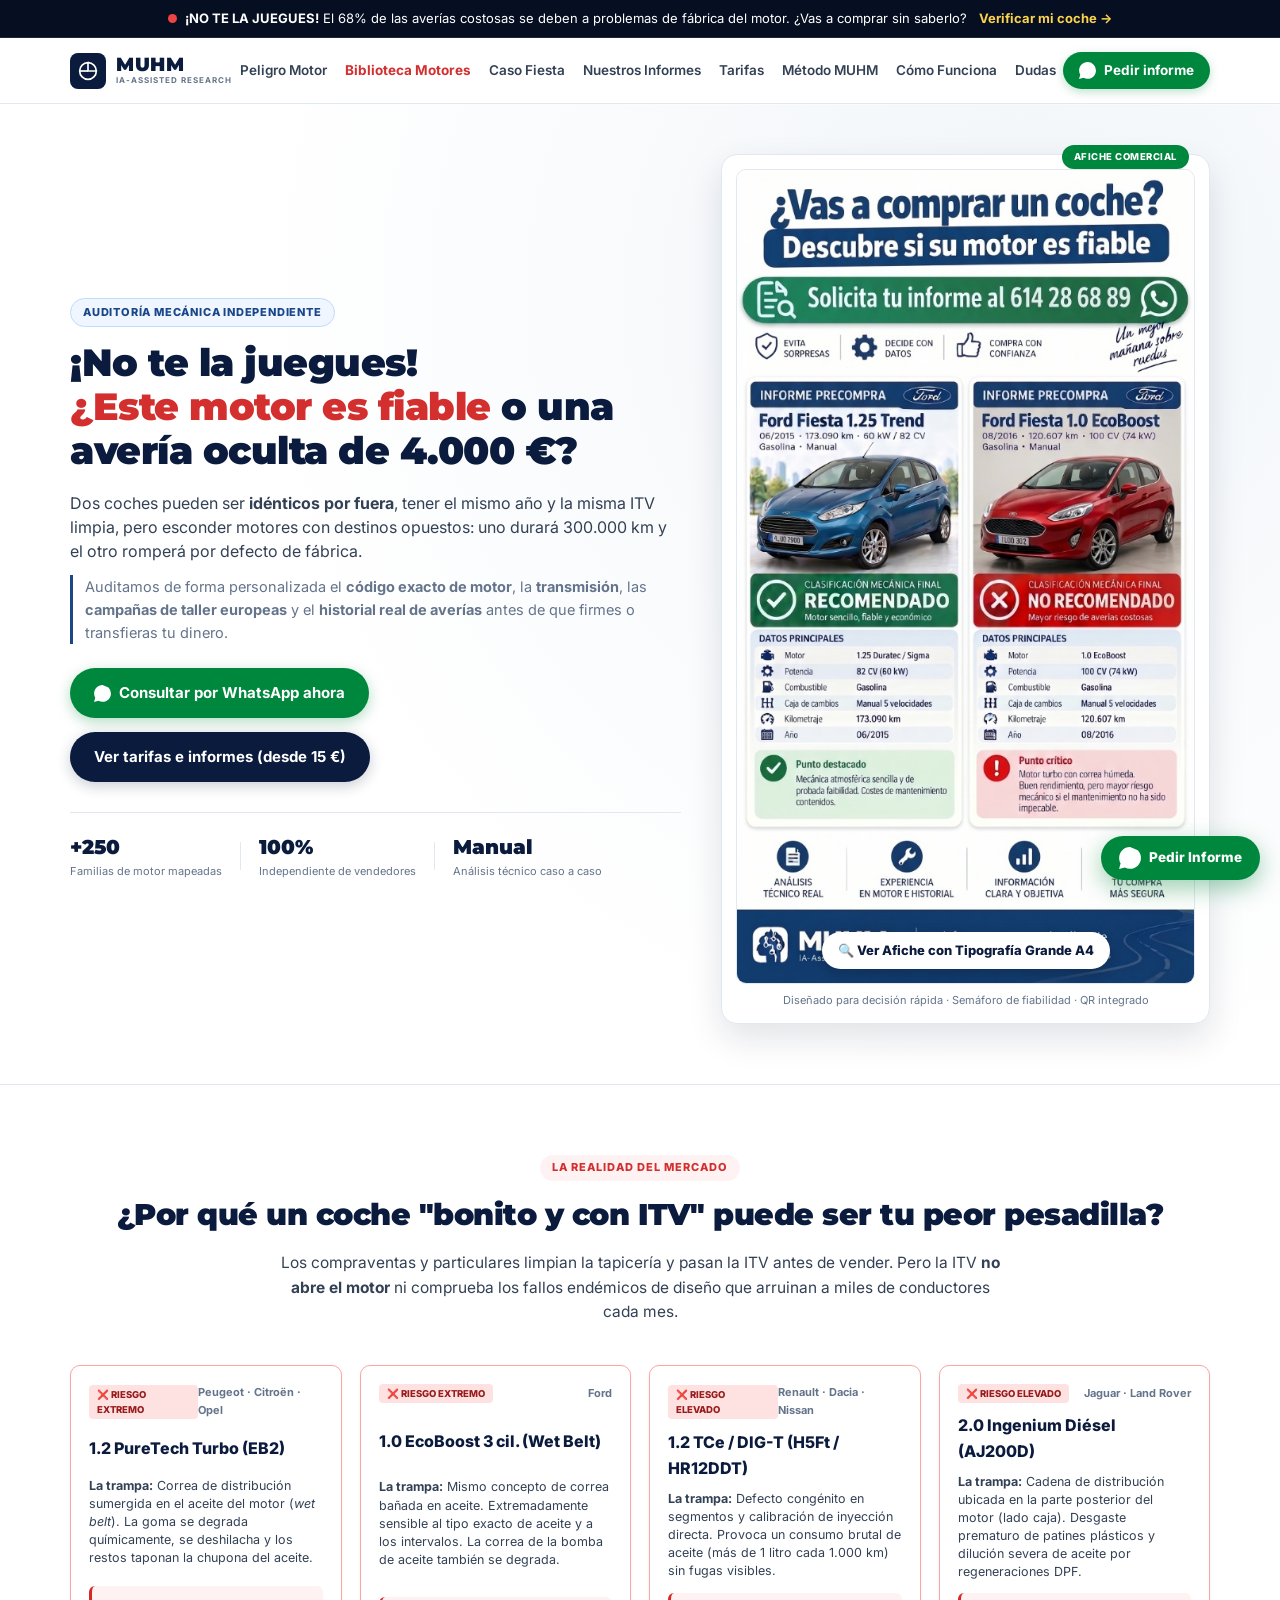
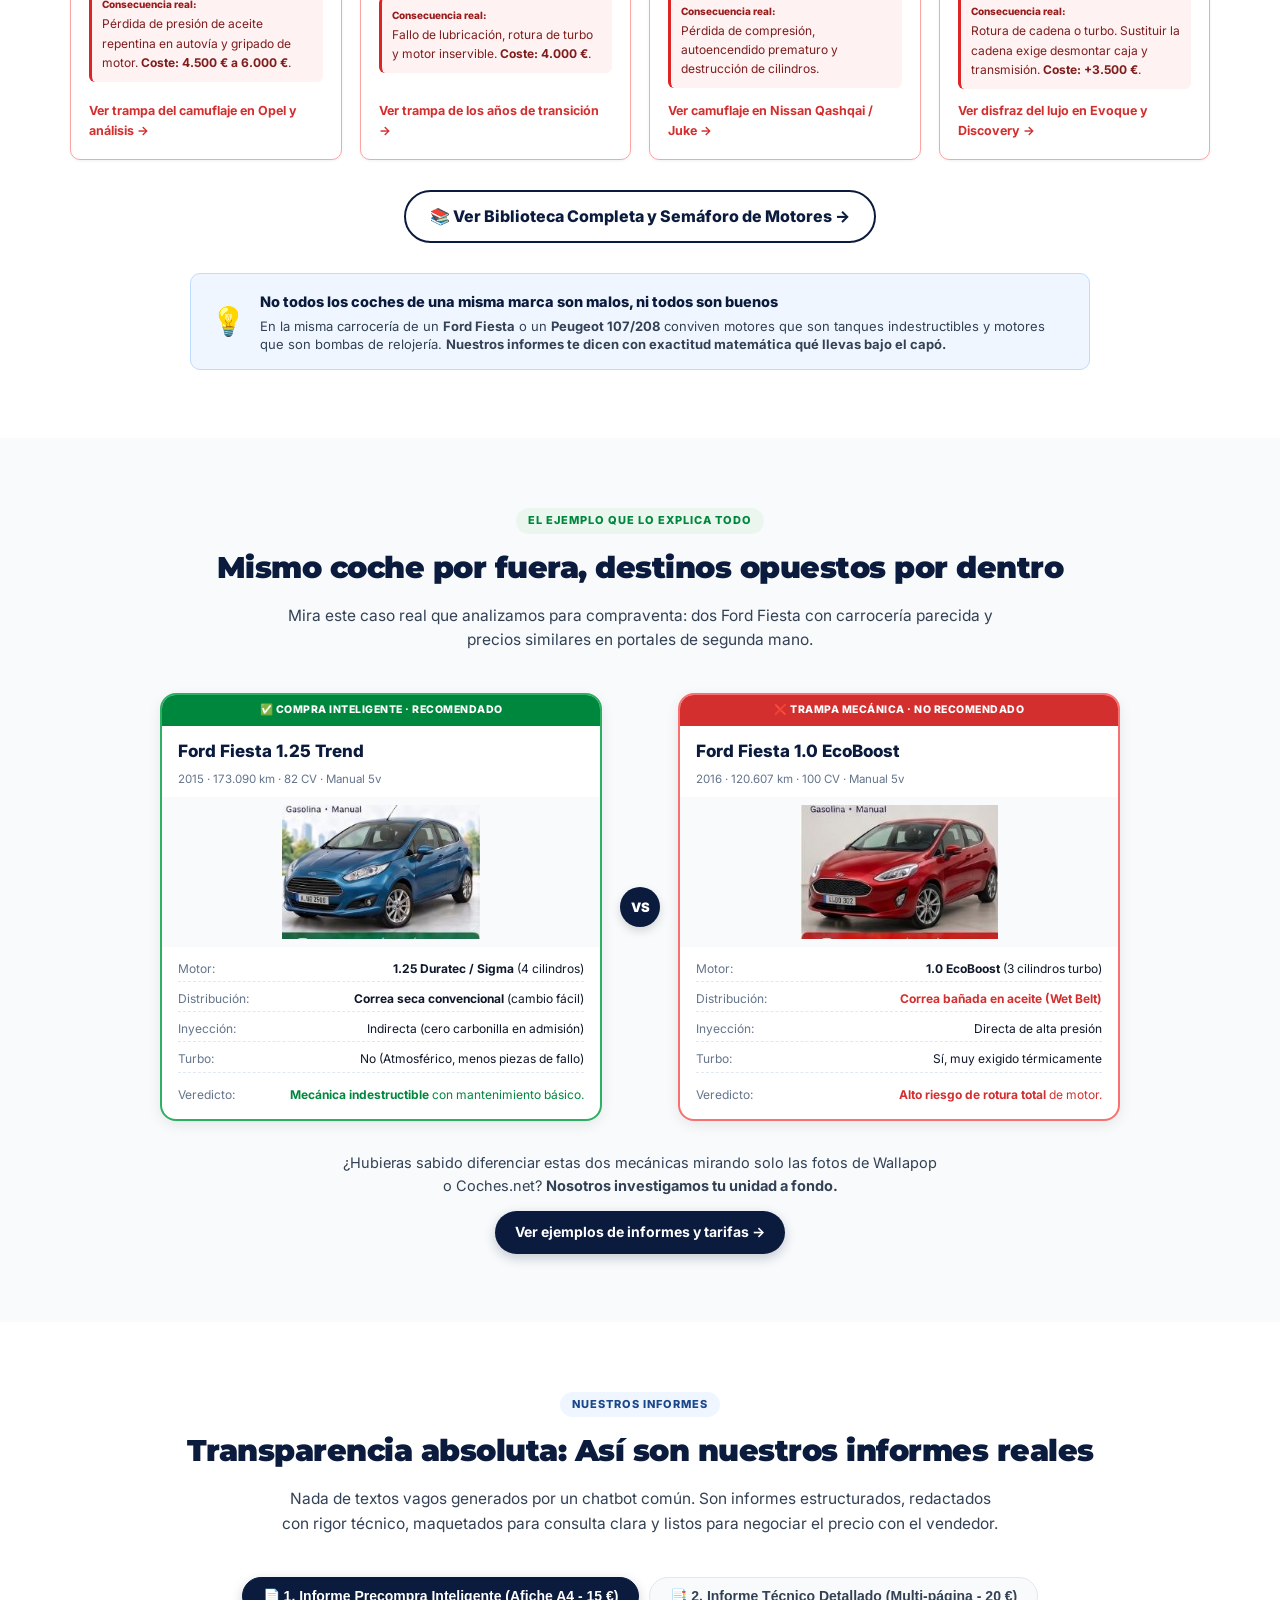
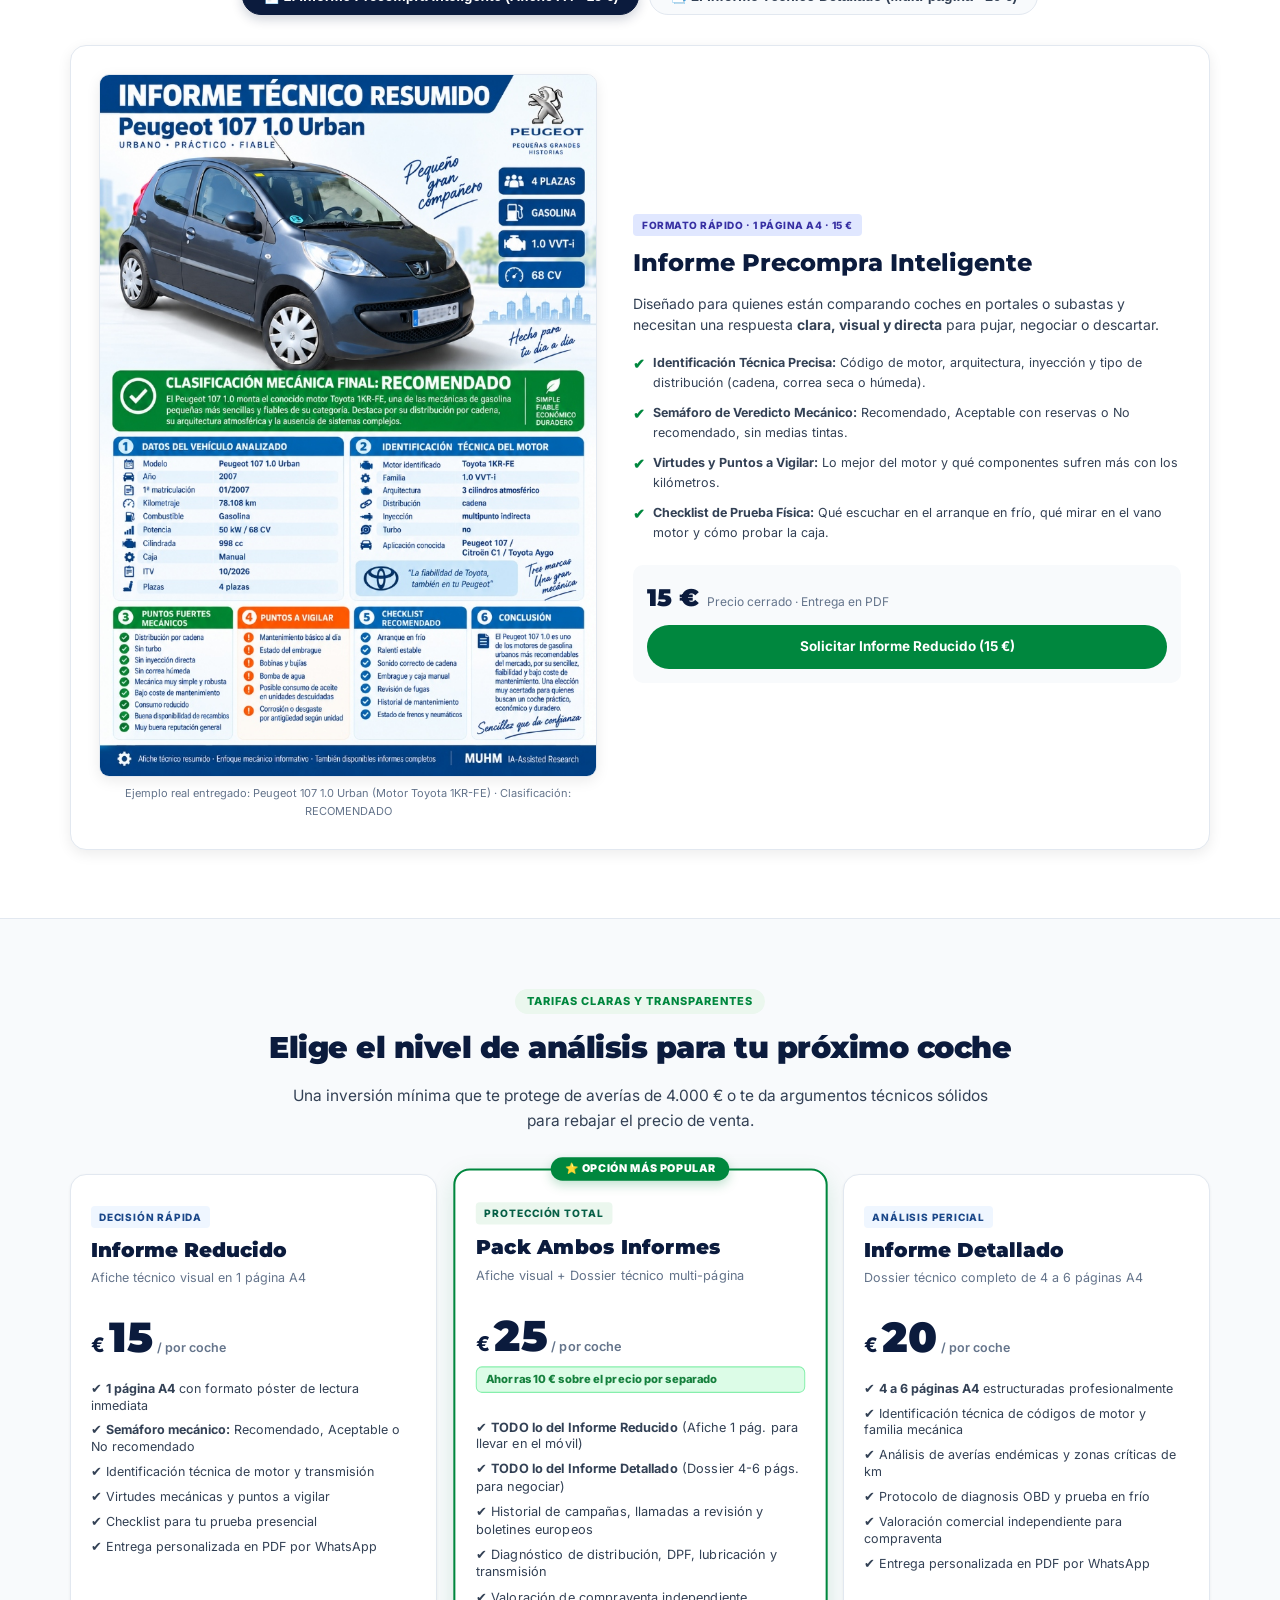
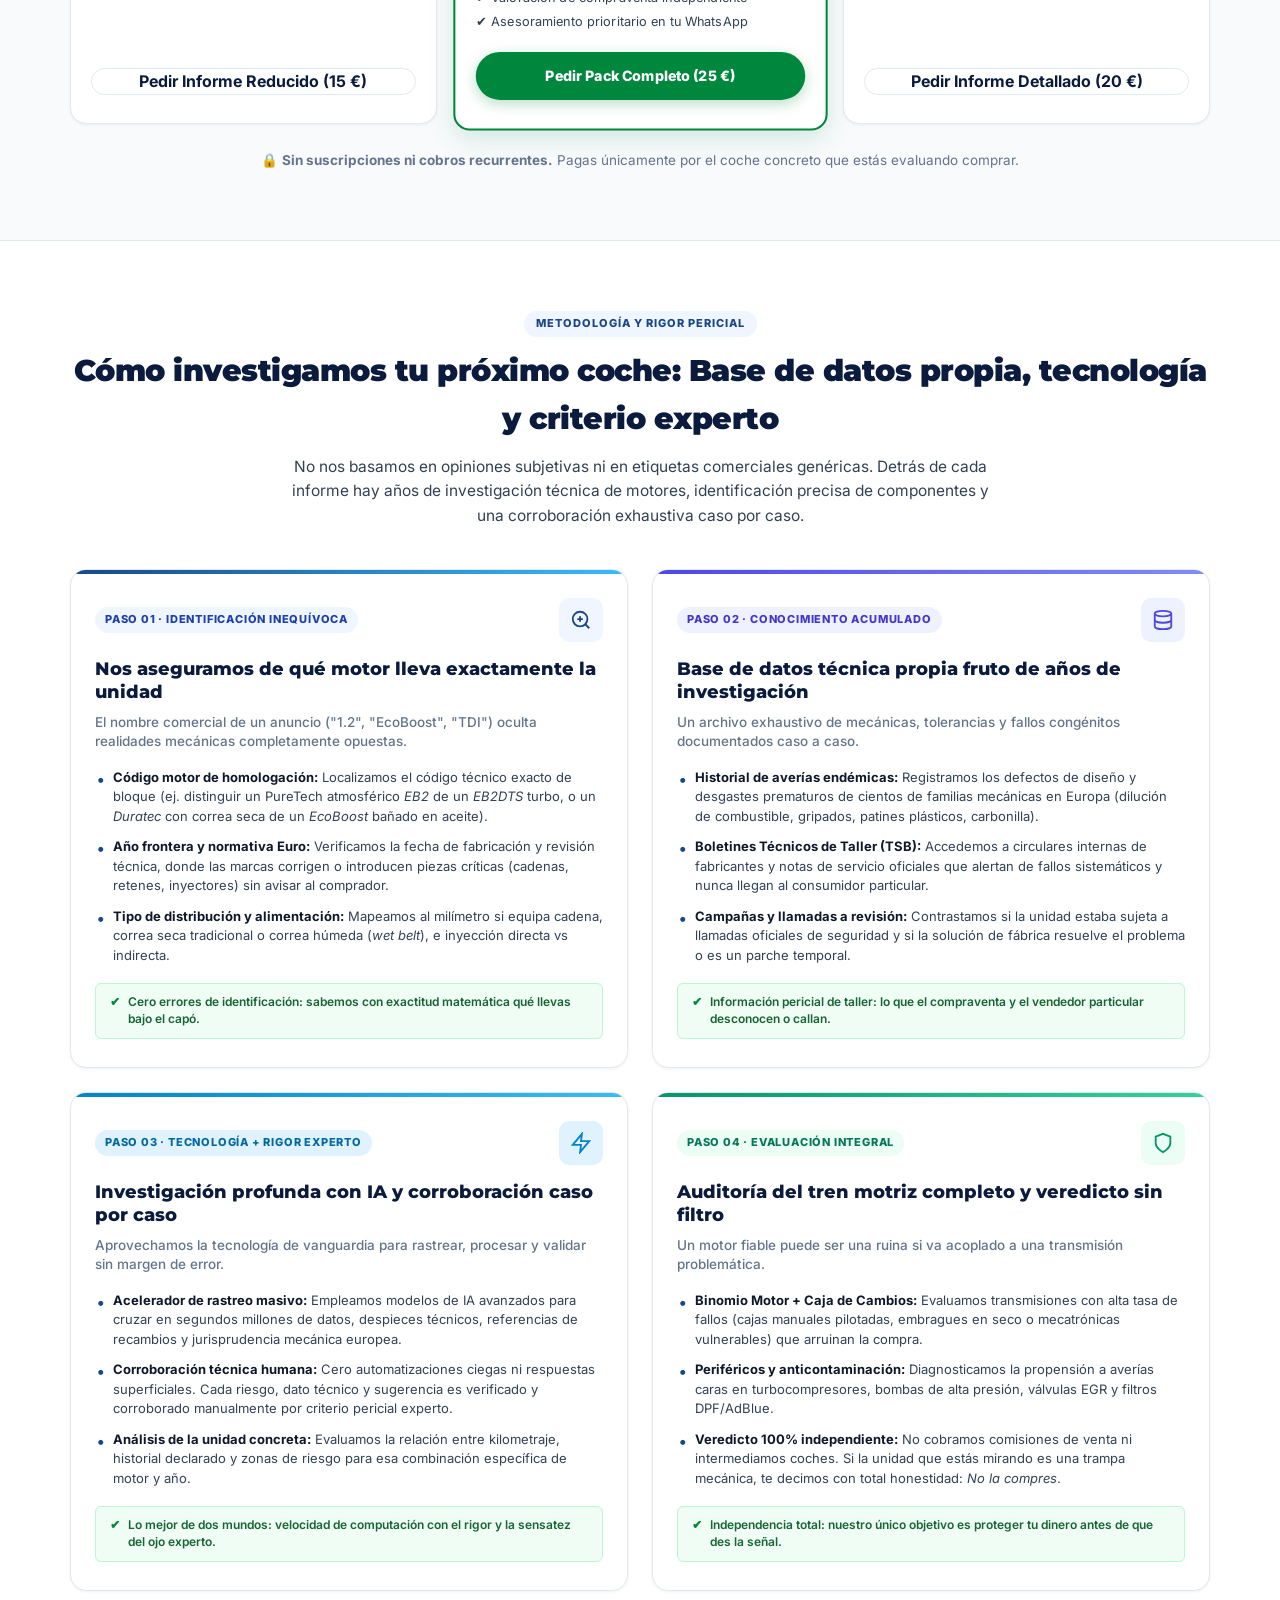
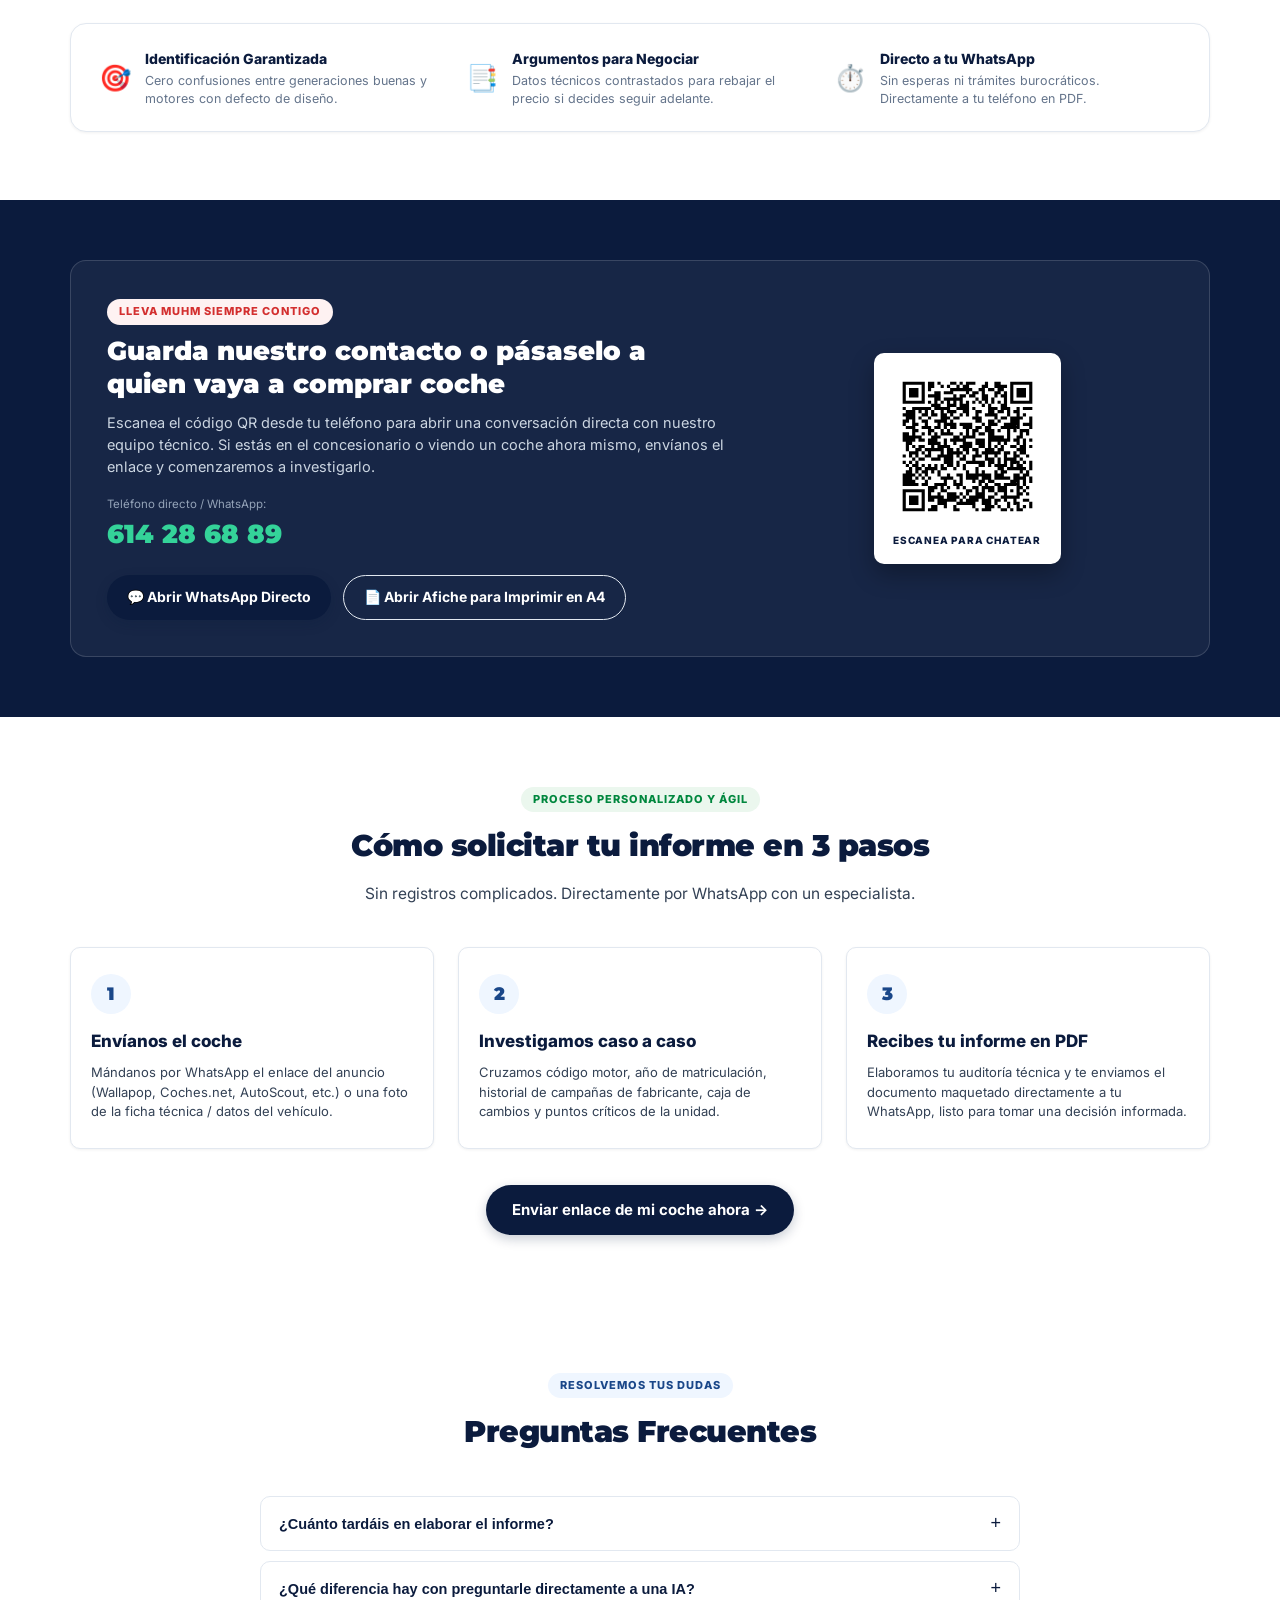
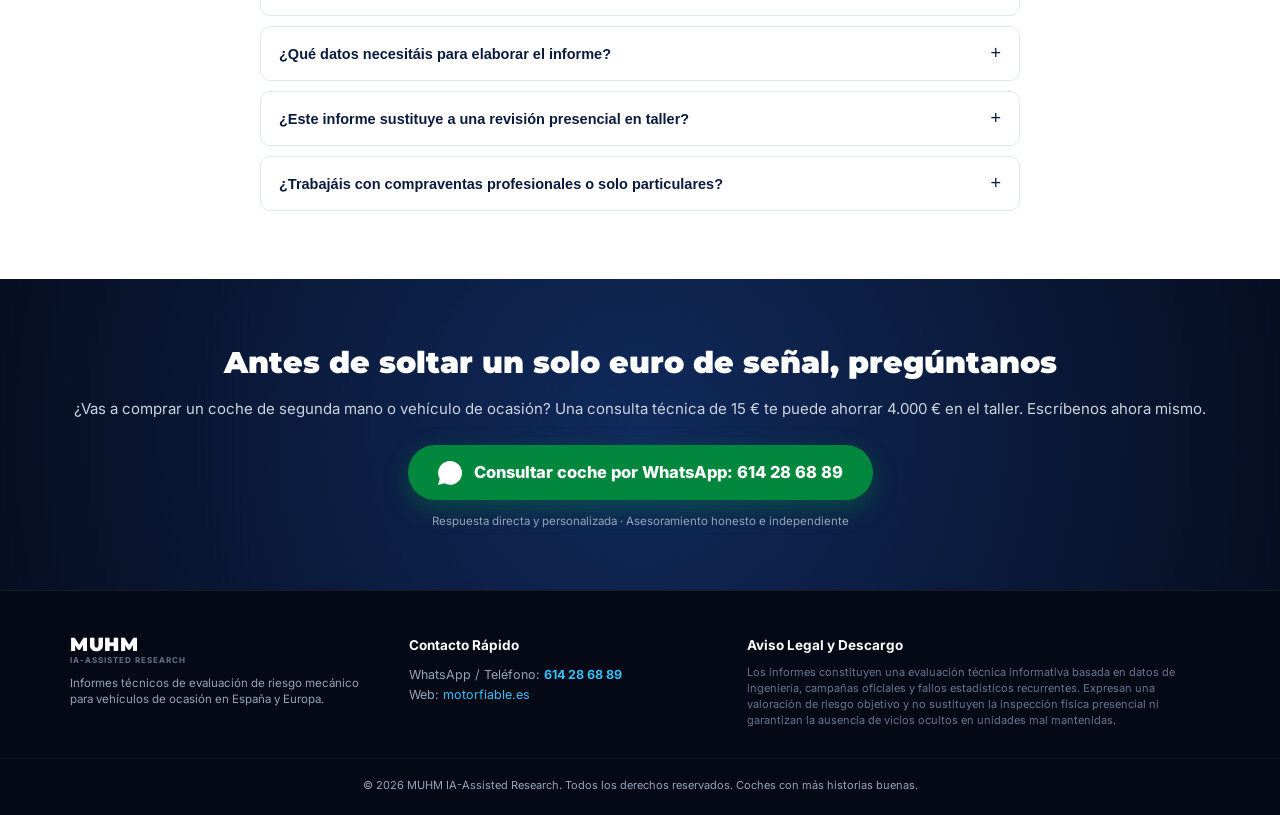
==== index.html @ e9722bd9 "copy: update header button to 'Pedir informe' across mobile and desktop, and sharpen top announcemen" ====
<!DOCTYPE html>
<html lang="es">
<head>
  <meta charset="UTF-8">
  <meta name="viewport" content="width=device-width, initial-scale=1.0">
  <title>MotorFiable · ¿Este motor es fiable? Informes Precompra de Coches de Ocasión</title>
  <meta name="description" content="¿Vas a comprar un coche de segunda mano en España? Descubre si su motor es fiable antes de soltar un euro de señal. Informes técnicos precompra independientes y peritaje mecánico objetivo desde 15 €.">
  <meta name="keywords" content="coche segunda mano, comprar coche ocasion, revision precompra coche espana, informe fiabilidad motor, puretech problemas, ecoboost averias, dsg problemas, peritaje mecanico segunda mano, senal coche segunda mano, motorfiable">
  <link rel="canonical" href="https://motorfiable.es/">

  <!-- Open Graph / Meta para Compartir en WhatsApp y Redes Sociales -->
  <meta property="og:type" content="website">
  <meta property="og:locale" content="es_ES">
  <meta property="og:site_name" content="MotorFiable">
  <meta property="og:title" content="MotorFiable.es · ¿Este motor es fiable o una avería de 4.000 €?">
  <meta property="og:description" content="Auditamos el código de motor, transmisión, fallos endémicos y campañas oficiales antes de que des la señal. Informes precompra independientes desde 15 €.">
  <meta property="og:url" content="https://motorfiable.es/">
  <meta property="og:image" content="https://motorfiable.es/assets/afiche-comercial-original.jpg">

  <!-- Twitter Card -->
  <meta name="twitter:card" content="summary_large_image">
  <meta name="twitter:title" content="MotorFiable.es · Informes Precompra de Motor">
  <meta name="twitter:description" content="Descubre si el coche de ocasión que vas a comprar es fiable antes de soltar un solo euro de señal.">
  <meta name="twitter:image" content="https://motorfiable.es/assets/afiche-comercial-original.jpg">

  <!-- Datos Estructurados Schema.org (JSON-LD) para Google -->
  <script type="application/ld+json">
  {
    "@context": "https://schema.org",
    "@type": "Service",
    "name": "Informe Precompra de Fiabilidad de Motor",
    "serviceType": "Peritaje y Auditoría Técnica de Vehículos de Segunda Mano",
    "provider": {
      "@type": "Organization",
      "name": "MotorFiable",
      "url": "https://motorfiable.es",
      "logo": "https://motorfiable.es/assets/favicon.svg",
      "telephone": "+34614286889"
    },
    "areaServed": {
      "@type": "Country",
      "name": "España"
    },
    "description": "Auditoría técnica independiente de códigos de motor, transmisión, fallos endémicos y campañas de taller antes de comprar un coche de segunda mano en España.",
    "offers": {
      "@type": "AggregateOffer",
      "lowPrice": "15",
      "highPrice": "25",
      "priceCurrency": "EUR",
      "offerCount": "2"
    }
  }
  </script>

  <script type="application/ld+json">
  {
    "@context": "https://schema.org",
    "@type": "FAQPage",
    "mainEntity": [
      {
        "@type": "Question",
        "name": "¿Cuánto tardáis en elaborar el informe?",
        "acceptedAnswer": {
          "@type": "Answer",
          "text": "Cada informe es elaborado de forma individualizada. Nos esforzamos por darte una respuesta ágil y con el rigor que requiere una inversión de miles de euros. Te avisamos por WhatsApp en cuanto el documento esté listo para descargar."
        }
      },
      {
        "@type": "Question",
        "name": "¿Qué diferencia hay con preguntarle directamente a una IA?",
        "acceptedAnswer": {
          "@type": "Answer",
          "text": "Prácticamente todo. Una IA genérica alucina códigos de motor, confunde generaciones incompatibles de un mismo modelo, rara vez relaciona fallos graves derivados de la caja de cambios y ofrece respuestas complacientes sin dar un veredicto tajante. En MotorFiable cada informe es individual, contrastando datos exactos con catálogos técnicos europeos y campañas oficiales, con investigación profunda y verificación caso por caso por especialistas."
        }
      },
      {
        "@type": "Question",
        "name": "¿Qué datos necesitáis para elaborar el informe?",
        "acceptedAnswer": {
          "@type": "Answer",
          "text": "Con el enlace del anuncio en portales como Wallapop, Coches.net o AUTO1 suele ser suficiente. Si tienes acceso a la ficha técnica (foto del permiso de circulación o apartados D.2, P.1, P.2), el análisis puede llegar al nivel exacto de código motor de recambios."
        }
      },
      {
        "@type": "Question",
        "name": "¿Este informe sustituye a una revisión presencial en taller?",
        "acceptedAnswer": {
          "@type": "Answer",
          "text": "No lo sustituye, sino que te ahorra pagar revisiones inútiles. Si un coche monta un motor con fallo catastrófico garantizado (como un 1.2 PureTech con correa deshecha o un Ingenium con cadena trasera estirada), lo descartas desde tu sofá sin gastar 150 € en llevarlo a un mecánico. Y si la mecánica es recomendada, te damos el checklist exacto para la inspección presencial."
        }
      },
      {
        "@type": "Question",
        "name": "¿Trabajáis con compraventas profesionales o solo particulares?",
        "acceptedAnswer": {
          "@type": "Answer",
          "text": "Trabajamos con ambos. Para particulares, el informe evita la ruina económica de una mala compra. Para compraventas y profesionales de subastas (AUTO1, BCA, etc.), permite filtrar miles de lotes rápidamente sin riesgo de garantías posventa caras."
        }
      }
    ]
  }
  </script>
  
  <!-- Tipografía Google Fonts -->
  <link rel="preconnect" href="https://fonts.googleapis.com">
  <link rel="preconnect" href="https://fonts.gstatic.com" crossorigin>
  <!-- Favicon e Íconos para Navegadores -->
  <link rel="icon" type="image/svg+xml" href="assets/favicon.svg">
  <link rel="icon" type="image/png" sizes="32x32" href="assets/favicon-32x32.png">
  <link rel="icon" type="image/png" sizes="16x16" href="assets/favicon-16x16.png">
  <link rel="apple-touch-icon" sizes="180x180" href="assets/apple-touch-icon.png">
  <link rel="shortcut icon" href="favicon.ico">
  <link href="https://fonts.googleapis.com/css2?family=Inter:wght@300;400;500;600;700;800;900&family=Montserrat:wght@700;800;900&display=swap" rel="stylesheet">
  
  <link rel="stylesheet" href="styles.css?v=2.2">
</head>
<body>

  <!-- Top Alert Bar con punto rojo integrado en línea -->
  <div class="top-announcement-bar">
    <div class="container announcement-inner">
      <div class="announcement-content">
        <span class="pulse-dot"></span>
        <span class="announcement-text"><strong>¡NO TE LA JUEGUES!</strong> El 68% de las averías costosas se deben a problemas de fábrica del motor. ¿Vas a comprar sin saberlo?</span>
      </div>
      <a href="https://wa.me/34614286889?text=Hola%2C%20quiero%20verificar%20un%20coche%20antes%20de%20comprar" target="_blank" class="announcement-link">Verificar mi coche →</a>
    </div>
  </div>

  <!-- Header / Navigation Principal -->
  <header class="main-header" id="navbar">
    <div class="container header-container">
      <a href="#hero" class="brand-logo">
        <div class="brand-icon">
          <svg viewBox="0 0 24 24" fill="none" stroke="currentColor" stroke-width="2">
            <path d="M12 2a10 10 0 1 0 10 10H12V2z"></path>
            <path d="M12 2a10 10 0 0 1 10 10"></path>
            <path d="M12 12 2.1 12"></path>
          </svg>
        </div>
        <div class="brand-names">
          <span class="logo-title">MUHM</span>
          <span class="logo-subtitle">IA-ASSISTED RESEARCH</span>
        </div>
      </a>

      <!-- Menú Desktop -->
      <nav class="nav-menu" id="desktopNav">
        <a href="#el-peligro" class="nav-link">Peligro Motor</a>
        <a href="motores/" class="nav-link" style="color: var(--accent-red); font-weight: 700;">Biblioteca Motores</a>
        <a href="#comparativa" class="nav-link">Caso Fiesta</a>
        <a href="#muestrario" class="nav-link">Nuestros Informes</a>
        <a href="#tarifas" class="nav-link">Tarifas</a>
        <a href="#metodo" class="nav-link">Método MUHM</a>
        <a href="#como-funciona" class="nav-link">Cómo Funciona</a>
        <a href="#faq" class="nav-link">Dudas</a>
      </nav>

      <!-- Botón Cabecera: Pedir informe tanto en escritorio como en móvil -->
      <div class="header-actions">
        <a href="https://wa.me/34614286889?text=Hola%2C%20quiero%20pedir%20un%20informe%20precompra" target="_blank" class="btn btn-whatsapp-header">
          <svg class="btn-wa-icon" viewBox="0 0 24 24" fill="currentColor">
            <path d="M.057 24l1.687-6.163c-1.041-1.804-1.588-3.849-1.587-5.946C.16 5.335 5.495 0 12.05 0a11.815 11.815 0 018.413 3.487 11.821 11.821 0 013.48 8.413c-.003 6.558-5.339 11.893-11.893 11.893h-.005a11.882 11.882 0 01-5.683-1.448L.057 24z"/>
          </svg>
          <span class="header-btn-text-desktop">Pedir informe</span>
          <span class="header-btn-text-mobile">Pedir informe</span>
        </a>

        <!-- Botón Toggle Menú Móvil -->
        <button class="mobile-menu-btn" id="mobileMenuBtn" aria-label="Abrir menú de navegación" onclick="toggleMobileNav()">
          <span class="hamburger-line"></span>
          <span class="hamburger-line"></span>
          <span class="hamburger-line"></span>
        </button>
      </div>
    </div>

    <!-- Menú Desplegable Móvil -->
    <div class="mobile-nav-drawer" id="mobileNavDrawer">
      <div class="container mobile-nav-links">
        <a href="motores/" class="mobile-nav-link" style="color: var(--accent-red); font-weight:800;" onclick="closeMobileNav()">🔥 Biblioteca de Motores</a>
        <a href="#el-peligro" class="mobile-nav-link" onclick="closeMobileNav()">⚠️ El Problema Oculto</a>
        <a href="#comparativa" class="mobile-nav-link" onclick="closeMobileNav()">⚖️ Caso Ford Fiesta</a>
        <a href="#muestrario" class="mobile-nav-link" onclick="closeMobileNav()">📑 Nuestros Informes</a>
        <a href="#tarifas" class="mobile-nav-link" onclick="closeMobileNav()">💶 Tarifas (Desde 15 €)</a>
        <a href="#metodo" class="mobile-nav-link" onclick="closeMobileNav()">🔬 Cómo Investigamos</a>
        <a href="#como-funciona" class="mobile-nav-link" onclick="closeMobileNav()">🚀 Cómo Funciona</a>
        <a href="#faq" class="mobile-nav-link" onclick="closeMobileNav()">❓ Preguntas Frecuentes</a>
        <div class="mobile-nav-cta">
          <a href="https://wa.me/34614286889?text=Hola%2C%20quiero%20consultar%20un%20coche" target="_blank" class="btn btn-whatsapp-lg btn-block" onclick="closeMobileNav()">
            💬 Escribir al WhatsApp 614 28 68 89
          </a>
        </div>
      </div>
    </div>

    <!-- Barra Rápida de Accesos Directos Pinned en Móvil -->
    <div class="mobile-quick-bar">
      <div class="mobile-quick-scroll">
        <a href="motores/" class="quick-pill" style="color: var(--accent-red); font-weight: 800; border-color: #FCA5A5;">Motores</a>
        <a href="#el-peligro" class="quick-pill">El Problema</a>
        <a href="#comparativa" class="quick-pill">Caso Fiesta</a>
        <a href="#muestrario" class="quick-pill">Informes</a>
        <a href="#tarifas" class="quick-pill pill-highlight">Tarifas (15 €)</a>
        <a href="#metodo" class="quick-pill">Método</a>
        <a href="#faq" class="quick-pill">FAQ</a>
      </div>
    </div>
  </header>

  <!-- Hero Section -->
  <section class="hero-section" id="hero">
    <div class="container hero-grid">
      
      <div class="hero-content">
        <div class="hero-badge">
          <span class="badge-tag">AUDITORÍA MECÁNICA INDEPENDIENTE</span>
        </div>
        
        <h1 class="hero-title">
          ¡No te la juegues!<br>
          <span class="highlight-text">¿Este motor es fiable</span> o una avería oculta de 4.000 €?
        </h1>
        
        <p class="hero-subtitle">
          Dos coches pueden ser <strong>idénticos por fuera</strong>, tener el mismo año y la misma ITV limpia, pero esconder motores con destinos opuestos: uno durará 300.000 km y el otro romperá por defecto de fábrica. 
        </p>

        <p class="hero-highlight-note">
          Auditamos de forma personalizada el <strong>código exacto de motor</strong>, la <strong>transmisión</strong>, las <strong>campañas de taller europeas</strong> y el <strong>historial real de averías</strong> antes de que firmes o transfieras tu dinero.
        </p>

        <!-- CTA Buttons -->
        <div class="hero-cta-group">
          <a href="https://wa.me/34614286889?text=Hola%2C%20tengo%20un%20coche%20visto%20y%20quiero%20consultar%20su%20fiabilidad" target="_blank" class="btn btn-hero-wa">
            <svg class="btn-wa-icon" viewBox="0 0 24 24" fill="currentColor">
              <path d="M12.05 0C5.495 0 .16 5.335.157 11.892c0 2.096.547 4.142 1.588 5.945L.057 24l6.305-1.654a11.882 11.882 0 005.683 1.448h.005c6.554 0 11.89-5.335 11.893-11.893a11.821 11.821 0 00-3.48-8.413z"/>
            </svg>
            <span>Consultar por WhatsApp ahora</span>
          </a>
          <a href="#muestrario" class="btn btn-hero-tariff">
            Ver tarifas e informes (desde 15 €)
          </a>
        </div>

        <!-- Social Proof Stats -->
        <div class="hero-stats-row">
          <div class="stat-box">
            <span class="stat-number">+250</span>
            <span class="stat-label">Familias de motor mapeadas</span>
          </div>
          <div class="stat-divider"></div>
          <div class="stat-box">
            <span class="stat-number">100%</span>
            <span class="stat-label">Independiente de vendedores</span>
          </div>
          <div class="stat-divider"></div>
          <div class="stat-box">
            <span class="stat-number">Manual</span>
            <span class="stat-label">Análisis técnico caso a caso</span>
          </div>
        </div>
      </div>

      <!-- Hero Visual: Visualizador del Afiche Comercial Oficial -->
      <div class="hero-visual">
        <div class="poster-preview-card">
          <!-- Título corregido: Afiche comercial -->
          <div class="poster-preview-badge">AFICHE COMERCIAL</div>
          <div class="poster-frame">
            <img src="assets/afiche-comercial-original.jpg" alt="Afiche Comercial MUHM Comparativa Ford Fiesta" class="poster-img-hero">
            <div class="poster-overlay-action">
              <a href="afiche/afiche_comercial.html" target="_blank" class="btn btn-light-glow">
                🔍 Ver Afiche con Tipografía Grande A4
              </a>
            </div>
          </div>
          <div class="poster-caption">
            <span>Diseñado para decisión rápida · Semáforo de fiabilidad · QR integrado</span>
          </div>
        </div>
      </div>

    </div>
  </section>

  <!-- Sección: La Trampa de la Segunda Mano (Con filtro a 2 motores en móvil) -->
  <section class="section problem-section" id="el-peligro">
    <div class="container">
      <div class="section-header text-center">
        <span class="section-tag alert-tag">LA REALIDAD DEL MERCADO</span>
        <h2 class="section-title">¿Por qué un coche "bonito y con ITV" puede ser tu peor pesadilla?</h2>
        <p class="section-subtitle">
          Los compraventas y particulares limpian la tapicería y pasan la ITV antes de vender. Pero la ITV <strong>no abre el motor</strong> ni comprueba los fallos endémicos de diseño que arruinan a miles de conductores cada mes.
        </p>
      </div>

      <div class="danger-cards-grid">
        
        <!-- Tarjeta 1: PureTech 1.2 (Visible en Móvil y Desktop) -->
        <div class="danger-card">
          <div class="danger-header">
            <span class="engine-badge danger-badge">❌ RIESGO EXTREMO</span>
            <span class="car-brand">Peugeot · Citroën · Opel</span>
          </div>
          <h3 class="danger-engine-name">1.2 PureTech Turbo (EB2)</h3>
          <p class="danger-flaw">
            <strong>La trampa:</strong> Correa de distribución sumergida en el aceite del motor (<em>wet belt</em>). La goma se degrada químicamente, se deshilacha y los restos taponan la chupona del aceite.
          </p>
          <div class="danger-consequence">
            <span class="consequence-label">Consecuencia real:</span>
            <span class="consequence-text">Pérdida de presión de aceite repentina en autovía y gripado de motor. <strong>Coste: 4.500 € a 6.000 €</strong>.</span>
          </div>
          <a href="motores/1-2-puretech/" class="danger-card-cta">Ver trampa del camuflaje en Opel y análisis →</a>
        </div>

        <!-- Tarjeta 2: EcoBoost 1.0 (Oculta en Móvil, visible en Desktop) -->
        <div class="danger-card hide-mobile">
          <div class="danger-header">
            <span class="engine-badge danger-badge">❌ RIESGO EXTREMO</span>
            <span class="car-brand">Ford</span>
          </div>
          <h3 class="danger-engine-name">1.0 EcoBoost 3 cil. (Wet Belt)</h3>
          <p class="danger-flaw">
            <strong>La trampa:</strong> Mismo concepto de correa bañada en aceite. Extremadamente sensible al tipo exacto de aceite y a los intervalos. La correa de la bomba de aceite también se degrada.
          </p>
          <div class="danger-consequence">
            <span class="consequence-label">Consecuencia real:</span>
            <span class="consequence-text">Fallo de lubricación, rotura de turbo y motor inservible. <strong>Coste: 4.000 €</strong>.</span>
          </div>
          <a href="motores/1-0-ecoboost/" class="danger-card-cta">Ver trampa de los años de transición →</a>
        </div>

        <!-- Tarjeta 3: Renault / Nissan 1.2 TCe (Oculta en Móvil, visible en Desktop) -->
        <div class="danger-card hide-mobile">
          <div class="danger-header">
            <span class="engine-badge danger-badge">❌ RIESGO ELEVADO</span>
            <span class="car-brand">Renault · Dacia · Nissan</span>
          </div>
          <h3 class="danger-engine-name">1.2 TCe / DIG-T (H5Ft / HR12DDT)</h3>
          <p class="danger-flaw">
            <strong>La trampa:</strong> Defecto congénito en segmentos y calibración de inyección directa. Provoca un consumo brutal de aceite (más de 1 litro cada 1.000 km) sin fugas visibles.
          </p>
          <div class="danger-consequence">
            <span class="consequence-label">Consecuencia real:</span>
            <span class="consequence-text">Pérdida de compresión, autoencendido prematuro y destrucción de cilindros.</span>
          </div>
          <a href="motores/1-2-tce-dig-t/" class="danger-card-cta">Ver camuflaje en Nissan Qashqai / Juke →</a>
        </div>

        <!-- Tarjeta 4: Ingenium 2.0d (Visible en Móvil y Desktop) -->
        <div class="danger-card">
          <div class="danger-header">
            <span class="engine-badge danger-badge">❌ RIESGO ELEVADO</span>
            <span class="car-brand">Jaguar · Land Rover</span>
          </div>
          <h3 class="danger-engine-name">2.0 Ingenium Diésel (AJ200D)</h3>
          <p class="danger-flaw">
            <strong>La trampa:</strong> Cadena de distribución ubicada en la parte posterior del motor (lado caja). Desgaste prematuro de patines plásticos y dilución severa de aceite por regeneraciones DPF.
          </p>
          <div class="danger-consequence">
            <span class="consequence-label">Consecuencia real:</span>
            <span class="consequence-text">Rotura de cadena o turbo. Sustituir la cadena exige desmontar caja y transmisión. <strong>Coste: +3.500 €</strong>.</span>
          </div>
          <a href="motores/2-0-ingenium/" class="danger-card-cta">Ver disfraz del lujo en Evoque y Discovery →</a>
        </div>

      </div>

      <!-- Enlace a Biblioteca Completa -->
      <div class="text-center" style="margin-bottom: 30px;">
        <a href="motores/" class="btn btn-outline" style="border: 2px solid var(--primary-navy); color: var(--primary-navy); font-weight: 800; padding: 12px 24px;">
          📚 Ver Biblioteca Completa y Semáforo de Motores →
        </a>
      </div>

      <!-- Banner de Aviso -->
      <div class="safe-warning-box">
        <div class="warning-box-icon">💡</div>
        <div class="warning-box-text">
          <h4>No todos los coches de una misma marca son malos, ni todos son buenos</h4>
          <p>
            En la misma carrocería de un <strong>Ford Fiesta</strong> o un <strong>Peugeot 107/208</strong> conviven motores que son tanques indestructibles y motores que son bombas de relojería. <strong>Nuestros informes te dicen con exactitud matemática qué llevas bajo el capó.</strong>
          </p>
        </div>
      </div>

    </div>
  </section>

  <!-- Sección: El Caso Comparativo (Ford Fiesta) -->
  <section class="section comparison-section" id="comparativa">
    <div class="container">
      <div class="section-header text-center">
        <span class="section-tag success-tag">EL EJEMPLO QUE LO EXPLICA TODO</span>
        <h2 class="section-title">Mismo coche por fuera, destinos opuestos por dentro</h2>
        <p class="section-subtitle">
          Mira este caso real que analizamos para compraventa: dos Ford Fiesta con carrocería parecida y precios similares en portales de segunda mano.
        </p>
      </div>

      <div class="versus-container">
        
        <!-- Tarjeta Verde: Recomendado -->
        <div class="versus-card card-win">
          <div class="versus-tag-top tag-win">
            <span>✅ COMPRA INTELIGENTE · RECOMENDADO</span>
          </div>
          <div class="versus-model-info">
            <h3>Ford Fiesta 1.25 Trend</h3>
            <span class="versus-meta">2015 · 173.090 km · 82 CV · Manual 5v</span>
          </div>
          <div class="versus-img-wrap">
            <img src="assets/ford_fiesta_azul.jpg" alt="Ford Fiesta 1.25 Trend" class="versus-car-img">
          </div>
          <div class="versus-specs-list">
            <div class="vspec-row">
              <span class="vspec-k">Motor:</span>
              <span class="vspec-v"><strong>1.25 Duratec / Sigma</strong> (4 cilindros)</span>
            </div>
            <div class="vspec-row">
              <span class="vspec-k">Distribución:</span>
              <span class="vspec-v"><strong>Correa seca convencional</strong> (cambio fácil)</span>
            </div>
            <div class="vspec-row">
              <span class="vspec-k">Inyección:</span>
              <span class="vspec-v">Indirecta (cero carbonilla en admisión)</span>
            </div>
            <div class="vspec-row">
              <span class="vspec-k">Turbo:</span>
              <span class="vspec-v">No (Atmosférico, menos piezas de fallo)</span>
            </div>
            <div class="vspec-row">
              <span class="vspec-k">Veredicto:</span>
              <span class="vspec-v text-success"><strong>Mecánica indestructible</strong> con mantenimiento básico.</span>
            </div>
          </div>
        </div>

        <div class="versus-separator">
          <span class="vs-circle">VS</span>
        </div>

        <!-- Tarjeta Roja: No Recomendado -->
        <div class="versus-card card-lose">
          <div class="versus-tag-top tag-lose">
            <span>❌ TRAMPA MECÁNICA · NO RECOMENDADO</span>
          </div>
          <div class="versus-model-info">
            <h3>Ford Fiesta 1.0 EcoBoost</h3>
            <span class="versus-meta">2016 · 120.607 km · 100 CV · Manual 5v</span>
          </div>
          <div class="versus-img-wrap">
            <img src="assets/ford_fiesta_rojo.jpg" alt="Ford Fiesta 1.0 EcoBoost" class="versus-car-img">
          </div>
          <div class="versus-specs-list">
            <div class="vspec-row">
              <span class="vspec-k">Motor:</span>
              <span class="vspec-v"><strong>1.0 EcoBoost</strong> (3 cilindros turbo)</span>
            </div>
            <div class="vspec-row">
              <span class="vspec-k">Distribución:</span>
              <span class="vspec-v text-danger"><strong>Correa bañada en aceite (Wet Belt)</strong></span>
            </div>
            <div class="vspec-row">
              <span class="vspec-k">Inyección:</span>
              <span class="vspec-v">Directa de alta presión</span>
            </div>
            <div class="vspec-row">
              <span class="vspec-k">Turbo:</span>
              <span class="vspec-v">Sí, muy exigido térmicamente</span>
            </div>
            <div class="vspec-row">
              <span class="vspec-k">Veredicto:</span>
              <span class="vspec-v text-danger"><strong>Alto riesgo de rotura total</strong> de motor.</span>
            </div>
          </div>
        </div>

      </div>

      <div class="versus-conclusion text-center">
        <p>¿Hubieras sabido diferenciar estas dos mecánicas mirando solo las fotos de Wallapop o Coches.net? <strong>Nosotros investigamos tu unidad a fondo.</strong></p>
        <a href="#muestrario" class="btn btn-primary btn-md">
          Ver ejemplos de informes y tarifas →
        </a>
      </div>

    </div>
  </section>

  <!-- Sección: Muestrario de Informes Reales (Showcase) -->
  <section class="section showcase-section" id="muestrario">
    <div class="container">
      <div class="section-header text-center">
        <!-- Texto actualizado a "NUESTROS INFORMES" -->
        <span class="section-tag primary-tag">NUESTROS INFORMES</span>
        <h2 class="section-title">Transparencia absoluta: Así son nuestros informes reales</h2>
        <p class="section-subtitle">
          Nada de textos vagos generados por un chatbot común. Son informes estructurados, redactados con rigor técnico, maquetados para consulta clara y listos para negociar el precio con el vendedor.
        </p>
      </div>

      <!-- Selector de Tipo de Informe -->
      <div class="report-tabs-wrapper">
        <button class="tab-btn active" onclick="switchReportTab('tab-afiche')">
          📄 1. Informe Precompra Inteligente (Afiche A4 - 15 €)
        </button>
        <button class="tab-btn" onclick="switchReportTab('tab-detallado')">
          📑 2. Informe Técnico Detallado (Multi-página - 20 €)
        </button>
      </div>

      <!-- Contenido Tab 1: Informe Afiche Peugeot 107 -->
      <div class="report-tab-content active" id="tab-afiche">
        <div class="report-showcase-grid">
          
          <div class="report-preview-visual">
            <div class="zoom-card" onclick="openImageModal('assets/informe-peugeot-107.jpg')">
              <img src="assets/informe-peugeot-107.jpg" alt="Informe Técnico Resumido Peugeot 107 Toyota 1KR-FE" class="doc-real-img">
              <div class="zoom-overlay">
                <span>🔍 Clic para ampliar a pantalla completa</span>
              </div>
            </div>
            <span class="doc-caption">Ejemplo real entregado: Peugeot 107 1.0 Urban (Motor Toyota 1KR-FE) · Clasificación: RECOMENDADO</span>
          </div>

          <div class="report-info-side">
            <div class="report-badge-tier">FORMATO RÁPIDO · 1 PÁGINA A4 · 15 €</div>
            <h3 class="report-title">Informe Precompra Inteligente</h3>
            <p class="report-desc">
              Diseñado para quienes están comparando coches en portales o subastas y necesitan una respuesta <strong>clara, visual y directa</strong> para pujar, negociar o descartar.
            </p>

            <div class="features-checklist">
              <div class="feature-item">
                <span class="f-check">✔</span>
                <div>
                  <strong>Identificación Técnica Precisa:</strong> Código de motor, arquitectura, inyección y tipo de distribución (cadena, correa seca o húmeda).
                </div>
              </div>
              <div class="feature-item">
                <span class="f-check">✔</span>
                <div>
                  <strong>Semáforo de Veredicto Mecánico:</strong> Recomendado, Aceptable con reservas o No recomendado, sin medias tintas.
                </div>
              </div>
              <div class="feature-item">
                <span class="f-check">✔</span>
                <div>
                  <strong>Virtudes y Puntos a Vigilar:</strong> Lo mejor del motor y qué componentes sufren más con los kilómetros.
                </div>
              </div>
              <div class="feature-item">
                <span class="f-check">✔</span>
                <div>
                  <strong>Checklist de Prueba Física:</strong> Qué escuchar en el arranque en frío, qué mirar en el vano motor y cómo probar la caja.
                </div>
              </div>
            </div>

            <div class="report-cta-box">
              <div class="card-price-row">
                <span class="price-value">15 €</span>
                <span class="price-desc">Precio cerrado · Entrega en PDF</span>
              </div>
              <a href="https://wa.me/34614286889?text=Hola%2C%20quiero%20solicitar%20el%20Informe%20Reducido%20(Afiche)%20de%2015%E2%82%AC" target="_blank" class="btn btn-whatsapp-card">
                Solicitar Informe Reducido (15 €)
              </a>
            </div>
          </div>

        </div>
      </div>

      <!-- Contenido Tab 2: Informe Detallado Jaguar XE -->
      <div class="report-tab-content" id="tab-detallado">
        <div class="report-showcase-grid">
          
          <div class="report-preview-visual">
            <div class="pages-stacked-card">
              <div class="page-sample-box">
                <div class="page-top-label">INFORME DE EVALUACIÓN TÉCNICA · JAGUAR XE 20D INGENIUM</div>
                <div class="page-verdict-alert">
                  <strong>CLASIFICACIÓN MECÁNICA FINAL: NO RECOMENDADO</strong>
                  <p>Riesgo crítico en cadena de distribución trasera, guías y dilución de gasóleo por DPF.</p>
                </div>
                <div class="sample-sections-preview">
                  <div class="sample-section">
                    <span class="sec-num">1.</span> <strong>Identificación técnica de la familia:</strong> 204DTD / AJ200D (JLR Ingenium I4).
                  </div>
                  <div class="sample-section">
                    <span class="sec-num">2.</span> <strong>Zona crítica de kilometraje:</strong> 100.000 - 130.000 km (Unidad con 120.338 km en riesgo máximo).
                  </div>
                  <div class="sample-section">
                    <span class="sec-num">3.</span> <strong>Protocolo de prueba en frío:</strong> Detección de traqueteo de cadena trasera y lectura OBD.
                  </div>
                  <div class="sample-section">
                    <span class="sec-num">4.</span> <strong>Valoración independiente para compraventa:</strong> Separación nítida de atractivo estético vs ruina mecánica.
                  </div>
                </div>
              </div>
            </div>
            <span class="doc-caption">Ejemplo real extraído: Jaguar XE 20d E-Performance Prestige (Dossier completo de 6 páginas A4)</span>
          </div>

          <div class="report-info-side">
            <div class="report-badge-tier tier-premium">DOSSIER TÉCNICO EXHAUSTIVO · 4-6 PÁGINAS A4 · 20 €</div>
            <h3 class="report-title">Informe Técnico Detallado</h3>
            <p class="report-desc">
              Para coches de mayor valor económico, compras en concesionario o profesionales de la compraventa que necesitan <strong>un documento pericial completo</strong> para negociar el precio a la baja o proteger su capital.
            </p>

            <div class="features-checklist">
              <div class="feature-item">
                <span class="f-check">✔</span>
                <div>
                  <strong>Radiografía de la Familia Mecánica:</strong> Todos los modelos que comparten el motor (ej. Jaguar XE, XF, F-Pace, Range Rover Evoque, Velar).
                </div>
              </div>
              <div class="feature-item">
                <span class="f-check">✔</span>
                <div>
                  <strong>Desglose de Averías Endémicas:</strong> Tolerancias, lubricación, bombas de alta presión, inyectores y FAP/AdBlue.
                </div>
              </div>
              <div class="feature-item">
                <span class="f-check">✔</span>
                <div>
                  <strong>Valoración de Compraventa Separada:</strong> Criterio comercial independiente para calcular márgenes y costes de reventa.
                </div>
              </div>
              <div class="feature-item">
                <span class="f-check">✔</span>
                <div>
                  <strong>Fuentes Técnicas y Disclaimer:</strong> Respaldado con documentación técnica de taller europeo y catálogo de recambios.
                </div>
              </div>
            </div>

            <div class="report-cta-box">
              <div class="card-price-row">
                <span class="price-value">20 €</span>
                <span class="price-desc">Precio cerrado · Dossier completo en PDF</span>
              </div>
              <a href="https://wa.me/34614286889?text=Hola%2C%20quiero%20solicitar%20el%20Informe%20T%C3%A9cnico%20Detallado%20de%2020%E2%82%AC" target="_blank" class="btn btn-whatsapp-card">
                Solicitar Informe Detallado (20 €)
              </a>
            </div>
          </div>

        </div>
      </div>

    </div>
  </section>

  <!-- SECCIÓN DE TARIFAS Y PRECIOS -->
  <section class="section pricing-section" id="tarifas">
    <div class="container">
      <div class="section-header text-center">
        <span class="section-tag success-tag">TARIFAS CLARAS Y TRANSPARENTES</span>
        <h2 class="section-title">Elige el nivel de análisis para tu próximo coche</h2>
        <p class="section-subtitle">
          Una inversión mínima que te protege de averías de 4.000 € o te da argumentos técnicos sólidos para rebajar el precio de venta.
        </p>
      </div>

      <div class="pricing-grid">
        
        <!-- Tarifa 1: Reducido / Afiche -->
        <div class="pricing-card">
          <div class="pricing-header">
            <span class="pricing-type-badge">DECISIÓN RÁPIDA</span>
            <h3 class="pricing-title">Informe Reducido</h3>
            <p class="pricing-subtitle">Afiche técnico visual en 1 página A4</p>
          </div>

          <div class="pricing-price-wrap">
            <span class="pricing-currency">€</span>
            <span class="pricing-amount">15</span>
            <span class="pricing-period">/ por coche</span>
          </div>

          <ul class="pricing-features">
            <li>✔ <strong>1 página A4</strong> con formato póster de lectura inmediata</li>
            <li>✔ <strong>Semáforo mecánico:</strong> Recomendado, Aceptable o No recomendado</li>
            <li>✔ Identificación técnica de motor y transmisión</li>
            <li>✔ Virtudes mecánicas y puntos a vigilar</li>
            <li>✔ Checklist para tu prueba presencial</li>
            <li>✔ Entrega personalizada en PDF por WhatsApp</li>
          </ul>

          <div class="pricing-cta-wrap">
            <a href="https://wa.me/34614286889?text=Hola%2C%20quiero%20solicitar%20el%20Informe%20Reducido%20(Afiche)%20de%2015%E2%82%AC" target="_blank" class="btn btn-outline btn-block">
              Pedir Informe Reducido (15 €)
            </a>
          </div>
        </div>

        <!-- Tarifa 3: PACK AMBOS (DESTACADO / MÁS POPULAR) -->
        <div class="pricing-card pricing-featured">
          <div class="featured-ribbon">⭐ OPCIÓN MÁS POPULAR</div>
          <div class="pricing-header">
            <span class="pricing-type-badge badge-featured">PROTECCIÓN TOTAL</span>
            <h3 class="pricing-title">Pack Ambos Informes</h3>
            <p class="pricing-subtitle">Afiche visual + Dossier técnico multi-página</p>
          </div>

          <div class="pricing-price-wrap">
            <span class="pricing-currency">€</span>
            <span class="pricing-amount">25</span>
            <span class="pricing-period">/ por coche</span>
          </div>

          <div class="pricing-saving-badge">
            Ahorras 10 € sobre el precio por separado
          </div>

          <ul class="pricing-features">
            <li>✔ <strong>TODO lo del Informe Reducido</strong> (Afiche 1 pág. para llevar en el móvil)</li>
            <li>✔ <strong>TODO lo del Informe Detallado</strong> (Dossier 4-6 págs. para negociar)</li>
            <li>✔ Historial de campañas, llamadas a revisión y boletines europeos</li>
            <li>✔ Diagnóstico de distribución, DPF, lubricación y transmisión</li>
            <li>✔ Valoración de compraventa independiente</li>
            <li>✔ Asesoramiento prioritario en tu WhatsApp</li>
          </ul>

          <div class="pricing-cta-wrap">
            <a href="https://wa.me/34614286889?text=Hola%2C%20quiero%20solicitar%20el%20Pack%20Ambos%20Informes%20de%2025%E2%82%AC" target="_blank" class="btn btn-whatsapp-lg btn-block">
              Pedir Pack Completo (25 €)
            </a>
          </div>
        </div>

        <!-- Tarifa 2: Detallado -->
        <div class="pricing-card">
          <div class="pricing-header">
            <span class="pricing-type-badge">ANÁLISIS PERICIAL</span>
            <h3 class="pricing-title">Informe Detallado</h3>
            <p class="pricing-subtitle">Dossier técnico completo de 4 a 6 páginas A4</p>
          </div>

          <div class="pricing-price-wrap">
            <span class="pricing-currency">€</span>
            <span class="pricing-amount">20</span>
            <span class="pricing-period">/ por coche</span>
          </div>

          <ul class="pricing-features">
            <li>✔ <strong>4 a 6 páginas A4</strong> estructuradas profesionalmente</li>
            <li>✔ Identificación técnica de códigos de motor y familia mecánica</li>
            <li>✔ Análisis de averías endémicas y zonas críticas de km</li>
            <li>✔ Protocolo de diagnosis OBD y prueba en frío</li>
            <li>✔ Valoración comercial independiente para compraventa</li>
            <li>✔ Entrega personalizada en PDF por WhatsApp</li>
          </ul>

          <div class="pricing-cta-wrap">
            <a href="https://wa.me/34614286889?text=Hola%2C%20quiero%20solicitar%20el%20Informe%20T%C3%A9cnico%20Detallado%20de%2020%E2%82%AC" target="_blank" class="btn btn-outline btn-block">
              Pedir Informe Detallado (20 €)
            </a>
          </div>
        </div>

      </div>

      <div class="pricing-guarantee-note text-center">
        <p>🔒 <strong>Sin suscripciones ni cobros recurrentes.</strong> Pagas únicamente por el coche concreto que estás evaluando comprar.</p>
      </div>

    </div>
  </section>

  <!-- Sección: Método de Auditoría Técnica MUHM -->
  <section class="section method-section" id="metodo">
    <div class="container">
      <div class="section-header text-center">
        <span class="section-tag primary-tag">METODOLOGÍA Y RIGOR PERICIAL</span>
        <h2 class="section-title">Cómo investigamos tu próximo coche: Base de datos propia, tecnología y criterio experto</h2>
        <p class="section-subtitle">
          No nos basamos en opiniones subjetivas ni en etiquetas comerciales genéricas. Detrás de cada informe hay años de investigación técnica de motores, identificación precisa de componentes y una corroboración exhaustiva caso por caso.
        </p>
      </div>

      <!-- Cuadrícula de 4 Pilares Metodológicos -->
      <div class="method-pillars-grid">
        
        <!-- Tarjeta 1: Identificación Quirúrgica -->
        <div class="method-pillar-card pillar-step-1">
          <div class="pillar-card-top">
            <span class="pillar-step-badge">PASO 01 · IDENTIFICACIÓN INEQUÍVOCA</span>
            <div class="pillar-icon-box">
              <svg viewBox="0 0 24 24" fill="none" stroke="currentColor" stroke-width="2" class="pillar-svg">
                <circle cx="11" cy="11" r="8"></circle>
                <line x1="21" y1="21" x2="16.65" y2="16.65"></line>
                <path d="M11 8v6M8 11h6"></path>
              </svg>
            </div>
          </div>
          <h3 class="pillar-title">Nos aseguramos de qué motor lleva exactamente la unidad</h3>
          <p class="pillar-lead">El nombre comercial de un anuncio ("1.2", "EcoBoost", "TDI") oculta realidades mecánicas completamente opuestas.</p>
          
          <button class="pillar-toggle-btn" onclick="togglePillar(this)" aria-expanded="false">
            <span class="toggle-text">Ver desglose técnico</span>
            <span class="toggle-icon">▾</span>
          </button>

          <div class="pillar-collapsible">
            <ul class="pillar-list">
              <li>
                <strong>Código motor de homologación:</strong> Localizamos el código técnico exacto de bloque (ej. distinguir un PureTech atmosférico <em>EB2</em> de un <em>EB2DTS</em> turbo, o un <em>Duratec</em> con correa seca de un <em>EcoBoost</em> bañado en aceite).
              </li>
              <li>
                <strong>Año frontera y normativa Euro:</strong> Verificamos la fecha de fabricación y revisión técnica, donde las marcas corrigen o introducen piezas críticas (cadenas, retenes, inyectores) sin avisar al comprador.
              </li>
              <li>
                <strong>Tipo de distribución y alimentación:</strong> Mapeamos al milímetro si equipa cadena, correa seca tradicional o correa húmeda (<em>wet belt</em>), e inyección directa vs indirecta.
              </li>
            </ul>
            <div class="pillar-footer-pill">
              <span class="pillar-check">✔</span>
              <span>Cero errores de identificación: sabemos con exactitud matemática qué llevas bajo el capó.</span>
            </div>
          </div>
        </div>

        <!-- Tarjeta 2: Base de Datos Propia -->
        <div class="method-pillar-card pillar-step-2">
          <div class="pillar-card-top">
            <span class="pillar-step-badge">PASO 02 · CONOCIMIENTO ACUMULADO</span>
            <div class="pillar-icon-box">
              <svg viewBox="0 0 24 24" fill="none" stroke="currentColor" stroke-width="2" class="pillar-svg">
                <ellipse cx="12" cy="5" rx="9" ry="3"></ellipse>
                <path d="M21 12c0 1.66-4 3-9 3s-9-1.34-9-3"></path>
                <path d="M3 5v14c0 1.66 4 3 9 3s9-1.34 9-3V5"></path>
              </svg>
            </div>
          </div>
          <h3 class="pillar-title">Base de datos técnica propia fruto de años de investigación</h3>
          <p class="pillar-lead">Un archivo exhaustivo de mecánicas, tolerancias y fallos congénitos documentados caso a caso.</p>
          
          <button class="pillar-toggle-btn" onclick="togglePillar(this)" aria-expanded="false">
            <span class="toggle-text">Ver desglose técnico</span>
            <span class="toggle-icon">▾</span>
          </button>

          <div class="pillar-collapsible">
            <ul class="pillar-list">
              <li>
                <strong>Historial de averías endémicas:</strong> Registramos los defectos de diseño y desgastes prematuros de cientos de familias mecánicas en Europa (dilución de combustible, gripados, patines plásticos, carbonilla).
              </li>
              <li>
                <strong>Boletines Técnicos de Taller (TSB):</strong> Accedemos a circulares internas de fabricantes y notas de servicio oficiales que alertan de fallos sistemáticos y nunca llegan al consumidor particular.
              </li>
              <li>
                <strong>Campañas y llamadas a revisión:</strong> Contrastamos si la unidad estaba sujeta a llamadas oficiales de seguridad y si la solución de fábrica resuelve el problema o es un parche temporal.
              </li>
            </ul>
            <div class="pillar-footer-pill">
              <span class="pillar-check">✔</span>
              <span>Información pericial de taller: lo que el compraventa y el vendedor particular desconocen o callan.</span>
            </div>
          </div>
        </div>

        <!-- Tarjeta 3: Inteligencia Aumentada + Corroboración Humana -->
        <div class="method-pillar-card pillar-step-3">
          <div class="pillar-card-top">
            <span class="pillar-step-badge">PASO 03 · TECNOLOGÍA + RIGOR EXPERTO</span>
            <div class="pillar-icon-box">
              <svg viewBox="0 0 24 24" fill="none" stroke="currentColor" stroke-width="2" class="pillar-svg">
                <polygon points="13 2 3 14 12 14 11 22 21 10 12 10 13 2"></polygon>
              </svg>
            </div>
          </div>
          <h3 class="pillar-title">Investigación profunda con IA y corroboración caso por caso</h3>
          <p class="pillar-lead">Aprovechamos la tecnología de vanguardia para rastrear, procesar y validar sin margen de error.</p>
          
          <button class="pillar-toggle-btn" onclick="togglePillar(this)" aria-expanded="false">
            <span class="toggle-text">Ver desglose técnico</span>
            <span class="toggle-icon">▾</span>
          </button>

          <div class="pillar-collapsible">
            <ul class="pillar-list">
              <li>
                <strong>Acelerador de rastreo masivo:</strong> Empleamos modelos de IA avanzados para cruzar en segundos millones de datos, despieces técnicos, referencias de recambios y jurisprudencia mecánica europea.
              </li>
              <li>
                <strong>Corroboración técnica humana:</strong> Cero automatizaciones ciegas ni respuestas superficiales. Cada riesgo, dato técnico y sugerencia es verificado y corroborado manualmente por criterio pericial experto.
              </li>
              <li>
                <strong>Análisis de la unidad concreta:</strong> Evaluamos la relación entre kilometraje, historial declarado y zonas de riesgo para esa combinación específica de motor y año.
              </li>
            </ul>
            <div class="pillar-footer-pill">
              <span class="pillar-check">✔</span>
              <span>Lo mejor de dos mundos: velocidad de computación con el rigor y la sensatez del ojo experto.</span>
            </div>
          </div>
        </div>

        <!-- Tarjeta 4: Tren Motriz Integral y Veredicto Honesto -->
        <div class="method-pillar-card pillar-step-4">
          <div class="pillar-card-top">
            <span class="pillar-step-badge">PASO 04 · EVALUACIÓN INTEGRAL</span>
            <div class="pillar-icon-box">
              <svg viewBox="0 0 24 24" fill="none" stroke="currentColor" stroke-width="2" class="pillar-svg">
                <path d="M12 22s8-4 8-10V5l-8-3-8 3v7c0 6 8 10 8 10z"></path>
              </svg>
            </div>
          </div>
          <h3 class="pillar-title">Auditoría del tren motriz completo y veredicto sin filtro</h3>
          <p class="pillar-lead">Un motor fiable puede ser una ruina si va acoplado a una transmisión problemática.</p>
          
          <button class="pillar-toggle-btn" onclick="togglePillar(this)" aria-expanded="false">
            <span class="toggle-text">Ver desglose técnico</span>
            <span class="toggle-icon">▾</span>
          </button>

          <div class="pillar-collapsible">
            <ul class="pillar-list">
              <li>
                <strong>Binomio Motor + Caja de Cambios:</strong> Evaluamos transmisiones con alta tasa de fallos (cajas manuales pilotadas, embragues en seco o mecatrónicas vulnerables) que arruinan la compra.
              </li>
              <li>
                <strong>Periféricos y anticontaminación:</strong> Diagnosticamos la propensión a averías caras en turbocompresores, bombas de alta presión, válvulas EGR y filtros DPF/AdBlue.
              </li>
              <li>
                <strong>Veredicto 100% independiente:</strong> No cobramos comisiones de venta ni intermediamos coches. Si la unidad que estás mirando es una trampa mecánica, te decimos con total honestidad: <em>No la compres</em>.
              </li>
            </ul>
            <div class="pillar-footer-pill">
              <span class="pillar-check">✔</span>
              <span>Independencia total: nuestro único objetivo es proteger tu dinero antes de que des la señal.</span>
            </div>
          </div>
        </div>

      </div>

      <!-- Banner Inferior de Garantía Metodológica -->
      <div class="method-guarantee-banner">
        <div class="method-banner-col">
          <div class="method-banner-icon">🎯</div>
          <div class="method-banner-text">
            <strong>Identificación Garantizada</strong>
            <span>Cero confusiones entre generaciones buenas y motores con defecto de diseño.</span>
          </div>
        </div>
        <div class="method-banner-col">
          <div class="method-banner-icon">📑</div>
          <div class="method-banner-text">
            <strong>Argumentos para Negociar</strong>
            <span>Datos técnicos contrastados para rebajar el precio si decides seguir adelante.</span>
          </div>
        </div>
        <div class="method-banner-col">
          <div class="method-banner-icon">⏱️</div>
          <div class="method-banner-text">
            <strong>Directo a tu WhatsApp</strong>
            <span>Sin esperas ni trámites burocráticos. Directamente a tu teléfono en PDF.</span>
          </div>
        </div>
      </div>

    </div>
  </section>

  <!-- Sección: El Afiche Comercial y QR -->
  <section class="section qr-section" id="afiche-comercial">
    <div class="container">
      <div class="qr-banner-card">
        
        <div class="qr-banner-text">
          <span class="section-tag alert-tag">LLEVA MUHM SIEMPRE CONTIGO</span>
          <h2 class="qr-banner-title">Guarda nuestro contacto o pásaselo a quien vaya a comprar coche</h2>
          <p class="qr-banner-desc">
            Escanea el código QR desde tu teléfono para abrir una conversación directa con nuestro equipo técnico. Si estás en el concesionario o viendo un coche ahora mismo, envíanos el enlace y comenzaremos a investigarlo.
          </p>
          <div class="qr-phone-display">
            <span class="phone-label">Teléfono directo / WhatsApp:</span>
            <a href="tel:+34614286889" class="phone-number">614 28 68 89</a>
          </div>
          <div class="qr-buttons-row">
            <a href="https://wa.me/34614286889?text=Hola%2C%20quiero%20guardar%20vuestro%20contacto%20para%20cuando%20busque%20coche" target="_blank" class="btn btn-primary btn-md">
              💬 Abrir WhatsApp Directo
            </a>
            <a href="afiche/afiche_comercial.html" target="_blank" class="btn btn-outline btn-md text-white">
              📄 Abrir Afiche para Imprimir en A4
            </a>
          </div>
        </div>

        <div class="qr-banner-code">
          <div class="qr-code-frame">
            <img src="assets/qr_whatsapp.svg" alt="Código QR WhatsApp MUHM" class="qr-large-img">
            <span class="qr-scan-label">ESCANEA PARA CHATEAR</span>
          </div>
        </div>

      </div>
    </div>
  </section>

  <!-- Sección: Cómo Funciona en 3 Pasos -->
  <section class="section steps-section" id="como-funciona">
    <div class="container">
      <div class="section-header text-center">
        <span class="section-tag success-tag">PROCESO PERSONALIZADO Y ÁGIL</span>
        <h2 class="section-title">Cómo solicitar tu informe en 3 pasos</h2>
        <p class="section-subtitle">Sin registros complicados. Directamente por WhatsApp con un especialista.</p>
      </div>

      <div class="steps-grid">
        <div class="step-card">
          <div class="step-number">1</div>
          <h3 class="step-title">Envíanos el coche</h3>
          <p class="step-text">
            Mándanos por WhatsApp el enlace del anuncio (Wallapop, Coches.net, AutoScout, etc.) o una foto de la ficha técnica / datos del vehículo.
          </p>
        </div>

        <div class="step-card">
          <div class="step-number">2</div>
          <h3 class="step-title">Investigamos caso a caso</h3>
          <p class="step-text">
            Cruzamos código motor, año de matriculación, historial de campañas de fabricante, caja de cambios y puntos críticos de la unidad.
          </p>
        </div>

        <div class="step-card">
          <div class="step-number">3</div>
          <h3 class="step-title">Recibes tu informe en PDF</h3>
          <p class="step-text">
            Elaboramos tu auditoría técnica y te enviamos el documento maquetado directamente a tu WhatsApp, listo para tomar una decisión informada.
          </p>
        </div>
      </div>

      <div class="steps-cta text-center">
        <a href="https://wa.me/34614286889?text=Hola%2C%20quiero%20enviaros%20un%20anuncio%20para%20un%20informe" target="_blank" class="btn btn-primary btn-lg">
          Enviar enlace de mi coche ahora →
        </a>
      </div>
    </div>
  </section>

  <!-- Sección: Preguntas Frecuentes (FAQ) -->
  <section class="section faq-section" id="faq">
    <div class="container max-w-800">
      <div class="section-header text-center">
        <span class="section-tag primary-tag">RESOLVEMOS TUS DUDAS</span>
        <h2 class="section-title">Preguntas Frecuentes</h2>
      </div>

      <div class="faq-accordion">
        
        <div class="faq-item">
          <button class="faq-question" onclick="toggleFaq(this)">
            <span>¿Cuánto tardáis en elaborar el informe?</span>
            <span class="faq-arrow">+</span>
          </button>
          <div class="faq-answer">
            <p>Cada informe es elaborado de forma individualizada. Nos esforzamos por darte una respuesta ágil y con el rigor que requiere una inversión de miles de euros. Te avisamos por WhatsApp en cuanto el documento esté listo para descargar.</p>
          </div>
        </div>

        <div class="faq-item">
          <button class="faq-question" onclick="toggleFaq(this)">
            <span>¿Qué diferencia hay con preguntarle directamente a una IA?</span>
            <span class="faq-arrow">+</span>
          </button>
          <div class="faq-answer">
            <p>
              <strong>Prácticamente todo.</strong> Pedirle a un chatbot generalista que decida una compra de miles de euros conlleva riesgos graves que comprobamos a diario:
            </p>
            <ul class="faq-list">
              <li><strong>Alucina códigos de motor y confunde generaciones incompatibles:</strong> Las IA genéricas no conocen la unidad física concreta. Inventan potencias, mezclan variantes que no corresponden al año de matriculación y no distinguen los años frontera en que los fabricantes corrigieron o introdujeron defectos congénitos de fábrica.</li>
              <li><strong>Rara vez relaciona fallos graves derivados de la caja de cambios:</strong> Evalúan el motor de forma aislada sin saber qué transmisión monta la unidad. Una mecánica buena se convierte en una ruina si va asociada a transmisiones problemáticas (como cajas pilotadas o embragues en seco con alta tasa de averías).</li>
              <li><strong>Tono complaciente sin atreverse a dar un veredicto tajante:</strong> Una IA convencional suele ofrecer respuestas genéricas y tibias tipo <em>"mantenlo al día y que lo revise un mecánico"</em>, sin mojarse nunca sobre si debes comprarlo o descartarlo.</li>
              <li><strong>Sin acceso a bases de datos periciales de taller:</strong> No cruzan boletines técnicos europeos (TSB), campañas oficiales de llamada a revisión ni tolerancias reales acumuladas tras años de investigación.</li>
            </ul>
            <p>
              En <strong>MUHM</strong> cada informe es individual, elaborado contrastando los datos exactos del coche con catálogos técnicos europeos y campañas oficiales, además de realizar y apoyarse en una investigación a fondo asistida por IA con prompts especializados, rechequeos sistemáticos y verificación caso por caso por especialistas.
            </p>
          </div>
        </div>

        <div class="faq-item">
          <button class="faq-question" onclick="toggleFaq(this)">
            <span>¿Qué datos necesitáis para elaborar el informe?</span>
            <span class="faq-arrow">+</span>
          </button>
          <div class="faq-answer">
            <p>Con el enlace del anuncio en portales como Wallapop, Coches.net o AUTO1 suele ser suficiente. Si tienes acceso a la ficha técnica (foto del permiso de circulación o apartados D.2, P.1, P.2), el análisis puede llegar al nivel exacto de código motor de recambios.</p>
          </div>
        </div>

        <div class="faq-item">
          <button class="faq-question" onclick="toggleFaq(this)">
            <span>¿Este informe sustituye a una revisión presencial en taller?</span>
            <span class="faq-arrow">+</span>
          </button>
          <div class="faq-answer">
            <p>No lo sustituye, sino que <strong>te ahorra pagar revisiones inútiles</strong>. Si un coche monta un motor con fallo catastrófico garantizado (como un 1.2 PureTech con correa deshecha o un Ingenium con cadena trasera estirada), no necesitas gastar 150 € en llevarlo a un mecánico; directamente lo descartas desde tu sofá. Y si la mecánica es recomendada, te damos el checklist exacto para que tú o tu mecánico sepáis dónde mirar.</p>
          </div>
        </div>

        <div class="faq-item">
          <button class="faq-question" onclick="toggleFaq(this)">
            <span>¿Trabajáis con compraventas profesionales o solo particulares?</span>
            <span class="faq-arrow">+</span>
          </button>
          <div class="faq-answer">
            <p>Trabajamos con ambos. Para particulares, el informe evita la ruina económica de una mala compra. Para compraventas y profesionales de subastas (AUTO1, BCA, etc.), permite filtrar miles de lotes rápidamente sin riesgo de garantías posventa caras.</p>
          </div>
        </div>

      </div>
    </div>
  </section>

  <!-- CTA Final -->
  <section class="final-cta-section">
    <div class="container text-center">
      <h2 class="final-title">Antes de soltar un solo euro de señal, pregúntanos</h2>
      <p class="final-sub">¿Vas a comprar un coche de segunda mano o vehículo de ocasión? Una consulta técnica de 15 € te puede ahorrar 4.000 € en el taller. Escríbenos ahora mismo.</p>
      <a href="https://wa.me/34614286889?text=Hola%2C%20quiero%20consultar%20un%20coche%20urgente" target="_blank" class="btn btn-whatsapp-giant">
        <svg class="btn-wa-icon-large" viewBox="0 0 24 24" fill="currentColor">
          <path d="M.057 24l1.687-6.163c-1.041-1.804-1.588-3.849-1.587-5.946C.16 5.335 5.495 0 12.05 0a11.815 11.815 0 018.413 3.487 11.821 11.821 0 013.48 8.413c-.003 6.558-5.339 11.893-11.893 11.893h-.005a11.882 11.882 0 01-5.683-1.448L.057 24z"/>
        </svg>
        <span>Consultar coche por WhatsApp: 614 28 68 89</span>
      </a>
      <span class="final-guarantee">Respuesta directa y personalizada · Asesoramiento honesto e independiente</span>
    </div>
  </section>

  <!-- Footer -->
  <footer class="main-footer">
    <div class="container footer-content">
      
      <div class="footer-left">
        <div class="brand-names">
          <span class="logo-title text-white">MUHM</span>
          <span class="logo-subtitle text-muted">IA-ASSISTED RESEARCH</span>
        </div>
        <p class="footer-legal-copy">
          Informes técnicos de evaluación de riesgo mecánico para vehículos de ocasión en España y Europa.
        </p>
      </div>

      <div class="footer-center">
        <h4>Contacto Rápido</h4>
        <p>WhatsApp / Teléfono: <a href="tel:+34614286889" class="footer-link"><strong>614 28 68 89</strong></a></p>
        <p>Web: <a href="https://motorfiable.es" class="footer-link">motorfiable.es</a></p>
      </div>

      <div class="footer-right">
        <h4>Aviso Legal y Descargo</h4>
        <p class="footer-disclaimer">
          Los informes constituyen una evaluación técnica informativa basada en datos de ingeniería, campañas oficiales y fallos estadísticos recurrentes. Expresan una valoración de riesgo objetivo y no sustituyen la inspección física presencial ni garantizan la ausencia de vicios ocultos en unidades mal mantenidas.
        </p>
      </div>

    </div>
    
    <div class="footer-bottom text-center">
      <p>© 2026 MUHM IA-Assisted Research. Todos los derechos reservados. Coches con más historias buenas.</p>
    </div>
  </footer>

  <!-- Modal para Visualizar el Informe Completo -->
  <div id="imageModal" class="modal" onclick="closeImageModal()">
    <span class="modal-close">&times;</span>
    <img class="modal-content" id="modalImg" alt="Vista Ampliada del Informe">
    <div id="modalCaption"></div>
  </div>

  <!-- Botón Flotante de WhatsApp -->
  <a href="https://wa.me/34614286889?text=Hola%2C%20quiero%20consultar%20un%20coche%20para%20un%20informe" target="_blank" class="floating-whatsapp" title="Escríbenos por WhatsApp">
    <svg viewBox="0 0 24 24" fill="currentColor">
      <path d="M12.05 0C5.495 0 .16 5.335.157 11.892c0 2.096.547 4.142 1.588 5.945L.057 24l6.305-1.654a11.882 11.882 0 005.683 1.448h.005c6.554 0 11.89-5.335 11.893-11.893a11.821 11.821 0 00-3.48-8.413z"/>
    </svg>
    <span class="floating-label">Pedir Informe</span>
  </a>

  <script src="app.js"></script>
</body>
</html>
---- styles.css ----
/* =========================================================
   ESTILOS DE LA LANDING PAGE MUHM PRECOMPRA INTELIGENTE
   - Totalmente optimizado para móvil y escritorio
   - Navegación móvil fluida (Drawer + Barra rápida)
   - Tarjetas comparativas sin espacios muertos
   ========================================================= */

:root {
  --primary-navy: #0B1B3D;
  --navy-dark: #060E21;
  --primary-blue: #1A4789;
  --blue-light: #EFF6FF;
  --accent-green: #00873E;
  --accent-green-hover: #006D32;
  --accent-green-light: #EBF7EE;
  --accent-red: #D32F2F;
  --accent-red-light: #FEF2F2;
  --text-dark: #0F172A;
  --text-body: #334155;
  --text-muted: #64748B;
  --bg-page: #FFFFFF;
  --bg-alt: #F8FAFC;
  --border-light: #E2E8F0;
  --shadow-sm: 0 1px 3px rgba(0,0,0,0.06);
  --shadow-md: 0 4px 14px rgba(0,0,0,0.08);
  --shadow-lg: 0 12px 30px rgba(0,0,0,0.12);
  --radius-sm: 6px;
  --radius-md: 10px;
  --radius-lg: 16px;
  --radius-full: 9999px;
  --transition: all 0.25s ease;
}

* {
  margin: 0;
  padding: 0;
  box-sizing: border-box;
}

html {
  scroll-behavior: smooth;
  scroll-padding-top: 76px;
  font-family: 'Inter', -apple-system, BlinkMacSystemFont, sans-serif;
  color: var(--text-dark);
  background-color: var(--bg-page);
}

section[id], div[id] {
  scroll-margin-top: 76px;
}

body {
  line-height: 1.6;
  -webkit-font-smoothing: antialiased;
}

.container {
  width: 100%;
  max-width: 1180px;
  margin: 0 auto;
  padding: 0 20px;
}

.max-w-800 {
  max-width: 800px;
}

.text-center { text-align: center; }
.text-white { color: #FFFFFF !important; }
.text-muted { color: var(--text-muted) !important; }
.text-success { color: var(--accent-green) !important; }
.text-danger { color: var(--accent-red) !important; }

/* Top Announcement Bar (Punto rojo siempre en línea) */
.top-announcement-bar {
  background: var(--navy-dark);
  color: #FFFFFF;
  padding: 8px 14px;
  font-size: 13px;
  border-bottom: 1px solid rgba(255, 255, 255, 0.1);
}

.announcement-inner {
  display: flex;
  align-items: center;
  justify-content: center;
  gap: 12px;
  flex-wrap: wrap;
}

.announcement-content {
  display: inline-flex;
  align-items: center;
  gap: 8px;
}

.pulse-dot {
  width: 9px;
  height: 9px;
  background-color: #EF4444;
  border-radius: 50%;
  box-shadow: 0 0 0 0 rgba(239, 68, 68, 0.7);
  animation: pulse 1.8s infinite;
  flex-shrink: 0;
}

@keyframes pulse {
  0% { transform: scale(0.95); box-shadow: 0 0 0 0 rgba(239, 68, 68, 0.7); }
  70% { transform: scale(1); box-shadow: 0 0 0 8px rgba(239, 68, 68, 0); }
  100% { transform: scale(0.95); box-shadow: 0 0 0 0 rgba(239, 68, 68, 0); }
}

.announcement-text {
  line-height: 1.35;
}

.announcement-link {
  color: #FCD34D;
  text-decoration: none;
  font-weight: 700;
  transition: var(--transition);
  white-space: nowrap;
}

.announcement-link:hover {
  text-decoration: underline;
}

/* Header & Nav */
.main-header {
  position: sticky;
  top: 0;
  z-index: 100;
  background: rgba(255, 255, 255, 0.98);
  backdrop-filter: blur(10px);
  border-bottom: 1px solid var(--border-light);
  padding: 14px 0;
  transition: var(--transition);
}

.header-container {
  display: flex;
  align-items: center;
  justify-content: space-between;
}

.brand-logo {
  display: flex;
  align-items: center;
  gap: 10px;
  text-decoration: none;
}

.brand-icon {
  width: 36px;
  height: 36px;
  background: var(--primary-navy);
  border-radius: 8px;
  display: flex;
  align-items: center;
  justify-content: center;
  color: #FFFFFF;
}

.brand-icon svg {
  width: 20px;
  height: 20px;
}

.brand-names {
  display: flex;
  flex-direction: column;
}

.logo-title {
  font-family: 'Montserrat', sans-serif;
  font-size: 19px;
  font-weight: 900;
  color: var(--primary-navy);
  letter-spacing: 0.5px;
  line-height: 1;
}

.logo-subtitle {
  font-size: 8px;
  font-weight: 700;
  color: var(--text-muted);
  letter-spacing: 1px;
}

.nav-menu {
  display: flex;
  align-items: center;
  gap: 18px;
}

.nav-link {
  color: var(--text-body);
  text-decoration: none;
  font-size: 13.5px;
  font-weight: 600;
  transition: var(--transition);
  white-space: nowrap;
}

.nav-link:hover {
  color: var(--primary-blue);
}

.header-actions {
  display: flex;
  align-items: center;
  gap: 10px;
}

.header-btn-text-desktop {
  display: inline;
}

.header-btn-text-mobile {
  display: none;
}

/* Botones */
.btn {
  display: inline-flex;
  align-items: center;
  justify-content: center;
  gap: 8px;
  font-family: 'Inter', sans-serif;
  font-weight: 700;
  text-decoration: none;
  border-radius: var(--radius-full);
  transition: var(--transition);
  cursor: pointer;
  border: none;
}

.btn-sm { padding: 6px 14px; font-size: 13px; }
.btn-md { padding: 10px 20px; font-size: 14px; }
.btn-lg { padding: 13px 26px; font-size: 15px; }

.btn-primary {
  background: var(--primary-navy);
  color: #FFFFFF;
  box-shadow: 0 4px 12px rgba(11, 27, 61, 0.22);
}

.btn-primary:hover {
  background: var(--primary-blue);
  transform: translateY(-1px);
  box-shadow: 0 6px 16px rgba(11, 27, 61, 0.3);
}

/* Botones Hero Simétricos y Armoniosos */
.btn-hero-wa {
  background: var(--accent-green);
  color: #FFFFFF;
  height: 50px;
  padding: 0 24px;
  font-size: 15px;
  font-weight: 700;
  border-radius: var(--radius-full);
  box-shadow: 0 4px 14px rgba(0, 135, 62, 0.3);
  display: inline-flex;
  align-items: center;
  justify-content: center;
  gap: 8px;
  text-decoration: none;
  white-space: nowrap;
  transition: var(--transition);
}

.btn-hero-wa:hover {
  background: var(--accent-green-hover);
  transform: translateY(-1px);
  box-shadow: 0 6px 18px rgba(0, 135, 62, 0.38);
}

.btn-hero-tariff {
  background: var(--primary-navy);
  color: #FFFFFF;
  height: 50px;
  padding: 0 24px;
  font-size: 15px;
  font-weight: 700;
  border-radius: var(--radius-full);
  box-shadow: 0 4px 14px rgba(11, 27, 61, 0.22);
  display: inline-flex;
  align-items: center;
  justify-content: center;
  text-decoration: none;
  white-space: nowrap;
  transition: var(--transition);
}

.btn-hero-tariff:hover {
  background: var(--primary-blue);
  transform: translateY(-1px);
  box-shadow: 0 6px 18px rgba(11, 27, 61, 0.3);
}

.btn-whatsapp-header {
  background: var(--accent-green);
  color: #FFFFFF;
  padding: 8px 16px;
  font-size: 13.5px;
  font-weight: 700;
  border-radius: var(--radius-full);
  box-shadow: 0 3px 10px rgba(0, 135, 62, 0.25);
  white-space: nowrap;
}

.btn-whatsapp-header:hover {
  background: var(--accent-green-hover);
  transform: translateY(-1px);
}

.btn-wa-icon {
  width: 17px;
  height: 17px;
  flex-shrink: 0;
}

.btn-outline {
  background: transparent;
  color: var(--primary-navy);
  border: 1.5px solid var(--border-light);
}

.btn-outline:hover {
  border-color: var(--primary-navy);
  background: var(--bg-alt);
}

.btn-light-glow {
  background: #FFFFFF;
  color: var(--primary-navy);
  padding: 8px 16px;
  font-size: 13px;
  font-weight: 800;
  box-shadow: 0 4px 14px rgba(0, 0, 0, 0.2);
}

/* Botón Hamburguesa Móvil */
.mobile-menu-btn {
  display: none;
  background: #F1F5F9;
  border: 1px solid var(--border-light);
  border-radius: 8px;
  cursor: pointer;
  padding: 8px;
  flex-direction: column;
  gap: 4px;
  justify-content: center;
  align-items: center;
}

.hamburger-line {
  width: 20px;
  height: 2.2px;
  background-color: var(--primary-navy);
  border-radius: 2px;
  transition: var(--transition);
}

.mobile-menu-btn.active .hamburger-line:nth-child(1) {
  transform: translateY(6px) rotate(45deg);
}

.mobile-menu-btn.active .hamburger-line:nth-child(2) {
  opacity: 0;
}

.mobile-menu-btn.active .hamburger-line:nth-child(3) {
  transform: translateY(-6px) rotate(-45deg);
}

/* Cajón Desplegable Móvil */
.mobile-nav-drawer {
  display: none;
  background: #FFFFFF;
  border-bottom: 2px solid var(--border-light);
  box-shadow: var(--shadow-md);
  max-height: 0;
  overflow: hidden;
  transition: max-height 0.35s ease;
}

.mobile-nav-drawer.open {
  max-height: 520px;
}

.mobile-nav-links {
  display: flex;
  flex-direction: column;
  padding: 14px 0;
  gap: 3px;
}

.mobile-nav-link {
  padding: 11px 16px;
  font-size: 14.5px;
  font-weight: 700;
  color: var(--primary-navy);
  text-decoration: none;
  border-radius: var(--radius-sm);
  transition: var(--transition);
}

.mobile-nav-link:hover {
  background: var(--bg-alt);
  color: var(--primary-blue);
}

.mobile-nav-cta {
  padding: 10px 16px 4px 16px;
}

/* Barra Rápida Pinned en Móvil (Sub-header) */
.mobile-quick-bar {
  display: none;
  background: var(--bg-alt);
  border-top: 1px solid var(--border-light);
  border-bottom: 1px solid var(--border-light);
  padding: 6px 0;
  overflow-x: auto;
  white-space: nowrap;
  -webkit-overflow-scrolling: touch;
}

.mobile-quick-scroll {
  display: flex;
  gap: 8px;
  padding: 0 14px;
}

.quick-pill {
  display: inline-block;
  font-size: 11.5px;
  font-weight: 700;
  color: var(--text-body);
  text-decoration: none;
  background: #FFFFFF;
  border: 1px solid var(--border-light);
  padding: 4px 11px;
  border-radius: var(--radius-full);
  flex-shrink: 0;
  transition: var(--transition);
}

.quick-pill:hover, .quick-pill:active {
  background: var(--primary-navy);
  color: #FFFFFF;
}

.pill-highlight {
  background: var(--accent-green-light);
  color: var(--accent-green);
  border-color: #86EFAC;
  font-weight: 800;
}

/* Hero Section */
.hero-section {
  padding: 50px 0 60px 0;
  background: radial-gradient(circle at 80% 20%, #F1F5F9 0%, #FFFFFF 60%);
  border-bottom: 1px solid var(--border-light);
}

.hero-grid {
  display: grid;
  grid-template-columns: 1.25fr 1fr;
  gap: 40px;
  align-items: center;
}

.hero-badge {
  margin-bottom: 14px;
}

.badge-tag {
  display: inline-block;
  background: var(--blue-light);
  color: var(--primary-blue);
  font-size: 11px;
  font-weight: 800;
  letter-spacing: 0.8px;
  padding: 5px 12px;
  border-radius: var(--radius-full);
  border: 1px solid #BFDBFE;
}

.hero-title {
  font-family: 'Montserrat', sans-serif;
  font-size: 38px;
  font-weight: 900;
  line-height: 1.15;
  color: var(--primary-navy);
  margin-bottom: 18px;
  letter-spacing: -0.5px;
}

.highlight-text {
  color: var(--accent-red);
}

.hero-subtitle {
  font-size: 16px;
  color: var(--text-body);
  margin-bottom: 12px;
  line-height: 1.5;
}

.hero-highlight-note {
  font-size: 14.5px;
  color: var(--text-muted);
  margin-bottom: 24px;
  border-left: 3px solid var(--primary-blue);
  padding-left: 12px;
}

.hero-cta-group {
  display: flex;
  gap: 14px;
  flex-wrap: wrap;
  align-items: center;
  margin-bottom: 30px;
}

.btn-icon {
  width: 18px;
  height: 18px;
}

.hero-stats-row {
  display: flex;
  align-items: center;
  gap: 18px;
  padding-top: 18px;
  border-top: 1px solid var(--border-light);
}

.stat-box {
  display: flex;
  flex-direction: column;
}

.stat-number {
  font-family: 'Montserrat', sans-serif;
  font-size: 20px;
  font-weight: 900;
  color: var(--primary-navy);
}

.stat-label {
  font-size: 11px;
  color: var(--text-muted);
}

.stat-divider {
  width: 1px;
  height: 28px;
  background: var(--border-light);
}

/* Hero Visual Card */
.poster-preview-card {
  background: #FFFFFF;
  border-radius: var(--radius-lg);
  padding: 14px;
  box-shadow: 0 14px 35px rgba(11, 27, 61, 0.12);
  border: 1px solid var(--border-light);
  position: relative;
}

.poster-preview-badge {
  position: absolute;
  top: -10px;
  right: 20px;
  background: var(--accent-green);
  color: #FFFFFF;
  font-size: 9.5px;
  font-weight: 800;
  padding: 4px 12px;
  border-radius: var(--radius-full);
  letter-spacing: 0.5px;
}

.poster-frame {
  position: relative;
  border-radius: var(--radius-md);
  overflow: hidden;
  border: 1px solid var(--border-light);
  background: #F8FAFC;
}

.poster-img-hero {
  width: 100%;
  height: auto;
  display: block;
  transition: transform 0.3s ease;
}

.poster-frame:hover .poster-img-hero {
  transform: scale(1.02);
}

.poster-overlay-action {
  position: absolute;
  bottom: 14px;
  left: 0;
  right: 0;
  display: flex;
  justify-content: center;
}

.poster-caption {
  font-size: 11px;
  color: var(--text-muted);
  text-align: center;
  margin-top: 8px;
}

/* Secciones Generales */
.section {
  padding: 68px 0;
}

.section-header {
  margin-bottom: 40px;
}

.section-tag {
  display: inline-block;
  font-size: 11px;
  font-weight: 800;
  letter-spacing: 1px;
  padding: 4px 12px;
  border-radius: var(--radius-full);
  margin-bottom: 10px;
}

.alert-tag {
  background: var(--accent-red-light);
  color: var(--accent-red);
}

.success-tag {
  background: var(--accent-green-light);
  color: var(--accent-green);
}

.primary-tag {
  background: var(--blue-light);
  color: var(--primary-blue);
}

.section-title {
  font-family: 'Montserrat', sans-serif;
  font-size: 30px;
  font-weight: 900;
  color: var(--primary-navy);
  margin-bottom: 12px;
  letter-spacing: -0.5px;
}

.section-subtitle {
  font-size: 15.5px;
  color: var(--text-body);
  max-width: 720px;
  margin: 0 auto;
}

/* Tarjetas de Peligro Mecánico */
.danger-cards-grid {
  display: grid;
  grid-template-columns: repeat(auto-fit, minmax(260px, 1fr));
  gap: 18px;
  margin-bottom: 30px;
}

.danger-card {
  background: #FFFFFF;
  border-radius: var(--radius-md);
  border: 1px solid #FCA5A5;
  padding: 18px;
  box-shadow: var(--shadow-sm);
  display: flex;
  flex-direction: column;
  justify-content: space-between;
}

.danger-header {
  display: flex;
  justify-content: space-between;
  align-items: center;
  margin-bottom: 10px;
}

.danger-badge {
  font-size: 9.5px;
  font-weight: 800;
  background: #FEE2E2;
  color: #991B1B;
  padding: 2px 8px;
  border-radius: 4px;
}

.car-brand {
  font-size: 11px;
  font-weight: 700;
  color: var(--text-muted);
}

.danger-engine-name {
  font-size: 16px;
  font-weight: 800;
  color: var(--primary-navy);
  margin-bottom: 8px;
}

.danger-flaw {
  font-size: 12.5px;
  color: var(--text-body);
  margin-bottom: 12px;
  line-height: 1.45;
}

.danger-consequence {
  background: #FEF2F2;
  border-radius: 6px;
  padding: 10px;
  font-size: 12px;
  border-left: 3px solid #DC2626;
}

.consequence-label {
  display: block;
  font-weight: 800;
  color: #991B1B;
  font-size: 10px;
  margin-bottom: 2px;
}

.consequence-text {
  color: #7F1D1D;
}

.safe-warning-box {
  background: #EFF6FF;
  border: 1px solid #BFDBFE;
  border-radius: var(--radius-md);
  padding: 16px 20px;
  display: flex;
  align-items: center;
  gap: 14px;
  max-width: 900px;
  margin: 0 auto;
}

.warning-box-icon {
  font-size: 28px;
  flex-shrink: 0;
}

.warning-box-text h4 {
  font-size: 14.5px;
  font-weight: 800;
  color: var(--primary-navy);
  margin-bottom: 3px;
}

.warning-box-text p {
  font-size: 13px;
  color: var(--text-body);
  line-height: 1.4;
}

/* Versus Section */
.comparison-section {
  background: var(--bg-alt);
}

.versus-container {
  display: grid;
  grid-template-columns: 1fr auto 1fr;
  gap: 18px;
  align-items: center;
  max-width: 960px;
  margin: 0 auto 30px auto;
}

.versus-card {
  background: #FFFFFF;
  border-radius: var(--radius-lg);
  border: 2px solid;
  overflow: hidden;
  box-shadow: var(--shadow-md);
}

.card-win { border-color: #2EB064; }
.card-lose { border-color: #F87171; }

.versus-tag-top {
  padding: 7px 14px;
  font-size: 10.5px;
  font-weight: 800;
  color: #FFFFFF;
  text-align: center;
  letter-spacing: 0.5px;
}

.tag-win { background: var(--accent-green); }
.tag-lose { background: var(--accent-red); }

.versus-model-info {
  padding: 12px 16px 6px 16px;
}

.versus-model-info h3 {
  font-size: 17px;
  font-weight: 800;
  color: var(--primary-navy);
}

.versus-meta {
  font-size: 11.5px;
  color: var(--text-muted);
}

.versus-img-wrap {
  height: 150px;
  background: #F8FAFC;
  display: flex;
  align-items: center;
  justify-content: center;
  padding: 8px;
}

.versus-car-img {
  max-width: 100%;
  max-height: 100%;
  object-fit: contain;
}

.versus-specs-list {
  padding: 12px 16px;
  display: flex;
  flex-direction: column;
  gap: 7px;
  font-size: 12px;
}

.vspec-row {
  display: flex;
  justify-content: space-between;
  border-bottom: 1px dashed var(--border-light);
  padding-bottom: 3px;
}

.vspec-row:last-child {
  border-bottom: none;
  padding-top: 5px;
}

.vspec-k { color: var(--text-muted); }
.vspec-v { color: var(--text-dark); text-align: right; }

.versus-separator {
  display: flex;
  align-items: center;
  justify-content: center;
}

.vs-circle {
  width: 40px;
  height: 40px;
  background: var(--primary-navy);
  color: #FFFFFF;
  border-radius: 50%;
  display: flex;
  align-items: center;
  justify-content: center;
  font-weight: 900;
  font-size: 13px;
  box-shadow: 0 4px 10px rgba(0,0,0,0.15);
}

.versus-conclusion {
  max-width: 600px;
  margin: 0 auto;
}

.versus-conclusion p {
  font-size: 14.5px;
  color: var(--text-body);
  margin-bottom: 14px;
}

/* Showcase Section */
.report-tabs-wrapper {
  display: flex;
  justify-content: center;
  gap: 10px;
  margin-bottom: 30px;
  flex-wrap: wrap;
}

.tab-btn {
  background: var(--bg-alt);
  border: 1.5px solid var(--border-light);
  padding: 10px 20px;
  font-size: 14px;
  font-weight: 700;
  color: var(--text-body);
  border-radius: var(--radius-full);
  cursor: pointer;
  transition: var(--transition);
}

.tab-btn:hover {
  background: #F1F5F9;
}

.tab-btn.active {
  background: var(--primary-navy);
  color: #FFFFFF;
  border-color: var(--primary-navy);
  box-shadow: 0 4px 12px rgba(11, 27, 61, 0.2);
}

.report-tab-content {
  display: none;
}

.report-tab-content.active {
  display: block;
  animation: fadeIn 0.3s ease;
}

@keyframes fadeIn {
  from { opacity: 0; transform: translateY(6px); }
  to { opacity: 1; transform: translateY(0); }
}

.report-showcase-grid {
  display: grid;
  grid-template-columns: 1fr 1.1fr;
  gap: 36px;
  align-items: center;
  background: #FFFFFF;
  border-radius: var(--radius-lg);
  border: 1px solid var(--border-light);
  padding: 28px;
  box-shadow: var(--shadow-md);
}

.zoom-card {
  position: relative;
  border-radius: var(--radius-md);
  overflow: hidden;
  box-shadow: var(--shadow-md);
  cursor: pointer;
  border: 1px solid var(--border-light);
}

.doc-real-img {
  width: 100%;
  display: block;
  transition: transform 0.3s ease;
}

.zoom-card:hover .doc-real-img {
  transform: scale(1.02);
}

.zoom-overlay {
  position: absolute;
  bottom: 0;
  left: 0;
  right: 0;
  background: rgba(11, 27, 61, 0.85);
  color: #FFFFFF;
  text-align: center;
  padding: 8px;
  font-size: 11.5px;
  font-weight: 700;
  opacity: 0;
  transition: var(--transition);
}

.zoom-card:hover .zoom-overlay {
  opacity: 1;
}

.doc-caption {
  display: block;
  font-size: 11px;
  color: var(--text-muted);
  text-align: center;
  margin-top: 8px;
}

.pages-stacked-card {
  background: #F8FAFC;
  border: 1px solid var(--border-light);
  border-radius: var(--radius-md);
  padding: 20px;
}

.page-sample-box {
  background: #FFFFFF;
  border-radius: 8px;
  padding: 18px;
  box-shadow: var(--shadow-sm);
  border-top: 4px solid var(--accent-red);
}

.page-top-label {
  font-size: 9.5px;
  font-weight: 800;
  color: var(--text-muted);
  letter-spacing: 0.8px;
  margin-bottom: 8px;
}

.page-verdict-alert {
  background: #FEF2F2;
  border-radius: 6px;
  padding: 10px 12px;
  margin-bottom: 14px;
}

.page-verdict-alert strong {
  font-size: 13px;
  color: #991B1B;
  display: block;
  margin-bottom: 2px;
}

.page-verdict-alert p {
  font-size: 11px;
  color: #7F1D1D;
}

.sample-sections-preview {
  display: flex;
  flex-direction: column;
  gap: 8px;
}

.sample-section {
  font-size: 12px;
  color: var(--text-body);
  line-height: 1.4;
  border-left: 2px solid var(--border-light);
  padding-left: 10px;
}

.sec-num {
  font-weight: 800;
  color: var(--primary-blue);
}

.report-badge-tier {
  display: inline-block;
  background: #E0E7FF;
  color: #3730A3;
  font-size: 10px;
  font-weight: 800;
  padding: 3px 9px;
  border-radius: 4px;
  letter-spacing: 0.5px;
  margin-bottom: 8px;
}

.tier-premium {
  background: #FEF3C7;
  color: #92400E;
}

.report-title {
  font-family: 'Montserrat', sans-serif;
  font-size: 24px;
  font-weight: 800;
  color: var(--primary-navy);
  margin-bottom: 10px;
}

.report-desc {
  font-size: 14px;
  color: var(--text-body);
  margin-bottom: 18px;
  line-height: 1.5;
}

.features-checklist {
  display: flex;
  flex-direction: column;
  gap: 10px;
  margin-bottom: 22px;
}

.feature-item {
  display: flex;
  gap: 8px;
  font-size: 12.5px;
  color: var(--text-body);
}

.f-check {
  color: var(--accent-green);
  font-weight: 900;
  font-size: 14px;
}

.report-cta-box {
  background: var(--bg-alt);
  border-radius: var(--radius-md);
  padding: 14px;
  display: flex;
  flex-direction: column;
  gap: 8px;
}

.card-price-row {
  display: flex;
  align-items: baseline;
  gap: 8px;
}

.price-value {
  font-family: 'Montserrat', sans-serif;
  font-size: 24px;
  font-weight: 900;
  color: var(--primary-navy);
}

.price-desc {
  font-size: 12px;
  color: var(--text-muted);
}

.btn-whatsapp-card {
  background: var(--accent-green);
  color: #FFFFFF;
  text-align: center;
  padding: 11px 18px;
  border-radius: var(--radius-full);
  font-weight: 700;
  text-decoration: none;
  font-size: 13.5px;
  transition: var(--transition);
}

.btn-whatsapp-card:hover {
  background: var(--accent-green-hover);
  transform: translateY(-1px);
}

/* Sección de Tarifas y Precios */
.pricing-section {
  background: var(--bg-alt);
  padding: 68px 0;
  border-top: 1px solid var(--border-light);
  border-bottom: 1px solid var(--border-light);
}

.pricing-grid {
  display: grid;
  grid-template-columns: repeat(3, 1fr);
  gap: 20px;
  align-items: stretch;
  margin-bottom: 26px;
}

.pricing-card {
  background: #FFFFFF;
  border-radius: var(--radius-lg);
  border: 1.5px solid var(--border-light);
  padding: 28px 20px;
  box-shadow: var(--shadow-sm);
  display: flex;
  flex-direction: column;
  justify-content: space-between;
  position: relative;
  transition: transform 0.25s ease, box-shadow 0.25s ease;
}

.pricing-card:hover {
  transform: translateY(-3px);
  box-shadow: var(--shadow-lg);
}

.pricing-featured {
  border: 2.5px solid var(--accent-green);
  box-shadow: 0 8px 24px rgba(0, 135, 62, 0.15);
  transform: scale(1.02);
}

.pricing-featured:hover {
  transform: scale(1.02) translateY(-3px);
}

.featured-ribbon {
  position: absolute;
  top: -13px;
  left: 50%;
  transform: translateX(-50%);
  background: var(--accent-green);
  color: #FFFFFF;
  font-size: 10.5px;
  font-weight: 900;
  letter-spacing: 0.5px;
  padding: 3px 14px;
  border-radius: var(--radius-full);
  box-shadow: 0 4px 10px rgba(0, 135, 62, 0.25);
  white-space: nowrap;
}

.pricing-header {
  margin-bottom: 14px;
}

.pricing-type-badge {
  font-size: 10px;
  font-weight: 800;
  letter-spacing: 0.8px;
  color: var(--primary-blue);
  background: var(--blue-light);
  padding: 3px 8px;
  border-radius: 4px;
  display: inline-block;
  margin-bottom: 6px;
}

.badge-featured {
  color: #065F46;
  background: var(--accent-green-light);
}

.pricing-title {
  font-family: 'Montserrat', sans-serif;
  font-size: 20px;
  font-weight: 900;
  color: var(--primary-navy);
  margin-bottom: 2px;
}

.pricing-subtitle {
  font-size: 12.5px;
  color: var(--text-muted);
}

.pricing-price-wrap {
  display: flex;
  align-items: baseline;
  gap: 4px;
  margin: 14px 0 6px 0;
}

.pricing-currency {
  font-size: 20px;
  font-weight: 800;
  color: var(--primary-navy);
}

.pricing-amount {
  font-family: 'Montserrat', sans-serif;
  font-size: 42px;
  font-weight: 900;
  color: var(--primary-navy);
  line-height: 1;
}

.pricing-period {
  font-size: 12.5px;
  color: var(--text-muted);
  font-weight: 600;
}

.pricing-saving-badge {
  display: inline-block;
  background: #DCFCE7;
  color: #15803D;
  font-size: 11px;
  font-weight: 800;
  padding: 3px 9px;
  border-radius: 6px;
  margin-bottom: 12px;
  border: 1px solid #86EFAC;
}

.pricing-features {
  list-style: none;
  display: flex;
  flex-direction: column;
  gap: 8px;
  margin: 14px 0 20px 0;
  font-size: 12.5px;
  color: var(--text-body);
}

.pricing-features li {
  line-height: 1.35;
}

.pricing-cta-wrap {
  margin-top: auto;
}

.btn-block {
  width: 100%;
}

.btn-whatsapp-lg {
  background: var(--accent-green);
  color: #FFFFFF;
  padding: 12px 22px;
  font-size: 14px;
  font-weight: 800;
  border-radius: var(--radius-full);
  box-shadow: 0 4px 14px rgba(0, 135, 62, 0.28);
  text-decoration: none;
  display: inline-flex;
  align-items: center;
  justify-content: center;
  gap: 8px;
  transition: var(--transition);
}

.btn-whatsapp-lg:hover {
  background: var(--accent-green-hover);
  transform: translateY(-1px);
  box-shadow: 0 6px 16px rgba(0, 135, 62, 0.35);
}

.pricing-guarantee-note {
  font-size: 13.5px;
  color: var(--text-muted);
}

/* =========================================================
   MÉTODO DE AUDITORÍA MUHM (4 PILARES Y RIGOR PERICIAL)
   - Layout responsive de alto impacto visual (ansprechend)
   - 2 columnas en desktop, 1 columna fluida en móvil
   - Indicadores de fase, iconos periciales y etiquetas de valor
   ========================================================= */

.method-pillars-grid {
  display: grid;
  grid-template-columns: repeat(2, 1fr);
  gap: 24px;
  margin-top: 32px;
}

.method-pillar-card {
  background: #FFFFFF;
  border-radius: var(--radius-lg);
  border: 1.5px solid var(--border-light);
  padding: 28px 24px;
  display: flex;
  flex-direction: column;
  box-shadow: var(--shadow-sm);
  transition: var(--transition);
  position: relative;
  overflow: hidden;
}

.method-pillar-card:hover {
  transform: translateY(-3px);
  box-shadow: var(--shadow-md);
  border-color: #CBD5E1;
}

/* Línea superior con gradiente personalizado por fase */
.pillar-step-1::before {
  content: "";
  position: absolute;
  top: 0;
  left: 0;
  right: 0;
  height: 4px;
  background: linear-gradient(90deg, #1A4789, #38BDF8);
}

.pillar-step-2::before {
  content: "";
  position: absolute;
  top: 0;
  left: 0;
  right: 0;
  height: 4px;
  background: linear-gradient(90deg, #4F46E5, #818CF8);
}

.pillar-step-3::before {
  content: "";
  position: absolute;
  top: 0;
  left: 0;
  right: 0;
  height: 4px;
  background: linear-gradient(90deg, #0284C7, #38BDF8);
}

.pillar-step-4::before {
  content: "";
  position: absolute;
  top: 0;
  left: 0;
  right: 0;
  height: 4px;
  background: linear-gradient(90deg, #059669, #34D399);
}

.pillar-card-top {
  display: flex;
  align-items: center;
  justify-content: space-between;
  margin-bottom: 16px;
}

.pillar-step-badge {
  font-size: 11px;
  font-weight: 800;
  letter-spacing: 0.8px;
  padding: 4px 10px;
  border-radius: var(--radius-full);
}

.pillar-step-1 .pillar-step-badge {
  background: #EFF6FF;
  color: #1E40AF;
}

.pillar-step-2 .pillar-step-badge {
  background: #EEF2FF;
  color: #4338CA;
}

.pillar-step-3 .pillar-step-badge {
  background: #E0F2FE;
  color: #0369A1;
}

.pillar-step-4 .pillar-step-badge {
  background: #ECFDF5;
  color: #047857;
}

.pillar-icon-box {
  width: 44px;
  height: 44px;
  border-radius: 10px;
  display: flex;
  align-items: center;
  justify-content: center;
  flex-shrink: 0;
}

.pillar-step-1 .pillar-icon-box {
  background: #EFF6FF;
  color: #1A4789;
}

.pillar-step-2 .pillar-icon-box {
  background: #EEF2FF;
  color: #4F46E5;
}

.pillar-step-3 .pillar-icon-box {
  background: #E0F2FE;
  color: #0284C7;
}

.pillar-step-4 .pillar-icon-box {
  background: #ECFDF5;
  color: #059669;
}

.pillar-svg {
  width: 22px;
  height: 22px;
}

.pillar-title {
  font-family: 'Montserrat', sans-serif;
  font-size: 18px;
  font-weight: 800;
  color: var(--primary-navy);
  margin-bottom: 8px;
  line-height: 1.3;
}

.pillar-lead {
  font-size: 13.5px;
  color: var(--text-muted);
  font-weight: 500;
  margin-bottom: 16px;
  line-height: 1.45;
}

/* Botón de Desglose en Móvil */
.pillar-toggle-btn {
  display: none;
  align-items: center;
  justify-content: center;
  gap: 8px;
  background: var(--bg-alt);
  border: 1px solid var(--border-light);
  border-radius: var(--radius-full);
  padding: 8px 16px;
  font-family: 'Inter', sans-serif;
  font-size: 12.5px;
  font-weight: 700;
  color: var(--primary-navy);
  cursor: pointer;
  margin-top: 4px;
  margin-bottom: 2px;
  width: 100%;
  transition: var(--transition);
}

.pillar-toggle-btn:hover, .pillar-toggle-btn:active {
  background: #FFFFFF;
  border-color: var(--primary-blue);
  color: var(--primary-blue);
}

.toggle-icon {
  font-size: 12px;
  line-height: 1;
  transition: transform 0.25s ease;
}

.pillar-collapsible {
  display: flex;
  flex-direction: column;
  flex-grow: 1;
}

.pillar-list {
  list-style: none;
  display: flex;
  flex-direction: column;
  gap: 11px;
  margin-bottom: 18px;
  flex-grow: 1;
}

.pillar-list li {
  font-size: 13px;
  color: var(--text-body);
  line-height: 1.5;
  position: relative;
  padding-left: 18px;
}

.pillar-list li::before {
  content: "•";
  position: absolute;
  left: 2px;
  top: -1px;
  color: var(--primary-blue);
  font-size: 16px;
  font-weight: bold;
}

.pillar-list strong {
  color: var(--text-dark);
}

.pillar-footer-pill {
  background: #F0FDF4;
  border: 1px solid #BBF7D0;
  border-radius: var(--radius-sm);
  padding: 10px 14px;
  font-size: 12px;
  color: #166534;
  font-weight: 600;
  display: flex;
  align-items: flex-start;
  gap: 8px;
  line-height: 1.4;
  margin-top: auto;
}

.pillar-check {
  color: var(--accent-green);
  font-weight: 800;
  flex-shrink: 0;
}

/* Banner de Garantías Metodológicas Inferior */
.method-guarantee-banner {
  display: grid;
  grid-template-columns: repeat(3, 1fr);
  gap: 20px;
  background: #FFFFFF;
  border: 1.5px solid var(--border-light);
  border-radius: var(--radius-lg);
  padding: 24px 28px;
  margin-top: 32px;
  box-shadow: var(--shadow-sm);
}

.method-banner-col {
  display: flex;
  align-items: center;
  gap: 14px;
}

.method-banner-icon {
  font-size: 26px;
  flex-shrink: 0;
}

.method-banner-text {
  display: flex;
  flex-direction: column;
  gap: 2px;
  font-size: 12.5px;
}

.method-banner-text strong {
  color: var(--primary-navy);
  font-size: 14px;
  font-weight: 800;
}

.method-banner-text span {
  color: var(--text-muted);
  line-height: 1.4;
}

/* Banner QR Section */
.qr-section {
  background: var(--primary-navy);
  color: #FFFFFF;
  padding: 60px 0;
}

.qr-banner-card {
  display: grid;
  grid-template-columns: 1.5fr 1fr;
  gap: 36px;
  align-items: center;
  background: rgba(255, 255, 255, 0.05);
  border: 1px solid rgba(255, 255, 255, 0.15);
  border-radius: var(--radius-lg);
  padding: 36px;
}

.qr-banner-title {
  font-family: 'Montserrat', sans-serif;
  font-size: 26px;
  font-weight: 900;
  margin-bottom: 12px;
  line-height: 1.25;
}

.qr-banner-desc {
  font-size: 14.5px;
  color: #CBD5E1;
  margin-bottom: 18px;
  line-height: 1.5;
}

.qr-phone-display {
  display: flex;
  flex-direction: column;
  margin-bottom: 20px;
}

.phone-label {
  font-size: 11.5px;
  color: #94A3B8;
}

.phone-number {
  font-family: 'Montserrat', sans-serif;
  font-size: 26px;
  font-weight: 900;
  color: #34D399;
  text-decoration: none;
}

.qr-buttons-row {
  display: flex;
  gap: 12px;
  flex-wrap: wrap;
}

.qr-banner-code {
  display: flex;
  justify-content: center;
}

.qr-code-frame {
  background: #FFFFFF;
  padding: 16px;
  border-radius: var(--radius-md);
  display: flex;
  flex-direction: column;
  align-items: center;
  gap: 8px;
  box-shadow: 0 10px 25px rgba(0,0,0,0.3);
}

.qr-large-img {
  width: 155px;
  height: 155px;
}

.qr-scan-label {
  font-size: 10px;
  font-weight: 800;
  color: var(--primary-navy);
  letter-spacing: 0.8px;
}

/* Steps Section */
.steps-grid {
  display: grid;
  grid-template-columns: repeat(3, 1fr);
  gap: 24px;
  margin-bottom: 36px;
}

.step-card {
  background: #FFFFFF;
  border-radius: var(--radius-md);
  border: 1px solid var(--border-light);
  padding: 26px 20px;
  box-shadow: var(--shadow-sm);
  position: relative;
}

.step-number {
  width: 40px;
  height: 40px;
  background: var(--blue-light);
  color: var(--primary-blue);
  border-radius: 50%;
  display: flex;
  align-items: center;
  justify-content: center;
  font-family: 'Montserrat', sans-serif;
  font-size: 18px;
  font-weight: 900;
  margin-bottom: 14px;
}

.step-title {
  font-size: 17px;
  font-weight: 800;
  color: var(--primary-navy);
  margin-bottom: 8px;
}

.step-text {
  font-size: 13px;
  color: var(--text-body);
  line-height: 1.5;
}

/* FAQ */
.faq-accordion {
  display: flex;
  flex-direction: column;
  gap: 10px;
}

.faq-item {
  border: 1px solid var(--border-light);
  border-radius: var(--radius-md);
  overflow: hidden;
  background: #FFFFFF;
}

.faq-question {
  width: 100%;
  padding: 16px 18px;
  background: none;
  border: none;
  display: flex;
  justify-content: space-between;
  align-items: center;
  font-size: 14.5px;
  font-weight: 700;
  color: var(--primary-navy);
  cursor: pointer;
  text-align: left;
}

.faq-question:hover {
  background: var(--bg-alt);
}

.faq-arrow {
  font-size: 18px;
  font-weight: 400;
  transition: transform 0.2s ease;
}

.faq-answer {
  max-height: 0;
  overflow: hidden;
  transition: max-height 0.3s ease;
  padding: 0 18px;
  background: #FAFBFD;
  font-size: 13.5px !important;
  line-height: 1.55 !important;
  color: var(--text-body);
}

.faq-answer p,
.faq-answer ul,
.faq-answer li,
.faq-answer strong,
.faq-list,
.faq-list li,
.faq-list li strong {
  font-size: 13.5px !important;
  line-height: 1.55 !important;
}

.faq-answer p {
  padding: 8px 0;
  color: var(--text-body);
}

.faq-answer p:first-child {
  padding-top: 14px;
}

.faq-answer p:last-child {
  padding-bottom: 14px;
}

.faq-list {
  list-style: none;
  padding: 2px 0 8px 0;
  display: flex;
  flex-direction: column;
  gap: 8px;
}

.faq-list li {
  color: var(--text-body);
  position: relative;
  padding-left: 18px;
}

.faq-list li::before {
  content: "•";
  position: absolute;
  left: 2px;
  top: 0px;
  color: var(--accent-red);
  font-size: 14px;
  font-weight: bold;
}

.faq-list strong {
  color: var(--text-dark);
  font-weight: 700;
}

.faq-item.open .faq-arrow {
  transform: rotate(45deg);
}

/* Final CTA */
.final-cta-section {
  background: radial-gradient(circle at 50% 50%, #102A5C 0%, #060E21 100%);
  color: #FFFFFF;
  padding: 60px 0;
}

.final-title {
  font-family: 'Montserrat', sans-serif;
  font-size: 30px;
  font-weight: 900;
  margin-bottom: 10px;
}

.final-sub {
  font-size: 15px;
  color: #CBD5E1;
  margin-bottom: 24px;
}

.btn-whatsapp-giant {
  background: var(--accent-green);
  color: #FFFFFF;
  display: inline-flex;
  align-items: center;
  gap: 12px;
  padding: 14px 30px;
  border-radius: var(--radius-full);
  text-decoration: none;
  font-size: 16.5px;
  font-weight: 800;
  box-shadow: 0 8px 24px rgba(0, 135, 62, 0.4);
  transition: var(--transition);
}

.btn-whatsapp-giant:hover {
  background: var(--accent-green-hover);
  transform: translateY(-2px);
  box-shadow: 0 12px 30px rgba(0, 135, 62, 0.5);
}

.btn-wa-icon-large {
  width: 24px;
  height: 24px;
}

.final-guarantee {
  display: block;
  font-size: 11.5px;
  color: #94A3B8;
  margin-top: 12px;
}

/* Footer */
.main-footer {
  background: #040915;
  color: #94A3B8;
  padding: 44px 0 20px 0;
  font-size: 12.5px;
  border-top: 1px solid rgba(255, 255, 255, 0.08);
}

.footer-content {
  display: grid;
  grid-template-columns: 1fr 1fr 1.5fr;
  gap: 30px;
  margin-bottom: 30px;
}

.footer-legal-copy {
  margin-top: 8px;
  line-height: 1.4;
  font-size: 11.5px;
}

.footer-center h4, .footer-right h4 {
  color: #FFFFFF;
  font-size: 13.5px;
  font-weight: 700;
  margin-bottom: 8px;
}

.footer-link {
  color: #38BDF8;
  text-decoration: none;
}

.footer-disclaimer {
  font-size: 11px;
  line-height: 1.45;
  color: #64748B;
}

.footer-bottom {
  padding-top: 18px;
  border-top: 1px solid rgba(255, 255, 255, 0.05);
  font-size: 11px;
}

/* Floating WhatsApp */
.floating-whatsapp {
  position: fixed;
  bottom: 20px;
  right: 20px;
  background: var(--accent-green);
  color: #FFFFFF;
  display: flex;
  align-items: center;
  gap: 8px;
  padding: 11px 18px;
  border-radius: var(--radius-full);
  box-shadow: 0 8px 24px rgba(0, 135, 62, 0.4);
  text-decoration: none;
  font-weight: 800;
  font-size: 13.5px;
  z-index: 999;
  transition: var(--transition);
}

.floating-whatsapp svg {
  width: 22px;
  height: 22px;
}

.floating-whatsapp:hover {
  background: var(--accent-green-hover);
  transform: translateY(-2px) scale(1.02);
}

/* Modal */
.modal {
  display: none;
  position: fixed;
  z-index: 1000;
  padding-top: 30px;
  left: 0;
  top: 0;
  width: 100%;
  height: 100%;
  background-color: rgba(0, 0, 0, 0.88);
  backdrop-filter: blur(5px);
  overflow: auto;
}

.modal-content {
  margin: auto;
  display: block;
  max-width: 92%;
  max-height: 86vh;
  border-radius: 8px;
}

.modal-close {
  position: absolute;
  top: 16px;
  right: 24px;
  color: #FFFFFF;
  font-size: 36px;
  font-weight: bold;
  cursor: pointer;
}

/* Responsive Tablet y Móvil */
@media (max-width: 992px) {
  html { scroll-padding-top: 110px; }
  section[id], div[id] { scroll-margin-top: 112px; }

  .hero-grid { grid-template-columns: 1fr; }
  .versus-container { grid-template-columns: 1fr; }
  .versus-separator { margin: -10px 0; }
  .report-showcase-grid { grid-template-columns: 1fr; }
  .pricing-grid { grid-template-columns: 1fr; max-width: 460px; margin-left: auto; margin-right: auto; }
  .pricing-featured { transform: none; }
  .pricing-featured:hover { transform: translateY(-3px); }
  .qr-banner-card { grid-template-columns: 1fr; }
  .steps-grid { grid-template-columns: 1fr; }
  .footer-content { grid-template-columns: 1fr; }

  /* Método MUHM: 1 columna y pasos desplegables en tablet y móvil */
  .method-pillars-grid { grid-template-columns: 1fr; gap: 18px; }
  .pillar-toggle-btn { display: inline-flex !important; }
  .pillar-collapsible {
    max-height: 0;
    overflow: hidden;
    opacity: 0;
    transition: max-height 0.4s ease, opacity 0.3s ease, margin 0.3s ease;
    margin-top: 0;
  }
  .method-pillar-card.open .pillar-collapsible {
    max-height: 900px;
    opacity: 1;
    margin-top: 14px;
  }
  .method-pillar-card.open .pillar-toggle-btn {
    background: #EFF6FF;
    border-color: #BFDBFE;
    color: var(--primary-blue);
  }

  /* Activación de menú móvil a partir de 992px para evitar desbordes en tablets */
  .main-header { padding: 10px 0 0 0; }
  .header-container { padding-bottom: 10px; }
  .nav-menu { display: none !important; }
  .mobile-menu-btn { display: flex !important; }
  .mobile-nav-drawer { display: block !important; }
  .mobile-quick-bar { display: block !important; }
  .header-btn-text-desktop { display: none !important; }
  .header-btn-text-mobile { display: inline !important; }
}

@media (max-width: 768px) {
  html { scroll-padding-top: 108px; }
  section[id], div[id] { scroll-margin-top: 110px; }

  .section { padding: 46px 0; }
  .section-header { margin-bottom: 24px; }
  .section-title { font-size: 23px; }
  .hero-section { padding: 32px 0 36px 0; }
  .hero-title { font-size: 25px; line-height: 1.2; margin-bottom: 14px; }
  .hero-subtitle { font-size: 14.5px; }
  .hero-highlight-note { font-size: 13.5px; margin-bottom: 20px; }
  .hero-cta-group { flex-direction: column; width: 100%; gap: 10px; }
  .hero-cta-group .btn,
  .hero-cta-group .btn-hero-wa,
  .hero-cta-group .btn-hero-tariff {
    width: 100%;
    height: 46px;
    font-size: 13.5px;
    padding: 0 12px;
    text-align: center;
  }
  .hero-stats-row { flex-wrap: wrap; gap: 12px; }
  
  /* Filtro solicitado: ocultar en móvil 2 de los 4 motores malos */
  .danger-card.hide-mobile { display: none !important; }
  .danger-cards-grid { grid-template-columns: 1fr; }
  
  /* Método MUHM: Ajustes de tarjeta y banner en pantalla pequeña */
  .method-pillar-card { padding: 20px 18px; }
  .pillar-title { font-size: 16.5px; }
  .method-guarantee-banner { grid-template-columns: 1fr; gap: 14px; padding: 18px; }

  .floating-label { display: none; }
  .floating-whatsapp { padding: 12px; border-radius: 50%; }
}

/* =========================================================
   PÁGINAS DE FICHAS DE MOTORES (/motores/) & CAMUFLAJE
   ========================================================= */
.danger-card-cta {
  display: inline-flex;
  align-items: center;
  gap: 6px;
  margin-top: 12px;
  font-size: 12.5px;
  font-weight: 700;
  color: var(--accent-red);
  text-decoration: none;
  transition: var(--transition);
}

.danger-card-cta:hover {
  color: #991B1B;
  text-decoration: underline;
}

.engine-hero-section {
  padding: 44px 0 36px 0;
  background: radial-gradient(circle at 80% 20%, #FFF5F5 0%, #FFFFFF 65%);
  border-bottom: 1px solid var(--border-light);
}

.breadcrumb-nav {
  margin-bottom: 16px;
  font-size: 13px;
  color: var(--text-muted);
  display: flex;
  align-items: center;
  flex-wrap: wrap;
  gap: 6px;
}

.breadcrumb-nav a {
  color: var(--primary-blue);
  text-decoration: none;
  font-weight: 600;
}

.breadcrumb-nav a:hover {
  text-decoration: underline;
}

.breadcrumb-separator {
  color: #94A3B8;
  font-size: 11px;
}

.engine-verdict-pill {
  display: inline-flex;
  align-items: center;
  gap: 8px;
  padding: 6px 14px;
  border-radius: var(--radius-full);
  font-weight: 800;
  font-size: 12px;
  letter-spacing: 0.5px;
  margin-bottom: 16px;
}

.verdict-red {
  background: #FEE2E2;
  color: #991B1B;
  border: 1px solid #FCA5A5;
}

.verdict-amber {
  background: #FEF3C7;
  color: #92400E;
  border: 1px solid #FCD34D;
}

.verdict-green {
  background: #DCFCE7;
  color: #166534;
  border: 1px solid #86EFAC;
}

.engine-page-title {
  font-family: 'Montserrat', sans-serif;
  font-size: 34px;
  font-weight: 900;
  color: var(--primary-navy);
  line-height: 1.2;
  margin-bottom: 16px;
  letter-spacing: -0.5px;
}

.engine-page-lead {
  font-size: 16.5px;
  color: var(--text-body);
  line-height: 1.6;
  max-width: 820px;
  margin-bottom: 24px;
}

.engine-quick-meta {
  display: flex;
  flex-wrap: wrap;
  gap: 20px;
  padding: 14px 18px;
  background: #FFFFFF;
  border: 1px solid var(--border-light);
  border-radius: var(--radius-md);
  box-shadow: var(--shadow-sm);
  max-width: 820px;
  font-size: 13.5px;
}

.meta-item {
  display: flex;
  align-items: center;
  gap: 8px;
}

.meta-item strong {
  color: var(--primary-navy);
}

/* Bloque Trampa del Camuflaje */
.camouflage-card {
  background: #FFFBEB;
  border: 2px solid #F59E0B;
  border-radius: var(--radius-lg);
  padding: 28px;
  margin: 36px 0;
  box-shadow: 0 8px 24px rgba(245, 158, 11, 0.12);
}

.camouflage-badge {
  display: inline-flex;
  align-items: center;
  gap: 6px;
  background: #FEF3C7;
  color: #92400E;
  font-weight: 800;
  font-size: 11.5px;
  letter-spacing: 0.8px;
  padding: 4px 12px;
  border-radius: var(--radius-full);
  margin-bottom: 14px;
  border: 1px solid #FDE68A;
}

.camouflage-title {
  font-family: 'Montserrat', sans-serif;
  font-size: 22px;
  font-weight: 900;
  color: #78350F;
  margin-bottom: 14px;
  line-height: 1.3;
}

.camouflage-desc {
  font-size: 15.5px;
  color: #78350F;
  line-height: 1.65;
  margin-bottom: 16px;
}

.camouflage-example-box {
  background: #FFFFFF;
  border-left: 4px solid #D97706;
  border-radius: var(--radius-sm);
  padding: 16px 20px;
  margin-top: 18px;
}

.camouflage-example-title {
  font-size: 14px;
  font-weight: 800;
  color: #92400E;
  margin-bottom: 6px;
}

.camouflage-example-text {
  font-size: 14px;
  color: #451A03;
  line-height: 1.55;
}

/* Bloque Técnico */
.tech-breakdown-card {
  background: #FFFFFF;
  border: 1px solid var(--border-light);
  border-radius: var(--radius-lg);
  padding: 28px;
  margin: 32px 0;
  box-shadow: var(--shadow-sm);
}

.tech-breakdown-card h3 {
  font-family: 'Montserrat', sans-serif;
  font-size: 20px;
  font-weight: 800;
  color: var(--primary-navy);
  margin-bottom: 14px;
}

.tech-breakdown-card p {
  font-size: 15px;
  color: var(--text-body);
  line-height: 1.65;
  margin-bottom: 14px;
}

.tech-cost-box {
  background: #FEF2F2;
  border: 1px solid #FCA5A5;
  border-radius: var(--radius-md);
  padding: 16px 20px;
  margin-top: 20px;
  display: flex;
  align-items: center;
  justify-content: space-between;
  flex-wrap: wrap;
  gap: 14px;
}

.cost-info {
  display: flex;
  flex-direction: column;
}

.cost-label {
  font-size: 12px;
  font-weight: 800;
  color: #991B1B;
  text-transform: uppercase;
}

.cost-amount {
  font-family: 'Montserrat', sans-serif;
  font-size: 22px;
  font-weight: 900;
  color: #B91C1C;
}

/* Auditoría Precompra CTA */
.engine-audit-cta {
  background: linear-gradient(135deg, #0B1B3D 0%, #1A4789 100%);
  border-radius: var(--radius-lg);
  color: #FFFFFF;
  padding: 38px 30px;
  margin: 44px 0;
  box-shadow: 0 14px 35px rgba(11, 27, 61, 0.22);
}

.audit-cta-grid {
  display: grid;
  grid-template-columns: 1.25fr 1fr;
  gap: 32px;
  align-items: center;
}

@media (max-width: 860px) {
  .audit-cta-grid {
    grid-template-columns: 1fr;
    text-align: center;
  }
  .audit-checklist {
    text-align: left;
  }
  .audit-cta-action {
    display: flex;
    flex-direction: column;
    align-items: center;
  }
}

.audit-cta-badge {
  display: inline-block;
  background: var(--accent-green);
  color: #FFFFFF;
  font-weight: 800;
  font-size: 11px;
  letter-spacing: 0.8px;
  padding: 4px 12px;
  border-radius: var(--radius-full);
  margin-bottom: 12px;
}

.audit-cta-title {
  font-family: 'Montserrat', sans-serif;
  font-size: 24px;
  font-weight: 900;
  line-height: 1.25;
  margin-bottom: 12px;
}

.audit-cta-desc {
  font-size: 14.5px;
  color: #E2E8F0;
  line-height: 1.55;
  margin-bottom: 20px;
}

.audit-checklist {
  display: flex;
  flex-direction: column;
  gap: 10px;
}

.audit-check-item {
  display: flex;
  align-items: flex-start;
  gap: 10px;
  font-size: 13.5px;
  color: #F8FAFC;
}

.audit-check-item svg {
  width: 18px;
  height: 18px;
  color: #4ADE80;
  flex-shrink: 0;
  margin-top: 1px;
}

.audit-cta-card-box {
  background: rgba(255, 255, 255, 0.08);
  border: 1px solid rgba(255, 255, 255, 0.15);
  border-radius: var(--radius-md);
  padding: 24px;
  text-align: center;
  backdrop-filter: blur(5px);
}

.audit-price-tag {
  font-family: 'Montserrat', sans-serif;
  font-size: 34px;
  font-weight: 900;
  color: #FCD34D;
  margin-bottom: 4px;
}

.audit-price-sub {
  font-size: 12.5px;
  color: #CBD5E1;
  margin-bottom: 18px;
}

/* Biblioteca Grid */
.engines-library-grid {
  display: grid;
  grid-template-columns: repeat(auto-fit, minmax(280px, 1fr));
  gap: 20px;
  margin: 30px 0;
}

.library-card {
  background: #FFFFFF;
  border-radius: var(--radius-md);
  border: 1px solid var(--border-light);
  padding: 22px;
  display: flex;
  flex-direction: column;
  justify-content: space-between;
  box-shadow: var(--shadow-sm);
  transition: transform 0.2s ease, box-shadow 0.2s ease;
  text-decoration: none;
  color: inherit;
}

.library-card:hover {
  transform: translateY(-3px);
  box-shadow: var(--shadow-md);
  border-color: var(--primary-blue);
}
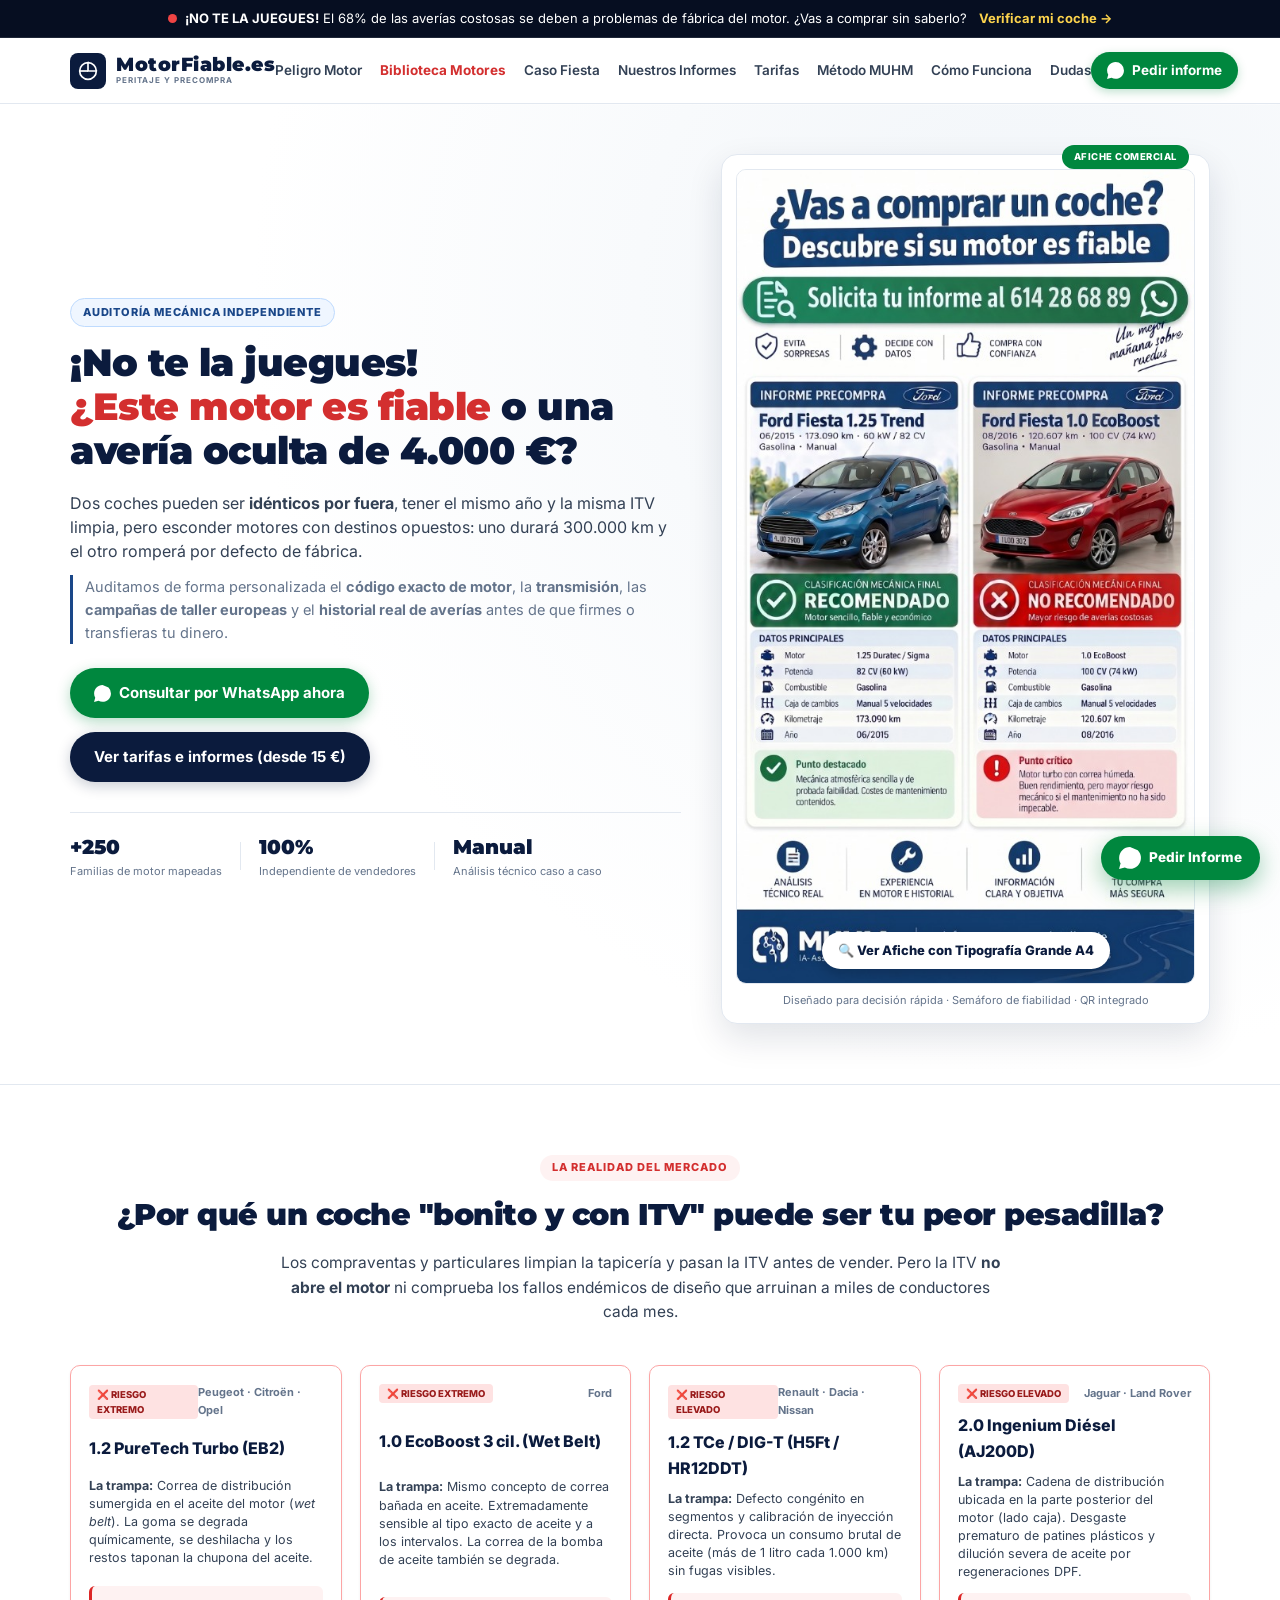
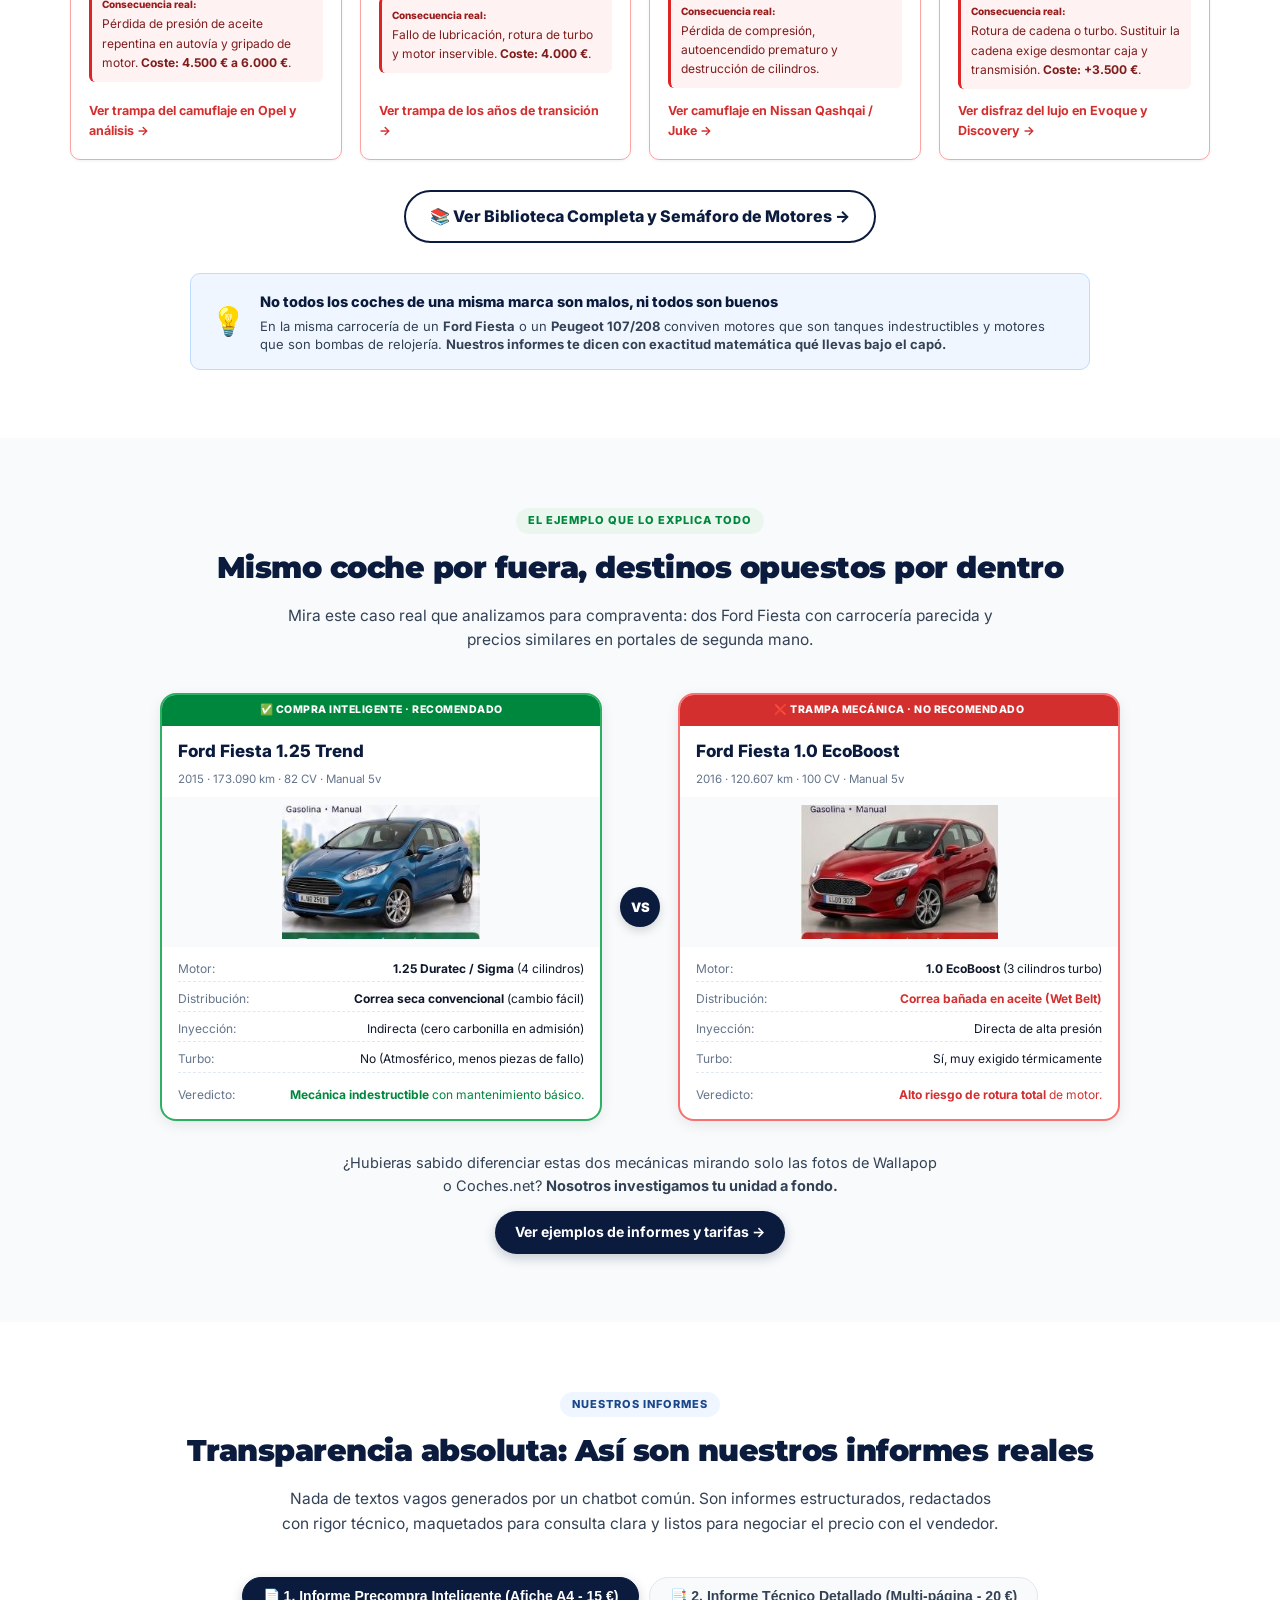
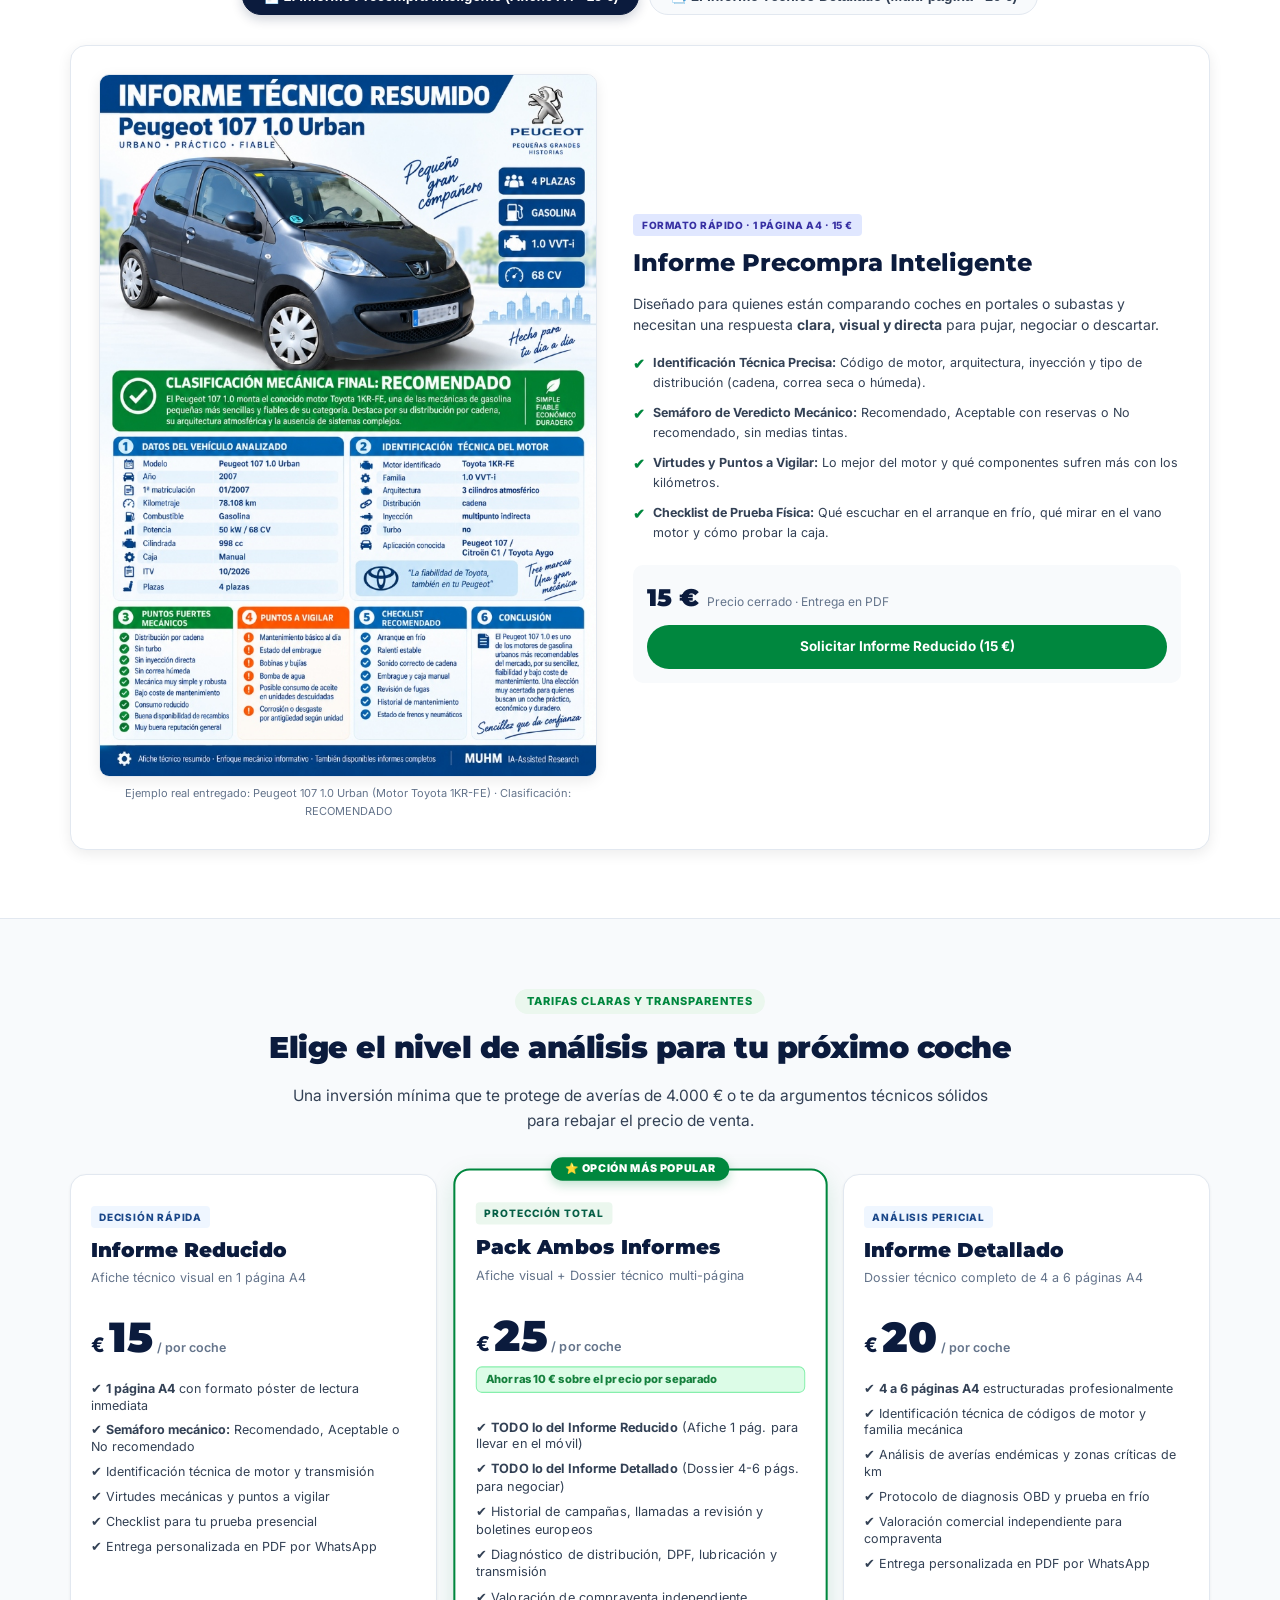
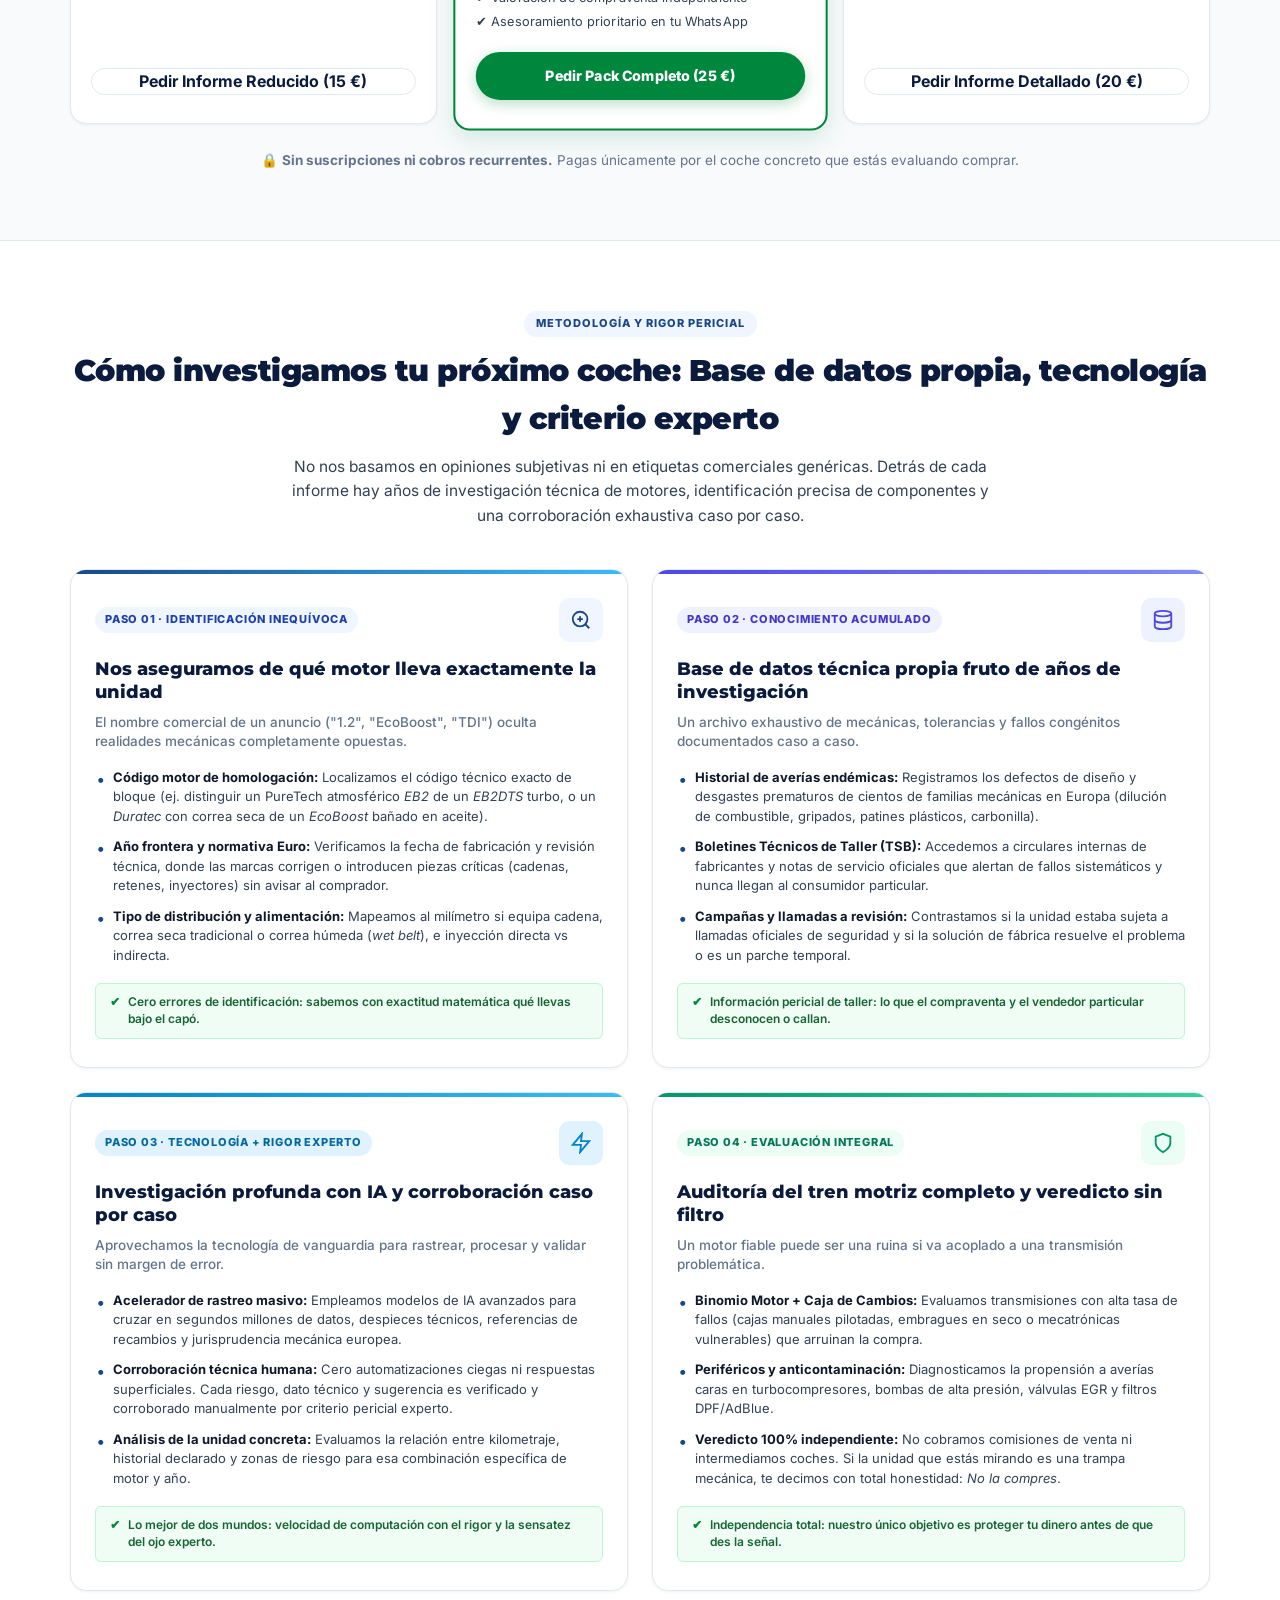
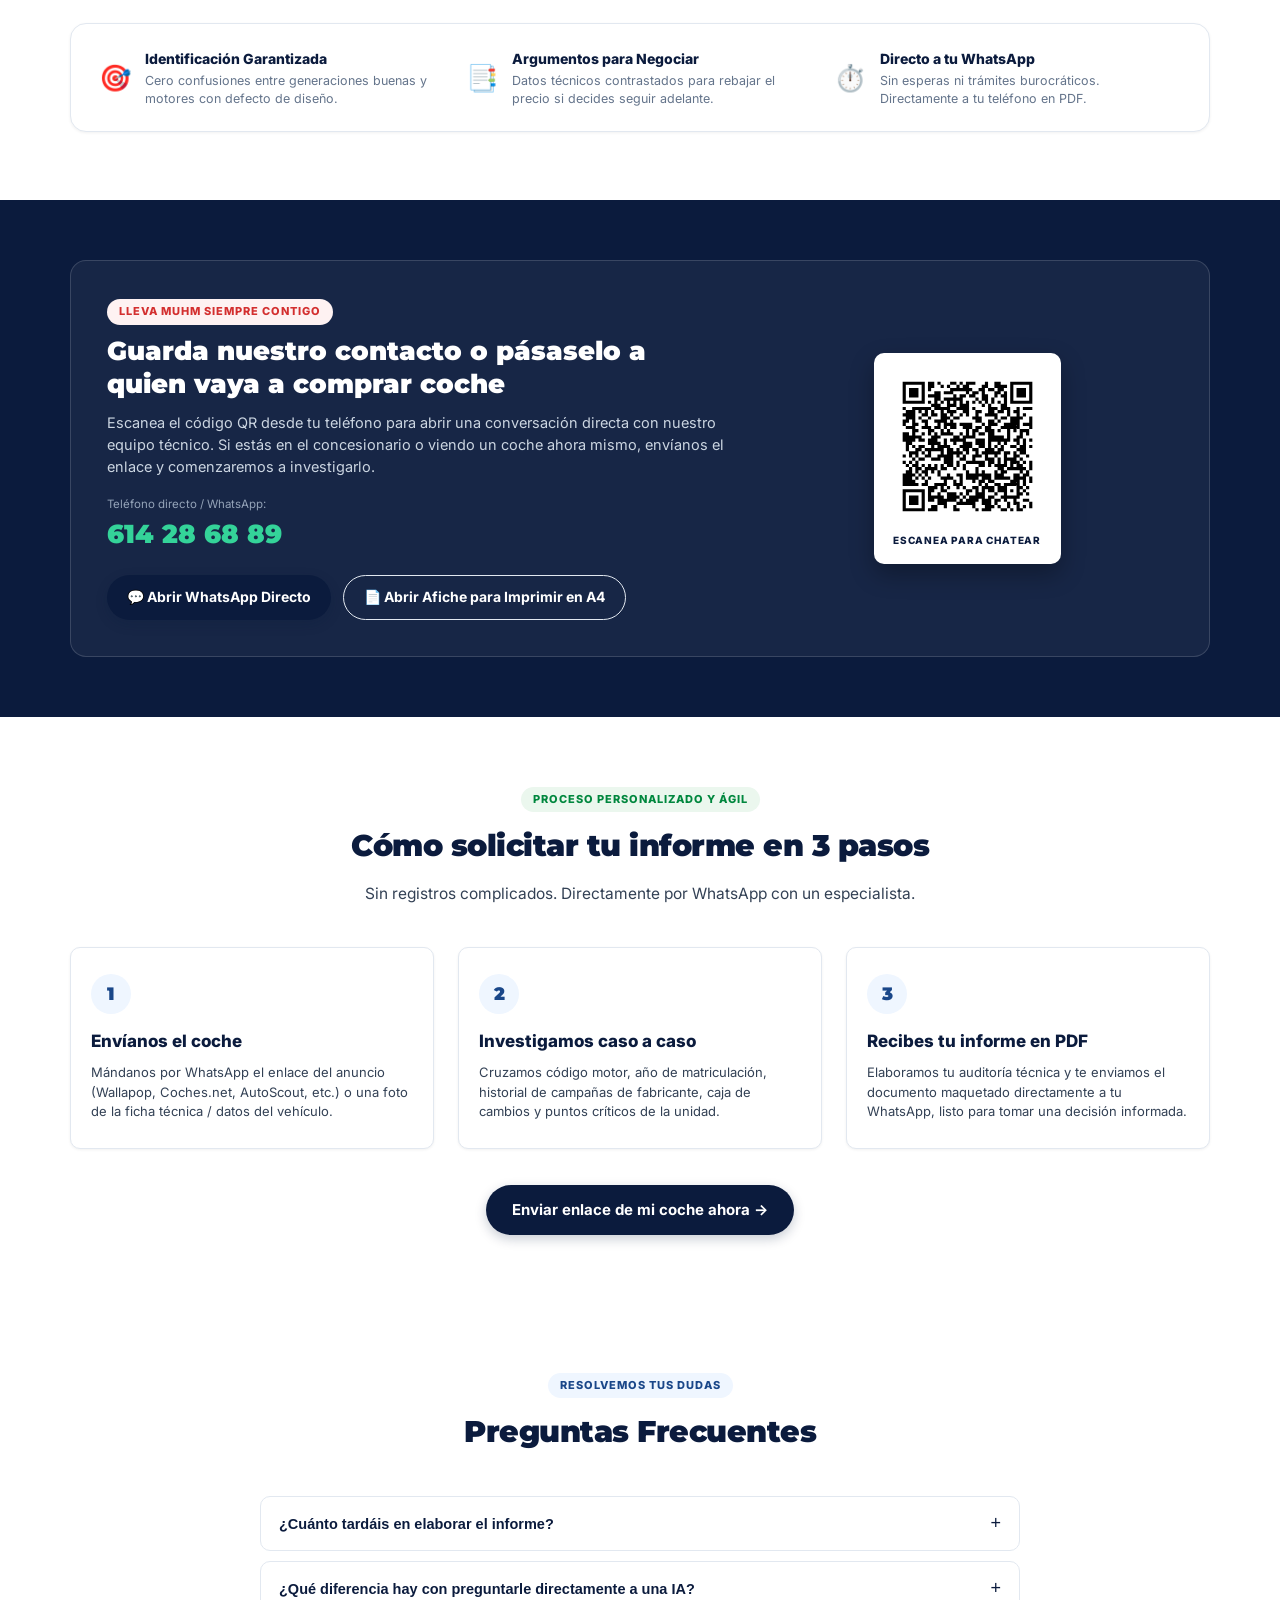
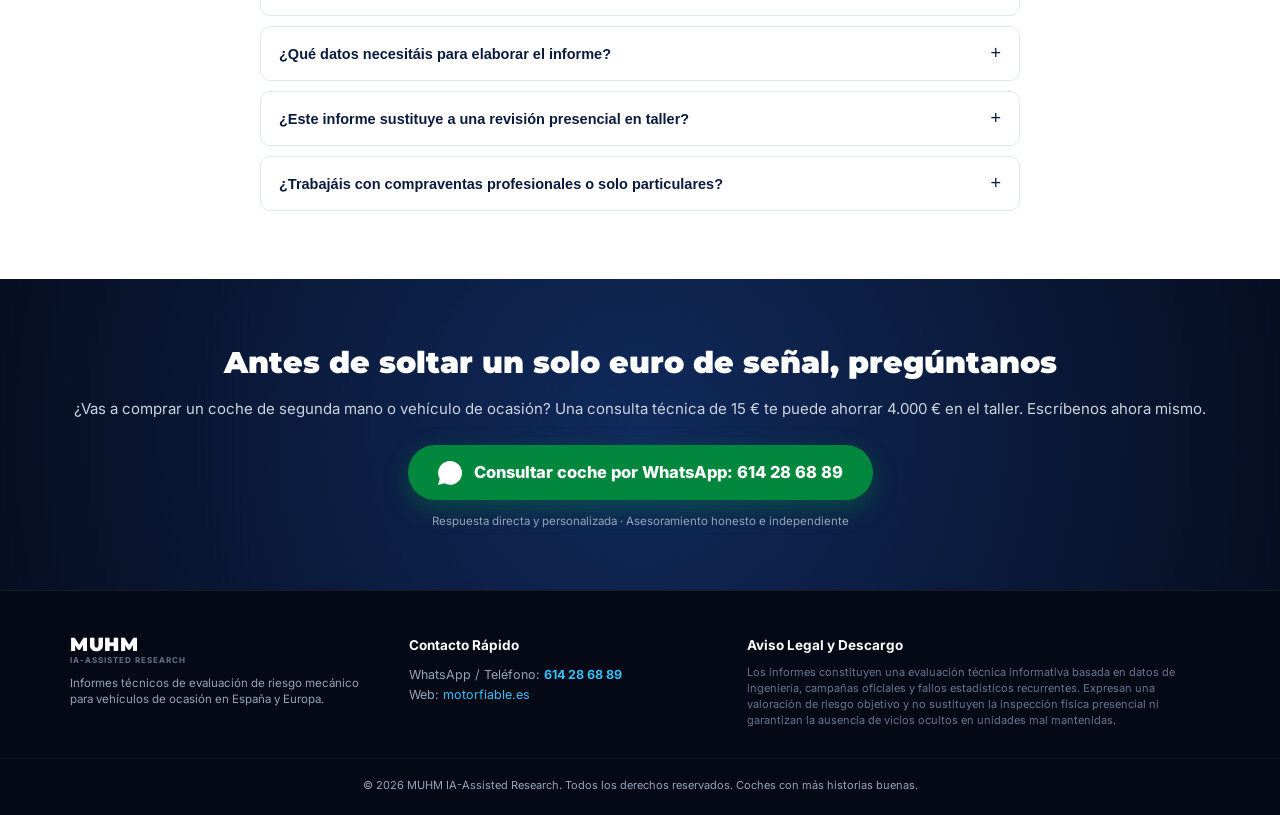
==== commit 1f85a13b: "fix(mobile): standardize mobile nav drawer and quick bar across Biblioteca de Motores and subpages, " ====
--- a/index.html
+++ b/index.html
@@ -139,8 +139,8 @@
           </svg>
         </div>
         <div class="brand-names">
-          <span class="logo-title">MUHM</span>
-          <span class="logo-subtitle">IA-ASSISTED RESEARCH</span>
+          <span class="logo-title">MotorFiable<span class="tld-tag">.es</span></span>
+          <span class="logo-subtitle">PERITAJE Y PRECOMPRA</span>
         </div>
       </a>
 
--- a/styles.css
+++ b/styles.css
@@ -2119,6 +2119,28 @@
   .floating-whatsapp { padding: 12px; border-radius: 50%; }
 }
 
+@media (max-width: 480px) {
+  .brand-logo { gap: 6px; }
+  .logo-title { font-size: 16px; }
+  .logo-subtitle { font-size: 7px; }
+  .header-actions { gap: 6px; }
+  .btn-whatsapp-header { padding: 6px 10px; font-size: 12px; gap: 5px; }
+  .btn-wa-icon { width: 15px; height: 15px; }
+  .mobile-menu-btn { padding: 6px; width: 34px; height: 34px; }
+}
+
+.main-nav {
+  display: flex;
+  align-items: center;
+}
+
+@media (max-width: 991px) {
+  .main-nav {
+    display: none !important;
+  }
+}
+
+
 /* =========================================================
    PÁGINAS DE FICHAS DE MOTORES (/motores/) & CAMUFLAJE
    ========================================================= */
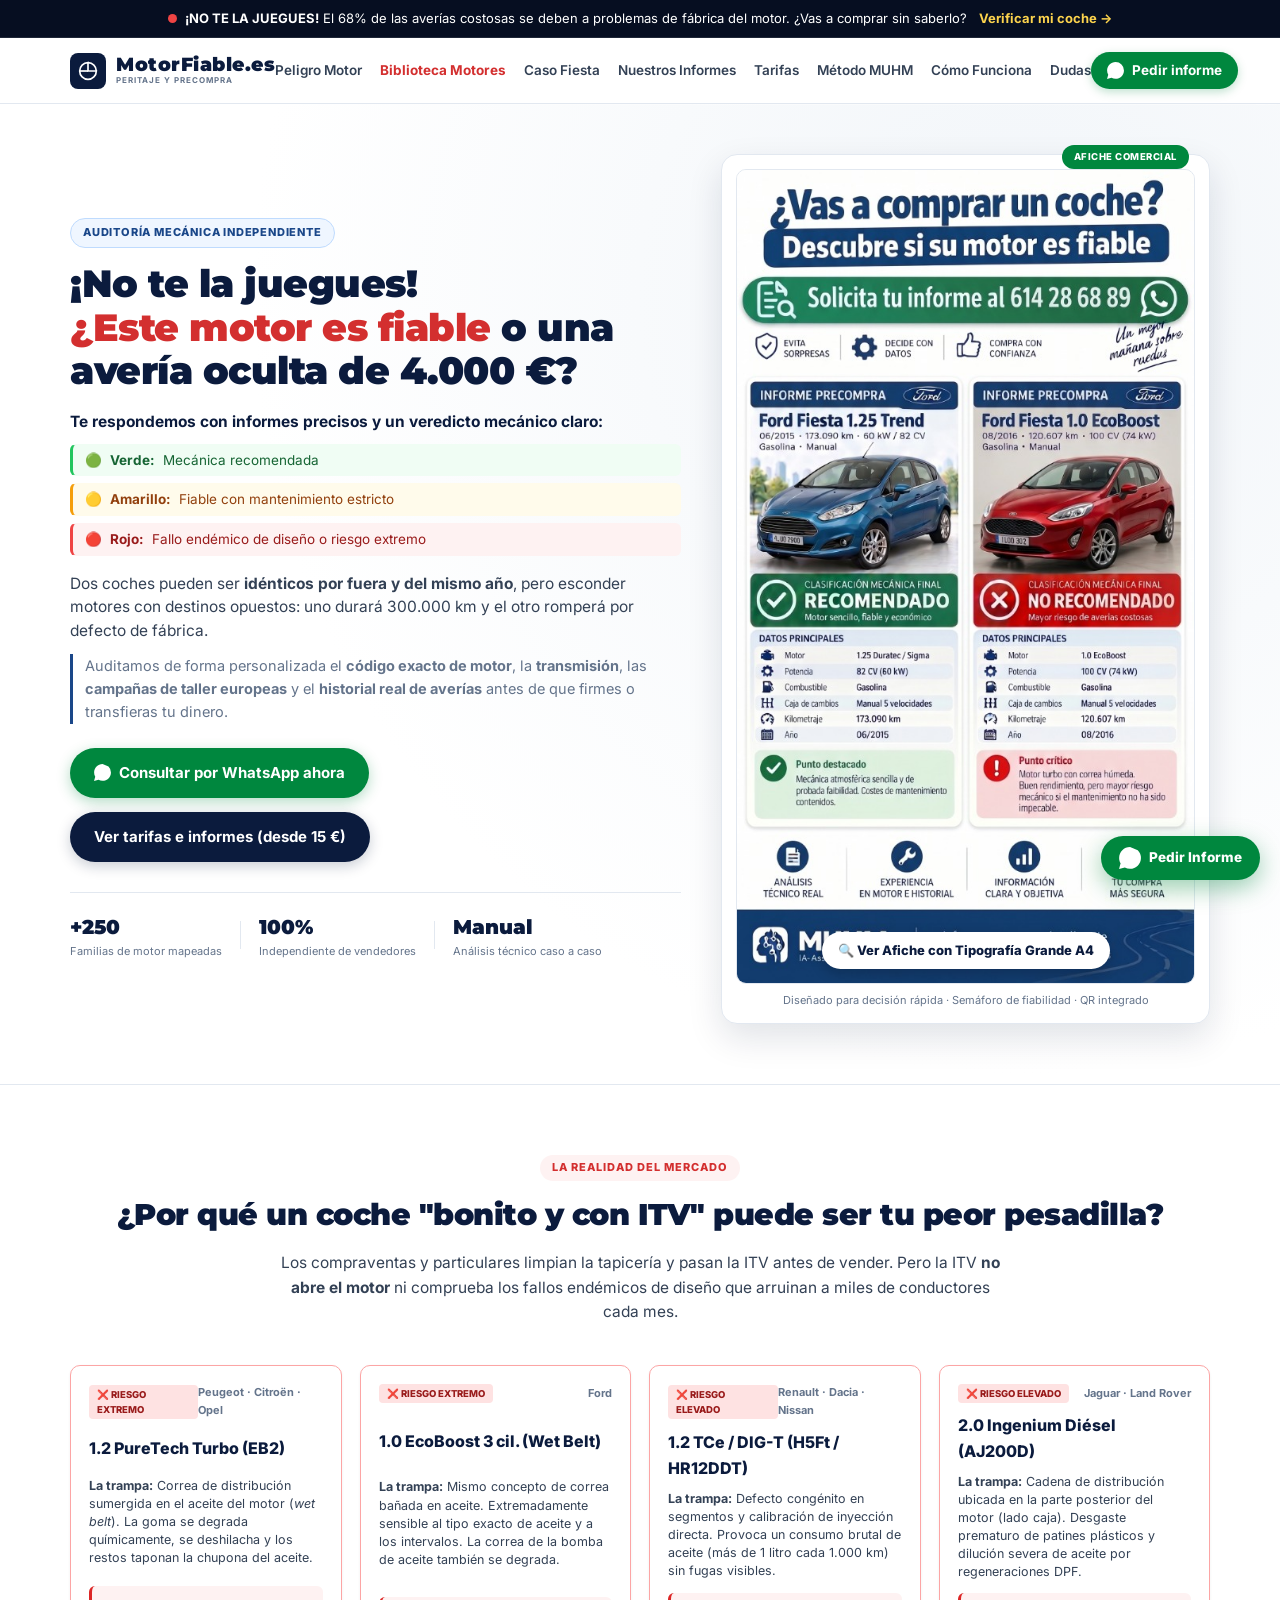
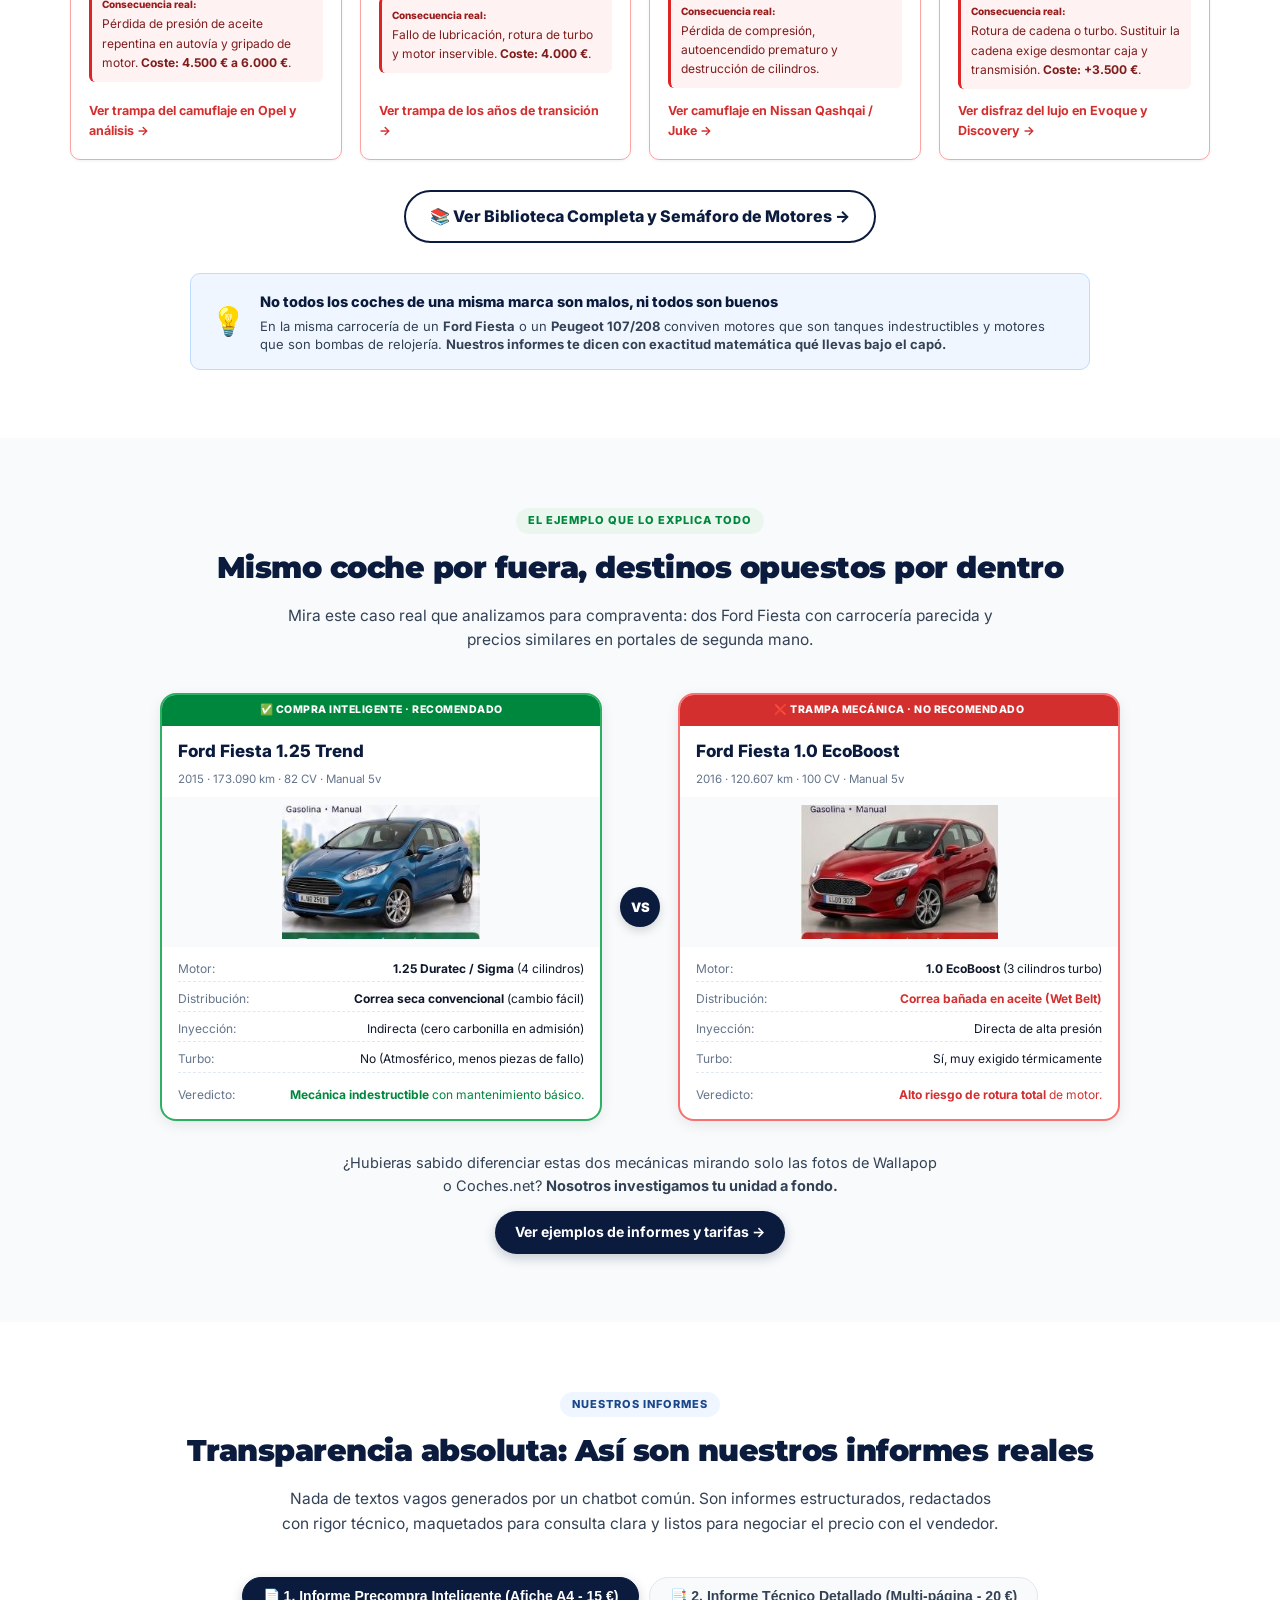
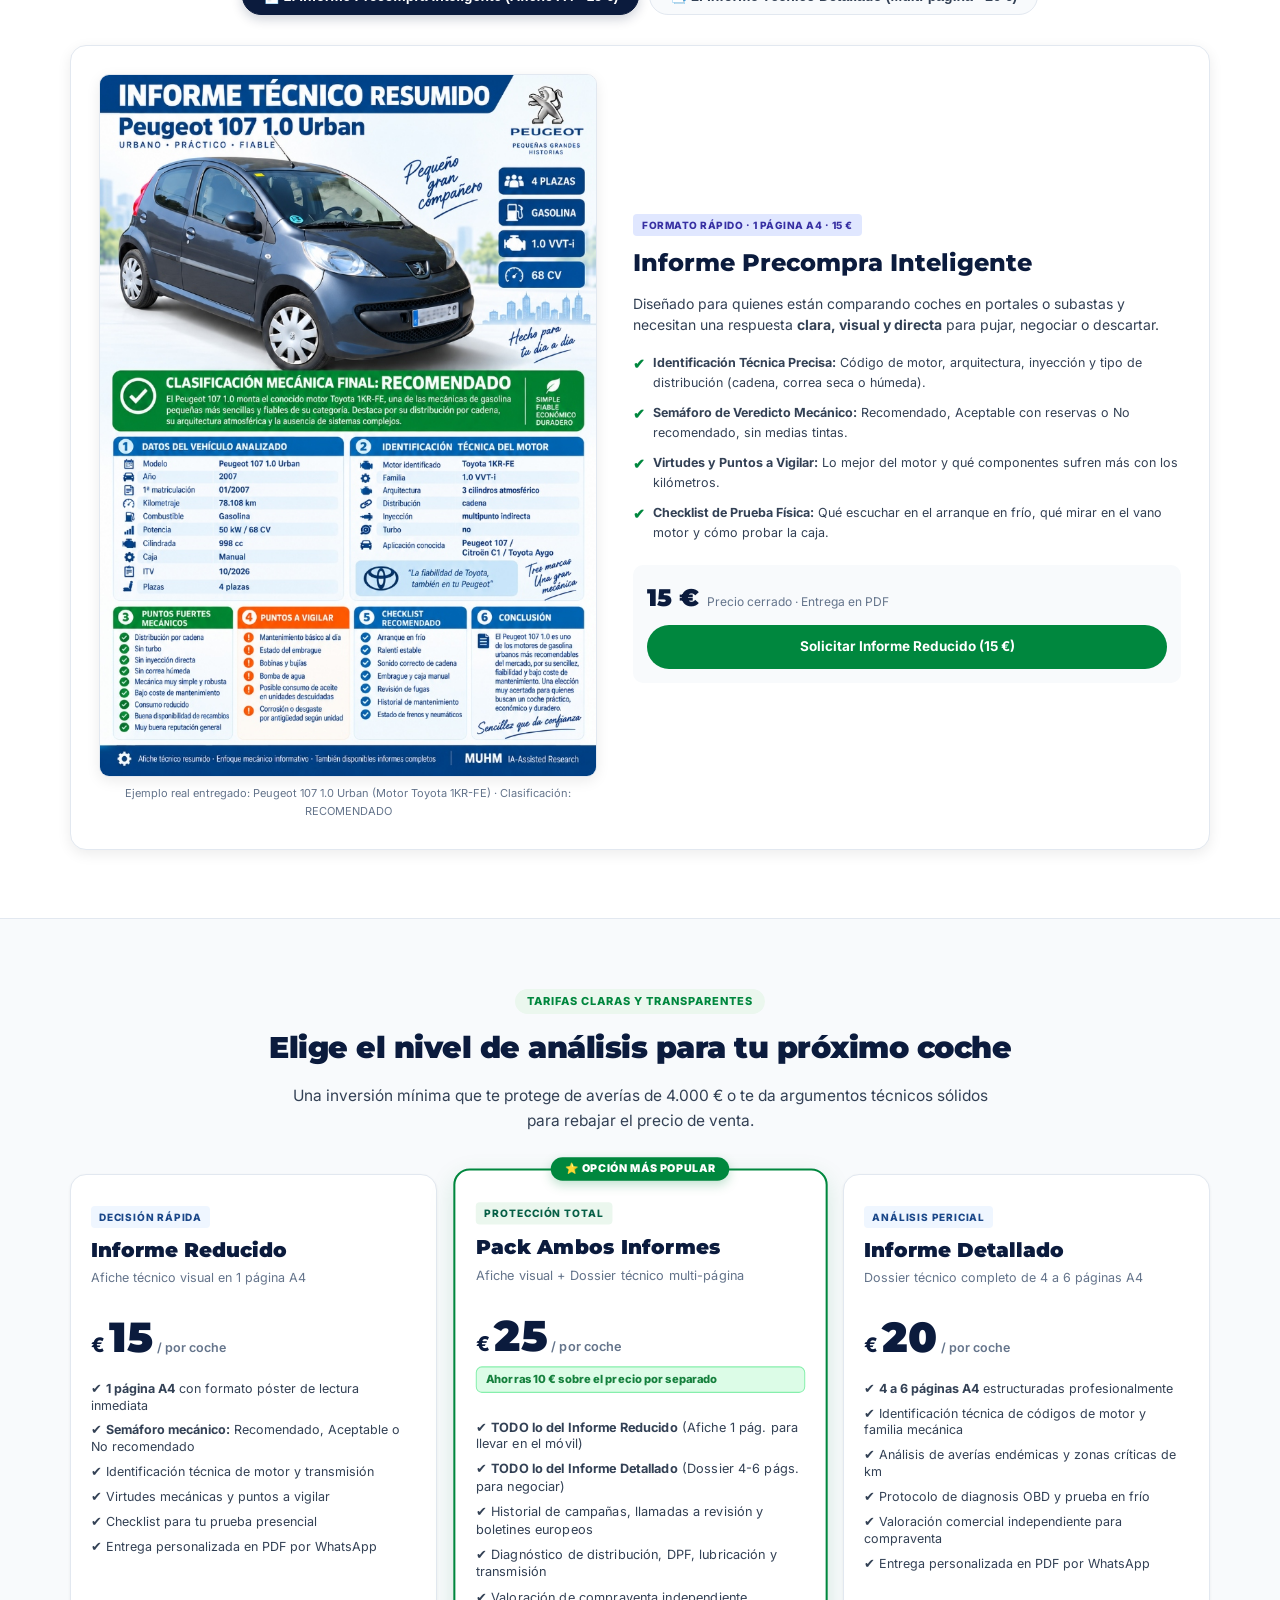
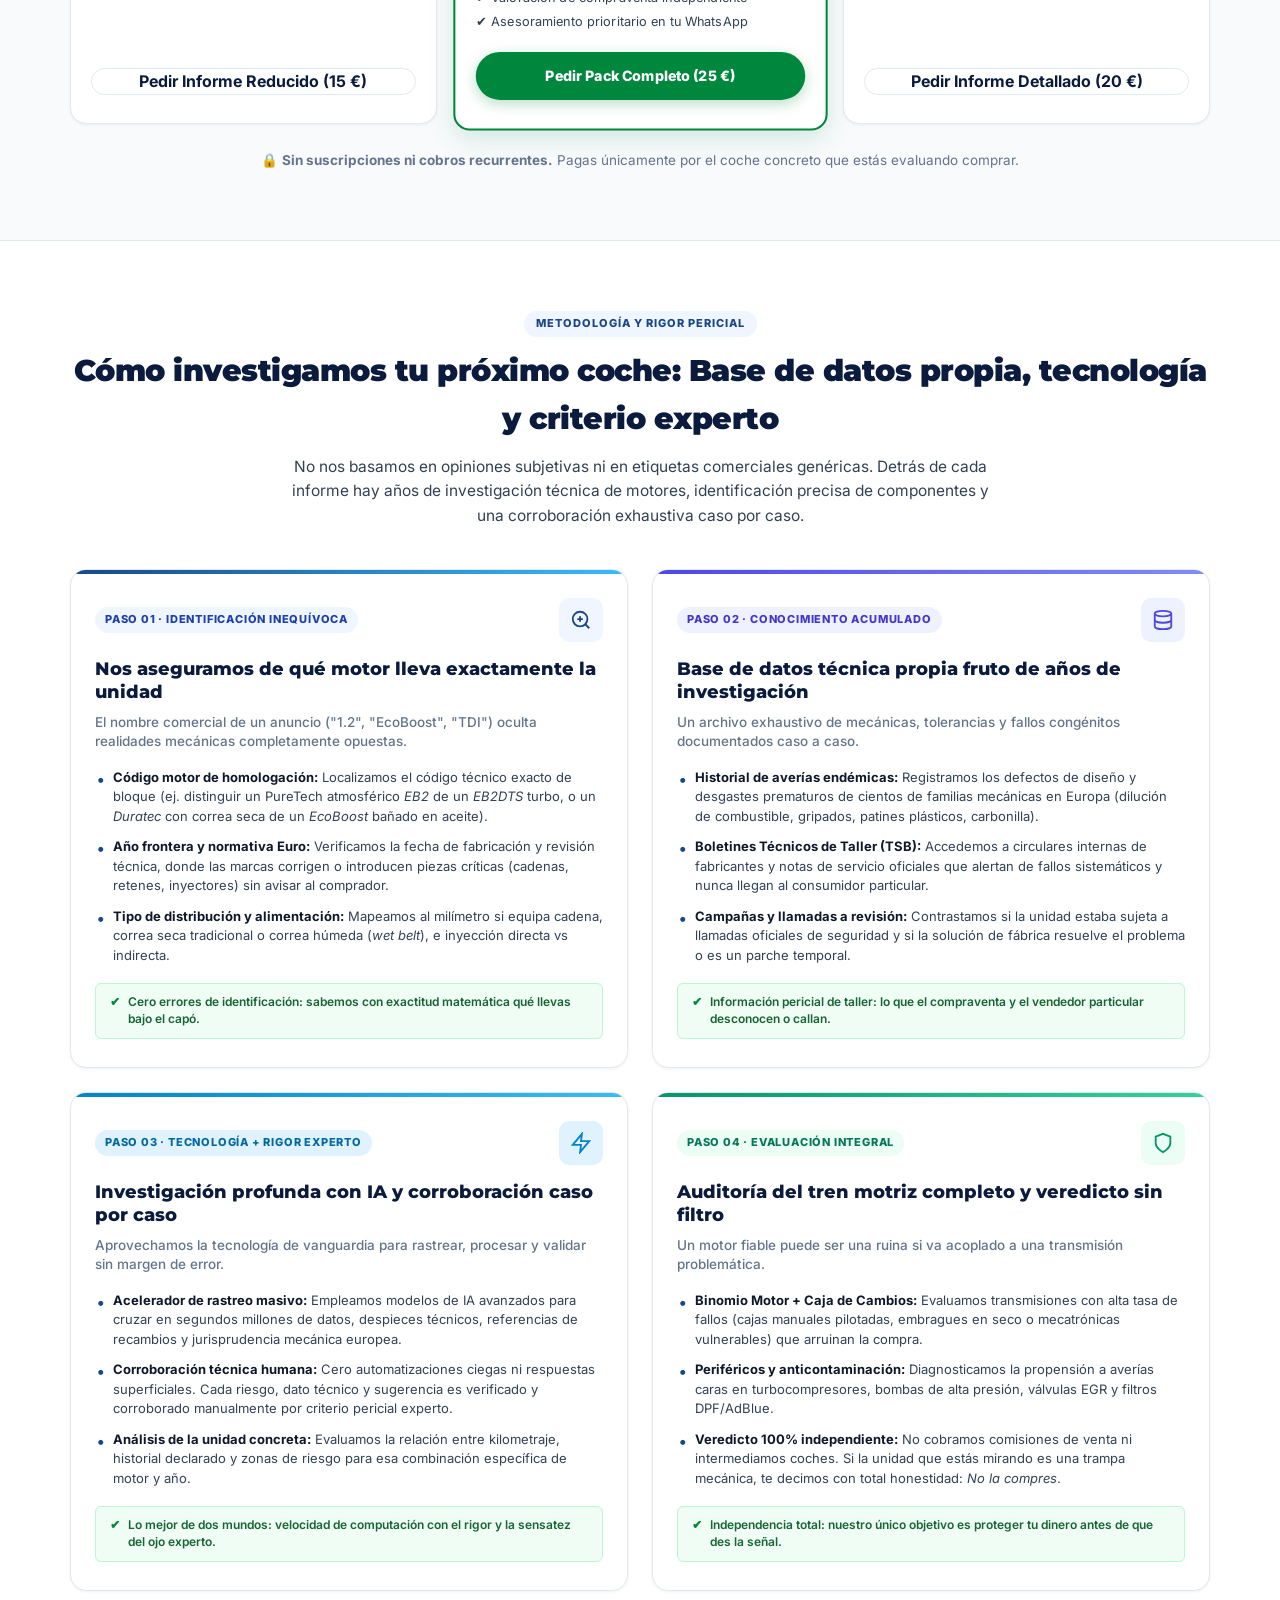
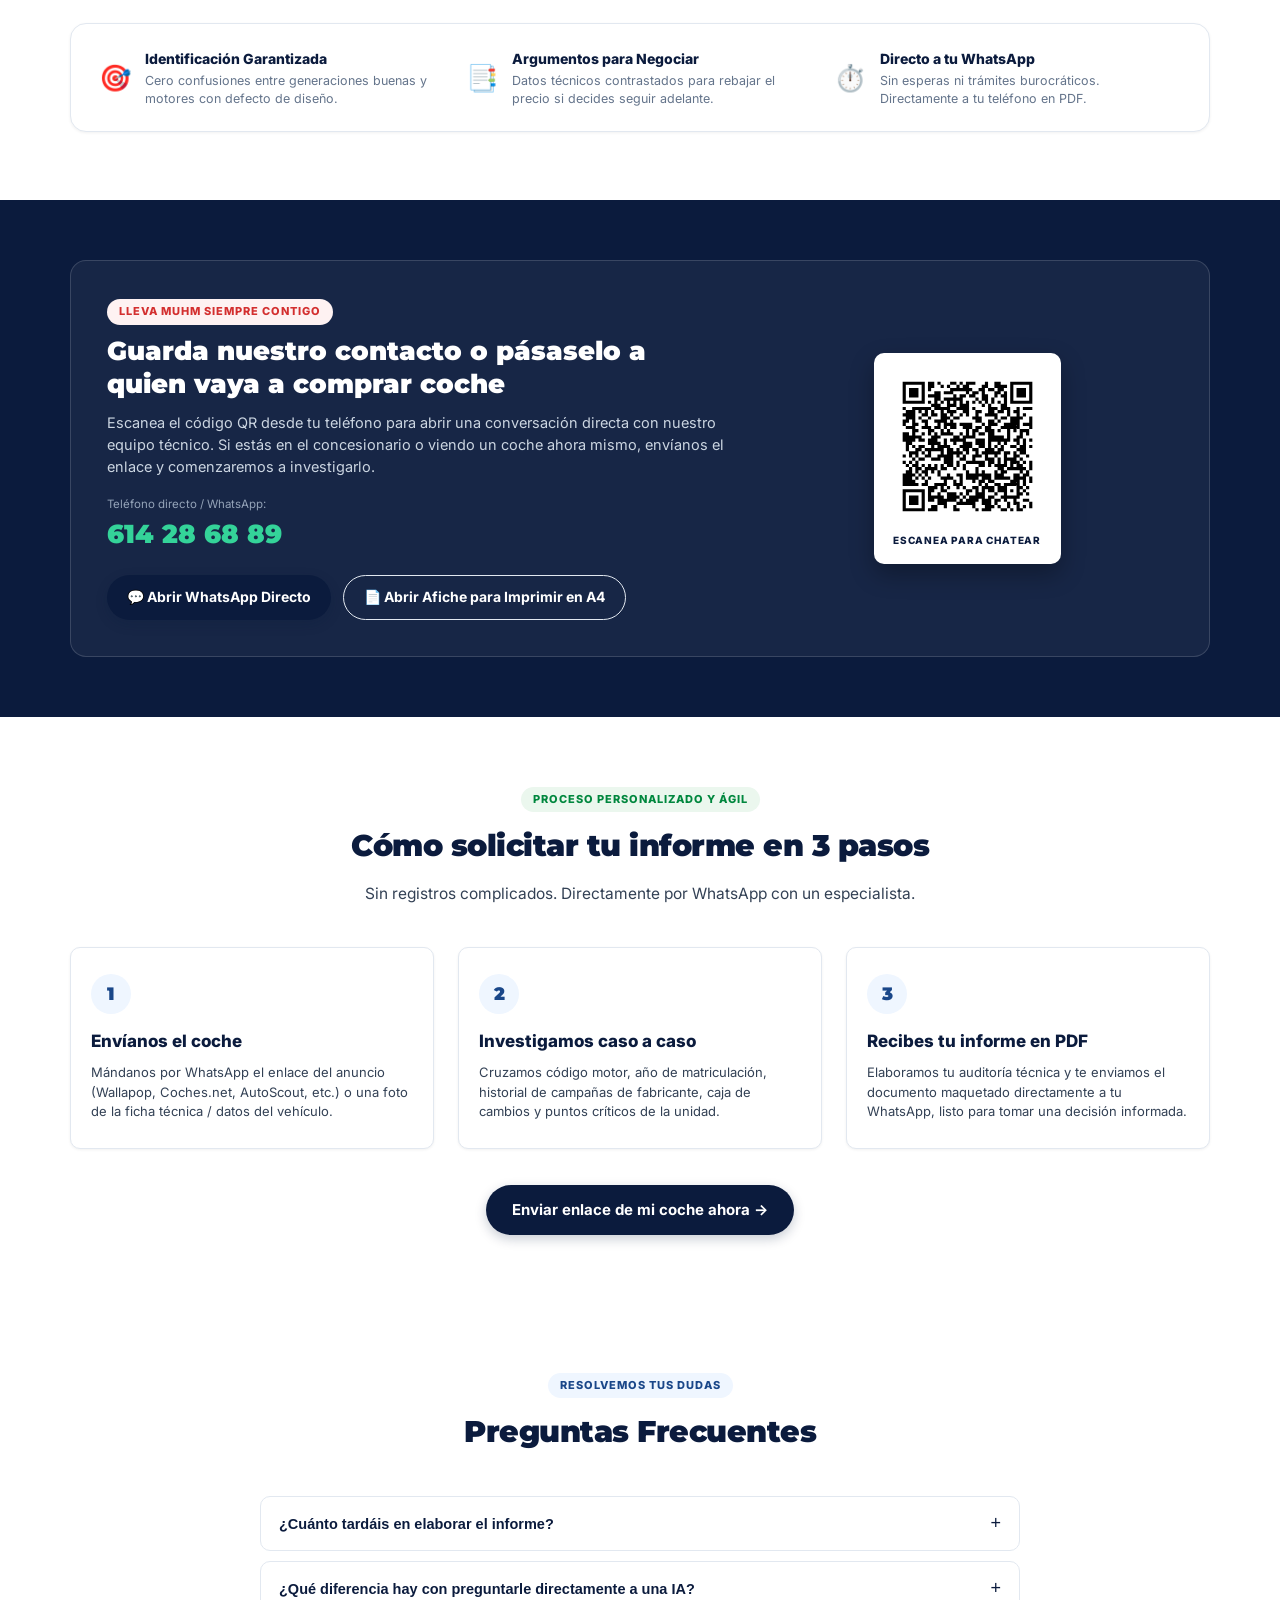
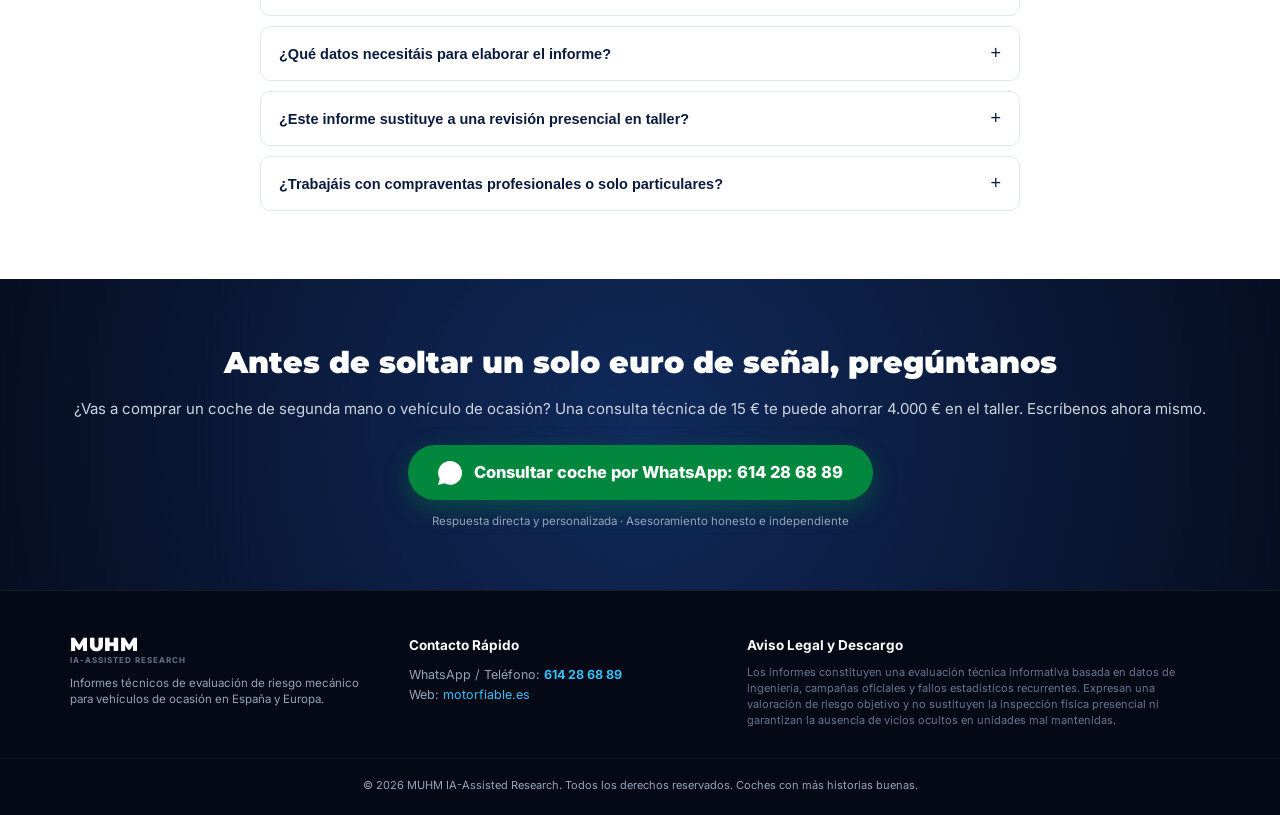
==== commit e0f964aa: "copy: add traffic light verdict response in hero and update subtitle" ====
--- a/index.html
+++ b/index.html
@@ -222,8 +222,17 @@
           <span class="highlight-text">¿Este motor es fiable</span> o una avería oculta de 4.000 €?
         </h1>
         
+        <div class="hero-verdict-intro">
+          <p class="hero-verdict-heading"><strong>Te respondemos con informes precisos y un veredicto mecánico claro:</strong></p>
+          <div class="hero-traffic-lights">
+            <div class="traffic-pill pill-green">🟢 <strong>Verde:</strong> Mecánica recomendada</div>
+            <div class="traffic-pill pill-amber">🟡 <strong>Amarillo:</strong> Fiable con mantenimiento estricto</div>
+            <div class="traffic-pill pill-red">🔴 <strong>Rojo:</strong> Fallo endémico de diseño o riesgo extremo</div>
+          </div>
+        </div>
+
         <p class="hero-subtitle">
-          Dos coches pueden ser <strong>idénticos por fuera</strong>, tener el mismo año y la misma ITV limpia, pero esconder motores con destinos opuestos: uno durará 300.000 km y el otro romperá por defecto de fábrica. 
+          Dos coches pueden ser <strong>idénticos por fuera y del mismo año</strong>, pero esconder motores con destinos opuestos: uno durará 300.000 km y el otro romperá por defecto de fábrica. 
         </p>
 
         <p class="hero-highlight-note">
--- a/styles.css
+++ b/styles.css
@@ -505,8 +505,55 @@
   color: var(--accent-red);
 }
 
+.hero-verdict-intro {
+  margin-bottom: 16px;
+}
+
+.hero-verdict-heading {
+  font-size: 15.5px;
+  color: var(--primary-navy);
+  margin-bottom: 10px;
+  line-height: 1.45;
+}
+
+.hero-traffic-lights {
+  display: flex;
+  flex-direction: column;
+  gap: 7px;
+  margin-bottom: 16px;
+}
+
+.traffic-pill {
+  display: flex;
+  align-items: center;
+  gap: 8px;
+  font-size: 13.5px;
+  padding: 6px 12px;
+  border-radius: var(--radius-sm);
+  line-height: 1.4;
+  border: 1px solid transparent;
+}
+
+.pill-green {
+  background: #F0FDF4;
+  color: #166534;
+  border-left: 3px solid #22C55E;
+}
+
+.pill-amber {
+  background: #FFFBEB;
+  color: #92400E;
+  border-left: 3px solid #F59E0B;
+}
+
+.pill-red {
+  background: #FEF2F2;
+  color: #991B1B;
+  border-left: 3px solid #EF4444;
+}
+
 .hero-subtitle {
-  font-size: 16px;
+  font-size: 15.5px;
   color: var(--text-body);
   margin-bottom: 12px;
   line-height: 1.5;
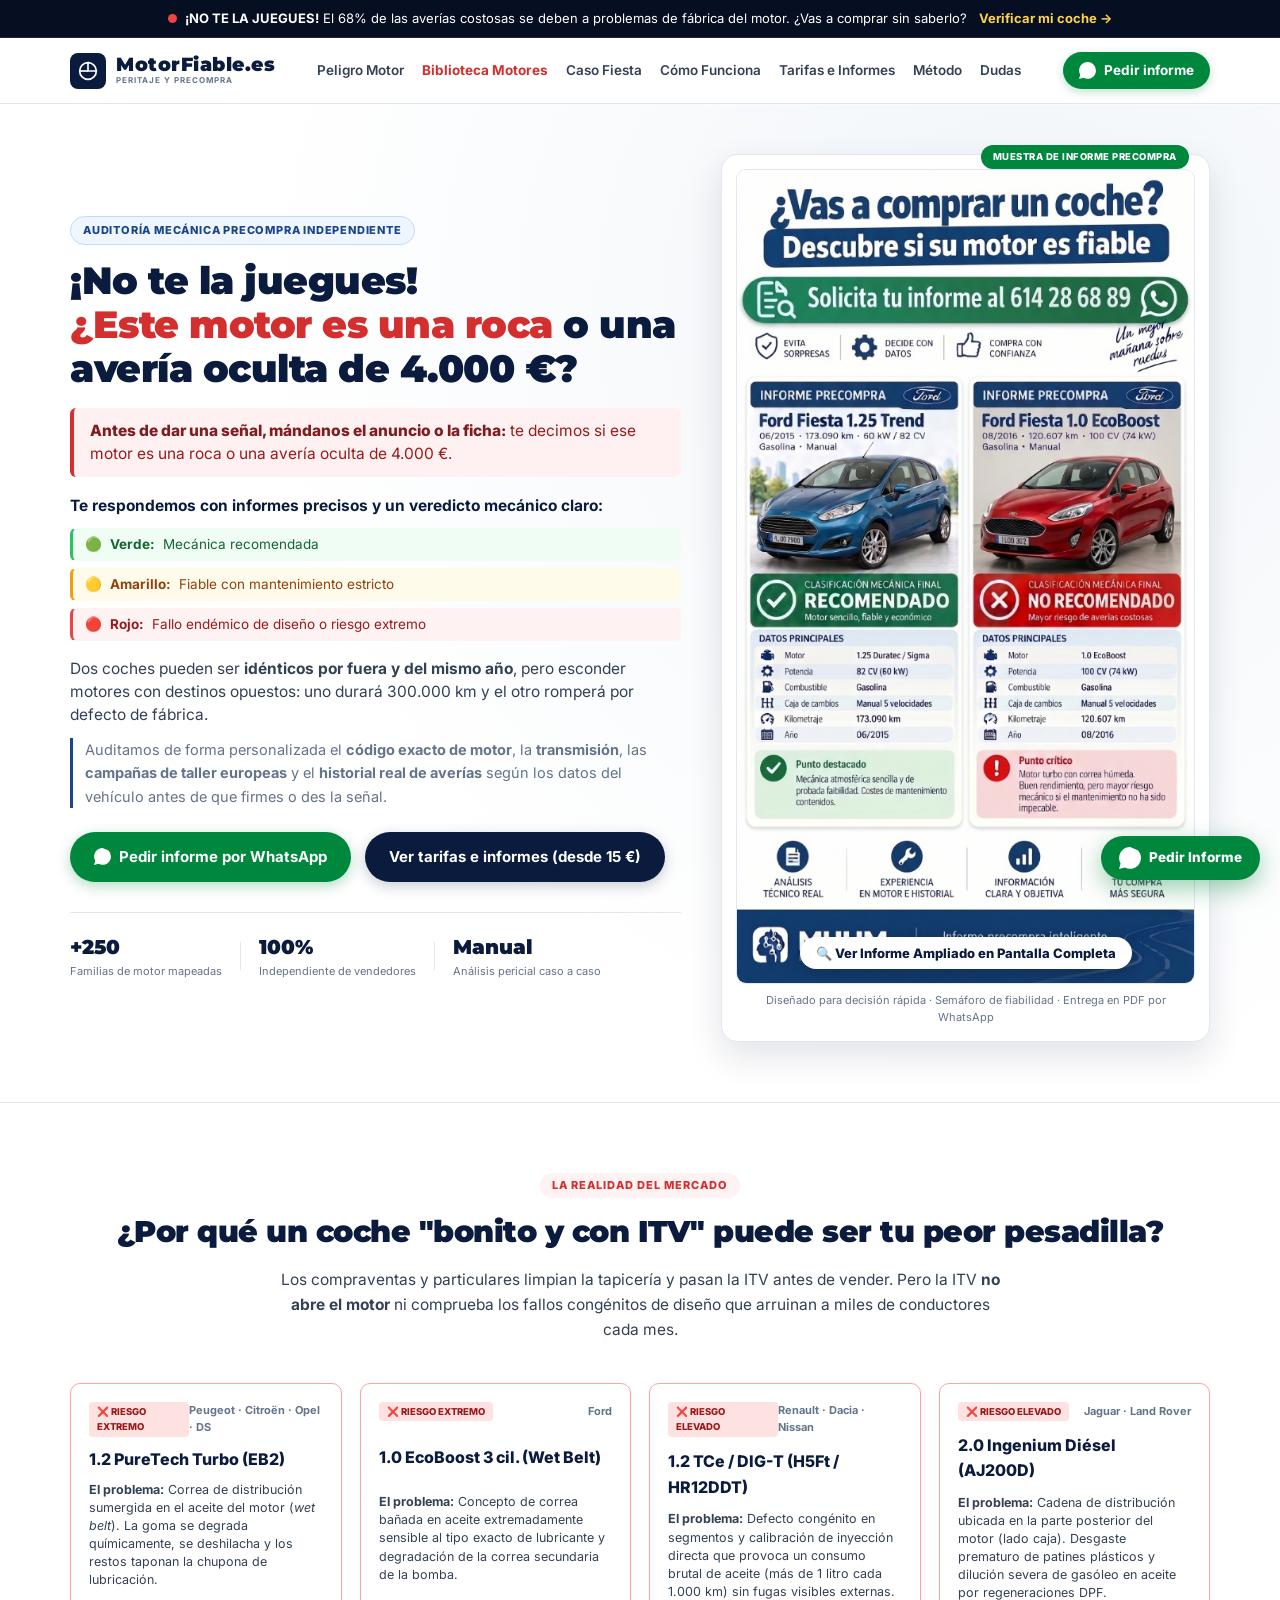
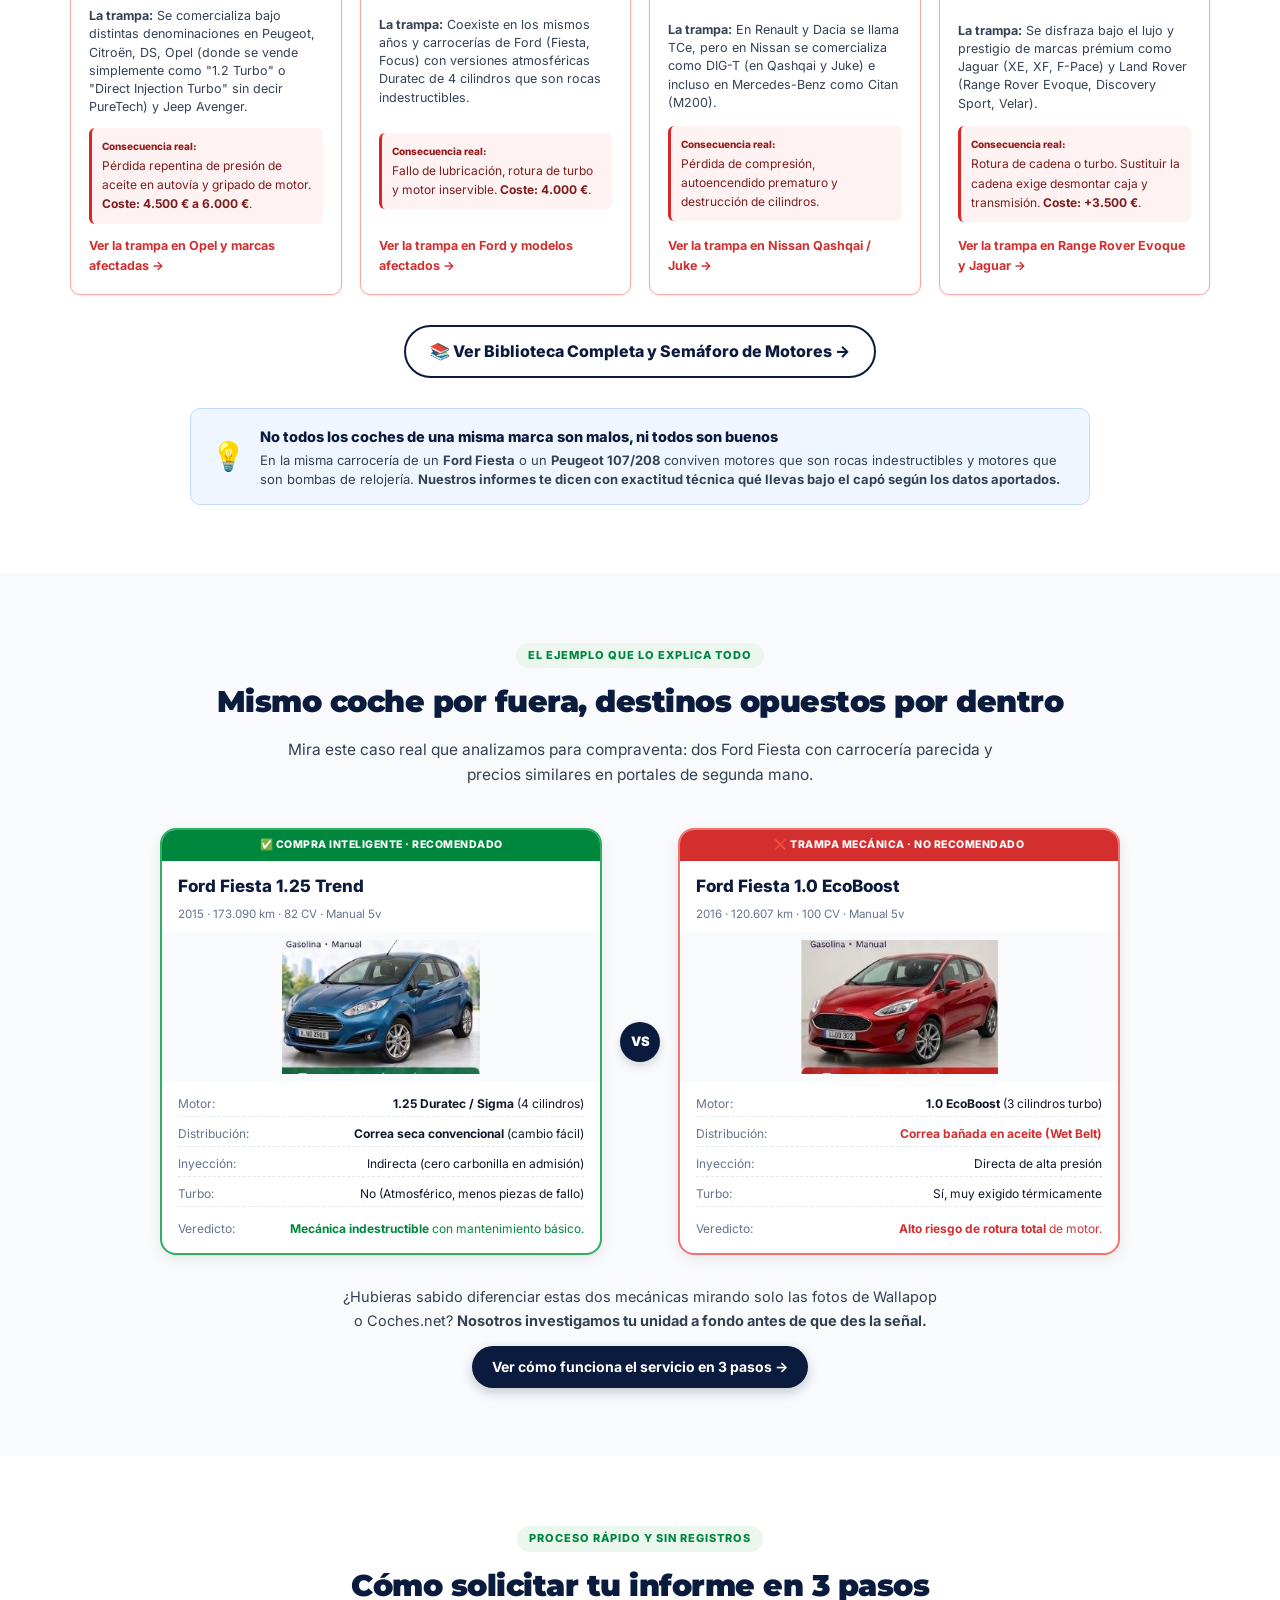
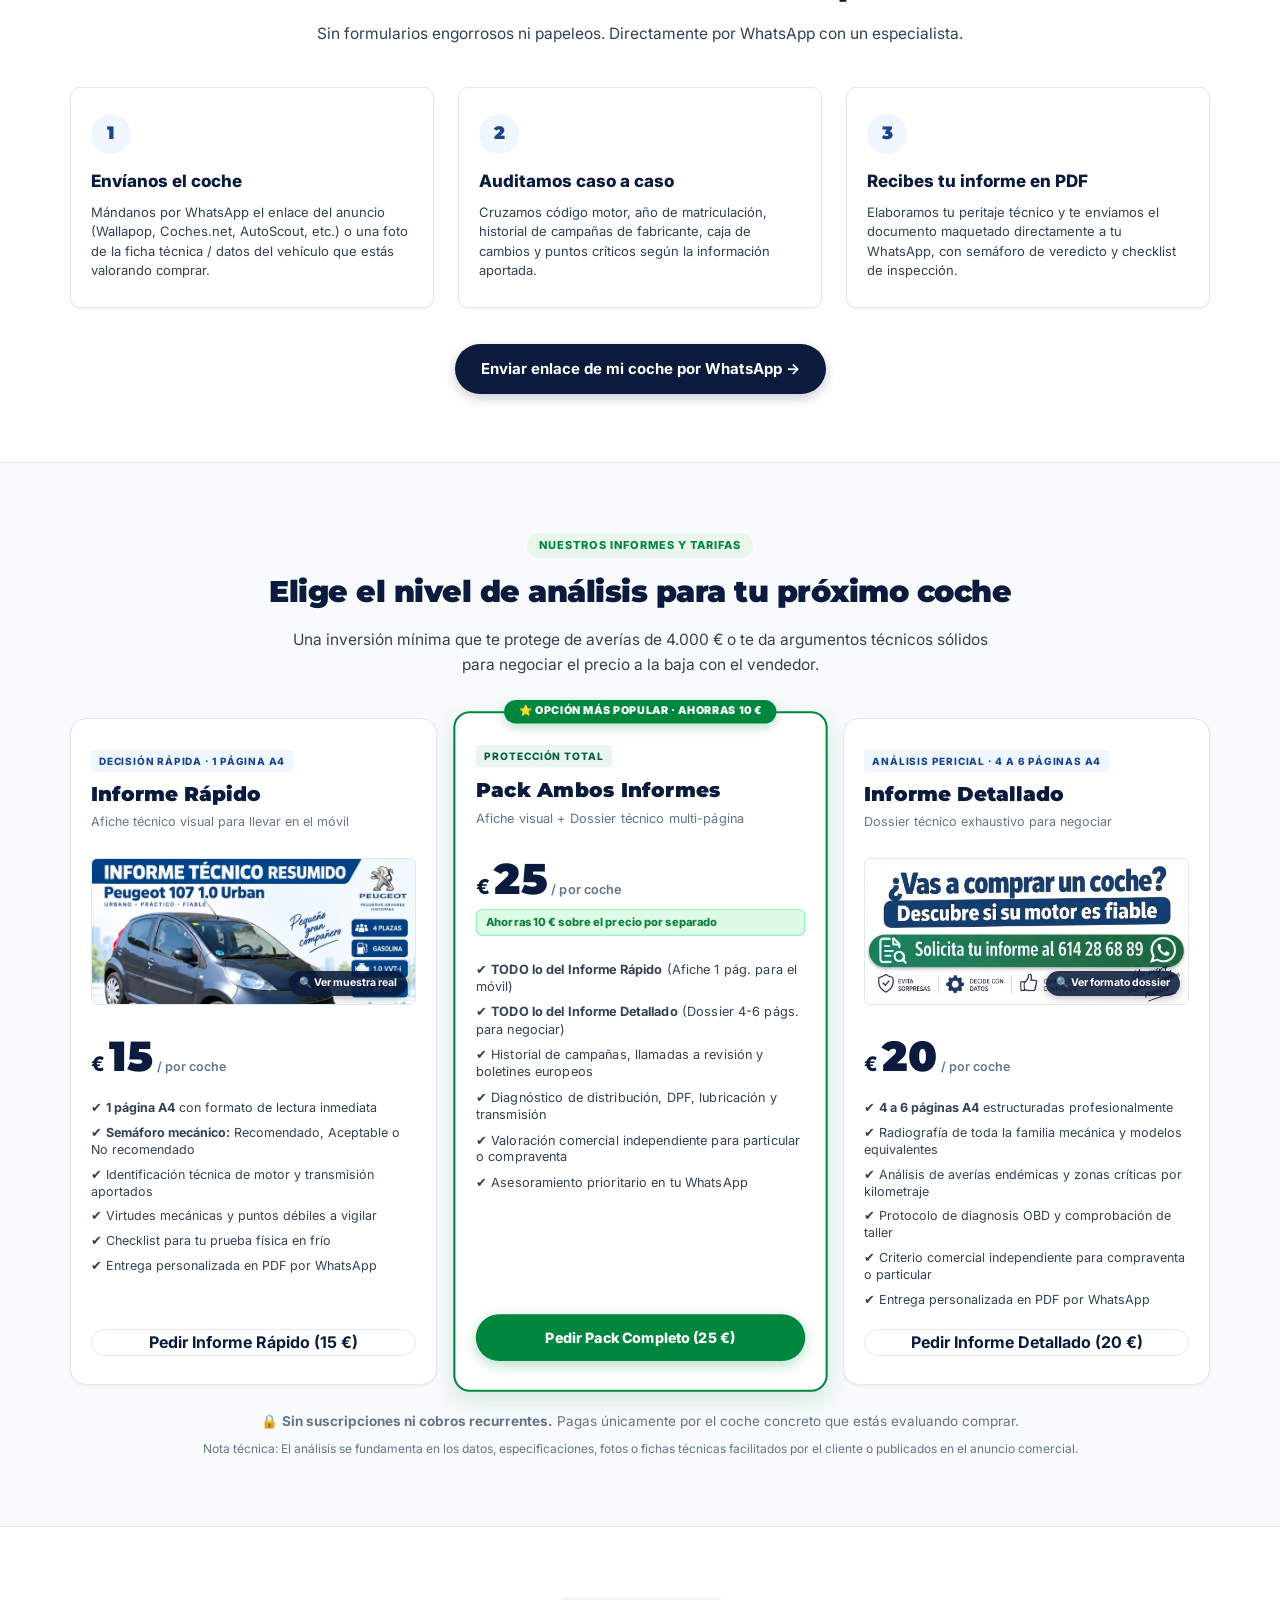
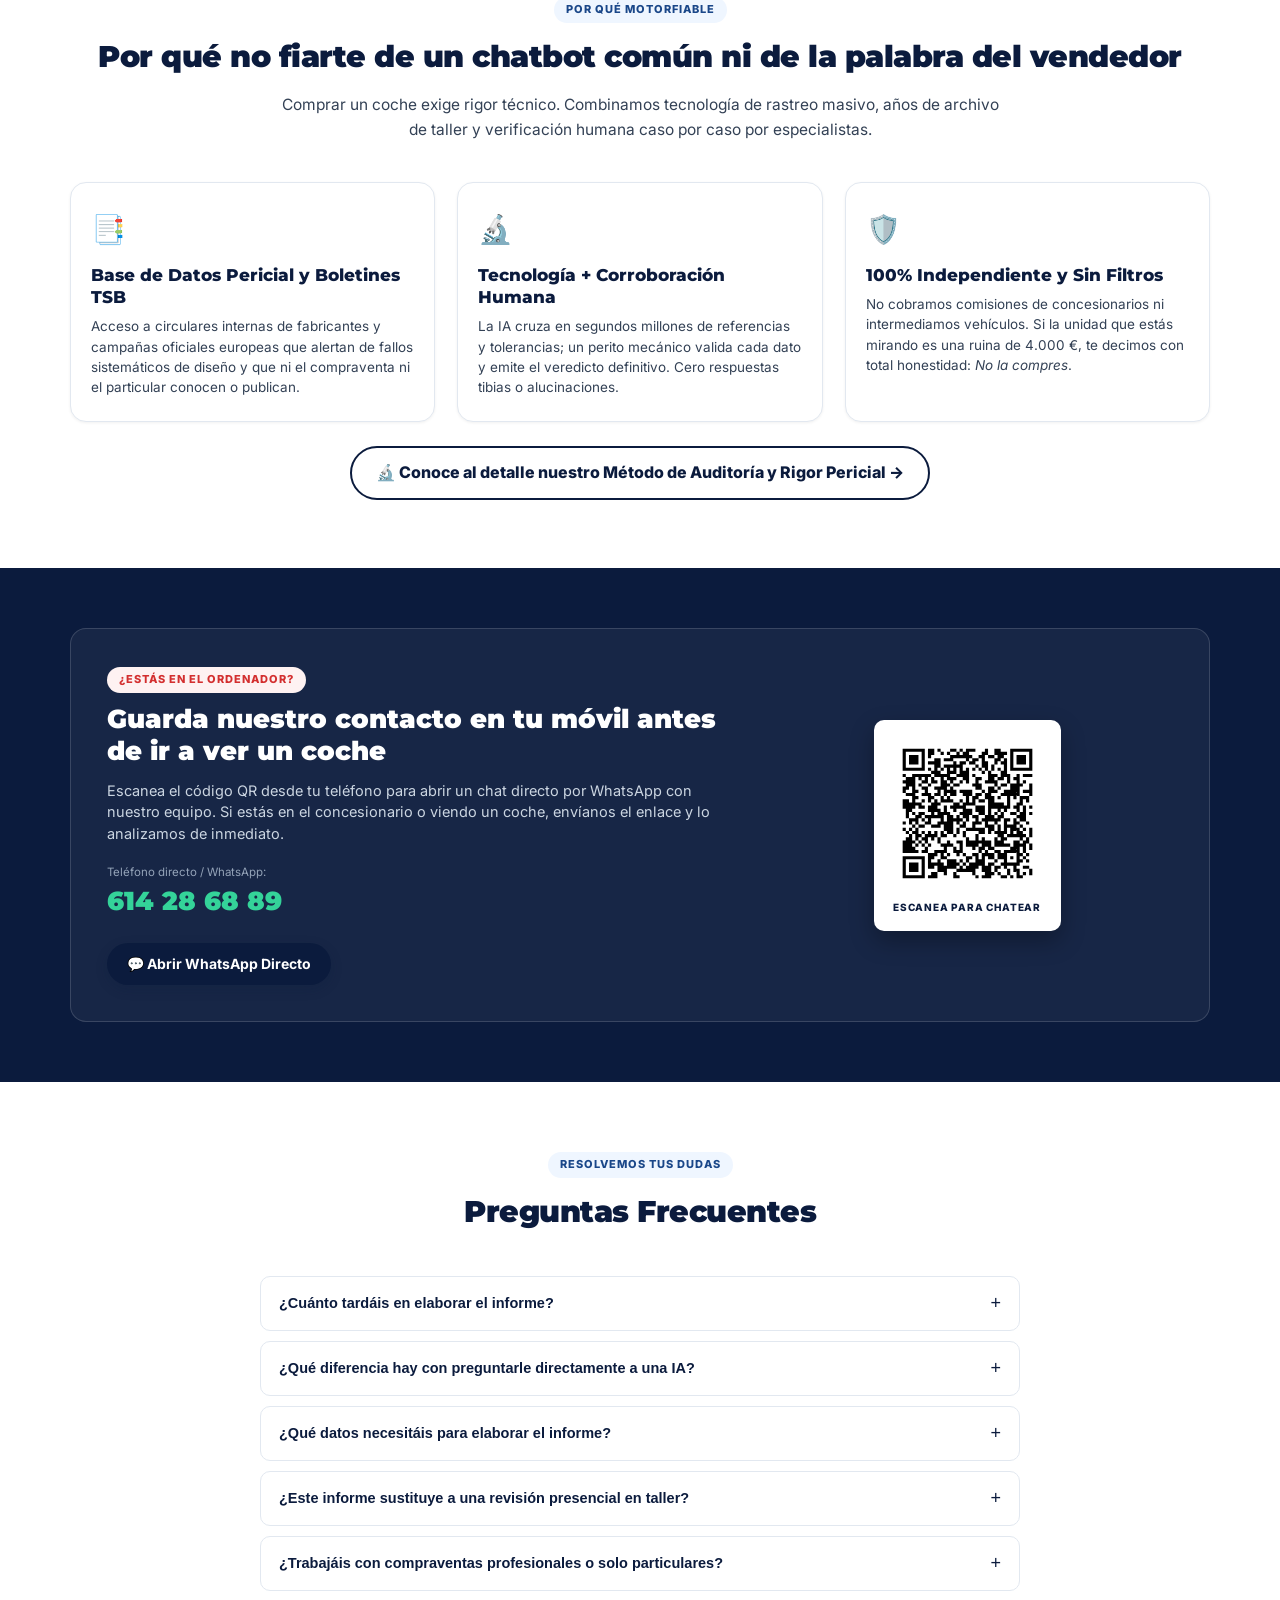
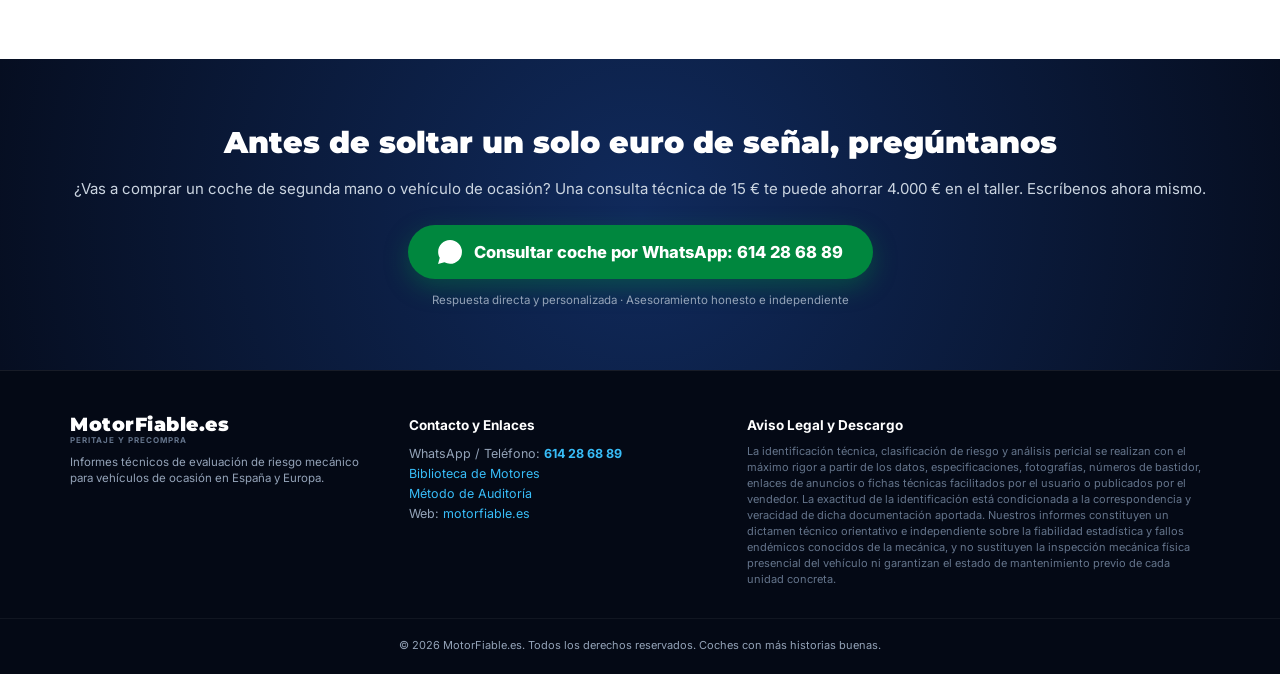
==== commit a6cdc8db: "feat: reestructuracion UX y CRO de portada, unificacion de tarifas, creacion de subpagina /metodo/ y" ====
--- a/index.html
+++ b/index.html
@@ -4,7 +4,7 @@
   <meta charset="UTF-8">
   <meta name="viewport" content="width=device-width, initial-scale=1.0">
   <title>MotorFiable · ¿Este motor es fiable? Informes Precompra de Coches de Ocasión</title>
-  <meta name="description" content="¿Vas a comprar un coche de segunda mano en España? Descubre si su motor es fiable antes de soltar un euro de señal. Informes técnicos precompra independientes y peritaje mecánico objetivo desde 15 €.">
+  <meta name="description" content="¿Vas a comprar un coche de segunda mano en España? Descubre si su motor es una roca o una avería oculta de 4.000 € antes de dar la señal. Informes técnicos precompra independientes desde 15 €.">
   <meta name="keywords" content="coche segunda mano, comprar coche ocasion, revision precompra coche espana, informe fiabilidad motor, puretech problemas, ecoboost averias, dsg problemas, peritaje mecanico segunda mano, senal coche segunda mano, motorfiable">
   <link rel="canonical" href="https://motorfiable.es/">
 
@@ -112,7 +112,7 @@
   <link rel="shortcut icon" href="favicon.ico">
   <link href="https://fonts.googleapis.com/css2?family=Inter:wght@300;400;500;600;700;800;900&family=Montserrat:wght@700;800;900&display=swap" rel="stylesheet">
   
-  <link rel="stylesheet" href="styles.css?v=2.2">
+  <link rel="stylesheet" href="styles.css?v=2.3">
 </head>
 <body>
 
@@ -123,7 +123,7 @@
         <span class="pulse-dot"></span>
         <span class="announcement-text"><strong>¡NO TE LA JUEGUES!</strong> El 68% de las averías costosas se deben a problemas de fábrica del motor. ¿Vas a comprar sin saberlo?</span>
       </div>
-      <a href="https://wa.me/34614286889?text=Hola%2C%20quiero%20verificar%20un%20coche%20antes%20de%20comprar" target="_blank" class="announcement-link">Verificar mi coche →</a>
+      <a href="https://wa.me/34614286889?text=Hola%2C%20quiero%20verificar%20un%20coche%20antes%20de%20dar%20la%20se%C3%B1al" target="_blank" class="announcement-link">Verificar mi coche →</a>
     </div>
   </div>
 
@@ -149,10 +149,9 @@
         <a href="#el-peligro" class="nav-link">Peligro Motor</a>
         <a href="motores/" class="nav-link" style="color: var(--accent-red); font-weight: 700;">Biblioteca Motores</a>
         <a href="#comparativa" class="nav-link">Caso Fiesta</a>
-        <a href="#muestrario" class="nav-link">Nuestros Informes</a>
-        <a href="#tarifas" class="nav-link">Tarifas</a>
-        <a href="#metodo" class="nav-link">Método MUHM</a>
         <a href="#como-funciona" class="nav-link">Cómo Funciona</a>
+        <a href="#tarifas" class="nav-link">Tarifas e Informes</a>
+        <a href="metodo/" class="nav-link">Método</a>
         <a href="#faq" class="nav-link">Dudas</a>
       </nav>
 
@@ -181,10 +180,9 @@
         <a href="motores/" class="mobile-nav-link" style="color: var(--accent-red); font-weight:800;" onclick="closeMobileNav()">🔥 Biblioteca de Motores</a>
         <a href="#el-peligro" class="mobile-nav-link" onclick="closeMobileNav()">⚠️ El Problema Oculto</a>
         <a href="#comparativa" class="mobile-nav-link" onclick="closeMobileNav()">⚖️ Caso Ford Fiesta</a>
-        <a href="#muestrario" class="mobile-nav-link" onclick="closeMobileNav()">📑 Nuestros Informes</a>
-        <a href="#tarifas" class="mobile-nav-link" onclick="closeMobileNav()">💶 Tarifas (Desde 15 €)</a>
-        <a href="#metodo" class="mobile-nav-link" onclick="closeMobileNav()">🔬 Cómo Investigamos</a>
         <a href="#como-funciona" class="mobile-nav-link" onclick="closeMobileNav()">🚀 Cómo Funciona</a>
+        <a href="#tarifas" class="mobile-nav-link" onclick="closeMobileNav()">💶 Tarifas e Informes (Desde 15 €)</a>
+        <a href="metodo/" class="mobile-nav-link" onclick="closeMobileNav()">🔬 Nuestro Método</a>
         <a href="#faq" class="mobile-nav-link" onclick="closeMobileNav()">❓ Preguntas Frecuentes</a>
         <div class="mobile-nav-cta">
           <a href="https://wa.me/34614286889?text=Hola%2C%20quiero%20consultar%20un%20coche" target="_blank" class="btn btn-whatsapp-lg btn-block" onclick="closeMobileNav()">
@@ -200,9 +198,8 @@
         <a href="motores/" class="quick-pill" style="color: var(--accent-red); font-weight: 800; border-color: #FCA5A5;">Motores</a>
         <a href="#el-peligro" class="quick-pill">El Problema</a>
         <a href="#comparativa" class="quick-pill">Caso Fiesta</a>
-        <a href="#muestrario" class="quick-pill">Informes</a>
+        <a href="#como-funciona" class="quick-pill">Cómo Funciona</a>
         <a href="#tarifas" class="quick-pill pill-highlight">Tarifas (15 €)</a>
-        <a href="#metodo" class="quick-pill">Método</a>
         <a href="#faq" class="quick-pill">FAQ</a>
       </div>
     </div>
@@ -214,14 +211,21 @@
       
       <div class="hero-content">
         <div class="hero-badge">
-          <span class="badge-tag">AUDITORÍA MECÁNICA INDEPENDIENTE</span>
+          <span class="badge-tag">AUDITORÍA MECÁNICA PRECOMPRA INDEPENDIENTE</span>
         </div>
         
         <h1 class="hero-title">
           ¡No te la juegues!<br>
-          <span class="highlight-text">¿Este motor es fiable</span> o una avería oculta de 4.000 €?
+          <span class="highlight-text">¿Este motor es una roca</span> o una avería oculta de 4.000 €?
         </h1>
         
+        <!-- Frase ganadora de impacto directo -->
+        <div class="hero-winning-quote-box">
+          <p class="hero-winning-quote">
+            <strong>Antes de dar una señal, mándanos el anuncio o la ficha:</strong> te decimos si ese motor es una roca o una avería oculta de 4.000 €.
+          </p>
+        </div>
+
         <div class="hero-verdict-intro">
           <p class="hero-verdict-heading"><strong>Te respondemos con informes precisos y un veredicto mecánico claro:</strong></p>
           <div class="hero-traffic-lights">
@@ -236,7 +240,7 @@
         </p>
 
         <p class="hero-highlight-note">
-          Auditamos de forma personalizada el <strong>código exacto de motor</strong>, la <strong>transmisión</strong>, las <strong>campañas de taller europeas</strong> y el <strong>historial real de averías</strong> antes de que firmes o transfieras tu dinero.
+          Auditamos de forma personalizada el <strong>código exacto de motor</strong>, la <strong>transmisión</strong>, las <strong>campañas de taller europeas</strong> y el <strong>historial real de averías</strong> según los datos del vehículo antes de que firmes o des la señal.
         </p>
 
         <!-- CTA Buttons -->
@@ -245,9 +249,9 @@
             <svg class="btn-wa-icon" viewBox="0 0 24 24" fill="currentColor">
               <path d="M12.05 0C5.495 0 .16 5.335.157 11.892c0 2.096.547 4.142 1.588 5.945L.057 24l6.305-1.654a11.882 11.882 0 005.683 1.448h.005c6.554 0 11.89-5.335 11.893-11.893a11.821 11.821 0 00-3.48-8.413z"/>
             </svg>
-            <span>Consultar por WhatsApp ahora</span>
+            <span>Pedir informe por WhatsApp</span>
           </a>
-          <a href="#muestrario" class="btn btn-hero-tariff">
+          <a href="#tarifas" class="btn btn-hero-tariff">
             Ver tarifas e informes (desde 15 €)
           </a>
         </div>
@@ -266,26 +270,25 @@
           <div class="stat-divider"></div>
           <div class="stat-box">
             <span class="stat-number">Manual</span>
-            <span class="stat-label">Análisis técnico caso a caso</span>
-          </div>
-        </div>
-      </div>
-
-      <!-- Hero Visual: Visualizador del Afiche Comercial Oficial -->
+            <span class="stat-label">Análisis pericial caso a caso</span>
+          </div>
+        </div>
+      </div>
+
+      <!-- Hero Visual: Visualizador de Muestra de Informe Oficial -->
       <div class="hero-visual">
         <div class="poster-preview-card">
-          <!-- Título corregido: Afiche comercial -->
-          <div class="poster-preview-badge">AFICHE COMERCIAL</div>
+          <div class="poster-preview-badge">MUESTRA DE INFORME PRECOMPRA</div>
           <div class="poster-frame">
-            <img src="assets/afiche-comercial-original.jpg" alt="Afiche Comercial MUHM Comparativa Ford Fiesta" class="poster-img-hero">
+            <img src="assets/afiche-comercial-original.jpg" alt="Muestra de Informe Precompra MotorFiable" class="poster-img-hero">
             <div class="poster-overlay-action">
-              <a href="afiche/afiche_comercial.html" target="_blank" class="btn btn-light-glow">
-                🔍 Ver Afiche con Tipografía Grande A4
-              </a>
+              <button onclick="openImageModal('assets/afiche-comercial-original.jpg')" class="btn btn-light-glow">
+                🔍 Ver Informe Ampliado en Pantalla Completa
+              </button>
             </div>
           </div>
           <div class="poster-caption">
-            <span>Diseñado para decisión rápida · Semáforo de fiabilidad · QR integrado</span>
+            <span>Diseñado para decisión rápida · Semáforo de fiabilidad · Entrega en PDF por WhatsApp</span>
           </div>
         </div>
       </div>
@@ -293,14 +296,14 @@
     </div>
   </section>
 
-  <!-- Sección: La Trampa de la Segunda Mano (Con filtro a 2 motores en móvil) -->
+  <!-- Sección: La Realidad del Mercado (Con filtro a 2 motores en móvil) -->
   <section class="section problem-section" id="el-peligro">
     <div class="container">
       <div class="section-header text-center">
         <span class="section-tag alert-tag">LA REALIDAD DEL MERCADO</span>
         <h2 class="section-title">¿Por qué un coche "bonito y con ITV" puede ser tu peor pesadilla?</h2>
         <p class="section-subtitle">
-          Los compraventas y particulares limpian la tapicería y pasan la ITV antes de vender. Pero la ITV <strong>no abre el motor</strong> ni comprueba los fallos endémicos de diseño que arruinan a miles de conductores cada mes.
+          Los compraventas y particulares limpian la tapicería y pasan la ITV antes de vender. Pero la ITV <strong>no abre el motor</strong> ni comprueba los fallos congénitos de diseño que arruinan a miles de conductores cada mes.
         </p>
       </div>
 
@@ -310,17 +313,20 @@
         <div class="danger-card">
           <div class="danger-header">
             <span class="engine-badge danger-badge">❌ RIESGO EXTREMO</span>
-            <span class="car-brand">Peugeot · Citroën · Opel</span>
+            <span class="car-brand">Peugeot · Citroën · Opel · DS</span>
           </div>
           <h3 class="danger-engine-name">1.2 PureTech Turbo (EB2)</h3>
           <p class="danger-flaw">
-            <strong>La trampa:</strong> Correa de distribución sumergida en el aceite del motor (<em>wet belt</em>). La goma se degrada químicamente, se deshilacha y los restos taponan la chupona del aceite.
+            <strong>El problema:</strong> Correa de distribución sumergida en el aceite del motor (<em>wet belt</em>). La goma se degrada químicamente, se deshilacha y los restos taponan la chupona de lubricación.
+          </p>
+          <p class="danger-flaw" style="margin-top: 6px;">
+            <strong>La trampa:</strong> Se comercializa bajo distintas denominaciones en Peugeot, Citroën, DS, Opel (donde se vende simplemente como "1.2 Turbo" o "Direct Injection Turbo" sin decir PureTech) y Jeep Avenger.
           </p>
           <div class="danger-consequence">
             <span class="consequence-label">Consecuencia real:</span>
-            <span class="consequence-text">Pérdida de presión de aceite repentina en autovía y gripado de motor. <strong>Coste: 4.500 € a 6.000 €</strong>.</span>
-          </div>
-          <a href="motores/1-2-puretech/" class="danger-card-cta">Ver trampa del camuflaje en Opel y análisis →</a>
+            <span class="consequence-text">Pérdida repentina de presión de aceite en autovía y gripado de motor. <strong>Coste: 4.500 € a 6.000 €</strong>.</span>
+          </div>
+          <a href="motores/1-2-puretech/" class="danger-card-cta">Ver la trampa en Opel y marcas afectadas →</a>
         </div>
 
         <!-- Tarjeta 2: EcoBoost 1.0 (Oculta en Móvil, visible en Desktop) -->
@@ -331,13 +337,16 @@
           </div>
           <h3 class="danger-engine-name">1.0 EcoBoost 3 cil. (Wet Belt)</h3>
           <p class="danger-flaw">
-            <strong>La trampa:</strong> Mismo concepto de correa bañada en aceite. Extremadamente sensible al tipo exacto de aceite y a los intervalos. La correa de la bomba de aceite también se degrada.
+            <strong>El problema:</strong> Concepto de correa bañada en aceite extremadamente sensible al tipo exacto de lubricante y degradación de la correa secundaria de la bomba.
+          </p>
+          <p class="danger-flaw" style="margin-top: 6px;">
+            <strong>La trampa:</strong> Coexiste en los mismos años y carrocerías de Ford (Fiesta, Focus) con versiones atmosféricas Duratec de 4 cilindros que son rocas indestructibles.
           </p>
           <div class="danger-consequence">
             <span class="consequence-label">Consecuencia real:</span>
             <span class="consequence-text">Fallo de lubricación, rotura de turbo y motor inservible. <strong>Coste: 4.000 €</strong>.</span>
           </div>
-          <a href="motores/1-0-ecoboost/" class="danger-card-cta">Ver trampa de los años de transición →</a>
+          <a href="motores/1-0-ecoboost/" class="danger-card-cta">Ver la trampa en Ford y modelos afectados →</a>
         </div>
 
         <!-- Tarjeta 3: Renault / Nissan 1.2 TCe (Oculta en Móvil, visible en Desktop) -->
@@ -348,13 +357,16 @@
           </div>
           <h3 class="danger-engine-name">1.2 TCe / DIG-T (H5Ft / HR12DDT)</h3>
           <p class="danger-flaw">
-            <strong>La trampa:</strong> Defecto congénito en segmentos y calibración de inyección directa. Provoca un consumo brutal de aceite (más de 1 litro cada 1.000 km) sin fugas visibles.
+            <strong>El problema:</strong> Defecto congénito en segmentos y calibración de inyección directa que provoca un consumo brutal de aceite (más de 1 litro cada 1.000 km) sin fugas visibles externas.
+          </p>
+          <p class="danger-flaw" style="margin-top: 6px;">
+            <strong>La trampa:</strong> En Renault y Dacia se llama TCe, pero en Nissan se comercializa como DIG-T (en Qashqai y Juke) e incluso en Mercedes-Benz como Citan (M200).
           </p>
           <div class="danger-consequence">
             <span class="consequence-label">Consecuencia real:</span>
             <span class="consequence-text">Pérdida de compresión, autoencendido prematuro y destrucción de cilindros.</span>
           </div>
-          <a href="motores/1-2-tce-dig-t/" class="danger-card-cta">Ver camuflaje en Nissan Qashqai / Juke →</a>
+          <a href="motores/1-2-tce-dig-t/" class="danger-card-cta">Ver la trampa en Nissan Qashqai / Juke →</a>
         </div>
 
         <!-- Tarjeta 4: Ingenium 2.0d (Visible en Móvil y Desktop) -->
@@ -365,13 +377,16 @@
           </div>
           <h3 class="danger-engine-name">2.0 Ingenium Diésel (AJ200D)</h3>
           <p class="danger-flaw">
-            <strong>La trampa:</strong> Cadena de distribución ubicada en la parte posterior del motor (lado caja). Desgaste prematuro de patines plásticos y dilución severa de aceite por regeneraciones DPF.
+            <strong>El problema:</strong> Cadena de distribución ubicada en la parte posterior del motor (lado caja). Desgaste prematuro de patines plásticos y dilución severa de gasóleo en aceite por regeneraciones DPF.
+          </p>
+          <p class="danger-flaw" style="margin-top: 6px;">
+            <strong>La trampa:</strong> Se disfraza bajo el lujo y prestigio de marcas prémium como Jaguar (XE, XF, F-Pace) y Land Rover (Range Rover Evoque, Discovery Sport, Velar).
           </p>
           <div class="danger-consequence">
             <span class="consequence-label">Consecuencia real:</span>
             <span class="consequence-text">Rotura de cadena o turbo. Sustituir la cadena exige desmontar caja y transmisión. <strong>Coste: +3.500 €</strong>.</span>
           </div>
-          <a href="motores/2-0-ingenium/" class="danger-card-cta">Ver disfraz del lujo en Evoque y Discovery →</a>
+          <a href="motores/2-0-ingenium/" class="danger-card-cta">Ver la trampa en Range Rover Evoque y Jaguar →</a>
         </div>
 
       </div>
@@ -389,7 +404,7 @@
         <div class="warning-box-text">
           <h4>No todos los coches de una misma marca son malos, ni todos son buenos</h4>
           <p>
-            En la misma carrocería de un <strong>Ford Fiesta</strong> o un <strong>Peugeot 107/208</strong> conviven motores que son tanques indestructibles y motores que son bombas de relojería. <strong>Nuestros informes te dicen con exactitud matemática qué llevas bajo el capó.</strong>
+            En la misma carrocería de un <strong>Ford Fiesta</strong> o un <strong>Peugeot 107/208</strong> conviven motores que son rocas indestructibles y motores que son bombas de relojería. <strong>Nuestros informes te dicen con exactitud técnica qué llevas bajo el capó según los datos aportados.</strong>
           </p>
         </div>
       </div>
@@ -489,537 +504,22 @@
       </div>
 
       <div class="versus-conclusion text-center">
-        <p>¿Hubieras sabido diferenciar estas dos mecánicas mirando solo las fotos de Wallapop o Coches.net? <strong>Nosotros investigamos tu unidad a fondo.</strong></p>
-        <a href="#muestrario" class="btn btn-primary btn-md">
-          Ver ejemplos de informes y tarifas →
+        <p>¿Hubieras sabido diferenciar estas dos mecánicas mirando solo las fotos de Wallapop o Coches.net? <strong>Nosotros investigamos tu unidad a fondo antes de que des la señal.</strong></p>
+        <a href="#como-funciona" class="btn btn-primary btn-md">
+          Ver cómo funciona el servicio en 3 pasos →
         </a>
       </div>
 
     </div>
   </section>
 
-  <!-- Sección: Muestrario de Informes Reales (Showcase) -->
-  <section class="section showcase-section" id="muestrario">
-    <div class="container">
-      <div class="section-header text-center">
-        <!-- Texto actualizado a "NUESTROS INFORMES" -->
-        <span class="section-tag primary-tag">NUESTROS INFORMES</span>
-        <h2 class="section-title">Transparencia absoluta: Así son nuestros informes reales</h2>
-        <p class="section-subtitle">
-          Nada de textos vagos generados por un chatbot común. Son informes estructurados, redactados con rigor técnico, maquetados para consulta clara y listos para negociar el precio con el vendedor.
-        </p>
-      </div>
-
-      <!-- Selector de Tipo de Informe -->
-      <div class="report-tabs-wrapper">
-        <button class="tab-btn active" onclick="switchReportTab('tab-afiche')">
-          📄 1. Informe Precompra Inteligente (Afiche A4 - 15 €)
-        </button>
-        <button class="tab-btn" onclick="switchReportTab('tab-detallado')">
-          📑 2. Informe Técnico Detallado (Multi-página - 20 €)
-        </button>
-      </div>
-
-      <!-- Contenido Tab 1: Informe Afiche Peugeot 107 -->
-      <div class="report-tab-content active" id="tab-afiche">
-        <div class="report-showcase-grid">
-          
-          <div class="report-preview-visual">
-            <div class="zoom-card" onclick="openImageModal('assets/informe-peugeot-107.jpg')">
-              <img src="assets/informe-peugeot-107.jpg" alt="Informe Técnico Resumido Peugeot 107 Toyota 1KR-FE" class="doc-real-img">
-              <div class="zoom-overlay">
-                <span>🔍 Clic para ampliar a pantalla completa</span>
-              </div>
-            </div>
-            <span class="doc-caption">Ejemplo real entregado: Peugeot 107 1.0 Urban (Motor Toyota 1KR-FE) · Clasificación: RECOMENDADO</span>
-          </div>
-
-          <div class="report-info-side">
-            <div class="report-badge-tier">FORMATO RÁPIDO · 1 PÁGINA A4 · 15 €</div>
-            <h3 class="report-title">Informe Precompra Inteligente</h3>
-            <p class="report-desc">
-              Diseñado para quienes están comparando coches en portales o subastas y necesitan una respuesta <strong>clara, visual y directa</strong> para pujar, negociar o descartar.
-            </p>
-
-            <div class="features-checklist">
-              <div class="feature-item">
-                <span class="f-check">✔</span>
-                <div>
-                  <strong>Identificación Técnica Precisa:</strong> Código de motor, arquitectura, inyección y tipo de distribución (cadena, correa seca o húmeda).
-                </div>
-              </div>
-              <div class="feature-item">
-                <span class="f-check">✔</span>
-                <div>
-                  <strong>Semáforo de Veredicto Mecánico:</strong> Recomendado, Aceptable con reservas o No recomendado, sin medias tintas.
-                </div>
-              </div>
-              <div class="feature-item">
-                <span class="f-check">✔</span>
-                <div>
-                  <strong>Virtudes y Puntos a Vigilar:</strong> Lo mejor del motor y qué componentes sufren más con los kilómetros.
-                </div>
-              </div>
-              <div class="feature-item">
-                <span class="f-check">✔</span>
-                <div>
-                  <strong>Checklist de Prueba Física:</strong> Qué escuchar en el arranque en frío, qué mirar en el vano motor y cómo probar la caja.
-                </div>
-              </div>
-            </div>
-
-            <div class="report-cta-box">
-              <div class="card-price-row">
-                <span class="price-value">15 €</span>
-                <span class="price-desc">Precio cerrado · Entrega en PDF</span>
-              </div>
-              <a href="https://wa.me/34614286889?text=Hola%2C%20quiero%20solicitar%20el%20Informe%20Reducido%20(Afiche)%20de%2015%E2%82%AC" target="_blank" class="btn btn-whatsapp-card">
-                Solicitar Informe Reducido (15 €)
-              </a>
-            </div>
-          </div>
-
-        </div>
-      </div>
-
-      <!-- Contenido Tab 2: Informe Detallado Jaguar XE -->
-      <div class="report-tab-content" id="tab-detallado">
-        <div class="report-showcase-grid">
-          
-          <div class="report-preview-visual">
-            <div class="pages-stacked-card">
-              <div class="page-sample-box">
-                <div class="page-top-label">INFORME DE EVALUACIÓN TÉCNICA · JAGUAR XE 20D INGENIUM</div>
-                <div class="page-verdict-alert">
-                  <strong>CLASIFICACIÓN MECÁNICA FINAL: NO RECOMENDADO</strong>
-                  <p>Riesgo crítico en cadena de distribución trasera, guías y dilución de gasóleo por DPF.</p>
-                </div>
-                <div class="sample-sections-preview">
-                  <div class="sample-section">
-                    <span class="sec-num">1.</span> <strong>Identificación técnica de la familia:</strong> 204DTD / AJ200D (JLR Ingenium I4).
-                  </div>
-                  <div class="sample-section">
-                    <span class="sec-num">2.</span> <strong>Zona crítica de kilometraje:</strong> 100.000 - 130.000 km (Unidad con 120.338 km en riesgo máximo).
-                  </div>
-                  <div class="sample-section">
-                    <span class="sec-num">3.</span> <strong>Protocolo de prueba en frío:</strong> Detección de traqueteo de cadena trasera y lectura OBD.
-                  </div>
-                  <div class="sample-section">
-                    <span class="sec-num">4.</span> <strong>Valoración independiente para compraventa:</strong> Separación nítida de atractivo estético vs ruina mecánica.
-                  </div>
-                </div>
-              </div>
-            </div>
-            <span class="doc-caption">Ejemplo real extraído: Jaguar XE 20d E-Performance Prestige (Dossier completo de 6 páginas A4)</span>
-          </div>
-
-          <div class="report-info-side">
-            <div class="report-badge-tier tier-premium">DOSSIER TÉCNICO EXHAUSTIVO · 4-6 PÁGINAS A4 · 20 €</div>
-            <h3 class="report-title">Informe Técnico Detallado</h3>
-            <p class="report-desc">
-              Para coches de mayor valor económico, compras en concesionario o profesionales de la compraventa que necesitan <strong>un documento pericial completo</strong> para negociar el precio a la baja o proteger su capital.
-            </p>
-
-            <div class="features-checklist">
-              <div class="feature-item">
-                <span class="f-check">✔</span>
-                <div>
-                  <strong>Radiografía de la Familia Mecánica:</strong> Todos los modelos que comparten el motor (ej. Jaguar XE, XF, F-Pace, Range Rover Evoque, Velar).
-                </div>
-              </div>
-              <div class="feature-item">
-                <span class="f-check">✔</span>
-                <div>
-                  <strong>Desglose de Averías Endémicas:</strong> Tolerancias, lubricación, bombas de alta presión, inyectores y FAP/AdBlue.
-                </div>
-              </div>
-              <div class="feature-item">
-                <span class="f-check">✔</span>
-                <div>
-                  <strong>Valoración de Compraventa Separada:</strong> Criterio comercial independiente para calcular márgenes y costes de reventa.
-                </div>
-              </div>
-              <div class="feature-item">
-                <span class="f-check">✔</span>
-                <div>
-                  <strong>Fuentes Técnicas y Disclaimer:</strong> Respaldado con documentación técnica de taller europeo y catálogo de recambios.
-                </div>
-              </div>
-            </div>
-
-            <div class="report-cta-box">
-              <div class="card-price-row">
-                <span class="price-value">20 €</span>
-                <span class="price-desc">Precio cerrado · Dossier completo en PDF</span>
-              </div>
-              <a href="https://wa.me/34614286889?text=Hola%2C%20quiero%20solicitar%20el%20Informe%20T%C3%A9cnico%20Detallado%20de%2020%E2%82%AC" target="_blank" class="btn btn-whatsapp-card">
-                Solicitar Informe Detallado (20 €)
-              </a>
-            </div>
-          </div>
-
-        </div>
-      </div>
-
-    </div>
-  </section>
-
-  <!-- SECCIÓN DE TARIFAS Y PRECIOS -->
-  <section class="section pricing-section" id="tarifas">
-    <div class="container">
-      <div class="section-header text-center">
-        <span class="section-tag success-tag">TARIFAS CLARAS Y TRANSPARENTES</span>
-        <h2 class="section-title">Elige el nivel de análisis para tu próximo coche</h2>
-        <p class="section-subtitle">
-          Una inversión mínima que te protege de averías de 4.000 € o te da argumentos técnicos sólidos para rebajar el precio de venta.
-        </p>
-      </div>
-
-      <div class="pricing-grid">
-        
-        <!-- Tarifa 1: Reducido / Afiche -->
-        <div class="pricing-card">
-          <div class="pricing-header">
-            <span class="pricing-type-badge">DECISIÓN RÁPIDA</span>
-            <h3 class="pricing-title">Informe Reducido</h3>
-            <p class="pricing-subtitle">Afiche técnico visual en 1 página A4</p>
-          </div>
-
-          <div class="pricing-price-wrap">
-            <span class="pricing-currency">€</span>
-            <span class="pricing-amount">15</span>
-            <span class="pricing-period">/ por coche</span>
-          </div>
-
-          <ul class="pricing-features">
-            <li>✔ <strong>1 página A4</strong> con formato póster de lectura inmediata</li>
-            <li>✔ <strong>Semáforo mecánico:</strong> Recomendado, Aceptable o No recomendado</li>
-            <li>✔ Identificación técnica de motor y transmisión</li>
-            <li>✔ Virtudes mecánicas y puntos a vigilar</li>
-            <li>✔ Checklist para tu prueba presencial</li>
-            <li>✔ Entrega personalizada en PDF por WhatsApp</li>
-          </ul>
-
-          <div class="pricing-cta-wrap">
-            <a href="https://wa.me/34614286889?text=Hola%2C%20quiero%20solicitar%20el%20Informe%20Reducido%20(Afiche)%20de%2015%E2%82%AC" target="_blank" class="btn btn-outline btn-block">
-              Pedir Informe Reducido (15 €)
-            </a>
-          </div>
-        </div>
-
-        <!-- Tarifa 3: PACK AMBOS (DESTACADO / MÁS POPULAR) -->
-        <div class="pricing-card pricing-featured">
-          <div class="featured-ribbon">⭐ OPCIÓN MÁS POPULAR</div>
-          <div class="pricing-header">
-            <span class="pricing-type-badge badge-featured">PROTECCIÓN TOTAL</span>
-            <h3 class="pricing-title">Pack Ambos Informes</h3>
-            <p class="pricing-subtitle">Afiche visual + Dossier técnico multi-página</p>
-          </div>
-
-          <div class="pricing-price-wrap">
-            <span class="pricing-currency">€</span>
-            <span class="pricing-amount">25</span>
-            <span class="pricing-period">/ por coche</span>
-          </div>
-
-          <div class="pricing-saving-badge">
-            Ahorras 10 € sobre el precio por separado
-          </div>
-
-          <ul class="pricing-features">
-            <li>✔ <strong>TODO lo del Informe Reducido</strong> (Afiche 1 pág. para llevar en el móvil)</li>
-            <li>✔ <strong>TODO lo del Informe Detallado</strong> (Dossier 4-6 págs. para negociar)</li>
-            <li>✔ Historial de campañas, llamadas a revisión y boletines europeos</li>
-            <li>✔ Diagnóstico de distribución, DPF, lubricación y transmisión</li>
-            <li>✔ Valoración de compraventa independiente</li>
-            <li>✔ Asesoramiento prioritario en tu WhatsApp</li>
-          </ul>
-
-          <div class="pricing-cta-wrap">
-            <a href="https://wa.me/34614286889?text=Hola%2C%20quiero%20solicitar%20el%20Pack%20Ambos%20Informes%20de%2025%E2%82%AC" target="_blank" class="btn btn-whatsapp-lg btn-block">
-              Pedir Pack Completo (25 €)
-            </a>
-          </div>
-        </div>
-
-        <!-- Tarifa 2: Detallado -->
-        <div class="pricing-card">
-          <div class="pricing-header">
-            <span class="pricing-type-badge">ANÁLISIS PERICIAL</span>
-            <h3 class="pricing-title">Informe Detallado</h3>
-            <p class="pricing-subtitle">Dossier técnico completo de 4 a 6 páginas A4</p>
-          </div>
-
-          <div class="pricing-price-wrap">
-            <span class="pricing-currency">€</span>
-            <span class="pricing-amount">20</span>
-            <span class="pricing-period">/ por coche</span>
-          </div>
-
-          <ul class="pricing-features">
-            <li>✔ <strong>4 a 6 páginas A4</strong> estructuradas profesionalmente</li>
-            <li>✔ Identificación técnica de códigos de motor y familia mecánica</li>
-            <li>✔ Análisis de averías endémicas y zonas críticas de km</li>
-            <li>✔ Protocolo de diagnosis OBD y prueba en frío</li>
-            <li>✔ Valoración comercial independiente para compraventa</li>
-            <li>✔ Entrega personalizada en PDF por WhatsApp</li>
-          </ul>
-
-          <div class="pricing-cta-wrap">
-            <a href="https://wa.me/34614286889?text=Hola%2C%20quiero%20solicitar%20el%20Informe%20T%C3%A9cnico%20Detallado%20de%2020%E2%82%AC" target="_blank" class="btn btn-outline btn-block">
-              Pedir Informe Detallado (20 €)
-            </a>
-          </div>
-        </div>
-
-      </div>
-
-      <div class="pricing-guarantee-note text-center">
-        <p>🔒 <strong>Sin suscripciones ni cobros recurrentes.</strong> Pagas únicamente por el coche concreto que estás evaluando comprar.</p>
-      </div>
-
-    </div>
-  </section>
-
-  <!-- Sección: Método de Auditoría Técnica MUHM -->
-  <section class="section method-section" id="metodo">
-    <div class="container">
-      <div class="section-header text-center">
-        <span class="section-tag primary-tag">METODOLOGÍA Y RIGOR PERICIAL</span>
-        <h2 class="section-title">Cómo investigamos tu próximo coche: Base de datos propia, tecnología y criterio experto</h2>
-        <p class="section-subtitle">
-          No nos basamos en opiniones subjetivas ni en etiquetas comerciales genéricas. Detrás de cada informe hay años de investigación técnica de motores, identificación precisa de componentes y una corroboración exhaustiva caso por caso.
-        </p>
-      </div>
-
-      <!-- Cuadrícula de 4 Pilares Metodológicos -->
-      <div class="method-pillars-grid">
-        
-        <!-- Tarjeta 1: Identificación Quirúrgica -->
-        <div class="method-pillar-card pillar-step-1">
-          <div class="pillar-card-top">
-            <span class="pillar-step-badge">PASO 01 · IDENTIFICACIÓN INEQUÍVOCA</span>
-            <div class="pillar-icon-box">
-              <svg viewBox="0 0 24 24" fill="none" stroke="currentColor" stroke-width="2" class="pillar-svg">
-                <circle cx="11" cy="11" r="8"></circle>
-                <line x1="21" y1="21" x2="16.65" y2="16.65"></line>
-                <path d="M11 8v6M8 11h6"></path>
-              </svg>
-            </div>
-          </div>
-          <h3 class="pillar-title">Nos aseguramos de qué motor lleva exactamente la unidad</h3>
-          <p class="pillar-lead">El nombre comercial de un anuncio ("1.2", "EcoBoost", "TDI") oculta realidades mecánicas completamente opuestas.</p>
-          
-          <button class="pillar-toggle-btn" onclick="togglePillar(this)" aria-expanded="false">
-            <span class="toggle-text">Ver desglose técnico</span>
-            <span class="toggle-icon">▾</span>
-          </button>
-
-          <div class="pillar-collapsible">
-            <ul class="pillar-list">
-              <li>
-                <strong>Código motor de homologación:</strong> Localizamos el código técnico exacto de bloque (ej. distinguir un PureTech atmosférico <em>EB2</em> de un <em>EB2DTS</em> turbo, o un <em>Duratec</em> con correa seca de un <em>EcoBoost</em> bañado en aceite).
-              </li>
-              <li>
-                <strong>Año frontera y normativa Euro:</strong> Verificamos la fecha de fabricación y revisión técnica, donde las marcas corrigen o introducen piezas críticas (cadenas, retenes, inyectores) sin avisar al comprador.
-              </li>
-              <li>
-                <strong>Tipo de distribución y alimentación:</strong> Mapeamos al milímetro si equipa cadena, correa seca tradicional o correa húmeda (<em>wet belt</em>), e inyección directa vs indirecta.
-              </li>
-            </ul>
-            <div class="pillar-footer-pill">
-              <span class="pillar-check">✔</span>
-              <span>Cero errores de identificación: sabemos con exactitud matemática qué llevas bajo el capó.</span>
-            </div>
-          </div>
-        </div>
-
-        <!-- Tarjeta 2: Base de Datos Propia -->
-        <div class="method-pillar-card pillar-step-2">
-          <div class="pillar-card-top">
-            <span class="pillar-step-badge">PASO 02 · CONOCIMIENTO ACUMULADO</span>
-            <div class="pillar-icon-box">
-              <svg viewBox="0 0 24 24" fill="none" stroke="currentColor" stroke-width="2" class="pillar-svg">
-                <ellipse cx="12" cy="5" rx="9" ry="3"></ellipse>
-                <path d="M21 12c0 1.66-4 3-9 3s-9-1.34-9-3"></path>
-                <path d="M3 5v14c0 1.66 4 3 9 3s9-1.34 9-3V5"></path>
-              </svg>
-            </div>
-          </div>
-          <h3 class="pillar-title">Base de datos técnica propia fruto de años de investigación</h3>
-          <p class="pillar-lead">Un archivo exhaustivo de mecánicas, tolerancias y fallos congénitos documentados caso a caso.</p>
-          
-          <button class="pillar-toggle-btn" onclick="togglePillar(this)" aria-expanded="false">
-            <span class="toggle-text">Ver desglose técnico</span>
-            <span class="toggle-icon">▾</span>
-          </button>
-
-          <div class="pillar-collapsible">
-            <ul class="pillar-list">
-              <li>
-                <strong>Historial de averías endémicas:</strong> Registramos los defectos de diseño y desgastes prematuros de cientos de familias mecánicas en Europa (dilución de combustible, gripados, patines plásticos, carbonilla).
-              </li>
-              <li>
-                <strong>Boletines Técnicos de Taller (TSB):</strong> Accedemos a circulares internas de fabricantes y notas de servicio oficiales que alertan de fallos sistemáticos y nunca llegan al consumidor particular.
-              </li>
-              <li>
-                <strong>Campañas y llamadas a revisión:</strong> Contrastamos si la unidad estaba sujeta a llamadas oficiales de seguridad y si la solución de fábrica resuelve el problema o es un parche temporal.
-              </li>
-            </ul>
-            <div class="pillar-footer-pill">
-              <span class="pillar-check">✔</span>
-              <span>Información pericial de taller: lo que el compraventa y el vendedor particular desconocen o callan.</span>
-            </div>
-          </div>
-        </div>
-
-        <!-- Tarjeta 3: Inteligencia Aumentada + Corroboración Humana -->
-        <div class="method-pillar-card pillar-step-3">
-          <div class="pillar-card-top">
-            <span class="pillar-step-badge">PASO 03 · TECNOLOGÍA + RIGOR EXPERTO</span>
-            <div class="pillar-icon-box">
-              <svg viewBox="0 0 24 24" fill="none" stroke="currentColor" stroke-width="2" class="pillar-svg">
-                <polygon points="13 2 3 14 12 14 11 22 21 10 12 10 13 2"></polygon>
-              </svg>
-            </div>
-          </div>
-          <h3 class="pillar-title">Investigación profunda con IA y corroboración caso por caso</h3>
-          <p class="pillar-lead">Aprovechamos la tecnología de vanguardia para rastrear, procesar y validar sin margen de error.</p>
-          
-          <button class="pillar-toggle-btn" onclick="togglePillar(this)" aria-expanded="false">
-            <span class="toggle-text">Ver desglose técnico</span>
-            <span class="toggle-icon">▾</span>
-          </button>
-
-          <div class="pillar-collapsible">
-            <ul class="pillar-list">
-              <li>
-                <strong>Acelerador de rastreo masivo:</strong> Empleamos modelos de IA avanzados para cruzar en segundos millones de datos, despieces técnicos, referencias de recambios y jurisprudencia mecánica europea.
-              </li>
-              <li>
-                <strong>Corroboración técnica humana:</strong> Cero automatizaciones ciegas ni respuestas superficiales. Cada riesgo, dato técnico y sugerencia es verificado y corroborado manualmente por criterio pericial experto.
-              </li>
-              <li>
-                <strong>Análisis de la unidad concreta:</strong> Evaluamos la relación entre kilometraje, historial declarado y zonas de riesgo para esa combinación específica de motor y año.
-              </li>
-            </ul>
-            <div class="pillar-footer-pill">
-              <span class="pillar-check">✔</span>
-              <span>Lo mejor de dos mundos: velocidad de computación con el rigor y la sensatez del ojo experto.</span>
-            </div>
-          </div>
-        </div>
-
-        <!-- Tarjeta 4: Tren Motriz Integral y Veredicto Honesto -->
-        <div class="method-pillar-card pillar-step-4">
-          <div class="pillar-card-top">
-            <span class="pillar-step-badge">PASO 04 · EVALUACIÓN INTEGRAL</span>
-            <div class="pillar-icon-box">
-              <svg viewBox="0 0 24 24" fill="none" stroke="currentColor" stroke-width="2" class="pillar-svg">
-                <path d="M12 22s8-4 8-10V5l-8-3-8 3v7c0 6 8 10 8 10z"></path>
-              </svg>
-            </div>
-          </div>
-          <h3 class="pillar-title">Auditoría del tren motriz completo y veredicto sin filtro</h3>
-          <p class="pillar-lead">Un motor fiable puede ser una ruina si va acoplado a una transmisión problemática.</p>
-          
-          <button class="pillar-toggle-btn" onclick="togglePillar(this)" aria-expanded="false">
-            <span class="toggle-text">Ver desglose técnico</span>
-            <span class="toggle-icon">▾</span>
-          </button>
-
-          <div class="pillar-collapsible">
-            <ul class="pillar-list">
-              <li>
-                <strong>Binomio Motor + Caja de Cambios:</strong> Evaluamos transmisiones con alta tasa de fallos (cajas manuales pilotadas, embragues en seco o mecatrónicas vulnerables) que arruinan la compra.
-              </li>
-              <li>
-                <strong>Periféricos y anticontaminación:</strong> Diagnosticamos la propensión a averías caras en turbocompresores, bombas de alta presión, válvulas EGR y filtros DPF/AdBlue.
-              </li>
-              <li>
-                <strong>Veredicto 100% independiente:</strong> No cobramos comisiones de venta ni intermediamos coches. Si la unidad que estás mirando es una trampa mecánica, te decimos con total honestidad: <em>No la compres</em>.
-              </li>
-            </ul>
-            <div class="pillar-footer-pill">
-              <span class="pillar-check">✔</span>
-              <span>Independencia total: nuestro único objetivo es proteger tu dinero antes de que des la señal.</span>
-            </div>
-          </div>
-        </div>
-
-      </div>
-
-      <!-- Banner Inferior de Garantía Metodológica -->
-      <div class="method-guarantee-banner">
-        <div class="method-banner-col">
-          <div class="method-banner-icon">🎯</div>
-          <div class="method-banner-text">
-            <strong>Identificación Garantizada</strong>
-            <span>Cero confusiones entre generaciones buenas y motores con defecto de diseño.</span>
-          </div>
-        </div>
-        <div class="method-banner-col">
-          <div class="method-banner-icon">📑</div>
-          <div class="method-banner-text">
-            <strong>Argumentos para Negociar</strong>
-            <span>Datos técnicos contrastados para rebajar el precio si decides seguir adelante.</span>
-          </div>
-        </div>
-        <div class="method-banner-col">
-          <div class="method-banner-icon">⏱️</div>
-          <div class="method-banner-text">
-            <strong>Directo a tu WhatsApp</strong>
-            <span>Sin esperas ni trámites burocráticos. Directamente a tu teléfono en PDF.</span>
-          </div>
-        </div>
-      </div>
-
-    </div>
-  </section>
-
-  <!-- Sección: El Afiche Comercial y QR -->
-  <section class="section qr-section" id="afiche-comercial">
-    <div class="container">
-      <div class="qr-banner-card">
-        
-        <div class="qr-banner-text">
-          <span class="section-tag alert-tag">LLEVA MUHM SIEMPRE CONTIGO</span>
-          <h2 class="qr-banner-title">Guarda nuestro contacto o pásaselo a quien vaya a comprar coche</h2>
-          <p class="qr-banner-desc">
-            Escanea el código QR desde tu teléfono para abrir una conversación directa con nuestro equipo técnico. Si estás en el concesionario o viendo un coche ahora mismo, envíanos el enlace y comenzaremos a investigarlo.
-          </p>
-          <div class="qr-phone-display">
-            <span class="phone-label">Teléfono directo / WhatsApp:</span>
-            <a href="tel:+34614286889" class="phone-number">614 28 68 89</a>
-          </div>
-          <div class="qr-buttons-row">
-            <a href="https://wa.me/34614286889?text=Hola%2C%20quiero%20guardar%20vuestro%20contacto%20para%20cuando%20busque%20coche" target="_blank" class="btn btn-primary btn-md">
-              💬 Abrir WhatsApp Directo
-            </a>
-            <a href="afiche/afiche_comercial.html" target="_blank" class="btn btn-outline btn-md text-white">
-              📄 Abrir Afiche para Imprimir en A4
-            </a>
-          </div>
-        </div>
-
-        <div class="qr-banner-code">
-          <div class="qr-code-frame">
-            <img src="assets/qr_whatsapp.svg" alt="Código QR WhatsApp MUHM" class="qr-large-img">
-            <span class="qr-scan-label">ESCANEA PARA CHATEAR</span>
-          </div>
-        </div>
-
-      </div>
-    </div>
-  </section>
-
-  <!-- Sección: Cómo Funciona en 3 Pasos -->
+  <!-- Sección: Cómo Funciona en 3 Pasos (Ubicada ANTES de tarifas para eliminar fricción) -->
   <section class="section steps-section" id="como-funciona">
     <div class="container">
       <div class="section-header text-center">
-        <span class="section-tag success-tag">PROCESO PERSONALIZADO Y ÁGIL</span>
+        <span class="section-tag success-tag">PROCESO RÁPIDO Y SIN REGISTROS</span>
         <h2 class="section-title">Cómo solicitar tu informe en 3 pasos</h2>
-        <p class="section-subtitle">Sin registros complicados. Directamente por WhatsApp con un especialista.</p>
+        <p class="section-subtitle">Sin formularios engorrosos ni papeleos. Directamente por WhatsApp con un especialista.</p>
       </div>
 
       <div class="steps-grid">
@@ -1027,15 +527,15 @@
           <div class="step-number">1</div>
           <h3 class="step-title">Envíanos el coche</h3>
           <p class="step-text">
-            Mándanos por WhatsApp el enlace del anuncio (Wallapop, Coches.net, AutoScout, etc.) o una foto de la ficha técnica / datos del vehículo.
+            Mándanos por WhatsApp el enlace del anuncio (Wallapop, Coches.net, AutoScout, etc.) o una foto de la ficha técnica / datos del vehículo que estás valorando comprar.
           </p>
         </div>
 
         <div class="step-card">
           <div class="step-number">2</div>
-          <h3 class="step-title">Investigamos caso a caso</h3>
+          <h3 class="step-title">Auditamos caso a caso</h3>
           <p class="step-text">
-            Cruzamos código motor, año de matriculación, historial de campañas de fabricante, caja de cambios y puntos críticos de la unidad.
+            Cruzamos código motor, año de matriculación, historial de campañas de fabricante, caja de cambios y puntos críticos según la información aportada.
           </p>
         </div>
 
@@ -1043,15 +543,230 @@
           <div class="step-number">3</div>
           <h3 class="step-title">Recibes tu informe en PDF</h3>
           <p class="step-text">
-            Elaboramos tu auditoría técnica y te enviamos el documento maquetado directamente a tu WhatsApp, listo para tomar una decisión informada.
+            Elaboramos tu peritaje técnico y te enviamos el documento maquetado directamente a tu WhatsApp, con semáforo de veredicto y checklist de inspección.
           </p>
         </div>
       </div>
 
       <div class="steps-cta text-center">
         <a href="https://wa.me/34614286889?text=Hola%2C%20quiero%20enviaros%20un%20anuncio%20para%20un%20informe" target="_blank" class="btn btn-primary btn-lg">
-          Enviar enlace de mi coche ahora →
+          Enviar enlace de mi coche por WhatsApp →
         </a>
+      </div>
+    </div>
+  </section>
+
+  <!-- SECCIÓN UNIFICADA: INFORMES Y TARIFAS TRANSPARENTES -->
+  <section class="section pricing-section" id="tarifas">
+    <div class="container">
+      <div class="section-header text-center">
+        <span class="section-tag success-tag">NUESTROS INFORMES Y TARIFAS</span>
+        <h2 class="section-title">Elige el nivel de análisis para tu próximo coche</h2>
+        <p class="section-subtitle">
+          Una inversión mínima que te protege de averías de 4.000 € o te da argumentos técnicos sólidos para negociar el precio a la baja con el vendedor.
+        </p>
+      </div>
+
+      <div class="pricing-grid">
+        
+        <!-- Tarifa 1: Reducido / Afiche A4 -->
+        <div class="pricing-card">
+          <div class="pricing-header">
+            <span class="pricing-type-badge">DECISIÓN RÁPIDA · 1 PÁGINA A4</span>
+            <h3 class="pricing-title">Informe Rápido</h3>
+            <p class="pricing-subtitle">Afiche técnico visual para llevar en el móvil</p>
+          </div>
+
+          <!-- Muestra Visual Integrada con Zoom -->
+          <div class="pricing-preview-thumb" onclick="openImageModal('assets/informe-peugeot-107.jpg')">
+            <img src="assets/informe-peugeot-107.jpg" alt="Muestra Informe Reducido Peugeot 107">
+            <span class="thumb-zoom-tag">🔍 Ver muestra real</span>
+          </div>
+
+          <div class="pricing-price-wrap">
+            <span class="pricing-currency">€</span>
+            <span class="pricing-amount">15</span>
+            <span class="pricing-period">/ por coche</span>
+          </div>
+
+          <ul class="pricing-features">
+            <li>✔ <strong>1 página A4</strong> con formato de lectura inmediata</li>
+            <li>✔ <strong>Semáforo mecánico:</strong> Recomendado, Aceptable o No recomendado</li>
+            <li>✔ Identificación técnica de motor y transmisión aportados</li>
+            <li>✔ Virtudes mecánicas y puntos débiles a vigilar</li>
+            <li>✔ Checklist para tu prueba física en frío</li>
+            <li>✔ Entrega personalizada en PDF por WhatsApp</li>
+          </ul>
+
+          <div class="pricing-cta-wrap">
+            <a href="https://wa.me/34614286889?text=Hola%2C%20quiero%20solicitar%20el%20Informe%20R%C3%A1pido%20de%2015%E2%82%AC" target="_blank" class="btn btn-outline btn-block">
+              Pedir Informe Rápido (15 €)
+            </a>
+          </div>
+        </div>
+
+        <!-- Tarifa 2: PACK AMBOS (DESTACADO / MÁS POPULAR) -->
+        <div class="pricing-card pricing-featured">
+          <div class="featured-ribbon">⭐ OPCIÓN MÁS POPULAR · AHORRAS 10 €</div>
+          <div class="pricing-header">
+            <span class="pricing-type-badge badge-featured">PROTECCIÓN TOTAL</span>
+            <h3 class="pricing-title">Pack Ambos Informes</h3>
+            <p class="pricing-subtitle">Afiche visual + Dossier técnico multi-página</p>
+          </div>
+
+          <div class="pricing-price-wrap">
+            <span class="pricing-currency">€</span>
+            <span class="pricing-amount">25</span>
+            <span class="pricing-period">/ por coche</span>
+          </div>
+
+          <div class="pricing-saving-badge">
+            Ahorras 10 € sobre el precio por separado
+          </div>
+
+          <ul class="pricing-features">
+            <li>✔ <strong>TODO lo del Informe Rápido</strong> (Afiche 1 pág. para el móvil)</li>
+            <li>✔ <strong>TODO lo del Informe Detallado</strong> (Dossier 4-6 págs. para negociar)</li>
+            <li>✔ Historial de campañas, llamadas a revisión y boletines europeos</li>
+            <li>✔ Diagnóstico de distribución, DPF, lubricación y transmisión</li>
+            <li>✔ Valoración comercial independiente para particular o compraventa</li>
+            <li>✔ Asesoramiento prioritario en tu WhatsApp</li>
+          </ul>
+
+          <div class="pricing-cta-wrap">
+            <a href="https://wa.me/34614286889?text=Hola%2C%20quiero%20solicitar%20el%20Pack%20Ambos%20Informes%20de%2025%E2%82%AC" target="_blank" class="btn btn-whatsapp-lg btn-block">
+              Pedir Pack Completo (25 €)
+            </a>
+          </div>
+        </div>
+
+        <!-- Tarifa 3: Detallado / Dossier Pericial -->
+        <div class="pricing-card">
+          <div class="pricing-header">
+            <span class="pricing-type-badge">ANÁLISIS PERICIAL · 4 A 6 PÁGINAS A4</span>
+            <h3 class="pricing-title">Informe Detallado</h3>
+            <p class="pricing-subtitle">Dossier técnico exhaustivo para negociar</p>
+          </div>
+
+          <!-- Muestra Visual Integrada con Zoom -->
+          <div class="pricing-preview-thumb" onclick="openImageModal('assets/afiche-comercial-original.jpg')">
+            <img src="assets/afiche-comercial-original.jpg" alt="Muestra Dossier Pericial">
+            <span class="thumb-zoom-tag">🔍 Ver formato dossier</span>
+          </div>
+
+          <div class="pricing-price-wrap">
+            <span class="pricing-currency">€</span>
+            <span class="pricing-amount">20</span>
+            <span class="pricing-period">/ por coche</span>
+          </div>
+
+          <ul class="pricing-features">
+            <li>✔ <strong>4 a 6 páginas A4</strong> estructuradas profesionalmente</li>
+            <li>✔ Radiografía de toda la familia mecánica y modelos equivalentes</li>
+            <li>✔ Análisis de averías endémicas y zonas críticas por kilometraje</li>
+            <li>✔ Protocolo de diagnosis OBD y comprobación de taller</li>
+            <li>✔ Criterio comercial independiente para compraventa o particular</li>
+            <li>✔ Entrega personalizada en PDF por WhatsApp</li>
+          </ul>
+
+          <div class="pricing-cta-wrap">
+            <a href="https://wa.me/34614286889?text=Hola%2C%20quiero%20solicitar%20el%20Informe%20T%C3%A9cnico%20Detallado%20de%2020%E2%82%AC" target="_blank" class="btn btn-outline btn-block">
+              Pedir Informe Detallado (20 €)
+            </a>
+          </div>
+        </div>
+
+      </div>
+
+      <div class="pricing-guarantee-note text-center">
+        <p>🔒 <strong>Sin suscripciones ni cobros recurrentes.</strong> Pagas únicamente por el coche concreto que estás evaluando comprar.</p>
+        <p style="font-size: 12px; color: var(--text-muted); margin-top: 6px;">
+          Nota técnica: El análisis se fundamenta en los datos, especificaciones, fotos o fichas técnicas facilitados por el cliente o publicados en el anuncio comercial.
+        </p>
+      </div>
+
+    </div>
+  </section>
+
+  <!-- Sección: Por qué MotorFiable (Resumen del Método Pericial con enlace a subpágina) -->
+  <section class="section method-section" id="metodo">
+    <div class="container">
+      <div class="section-header text-center">
+        <span class="section-tag primary-tag">POR QUÉ MOTORFIABLE</span>
+        <h2 class="section-title">Por qué no fiarte de un chatbot común ni de la palabra del vendedor</h2>
+        <p class="section-subtitle">
+          Comprar un coche exige rigor técnico. Combinamos tecnología de rastreo masivo, años de archivo de taller y verificación humana caso por caso por especialistas.
+        </p>
+      </div>
+
+      <!-- Cuadrícula de 3 Pilares Resumidos -->
+      <div class="metodo-summary-grid">
+        
+        <div class="metodo-summary-card">
+          <div class="metodo-summary-icon">📑</div>
+          <h3 class="metodo-summary-title">Base de Datos Pericial y Boletines TSB</h3>
+          <p class="metodo-summary-desc">
+            Acceso a circulares internas de fabricantes y campañas oficiales europeas que alertan de fallos sistemáticos de diseño y que ni el compraventa ni el particular conocen o publican.
+          </p>
+        </div>
+
+        <div class="metodo-summary-card">
+          <div class="metodo-summary-icon">🔬</div>
+          <h3 class="metodo-summary-title">Tecnología + Corroboración Humana</h3>
+          <p class="metodo-summary-desc">
+            La IA cruza en segundos millones de referencias y tolerancias; un perito mecánico valida cada dato y emite el veredicto definitivo. Cero respuestas tibias o alucinaciones.
+          </p>
+        </div>
+
+        <div class="metodo-summary-card">
+          <div class="metodo-summary-icon">🛡️</div>
+          <h3 class="metodo-summary-title">100% Independiente y Sin Filtros</h3>
+          <p class="metodo-summary-desc">
+            No cobramos comisiones de concesionarios ni intermediamos vehículos. Si la unidad que estás mirando es una ruina de 4.000 €, te decimos con total honestidad: <em>No la compres</em>.
+          </p>
+        </div>
+
+      </div>
+
+      <!-- Enlace a la subpágina completa de Método para SEO y usuarios exhaustivos -->
+      <div class="text-center" style="margin-top: 24px;">
+        <a href="metodo/" class="btn btn-outline" style="border: 2px solid var(--primary-navy); color: var(--primary-navy); font-weight: 800; padding: 12px 24px;">
+          🔬 Conoce al detalle nuestro Método de Auditoría y Rigor Pericial →
+        </a>
+      </div>
+
+    </div>
+  </section>
+
+  <!-- Sección: El Afiche Comercial y QR (Oculto en Móvil para evitar antipatrón UX) -->
+  <section class="section qr-section hide-mobile" id="afiche-comercial">
+    <div class="container">
+      <div class="qr-banner-card">
+        
+        <div class="qr-banner-text">
+          <span class="section-tag alert-tag">¿ESTÁS EN EL ORDENADOR?</span>
+          <h2 class="qr-banner-title">Guarda nuestro contacto en tu móvil antes de ir a ver un coche</h2>
+          <p class="qr-banner-desc">
+            Escanea el código QR desde tu teléfono para abrir un chat directo por WhatsApp con nuestro equipo. Si estás en el concesionario o viendo un coche, envíanos el enlace y lo analizamos de inmediato.
+          </p>
+          <div class="qr-phone-display">
+            <span class="phone-label">Teléfono directo / WhatsApp:</span>
+            <a href="tel:+34614286889" class="phone-number">614 28 68 89</a>
+          </div>
+          <div class="qr-buttons-row">
+            <a href="https://wa.me/34614286889?text=Hola%2C%20quiero%20guardar%20vuestro%20contacto%20para%20cuando%20busque%20coche" target="_blank" class="btn btn-primary btn-md">
+              💬 Abrir WhatsApp Directo
+            </a>
+          </div>
+        </div>
+
+        <div class="qr-banner-code">
+          <div class="qr-code-frame">
+            <img src="assets/qr_whatsapp.svg" alt="Código QR WhatsApp MotorFiable" class="qr-large-img">
+            <span class="qr-scan-label">ESCANEA PARA CHATEAR</span>
+          </div>
+        </div>
+
       </div>
     </div>
   </section>
@@ -1086,13 +801,13 @@
               <strong>Prácticamente todo.</strong> Pedirle a un chatbot generalista que decida una compra de miles de euros conlleva riesgos graves que comprobamos a diario:
             </p>
             <ul class="faq-list">
-              <li><strong>Alucina códigos de motor y confunde generaciones incompatibles:</strong> Las IA genéricas no conocen la unidad física concreta. Inventan potencias, mezclan variantes que no corresponden al año de matriculación y no distinguen los años frontera en que los fabricantes corrigieron o introdujeron defectos congénitos de fábrica.</li>
-              <li><strong>Rara vez relaciona fallos graves derivados de la caja de cambios:</strong> Evalúan el motor de forma aislada sin saber qué transmisión monta la unidad. Una mecánica buena se convierte en una ruina si va asociada a transmisiones problemáticas (como cajas pilotadas o embragues en seco con alta tasa de averías).</li>
-              <li><strong>Tono complaciente sin atreverse a dar un veredicto tajante:</strong> Una IA convencional suele ofrecer respuestas genéricas y tibias tipo <em>"mantenlo al día y que lo revise un mecánico"</em>, sin mojarse nunca sobre si debes comprarlo o descartarlo.</li>
-              <li><strong>Sin acceso a bases de datos periciales de taller:</strong> No cruzan boletines técnicos europeos (TSB), campañas oficiales de llamada a revisión ni tolerancias reales acumuladas tras años de investigación.</li>
+              <li><strong>Alucina códigos de motor y confunde generaciones:</strong> Las IA genéricas no conocen la unidad física ni distinguen los años frontera en que las marcas corrigieron o introdujeron defectos de fábrica.</li>
+              <li><strong>Ignora fallos graves derivados de la transmisión:</strong> Evalúan el motor de forma aislada sin saber si va asociado a cajas pilotadas o embragues en seco con alta tasa de roturas.</li>
+              <li><strong>Tono complaciente sin veredicto tajante:</strong> Una IA suele dar respuestas tibias tipo <em>"mantenlo al día y consulta a un mecánico"</em> sin mojarse sobre si debes comprarlo o descartarlo.</li>
+              <li><strong>Sin acceso a bases periciales de taller:</strong> No contrastan boletines técnicos (TSB) ni campañas europeas oficiales de llamada a revisión.</li>
             </ul>
             <p>
-              En <strong>MUHM</strong> cada informe es individual, elaborado contrastando los datos exactos del coche con catálogos técnicos europeos y campañas oficiales, además de realizar y apoyarse en una investigación a fondo asistida por IA con prompts especializados, rechequeos sistemáticos y verificación caso por caso por especialistas.
+              En <strong>MotorFiable</strong> cada informe es individual, contrastando datos exactos con catálogos técnicos europeos y campañas oficiales, con investigación asistida por IA especializada y verificación caso por caso por especialistas.
             </p>
           </div>
         </div>
@@ -1152,8 +867,8 @@
       
       <div class="footer-left">
         <div class="brand-names">
-          <span class="logo-title text-white">MUHM</span>
-          <span class="logo-subtitle text-muted">IA-ASSISTED RESEARCH</span>
+          <span class="logo-title text-white">MotorFiable<span class="tld-tag">.es</span></span>
+          <span class="logo-subtitle text-muted">PERITAJE Y PRECOMPRA</span>
         </div>
         <p class="footer-legal-copy">
           Informes técnicos de evaluación de riesgo mecánico para vehículos de ocasión en España y Europa.
@@ -1161,22 +876,24 @@
       </div>
 
       <div class="footer-center">
-        <h4>Contacto Rápido</h4>
+        <h4>Contacto y Enlaces</h4>
         <p>WhatsApp / Teléfono: <a href="tel:+34614286889" class="footer-link"><strong>614 28 68 89</strong></a></p>
+        <p><a href="motores/" class="footer-link">Biblioteca de Motores</a></p>
+        <p><a href="metodo/" class="footer-link">Método de Auditoría</a></p>
         <p>Web: <a href="https://motorfiable.es" class="footer-link">motorfiable.es</a></p>
       </div>
 
       <div class="footer-right">
         <h4>Aviso Legal y Descargo</h4>
         <p class="footer-disclaimer">
-          Los informes constituyen una evaluación técnica informativa basada en datos de ingeniería, campañas oficiales y fallos estadísticos recurrentes. Expresan una valoración de riesgo objetivo y no sustituyen la inspección física presencial ni garantizan la ausencia de vicios ocultos en unidades mal mantenidas.
+          La identificación técnica, clasificación de riesgo y análisis pericial se realizan con el máximo rigor a partir de los datos, especificaciones, fotografías, números de bastidor, enlaces de anuncios o fichas técnicas facilitados por el usuario o publicados por el vendedor. La exactitud de la identificación está condicionada a la correspondencia y veracidad de dicha documentación aportada. Nuestros informes constituyen un dictamen técnico orientativo e independiente sobre la fiabilidad estadística y fallos endémicos conocidos de la mecánica, y no sustituyen la inspección mecánica física presencial del vehículo ni garantizan el estado de mantenimiento previo de cada unidad concreta.
         </p>
       </div>
 
     </div>
     
     <div class="footer-bottom text-center">
-      <p>© 2026 MUHM IA-Assisted Research. Todos los derechos reservados. Coches con más historias buenas.</p>
+      <p>© 2026 MotorFiable.es. Todos los derechos reservados. Coches con más historias buenas.</p>
     </div>
   </footer>
 
--- a/styles.css
+++ b/styles.css
@@ -505,6 +505,25 @@
   color: var(--accent-red);
 }
 
+.hero-winning-quote-box {
+  background: #FFF1F2;
+  border-left: 4px solid var(--accent-red);
+  border-radius: var(--radius-sm);
+  padding: 12px 16px;
+  margin: 14px 0 18px 0;
+}
+
+.hero-winning-quote {
+  font-size: 15.5px;
+  color: #991B1B;
+  line-height: 1.45;
+}
+
+.hero-winning-quote strong {
+  color: #7F1D1D;
+  font-weight: 800;
+}
+
 .hero-verdict-intro {
   margin-bottom: 16px;
 }
@@ -1386,6 +1405,96 @@
 .pricing-guarantee-note {
   font-size: 13.5px;
   color: var(--text-muted);
+}
+
+/* Previsualizaciones integradas en las tarjetas de precios */
+.pricing-preview-thumb {
+  margin: 12px 0 16px 0;
+  border-radius: var(--radius-sm);
+  overflow: hidden;
+  position: relative;
+  border: 1px solid var(--border-light);
+  background: #F8FAFC;
+  cursor: pointer;
+}
+
+.pricing-preview-thumb img {
+  width: 100%;
+  height: 145px;
+  object-fit: cover;
+  object-position: top;
+  display: block;
+  transition: transform 0.3s ease;
+}
+
+.pricing-preview-thumb:hover img {
+  transform: scale(1.03);
+}
+
+.pricing-preview-thumb .thumb-zoom-tag {
+  position: absolute;
+  bottom: 8px;
+  right: 8px;
+  background: rgba(11, 27, 61, 0.88);
+  color: #FFFFFF;
+  font-size: 10.5px;
+  font-weight: 700;
+  padding: 4px 10px;
+  border-radius: var(--radius-full);
+  display: inline-flex;
+  align-items: center;
+  gap: 4px;
+  box-shadow: 0 2px 8px rgba(0,0,0,0.25);
+  transition: var(--transition);
+}
+
+.pricing-preview-thumb:hover .thumb-zoom-tag {
+  background: var(--accent-green);
+}
+
+/* Resumen del Método de Auditoría en la Landing Page */
+.metodo-summary-grid {
+  display: grid;
+  grid-template-columns: repeat(3, 1fr);
+  gap: 22px;
+  margin: 32px 0 24px 0;
+}
+
+.metodo-summary-card {
+  background: #FFFFFF;
+  border: 1.5px solid var(--border-light);
+  border-radius: var(--radius-lg);
+  padding: 24px 20px;
+  box-shadow: var(--shadow-sm);
+  display: flex;
+  flex-direction: column;
+  transition: var(--transition);
+}
+
+.metodo-summary-card:hover {
+  transform: translateY(-2px);
+  box-shadow: var(--shadow-md);
+  border-color: #BFDBFE;
+}
+
+.metodo-summary-icon {
+  font-size: 28px;
+  margin-bottom: 12px;
+}
+
+.metodo-summary-title {
+  font-family: 'Montserrat', sans-serif;
+  font-size: 17px;
+  font-weight: 800;
+  color: var(--primary-navy);
+  margin-bottom: 8px;
+  line-height: 1.3;
+}
+
+.metodo-summary-desc {
+  font-size: 13.5px;
+  color: var(--text-body);
+  line-height: 1.5;
 }
 
 /* =========================================================
@@ -2092,6 +2201,7 @@
   .versus-separator { margin: -10px 0; }
   .report-showcase-grid { grid-template-columns: 1fr; }
   .pricing-grid { grid-template-columns: 1fr; max-width: 460px; margin-left: auto; margin-right: auto; }
+  .metodo-summary-grid { grid-template-columns: 1fr; }
   .pricing-featured { transform: none; }
   .pricing-featured:hover { transform: translateY(-3px); }
   .qr-banner-card { grid-template-columns: 1fr; }
@@ -2153,8 +2263,9 @@
   }
   .hero-stats-row { flex-wrap: wrap; gap: 12px; }
   
-  /* Filtro solicitado: ocultar en móvil 2 de los 4 motores malos */
-  .danger-card.hide-mobile { display: none !important; }
+  /* Elementos ocultos en móvil para aligerar scroll y evitar antipatrones */
+  .danger-card.hide-mobile,
+  .hide-mobile { display: none !important; }
   .danger-cards-grid { grid-template-columns: 1fr; }
   
   /* Método MUHM: Ajustes de tarjeta y banner en pantalla pequeña */
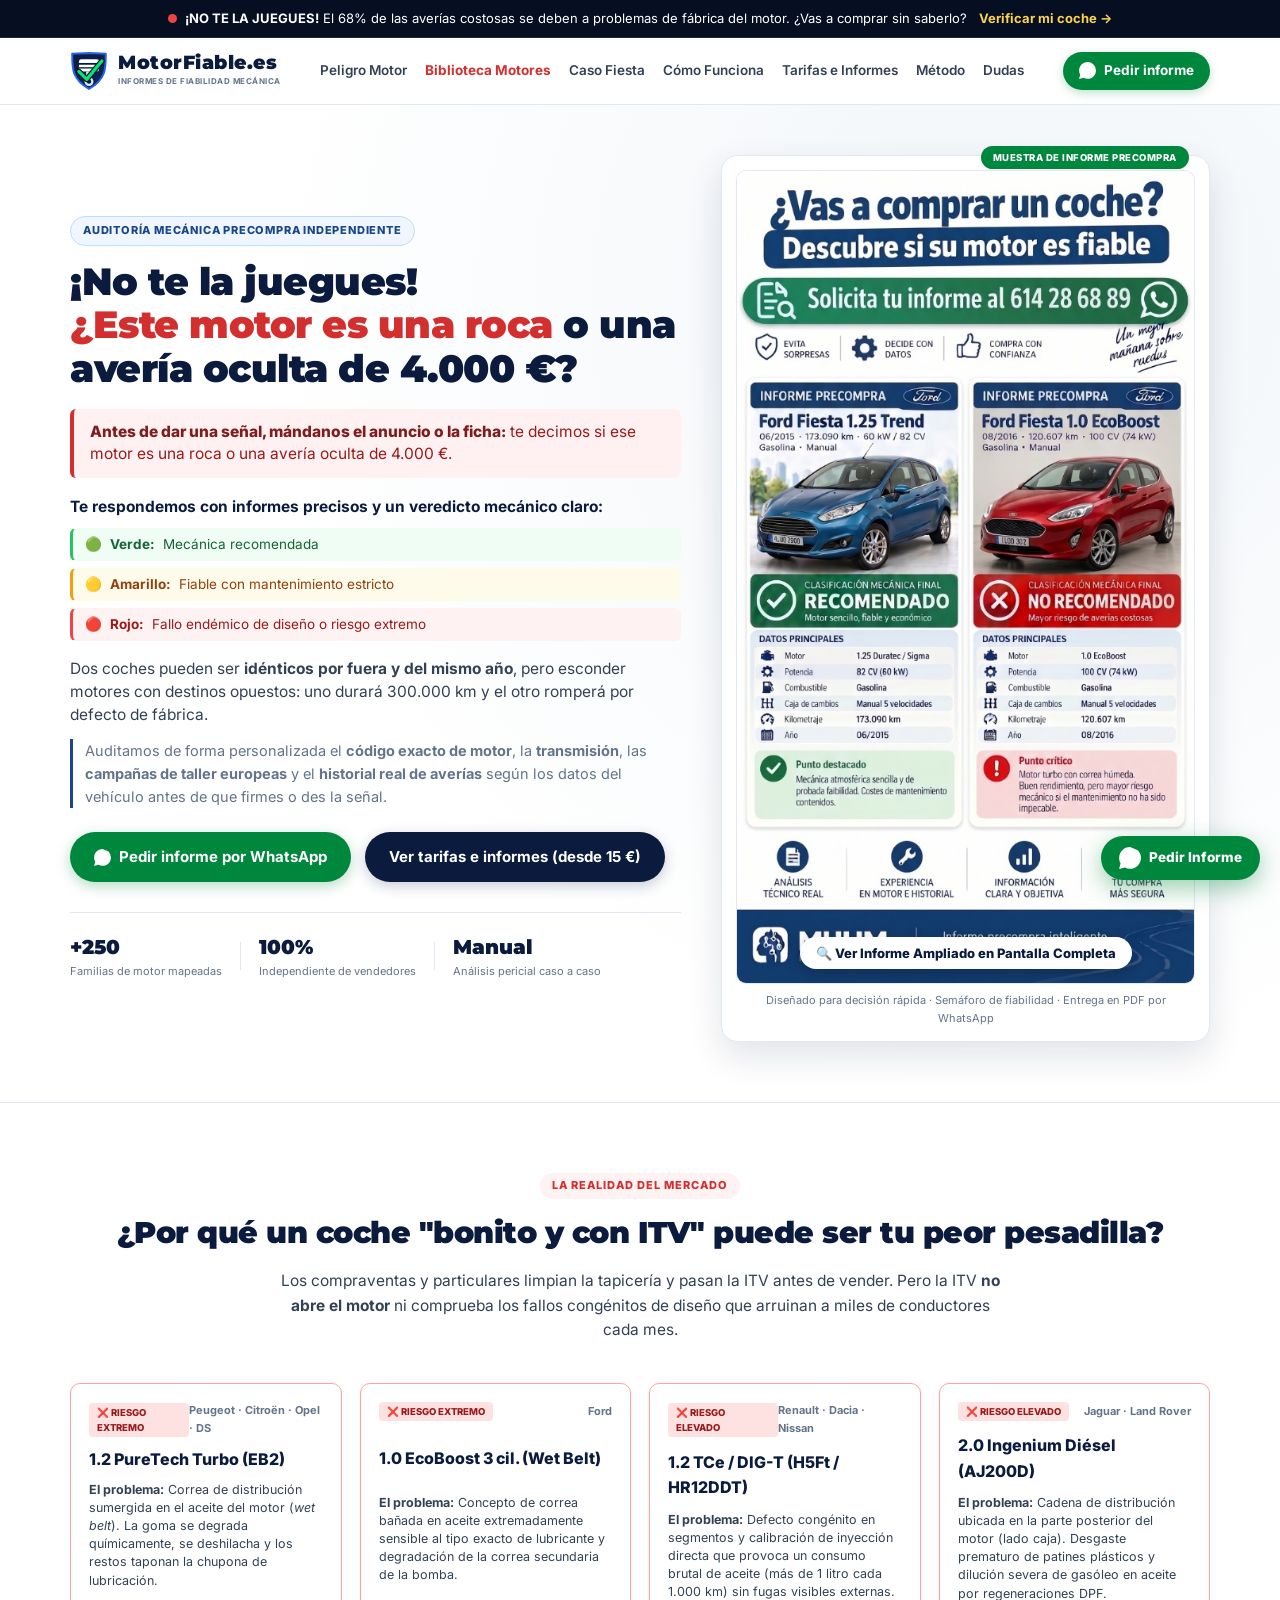
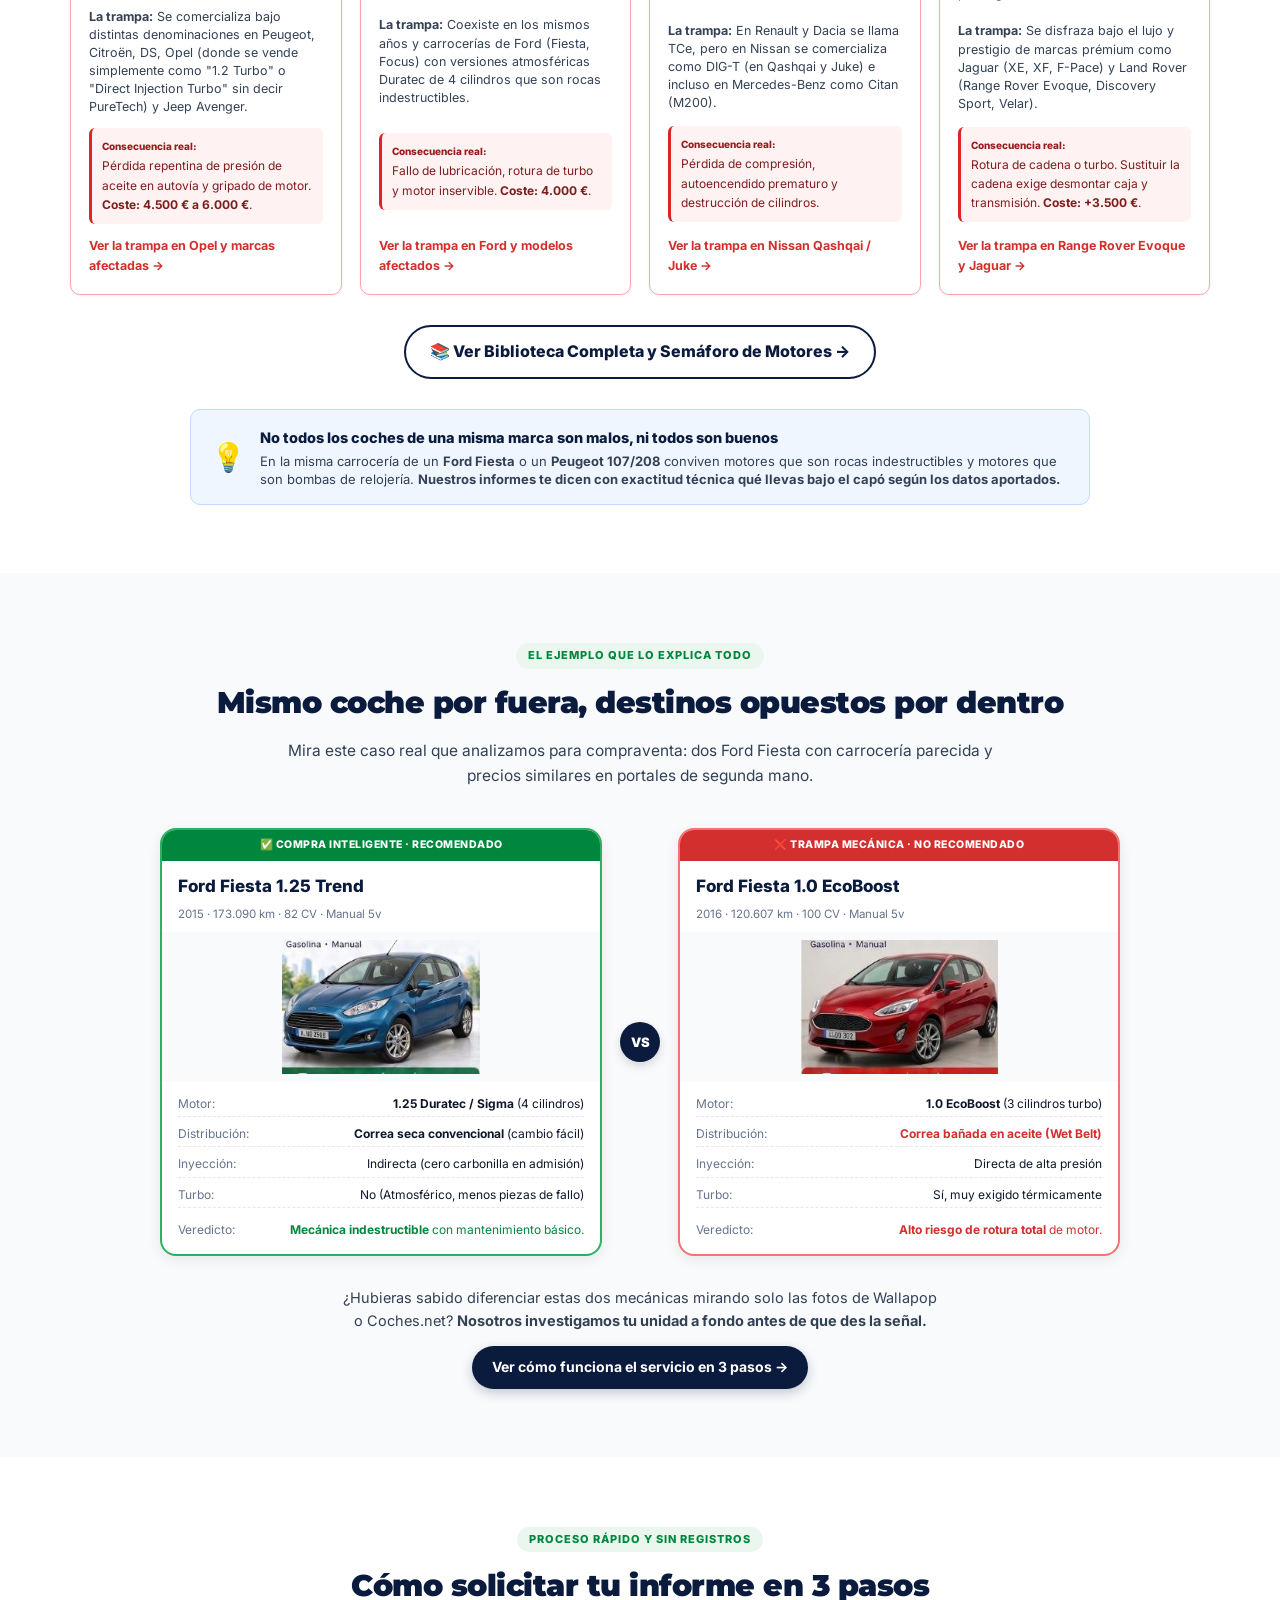
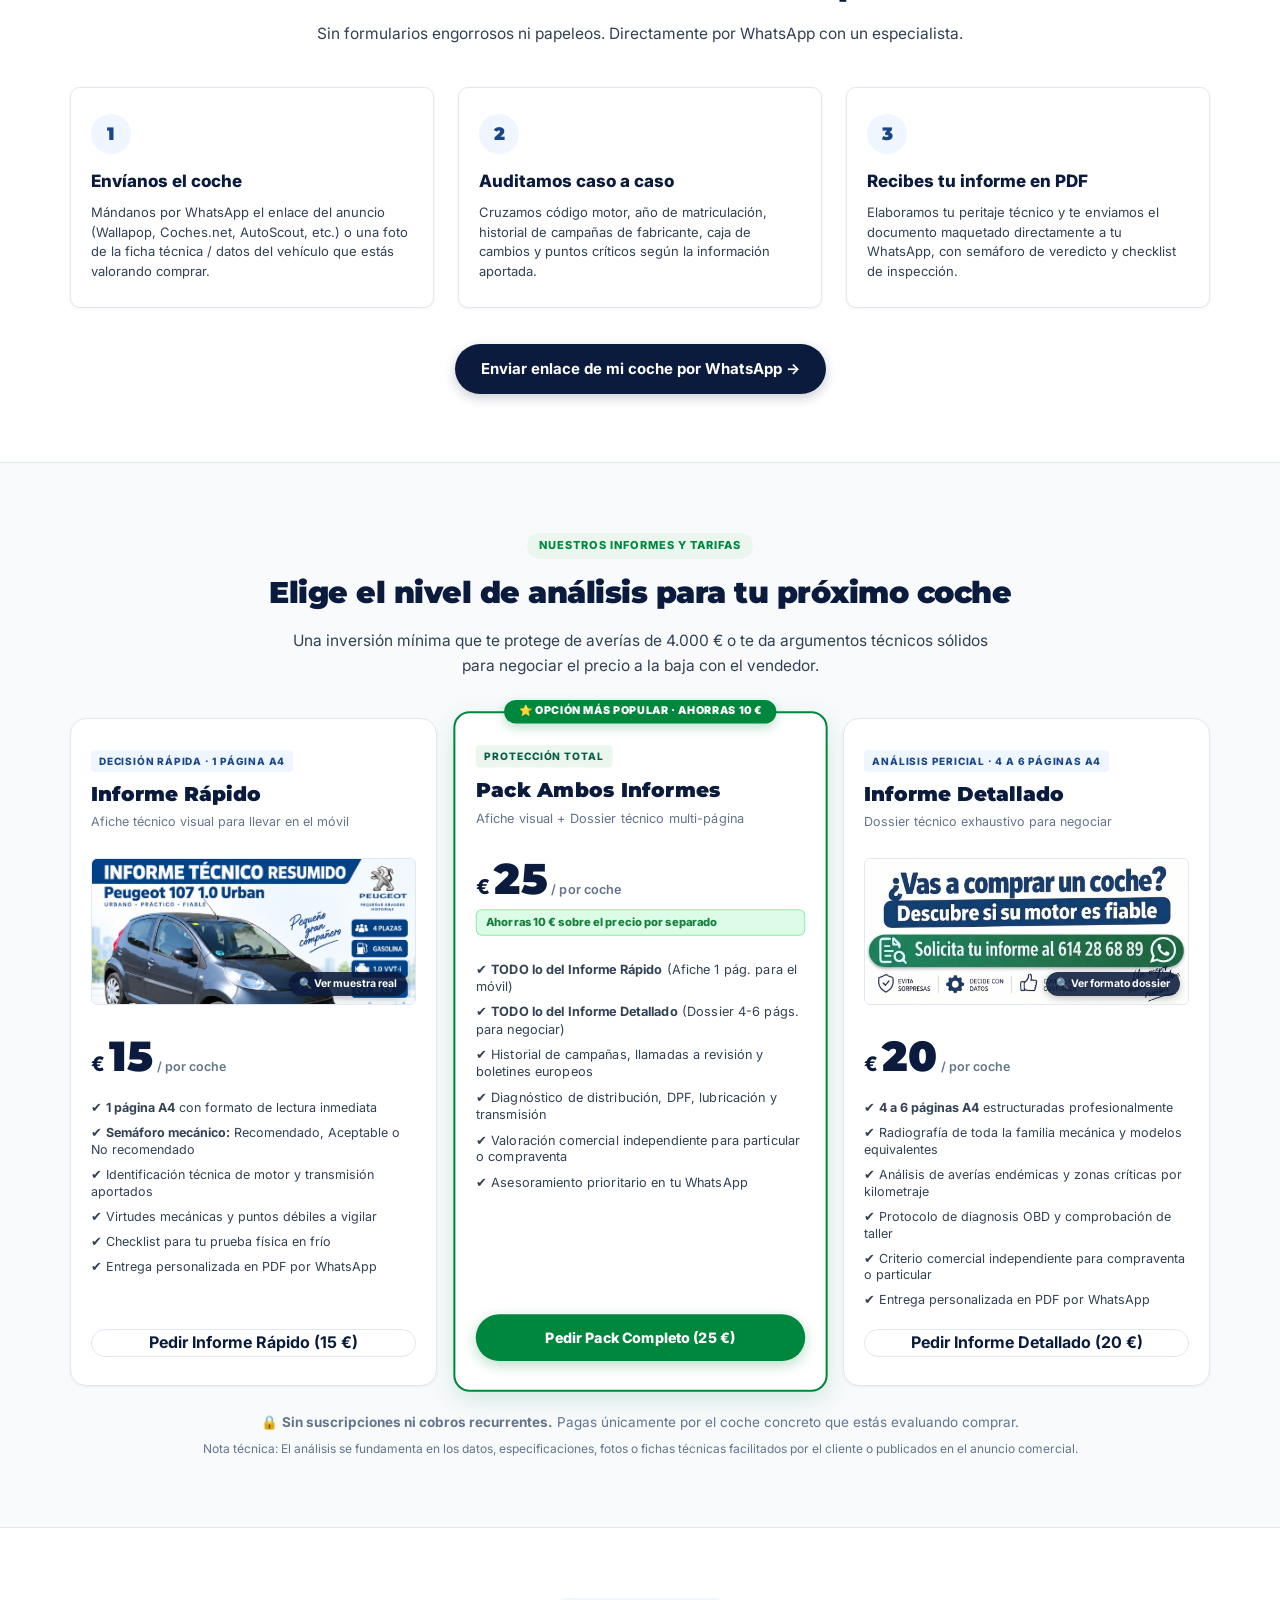
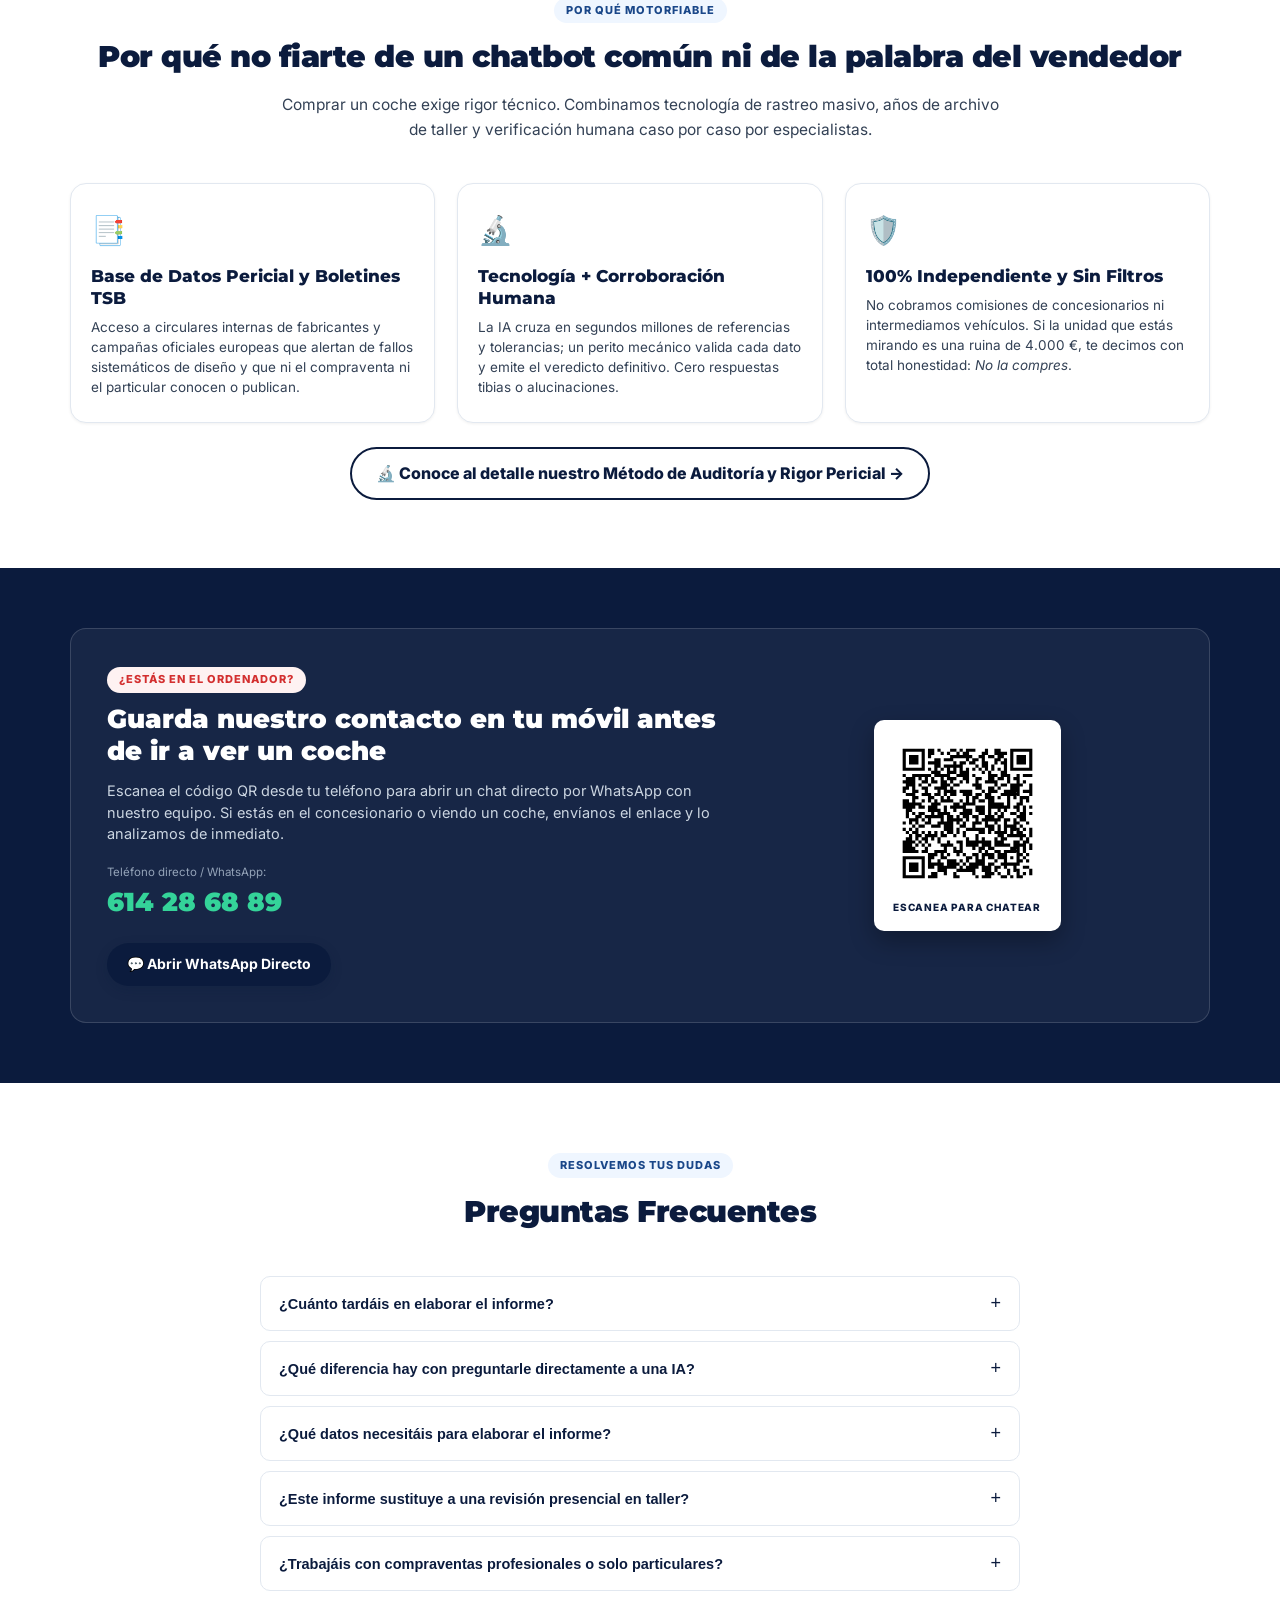
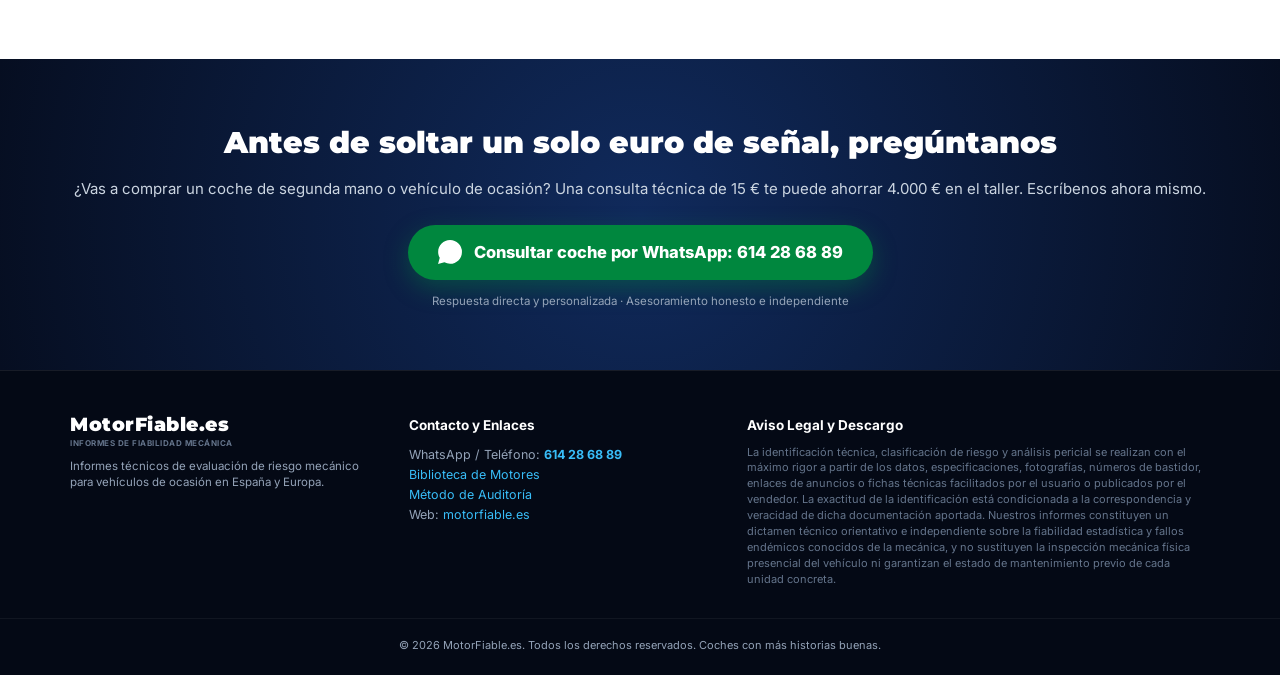
==== commit 970d6ed5: "feat(branding): replace generic wheel icon with brand shield icon and update subtitle to INFORMES DE" ====
--- a/index.html
+++ b/index.html
@@ -132,15 +132,27 @@
     <div class="container header-container">
       <a href="#hero" class="brand-logo">
         <div class="brand-icon">
-          <svg viewBox="0 0 24 24" fill="none" stroke="currentColor" stroke-width="2">
-            <path d="M12 2a10 10 0 1 0 10 10H12V2z"></path>
-            <path d="M12 2a10 10 0 0 1 10 10"></path>
-            <path d="M12 12 2.1 12"></path>
+          <svg viewBox="-1 -1 34 34" fill="none" xmlns="http://www.w3.org/2000/svg">
+            <defs>
+              <linearGradient id="brandShield" x1="0%" y1="0%" x2="100%" y2="100%">
+                <stop offset="0%" stop-color="#0B1B3D"/>
+                <stop offset="100%" stop-color="#11295E"/>
+              </linearGradient>
+            </defs>
+            <path d="M1 0.5 L16 0 L31 0.5 C31 13 31.5 23.5 16 32 C0.5 23.5 1 13 1 0.5 Z" fill="url(#brandShield)" stroke="#2563EB" stroke-width="1.8" stroke-linejoin="round" stroke-linecap="round"/>
+            <rect x="7" y="5.5" width="18" height="11" rx="2" fill="#FFFFFF"/>
+            <rect x="6" y="8.8" width="20" height="1.6" fill="#0B1B3D"/>
+            <rect x="7" y="12.6" width="18" height="1.2" fill="#0B1B3D"/>
+            <rect x="13.5" y="16.5" width="5" height="7.5" fill="#E2E8F0"/>
+            <circle cx="16" cy="25.5" r="4" fill="#E2E8F0"/>
+            <circle cx="16" cy="25.5" r="2" fill="#0B1B3D"/>
+            <path d="M7 16.5 L14 23.5 L27.5 7" fill="none" stroke="#060E21" stroke-width="5" stroke-linecap="round" stroke-linejoin="round"/>
+            <path d="M7 16.5 L14 23.5 L27.5 7" fill="none" stroke="#00E676" stroke-width="3" stroke-linecap="round" stroke-linejoin="round"/>
           </svg>
         </div>
         <div class="brand-names">
           <span class="logo-title">MotorFiable<span class="tld-tag">.es</span></span>
-          <span class="logo-subtitle">PERITAJE Y PRECOMPRA</span>
+          <span class="logo-subtitle">INFORMES DE FIABILIDAD MECÁNICA</span>
         </div>
       </a>
 
@@ -868,7 +880,7 @@
       <div class="footer-left">
         <div class="brand-names">
           <span class="logo-title text-white">MotorFiable<span class="tld-tag">.es</span></span>
-          <span class="logo-subtitle text-muted">PERITAJE Y PRECOMPRA</span>
+          <span class="logo-subtitle text-muted">INFORMES DE FIABILIDAD MECÁNICA</span>
         </div>
         <p class="footer-legal-copy">
           Informes técnicos de evaluación de riesgo mecánico para vehículos de ocasión en España y Europa.
--- a/styles.css
+++ b/styles.css
@@ -152,19 +152,19 @@
 }
 
 .brand-icon {
-  width: 36px;
-  height: 36px;
-  background: var(--primary-navy);
-  border-radius: 8px;
+  width: 38px;
+  height: 38px;
   display: flex;
   align-items: center;
   justify-content: center;
-  color: #FFFFFF;
+  flex-shrink: 0;
+  background: transparent;
 }
 
 .brand-icon svg {
-  width: 20px;
-  height: 20px;
+  width: 38px;
+  height: 38px;
+  display: block;
 }
 
 .brand-names {
@@ -185,7 +185,10 @@
   font-size: 8px;
   font-weight: 700;
   color: var(--text-muted);
-  letter-spacing: 1px;
+  letter-spacing: 0.5px;
+  text-transform: uppercase;
+  margin-top: 3px;
+  white-space: nowrap;
 }
 
 .nav-menu {
@@ -2279,8 +2282,10 @@
 
 @media (max-width: 480px) {
   .brand-logo { gap: 6px; }
+  .brand-icon { width: 30px; height: 30px; }
+  .brand-icon svg { width: 30px; height: 30px; }
   .logo-title { font-size: 16px; }
-  .logo-subtitle { font-size: 7px; }
+  .logo-subtitle { font-size: 6.8px; letter-spacing: 0.2px; }
   .header-actions { gap: 6px; }
   .btn-whatsapp-header { padding: 6px 10px; font-size: 12px; gap: 5px; }
   .btn-wa-icon { width: 15px; height: 15px; }
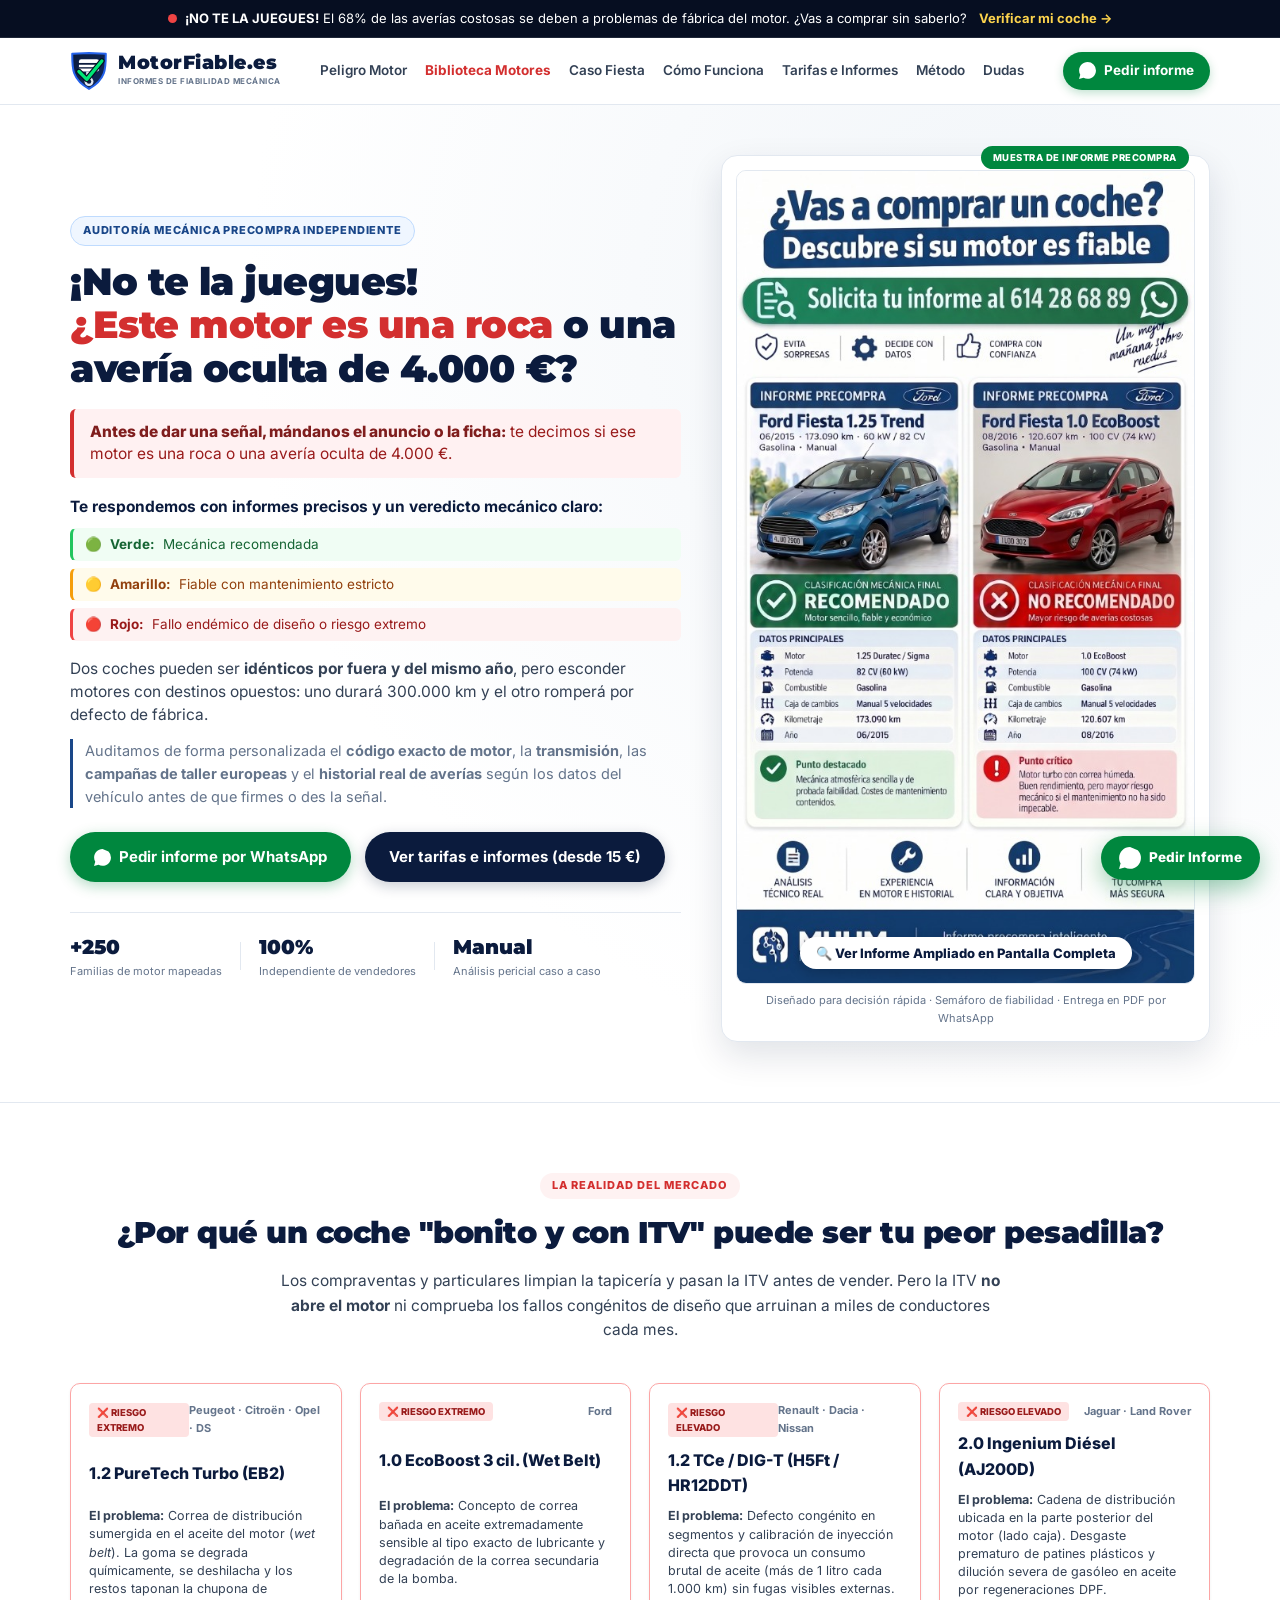
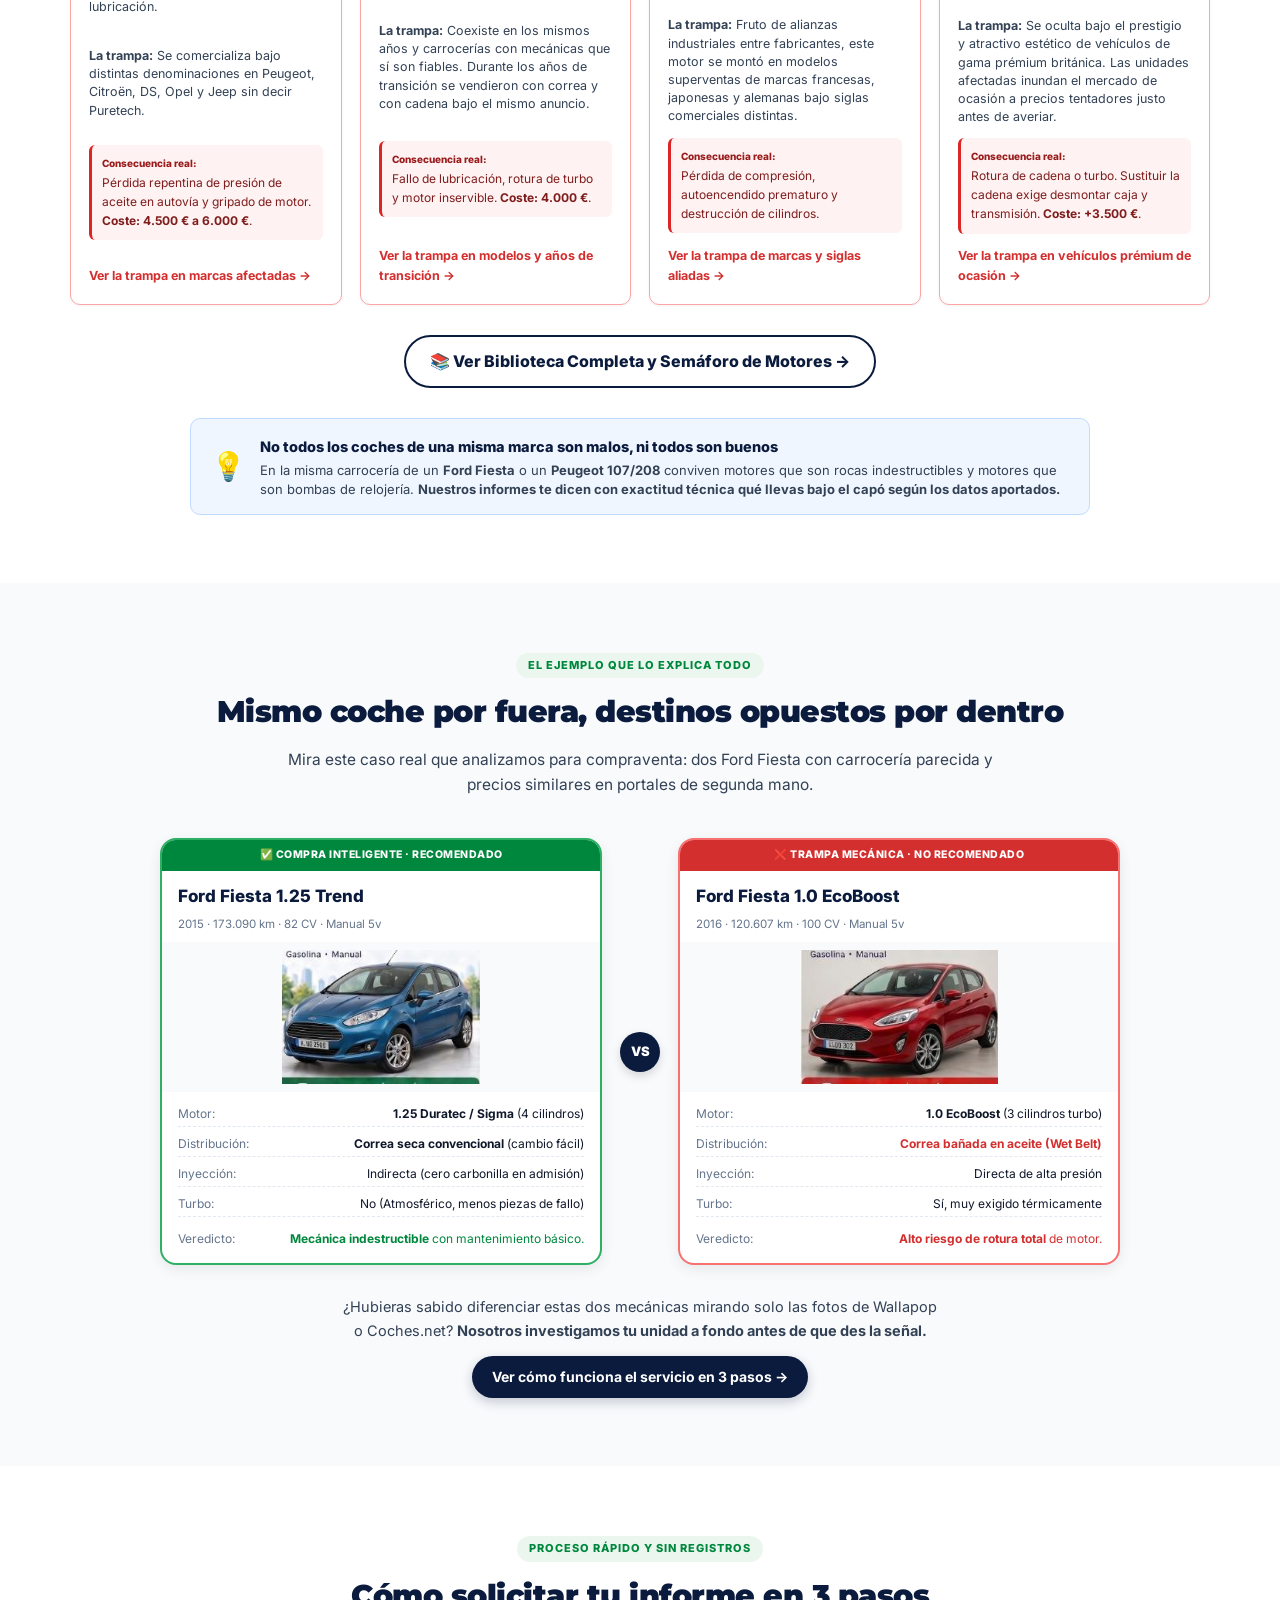
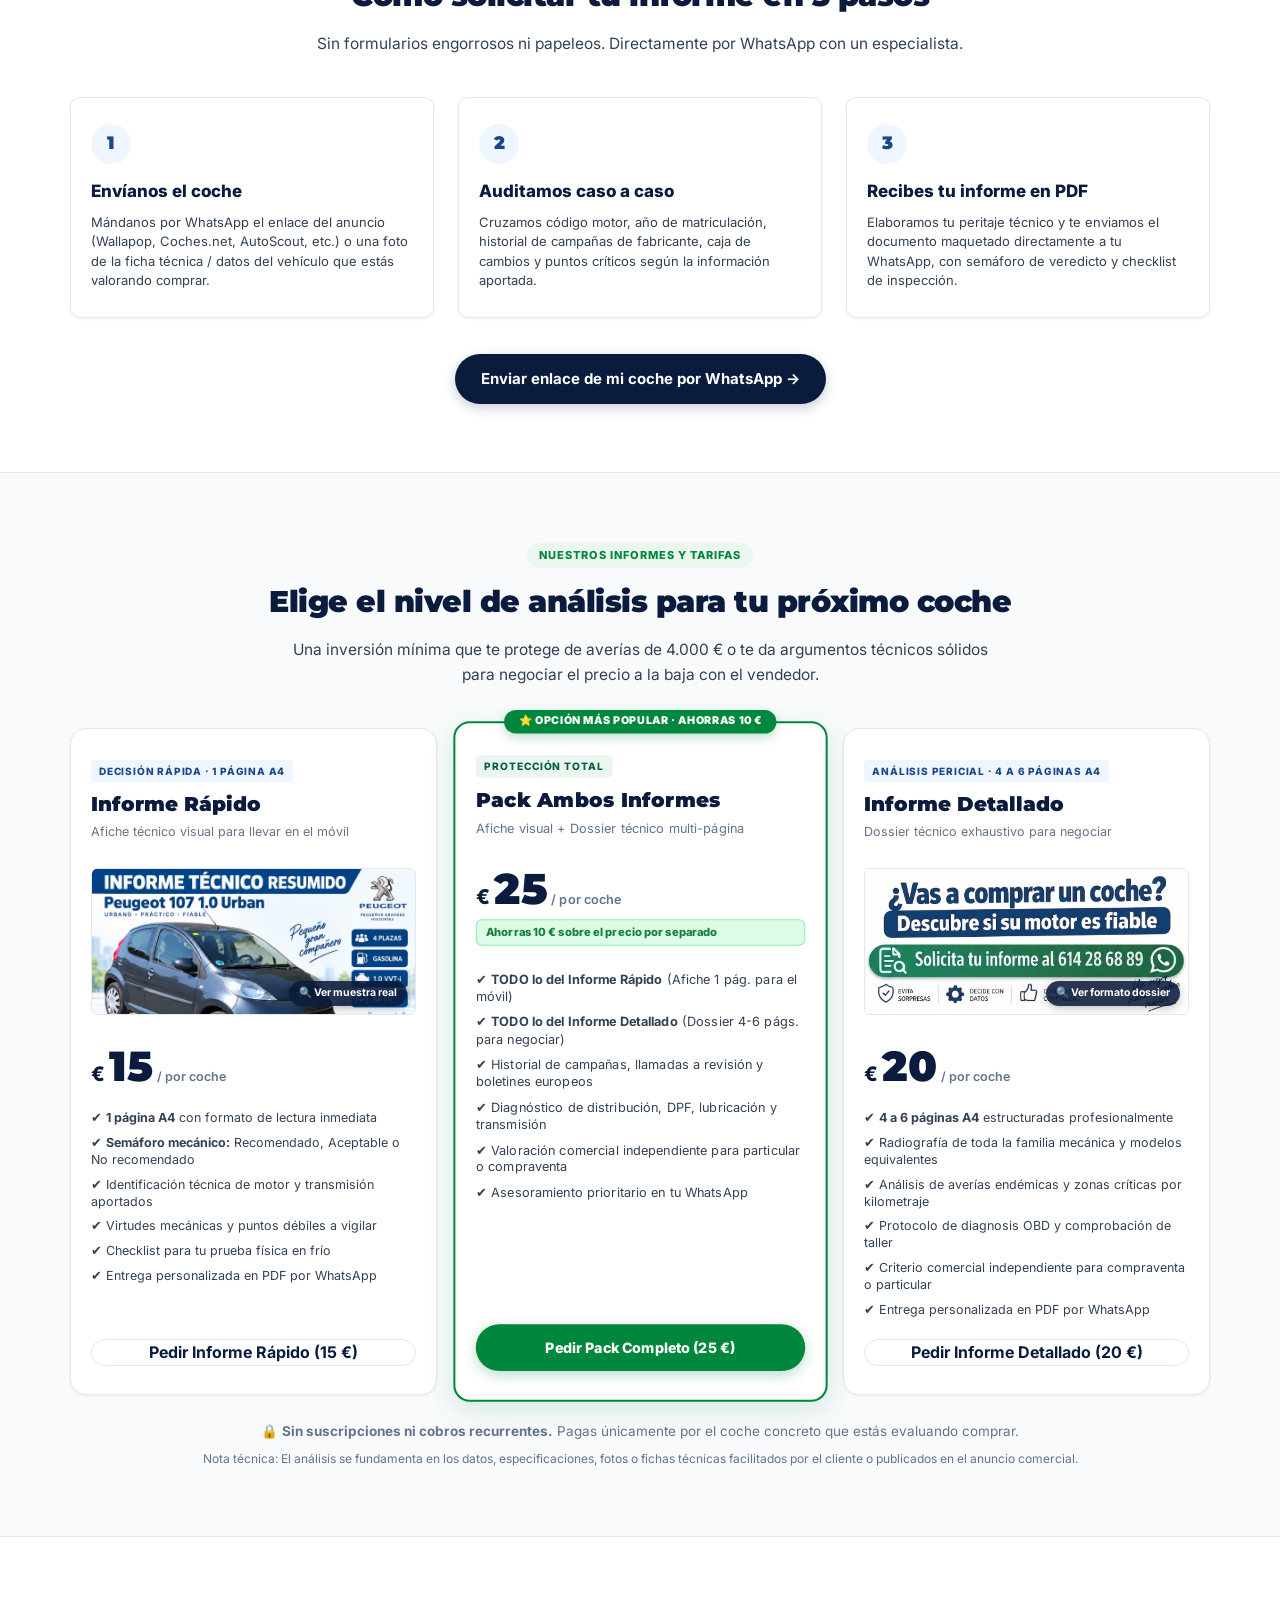
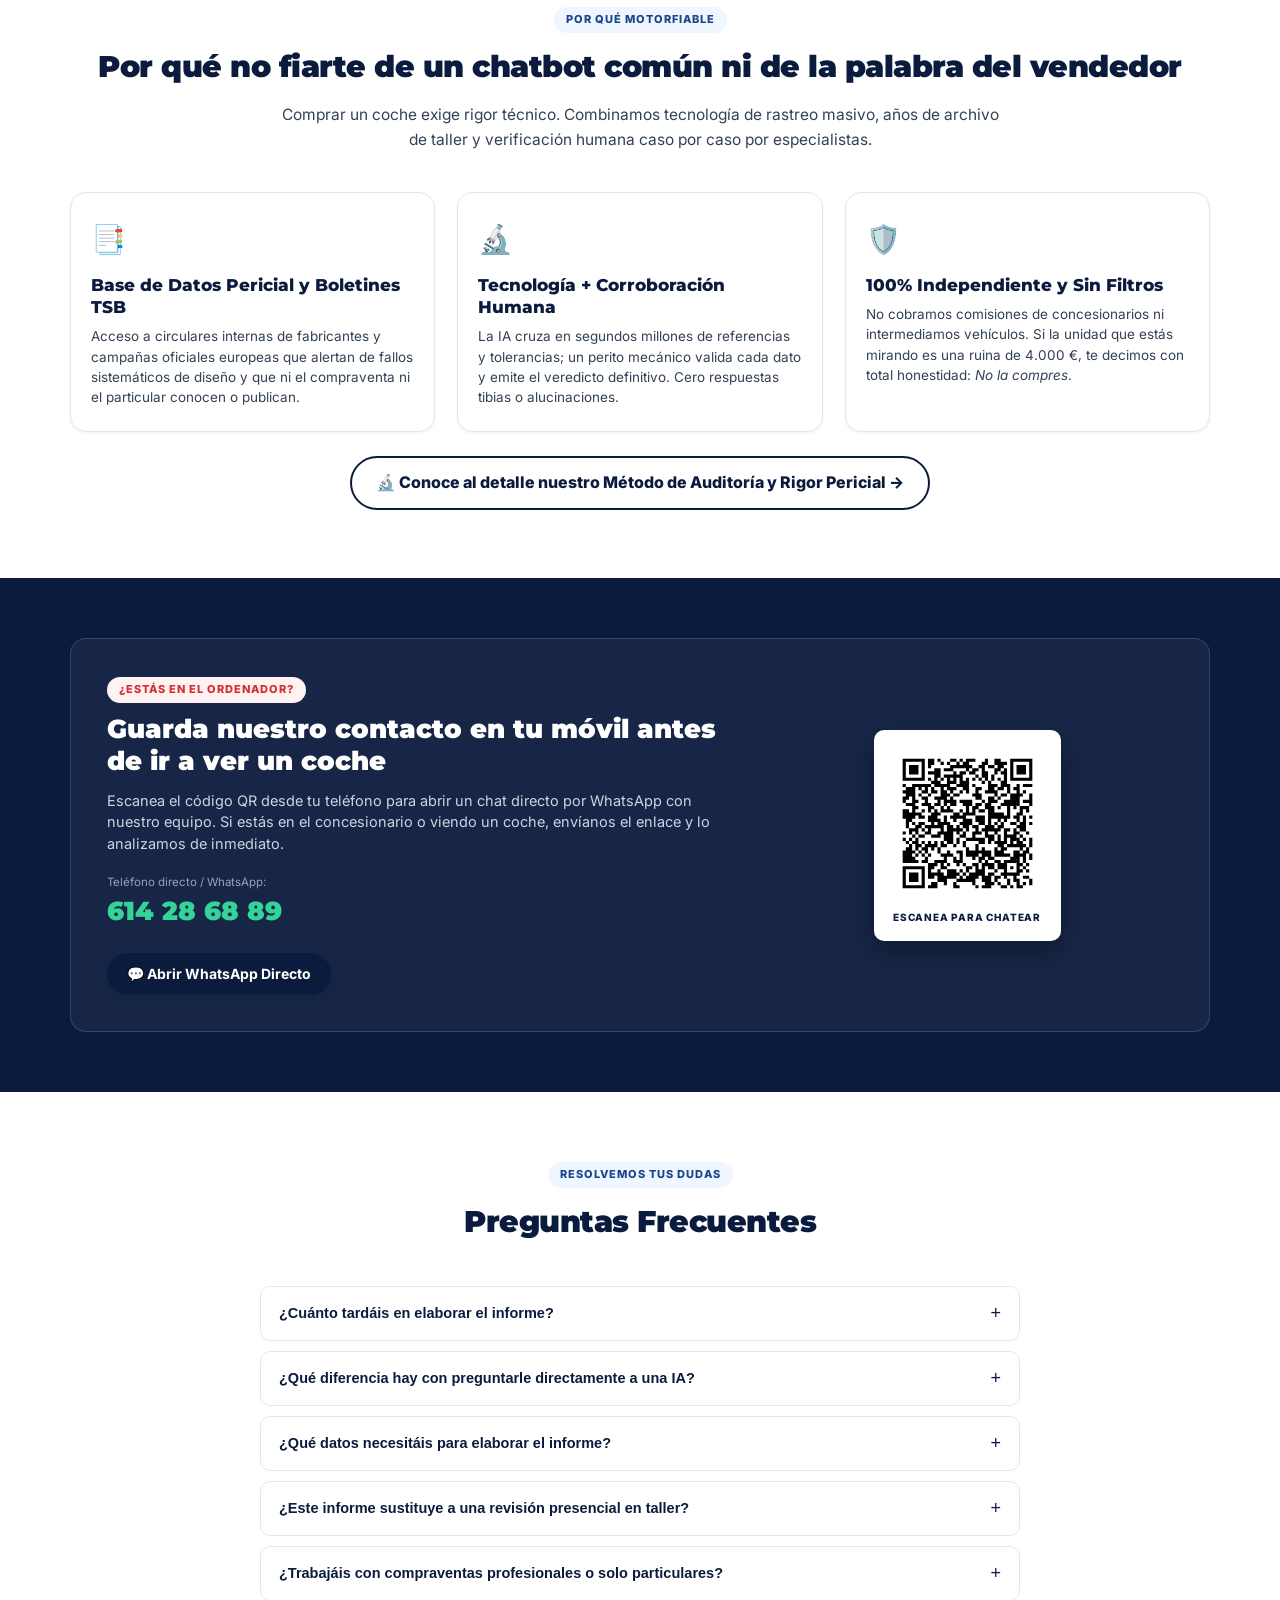
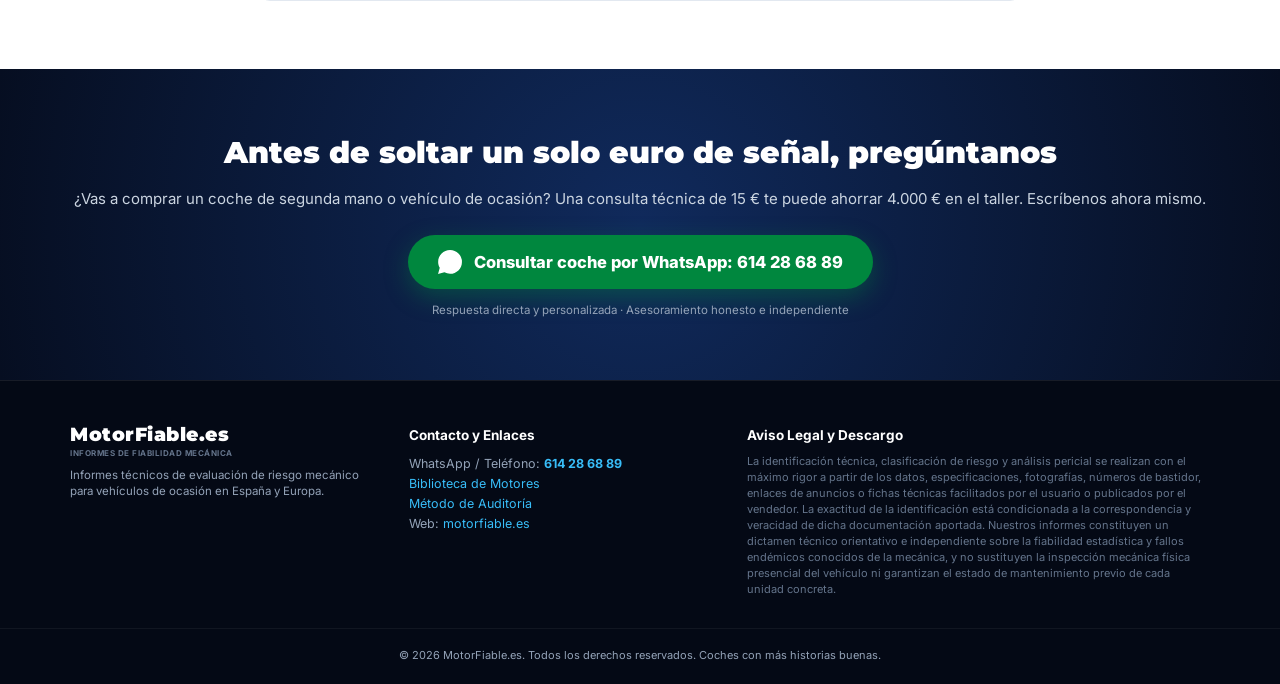
==== commit 659ed329: "copy: withhold exhaustive model lists and enhance curiosity gap across danger cards and engine subpa" ====
--- a/index.html
+++ b/index.html
@@ -332,13 +332,13 @@
             <strong>El problema:</strong> Correa de distribución sumergida en el aceite del motor (<em>wet belt</em>). La goma se degrada químicamente, se deshilacha y los restos taponan la chupona de lubricación.
           </p>
           <p class="danger-flaw" style="margin-top: 6px;">
-            <strong>La trampa:</strong> Se comercializa bajo distintas denominaciones en Peugeot, Citroën, DS, Opel (donde se vende simplemente como "1.2 Turbo" o "Direct Injection Turbo" sin decir PureTech) y Jeep Avenger.
+            <strong>La trampa:</strong> Se comercializa bajo distintas denominaciones en Peugeot, Citroën, DS, Opel y Jeep sin decir Puretech.
           </p>
           <div class="danger-consequence">
             <span class="consequence-label">Consecuencia real:</span>
             <span class="consequence-text">Pérdida repentina de presión de aceite en autovía y gripado de motor. <strong>Coste: 4.500 € a 6.000 €</strong>.</span>
           </div>
-          <a href="motores/1-2-puretech/" class="danger-card-cta">Ver la trampa en Opel y marcas afectadas →</a>
+          <a href="motores/1-2-puretech/" class="danger-card-cta">Ver la trampa en marcas afectadas →</a>
         </div>
 
         <!-- Tarjeta 2: EcoBoost 1.0 (Oculta en Móvil, visible en Desktop) -->
@@ -352,13 +352,13 @@
             <strong>El problema:</strong> Concepto de correa bañada en aceite extremadamente sensible al tipo exacto de lubricante y degradación de la correa secundaria de la bomba.
           </p>
           <p class="danger-flaw" style="margin-top: 6px;">
-            <strong>La trampa:</strong> Coexiste en los mismos años y carrocerías de Ford (Fiesta, Focus) con versiones atmosféricas Duratec de 4 cilindros que son rocas indestructibles.
+            <strong>La trampa:</strong> Coexiste en los mismos años y carrocerías con mecánicas que sí son fiables. Durante los años de transición se vendieron con correa y con cadena bajo el mismo anuncio.
           </p>
           <div class="danger-consequence">
             <span class="consequence-label">Consecuencia real:</span>
             <span class="consequence-text">Fallo de lubricación, rotura de turbo y motor inservible. <strong>Coste: 4.000 €</strong>.</span>
           </div>
-          <a href="motores/1-0-ecoboost/" class="danger-card-cta">Ver la trampa en Ford y modelos afectados →</a>
+          <a href="motores/1-0-ecoboost/" class="danger-card-cta">Ver la trampa en modelos y años de transición →</a>
         </div>
 
         <!-- Tarjeta 3: Renault / Nissan 1.2 TCe (Oculta en Móvil, visible en Desktop) -->
@@ -372,13 +372,13 @@
             <strong>El problema:</strong> Defecto congénito en segmentos y calibración de inyección directa que provoca un consumo brutal de aceite (más de 1 litro cada 1.000 km) sin fugas visibles externas.
           </p>
           <p class="danger-flaw" style="margin-top: 6px;">
-            <strong>La trampa:</strong> En Renault y Dacia se llama TCe, pero en Nissan se comercializa como DIG-T (en Qashqai y Juke) e incluso en Mercedes-Benz como Citan (M200).
+            <strong>La trampa:</strong> Fruto de alianzas industriales entre fabricantes, este motor se montó en modelos superventas de marcas francesas, japonesas y alemanas bajo siglas comerciales distintas.
           </p>
           <div class="danger-consequence">
             <span class="consequence-label">Consecuencia real:</span>
             <span class="consequence-text">Pérdida de compresión, autoencendido prematuro y destrucción de cilindros.</span>
           </div>
-          <a href="motores/1-2-tce-dig-t/" class="danger-card-cta">Ver la trampa en Nissan Qashqai / Juke →</a>
+          <a href="motores/1-2-tce-dig-t/" class="danger-card-cta">Ver la trampa de marcas y siglas aliadas →</a>
         </div>
 
         <!-- Tarjeta 4: Ingenium 2.0d (Visible en Móvil y Desktop) -->
@@ -392,13 +392,13 @@
             <strong>El problema:</strong> Cadena de distribución ubicada en la parte posterior del motor (lado caja). Desgaste prematuro de patines plásticos y dilución severa de gasóleo en aceite por regeneraciones DPF.
           </p>
           <p class="danger-flaw" style="margin-top: 6px;">
-            <strong>La trampa:</strong> Se disfraza bajo el lujo y prestigio de marcas prémium como Jaguar (XE, XF, F-Pace) y Land Rover (Range Rover Evoque, Discovery Sport, Velar).
+            <strong>La trampa:</strong> Se oculta bajo el prestigio y atractivo estético de vehículos de gama prémium británica. Las unidades afectadas inundan el mercado de ocasión a precios tentadores justo antes de averiar.
           </p>
           <div class="danger-consequence">
             <span class="consequence-label">Consecuencia real:</span>
             <span class="consequence-text">Rotura de cadena o turbo. Sustituir la cadena exige desmontar caja y transmisión. <strong>Coste: +3.500 €</strong>.</span>
           </div>
-          <a href="motores/2-0-ingenium/" class="danger-card-cta">Ver la trampa en Range Rover Evoque y Jaguar →</a>
+          <a href="motores/2-0-ingenium/" class="danger-card-cta">Ver la trampa en vehículos prémium de ocasión →</a>
         </div>
 
       </div>
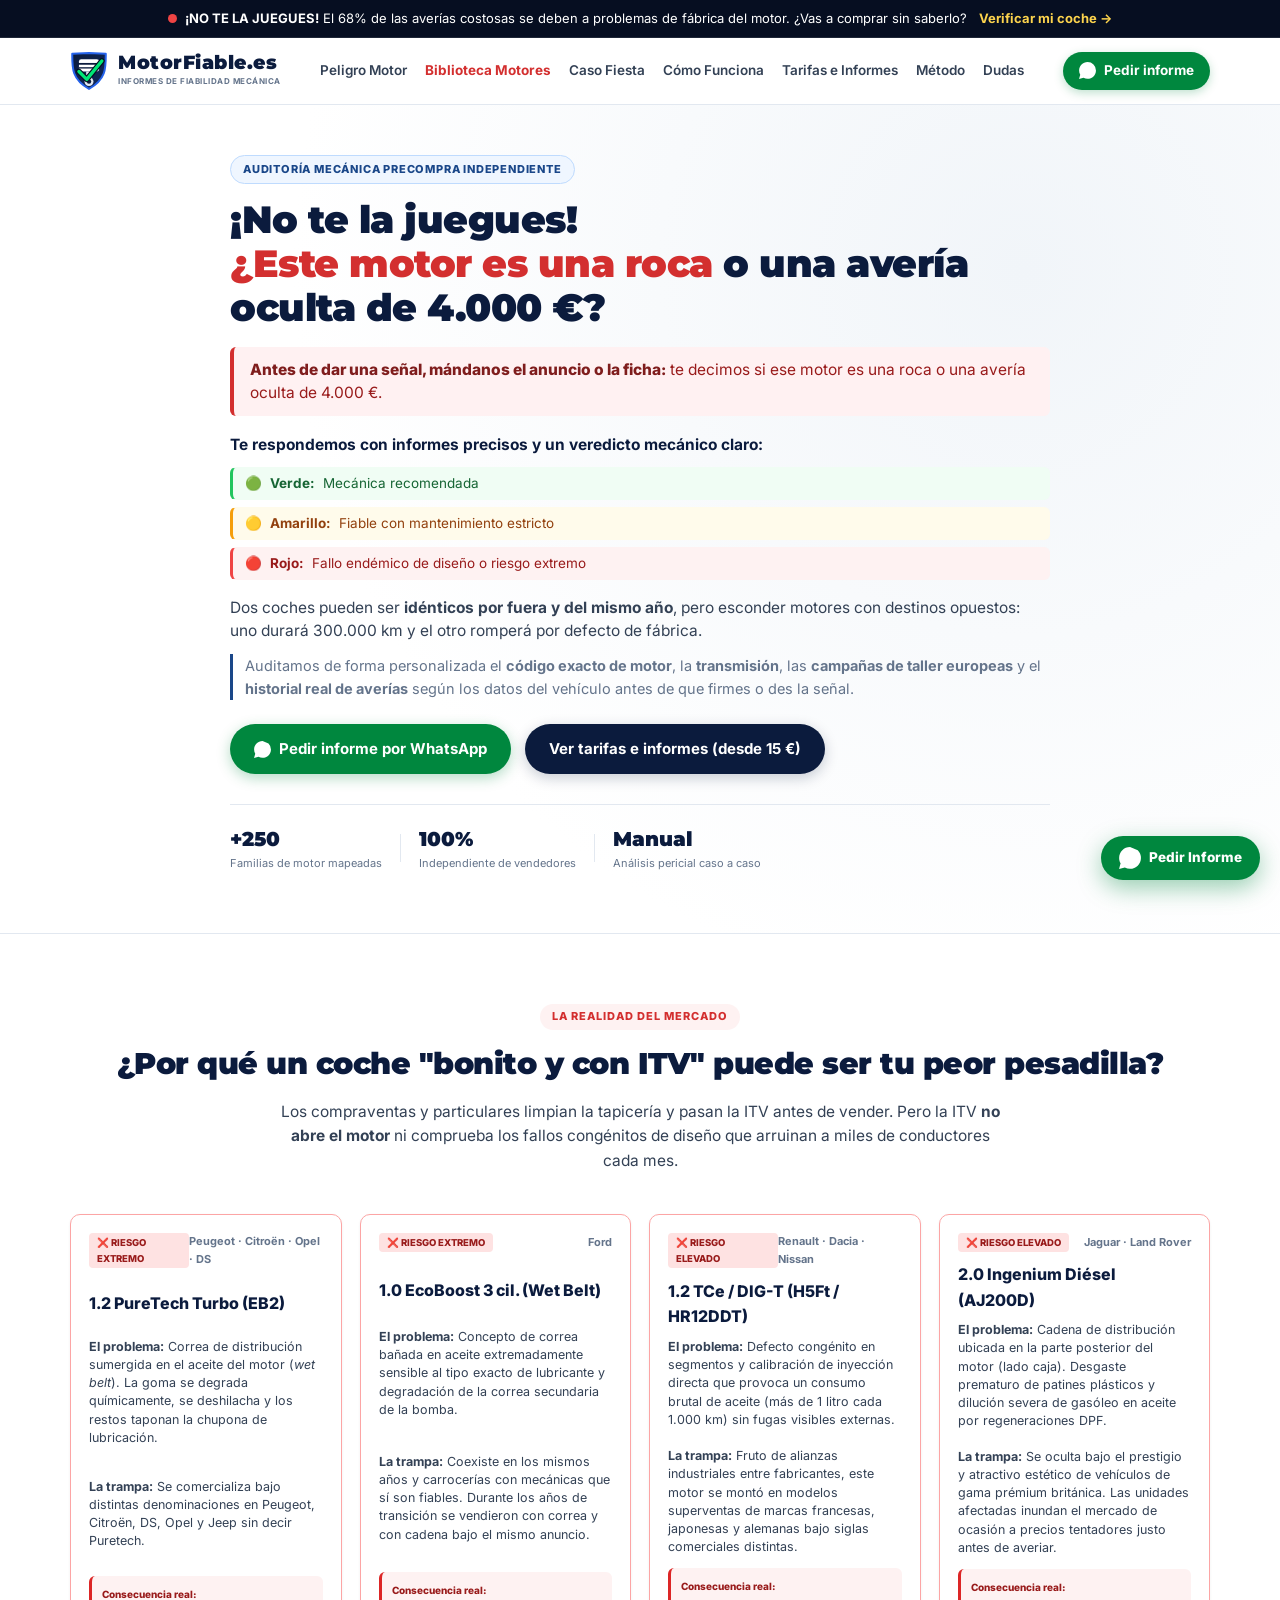
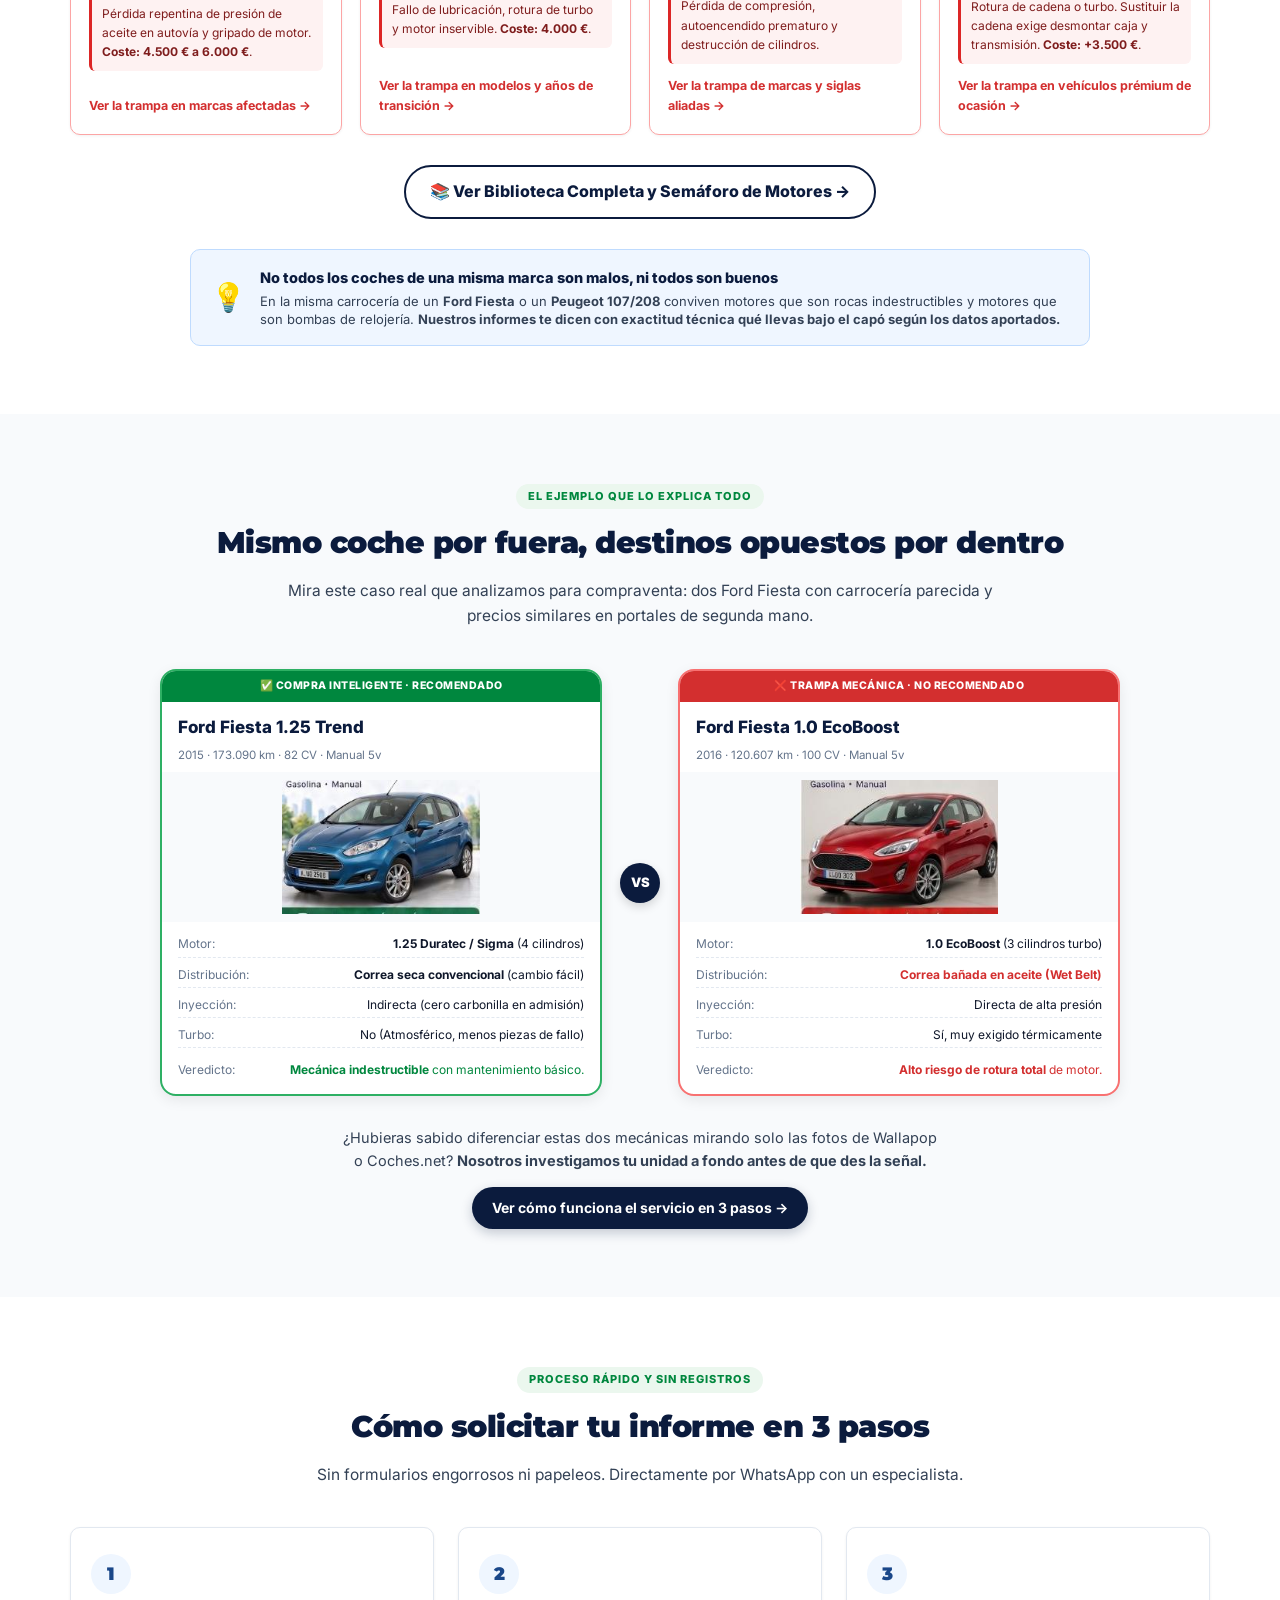
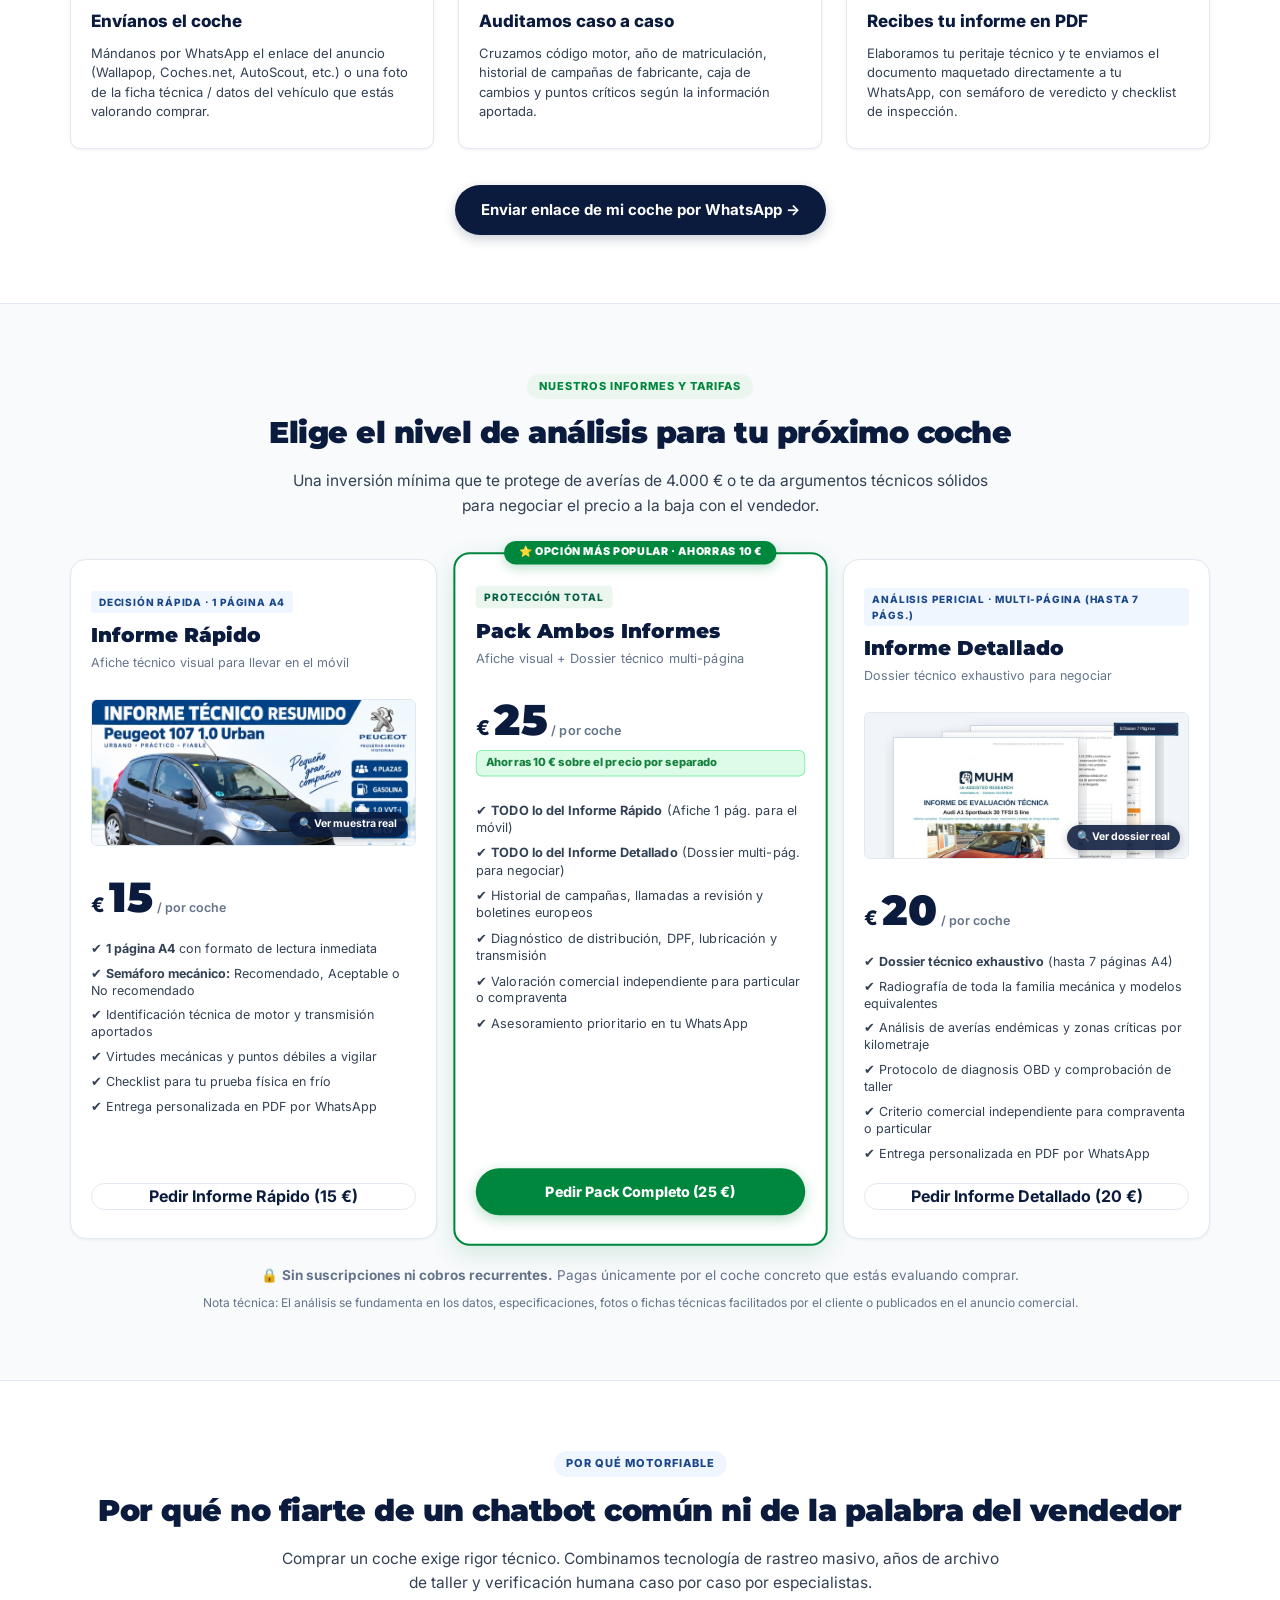
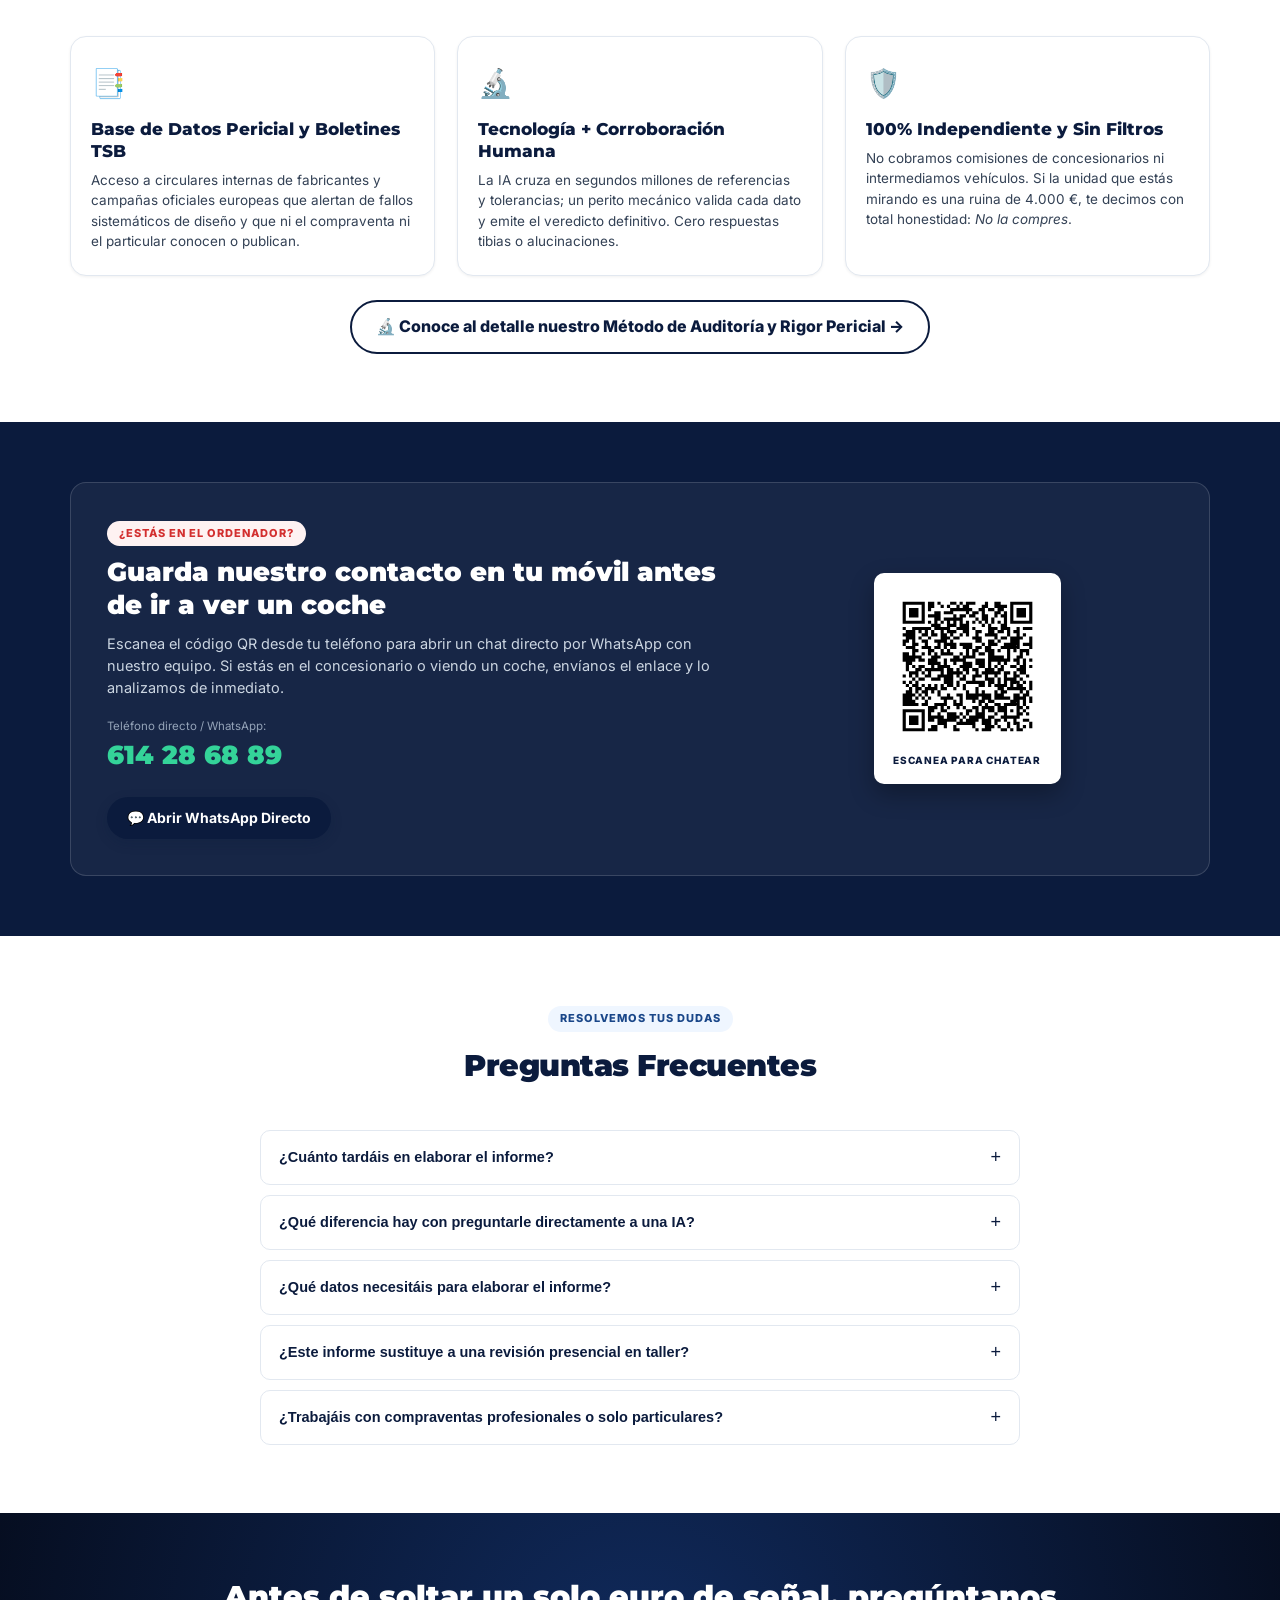
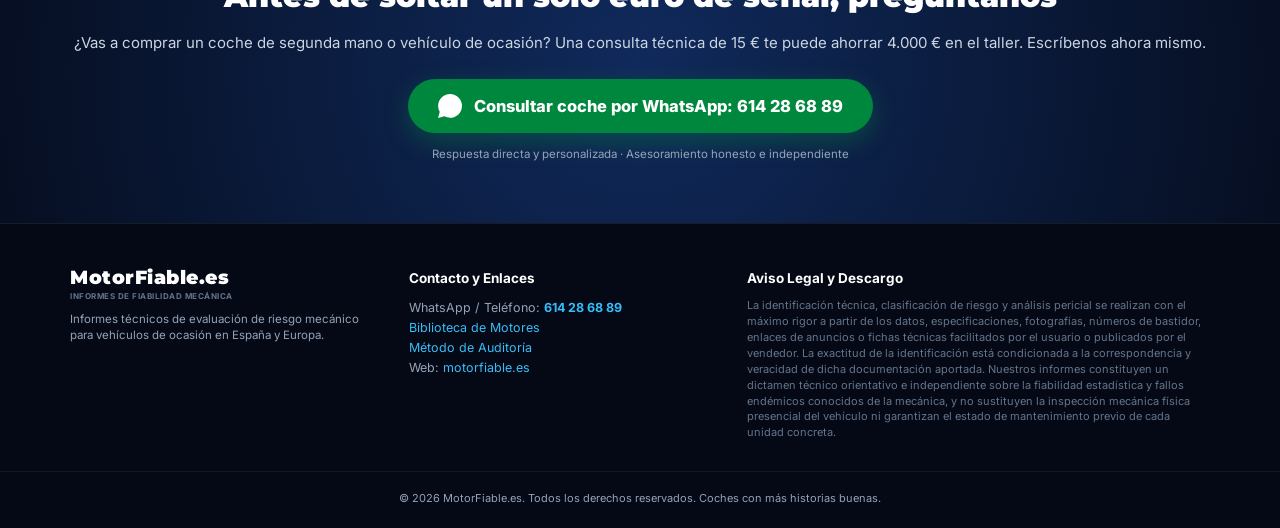
==== commit 8c76489e: "fix(hero, pricing): remove promotional poster from hero, integrate real 7-page Audi A1 dossier sampl" ====
--- a/index.html
+++ b/index.html
@@ -15,13 +15,13 @@
   <meta property="og:title" content="MotorFiable.es · ¿Este motor es fiable o una avería de 4.000 €?">
   <meta property="og:description" content="Auditamos el código de motor, transmisión, fallos endémicos y campañas oficiales antes de que des la señal. Informes precompra independientes desde 15 €.">
   <meta property="og:url" content="https://motorfiable.es/">
-  <meta property="og:image" content="https://motorfiable.es/assets/afiche-comercial-original.jpg">
+  <meta property="og:image" content="https://motorfiable.es/assets/muestra-informe-detallado-card-thumb.jpg">
 
   <!-- Twitter Card -->
   <meta name="twitter:card" content="summary_large_image">
   <meta name="twitter:title" content="MotorFiable.es · Informes Precompra de Motor">
   <meta name="twitter:description" content="Descubre si el coche de ocasión que vas a comprar es fiable antes de soltar un solo euro de señal.">
-  <meta name="twitter:image" content="https://motorfiable.es/assets/afiche-comercial-original.jpg">
+  <meta name="twitter:image" content="https://motorfiable.es/assets/muestra-informe-detallado-card-thumb.jpg">
 
   <!-- Datos Estructurados Schema.org (JSON-LD) para Google -->
   <script type="application/ld+json">
@@ -219,7 +219,7 @@
 
   <!-- Hero Section -->
   <section class="hero-section" id="hero">
-    <div class="container hero-grid">
+    <div class="container hero-container">
       
       <div class="hero-content">
         <div class="hero-badge">
@@ -283,24 +283,6 @@
           <div class="stat-box">
             <span class="stat-number">Manual</span>
             <span class="stat-label">Análisis pericial caso a caso</span>
-          </div>
-        </div>
-      </div>
-
-      <!-- Hero Visual: Visualizador de Muestra de Informe Oficial -->
-      <div class="hero-visual">
-        <div class="poster-preview-card">
-          <div class="poster-preview-badge">MUESTRA DE INFORME PRECOMPRA</div>
-          <div class="poster-frame">
-            <img src="assets/afiche-comercial-original.jpg" alt="Muestra de Informe Precompra MotorFiable" class="poster-img-hero">
-            <div class="poster-overlay-action">
-              <button onclick="openImageModal('assets/afiche-comercial-original.jpg')" class="btn btn-light-glow">
-                🔍 Ver Informe Ampliado en Pantalla Completa
-              </button>
-            </div>
-          </div>
-          <div class="poster-caption">
-            <span>Diseñado para decisión rápida · Semáforo de fiabilidad · Entrega en PDF por WhatsApp</span>
           </div>
         </div>
       </div>
@@ -590,7 +572,7 @@
           </div>
 
           <!-- Muestra Visual Integrada con Zoom -->
-          <div class="pricing-preview-thumb" onclick="openImageModal('assets/informe-peugeot-107.jpg')">
+          <div class="pricing-preview-thumb" onclick="openImageModal('assets/informe-peugeot-107.jpg', 'Muestra real: Informe Rápido (1 página A4) · Veredicto de decisión inmediata para llevar en el móvil')">
             <img src="assets/informe-peugeot-107.jpg" alt="Muestra Informe Reducido Peugeot 107">
             <span class="thumb-zoom-tag">🔍 Ver muestra real</span>
           </div>
@@ -638,7 +620,7 @@
 
           <ul class="pricing-features">
             <li>✔ <strong>TODO lo del Informe Rápido</strong> (Afiche 1 pág. para el móvil)</li>
-            <li>✔ <strong>TODO lo del Informe Detallado</strong> (Dossier 4-6 págs. para negociar)</li>
+            <li>✔ <strong>TODO lo del Informe Detallado</strong> (Dossier multi-pág. para negociar)</li>
             <li>✔ Historial de campañas, llamadas a revisión y boletines europeos</li>
             <li>✔ Diagnóstico de distribución, DPF, lubricación y transmisión</li>
             <li>✔ Valoración comercial independiente para particular o compraventa</li>
@@ -655,15 +637,15 @@
         <!-- Tarifa 3: Detallado / Dossier Pericial -->
         <div class="pricing-card">
           <div class="pricing-header">
-            <span class="pricing-type-badge">ANÁLISIS PERICIAL · 4 A 6 PÁGINAS A4</span>
+            <span class="pricing-type-badge">ANÁLISIS PERICIAL · MULTI-PÁGINA (HASTA 7 PÁGS.)</span>
             <h3 class="pricing-title">Informe Detallado</h3>
             <p class="pricing-subtitle">Dossier técnico exhaustivo para negociar</p>
           </div>
 
           <!-- Muestra Visual Integrada con Zoom -->
-          <div class="pricing-preview-thumb" onclick="openImageModal('assets/afiche-comercial-original.jpg')">
-            <img src="assets/afiche-comercial-original.jpg" alt="Muestra Dossier Pericial">
-            <span class="thumb-zoom-tag">🔍 Ver formato dossier</span>
+          <div class="pricing-preview-thumb" onclick="openImageModal('assets/muestra-informe-detallado-spread.jpg', 'Muestra real: Informe Técnico Detallado (Audi A1 Sportback) · <a href=\'assets/muestra-informe-detallado-audi-a1.pdf\' target=\'_blank\' rel=\'noopener\'>📄 Abrir y descargar PDF completo de muestra (7 páginas)</a>')">
+            <img src="assets/muestra-informe-detallado-card-thumb.jpg" alt="Muestra Informe Detallado Audi A1 Sportback">
+            <span class="thumb-zoom-tag">🔍 Ver dossier real</span>
           </div>
 
           <div class="pricing-price-wrap">
@@ -673,7 +655,7 @@
           </div>
 
           <ul class="pricing-features">
-            <li>✔ <strong>4 a 6 páginas A4</strong> estructuradas profesionalmente</li>
+            <li>✔ <strong>Dossier técnico exhaustivo</strong> (hasta 7 páginas A4)</li>
             <li>✔ Radiografía de toda la familia mecánica y modelos equivalentes</li>
             <li>✔ Análisis de averías endémicas y zonas críticas por kilometraje</li>
             <li>✔ Protocolo de diagnosis OBD y comprobación de taller</li>
--- a/styles.css
+++ b/styles.css
@@ -471,11 +471,9 @@
   border-bottom: 1px solid var(--border-light);
 }
 
-.hero-grid {
-  display: grid;
-  grid-template-columns: 1.25fr 1fr;
-  gap: 40px;
-  align-items: center;
+.hero-container, .hero-grid {
+  max-width: 860px;
+  margin: 0 auto;
 }
 
 .hero-badge {
@@ -2194,12 +2192,41 @@
   cursor: pointer;
 }
 
+#modalCaption {
+  margin: 14px auto 24px auto;
+  text-align: center;
+  color: #F8FAFC;
+  font-size: 14px;
+  max-width: 850px;
+  padding: 0 16px;
+  line-height: 1.5;
+}
+
+#modalCaption a {
+  display: inline-block;
+  margin-top: 8px;
+  background: rgba(255, 255, 255, 0.15);
+  color: #38BDF8;
+  padding: 6px 18px;
+  border-radius: var(--radius-full);
+  border: 1px solid rgba(56, 189, 248, 0.5);
+  text-decoration: none;
+  font-weight: 700;
+  transition: var(--transition);
+}
+
+#modalCaption a:hover {
+  background: var(--primary-blue);
+  color: #FFFFFF;
+  border-color: #60A5FA;
+}
+
 /* Responsive Tablet y Móvil */
 @media (max-width: 992px) {
   html { scroll-padding-top: 110px; }
   section[id], div[id] { scroll-margin-top: 112px; }
 
-  .hero-grid { grid-template-columns: 1fr; }
+  .hero-container, .hero-grid { width: 100%; }
   .versus-container { grid-template-columns: 1fr; }
   .versus-separator { margin: -10px 0; }
   .report-showcase-grid { grid-template-columns: 1fr; }
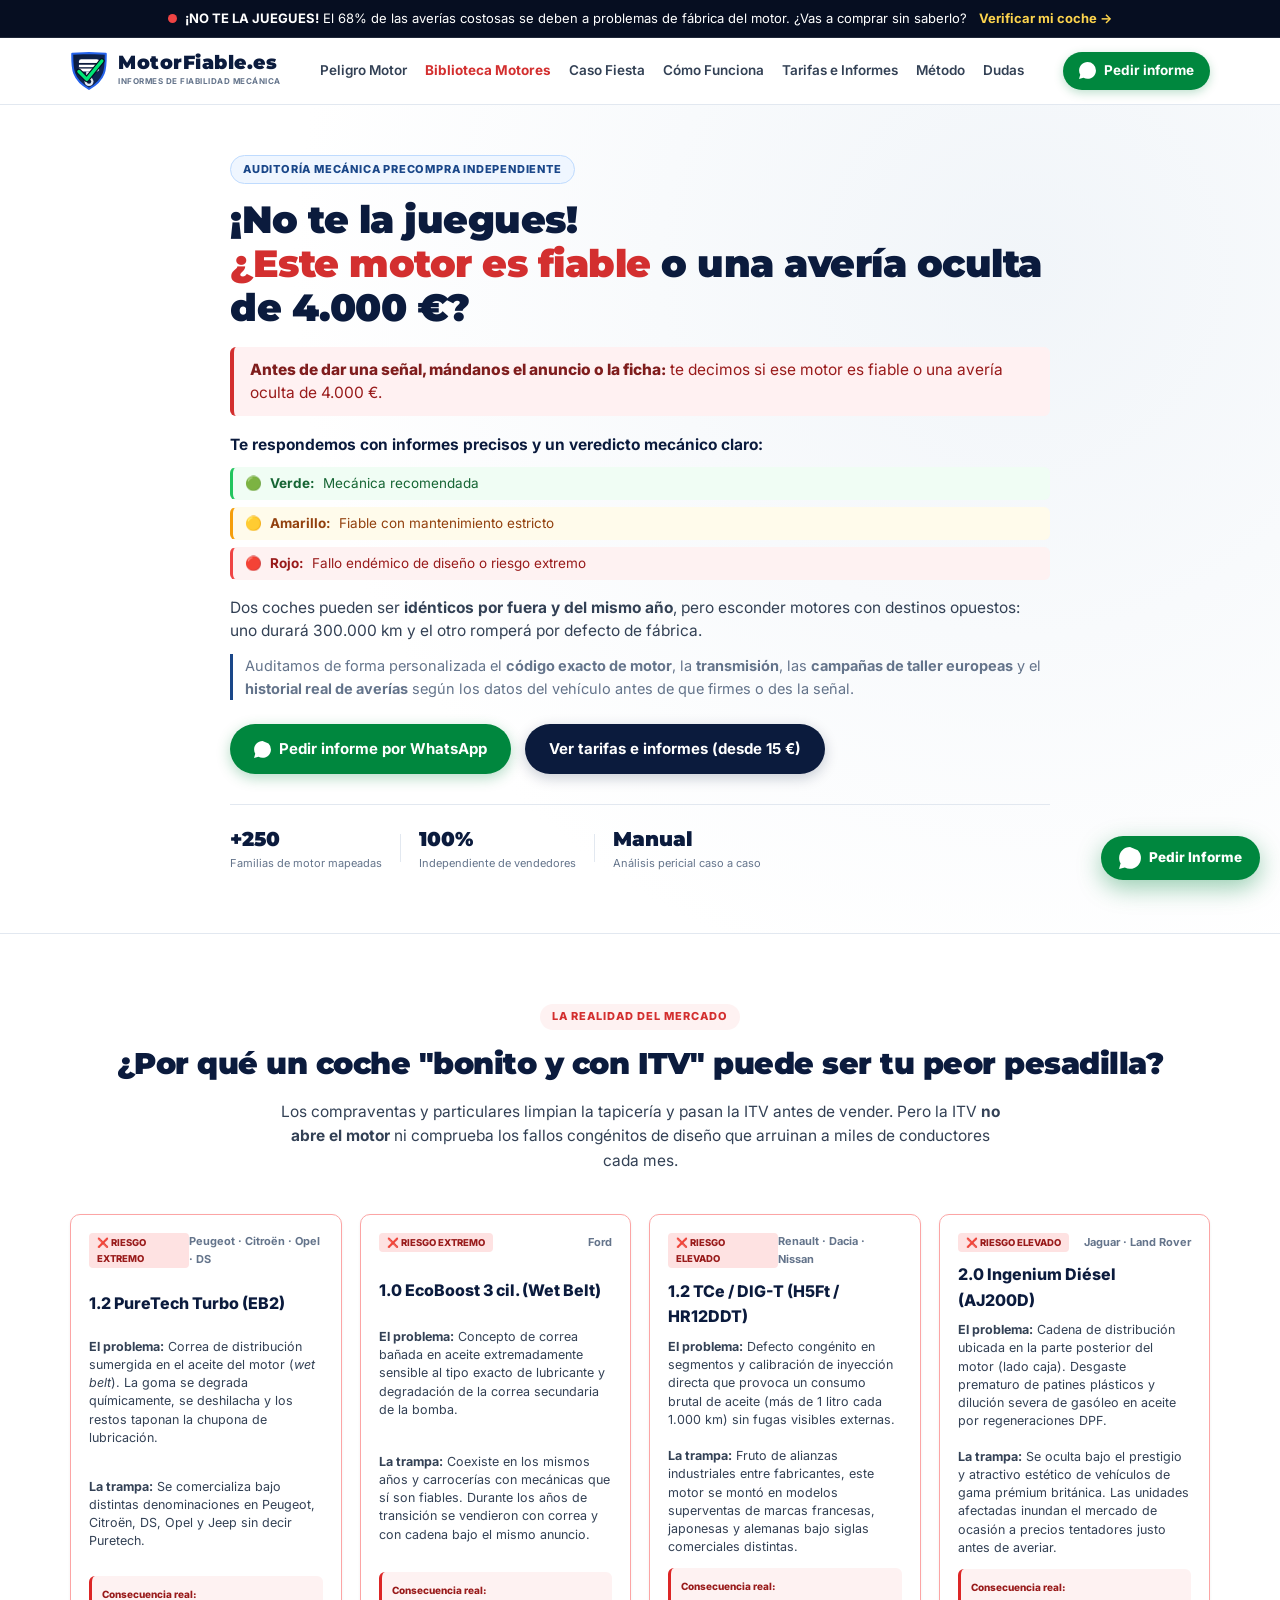
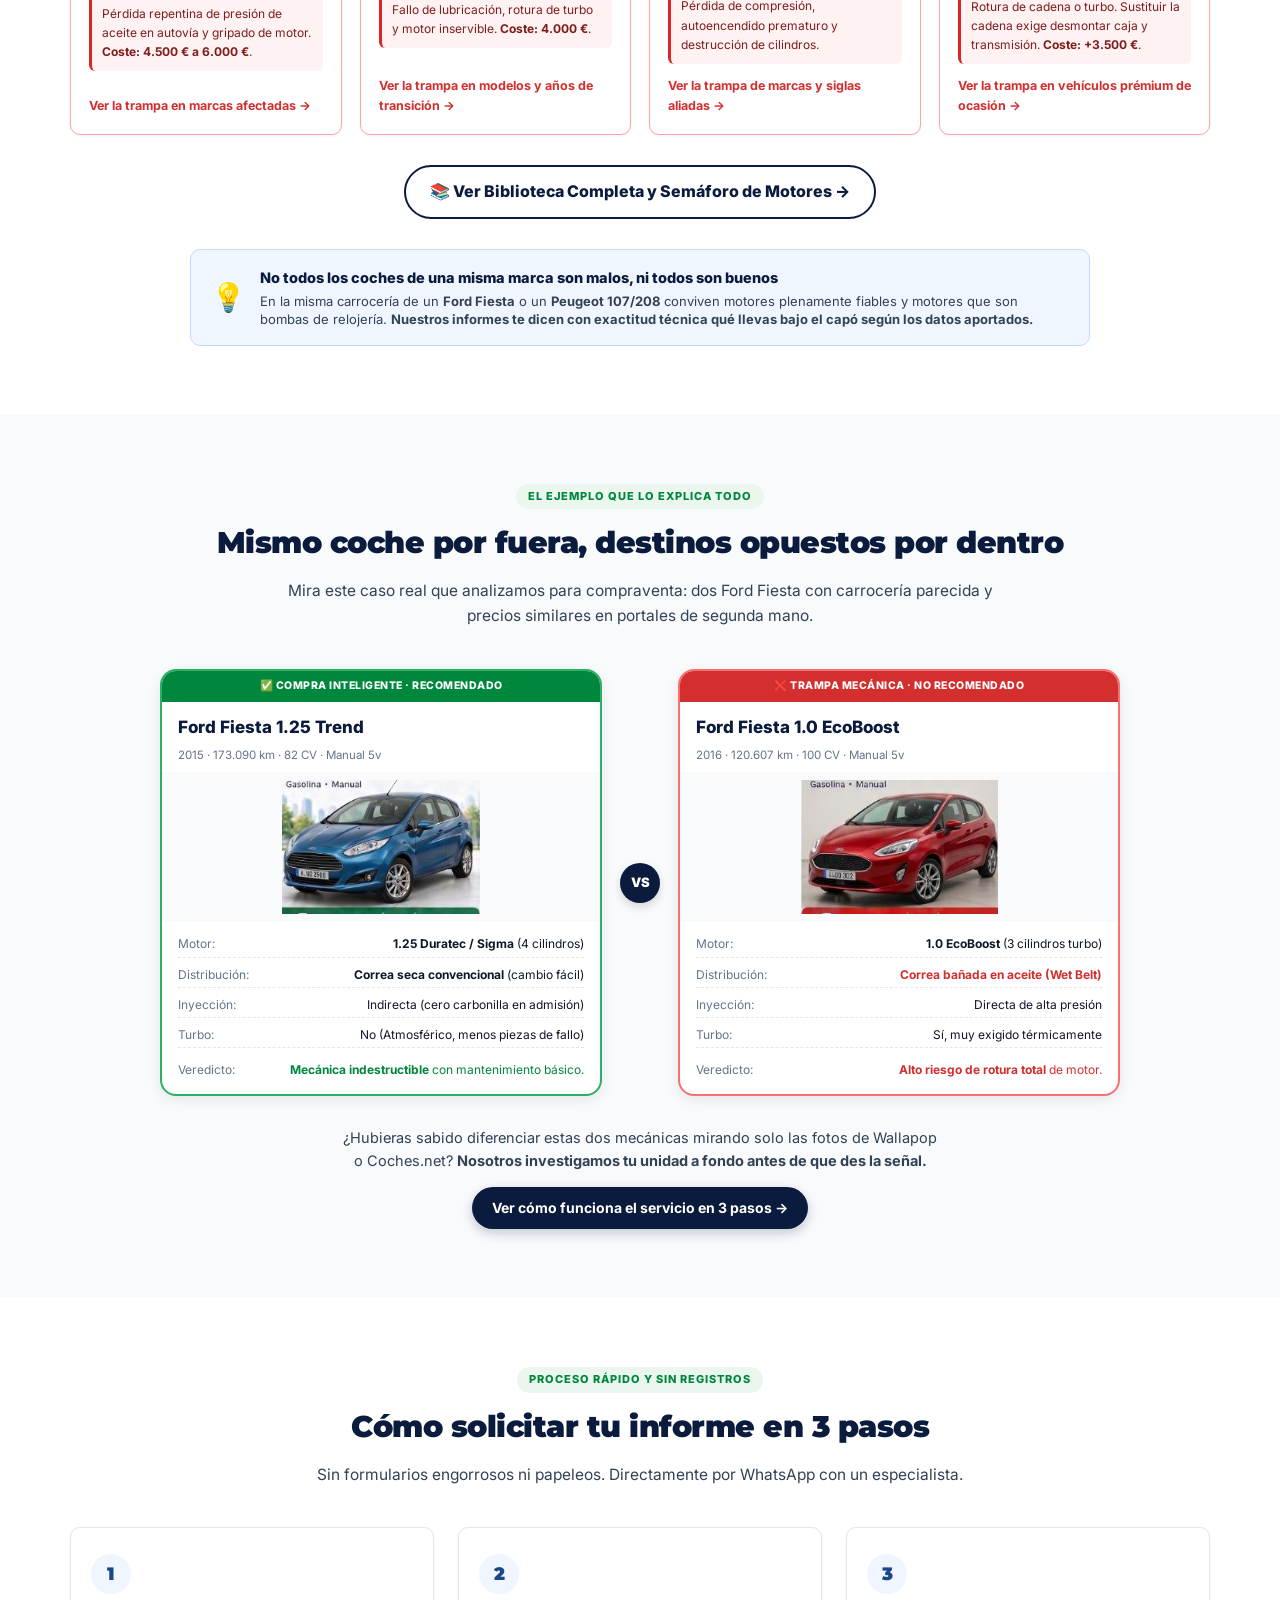
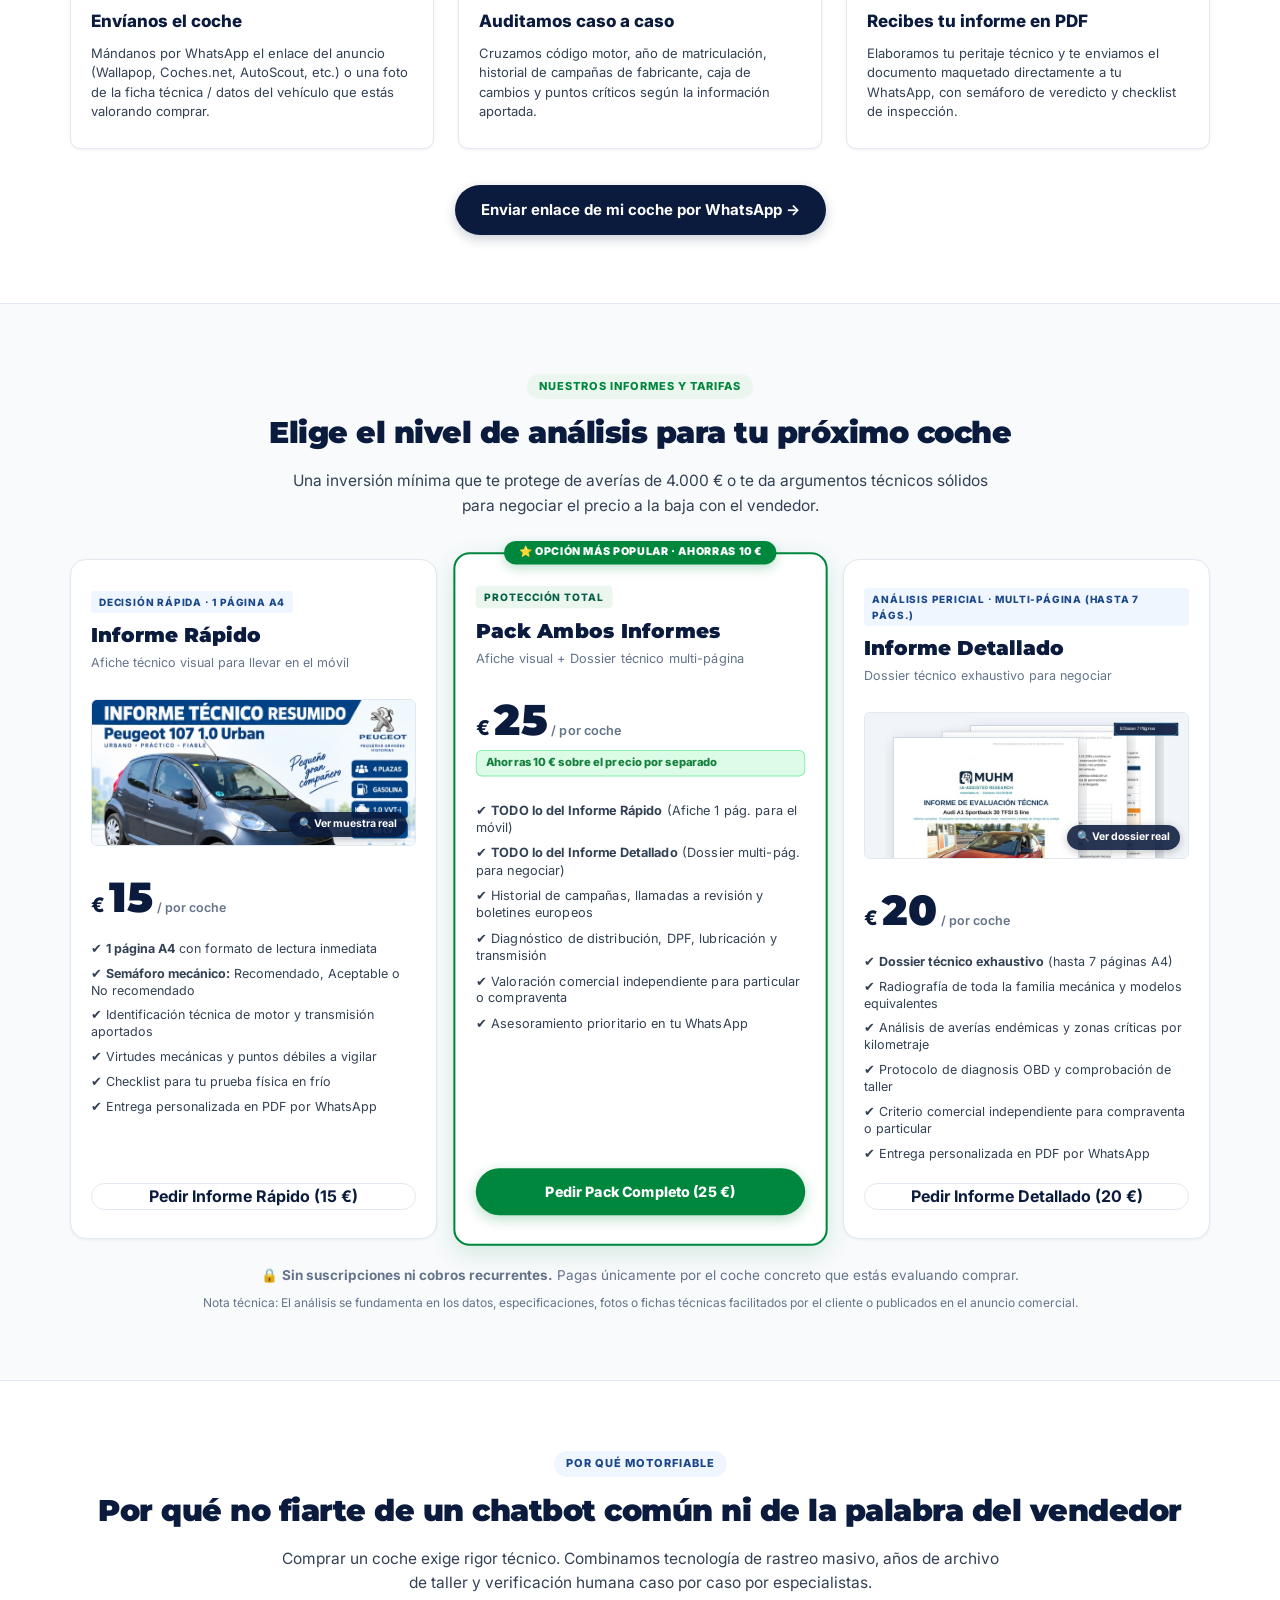
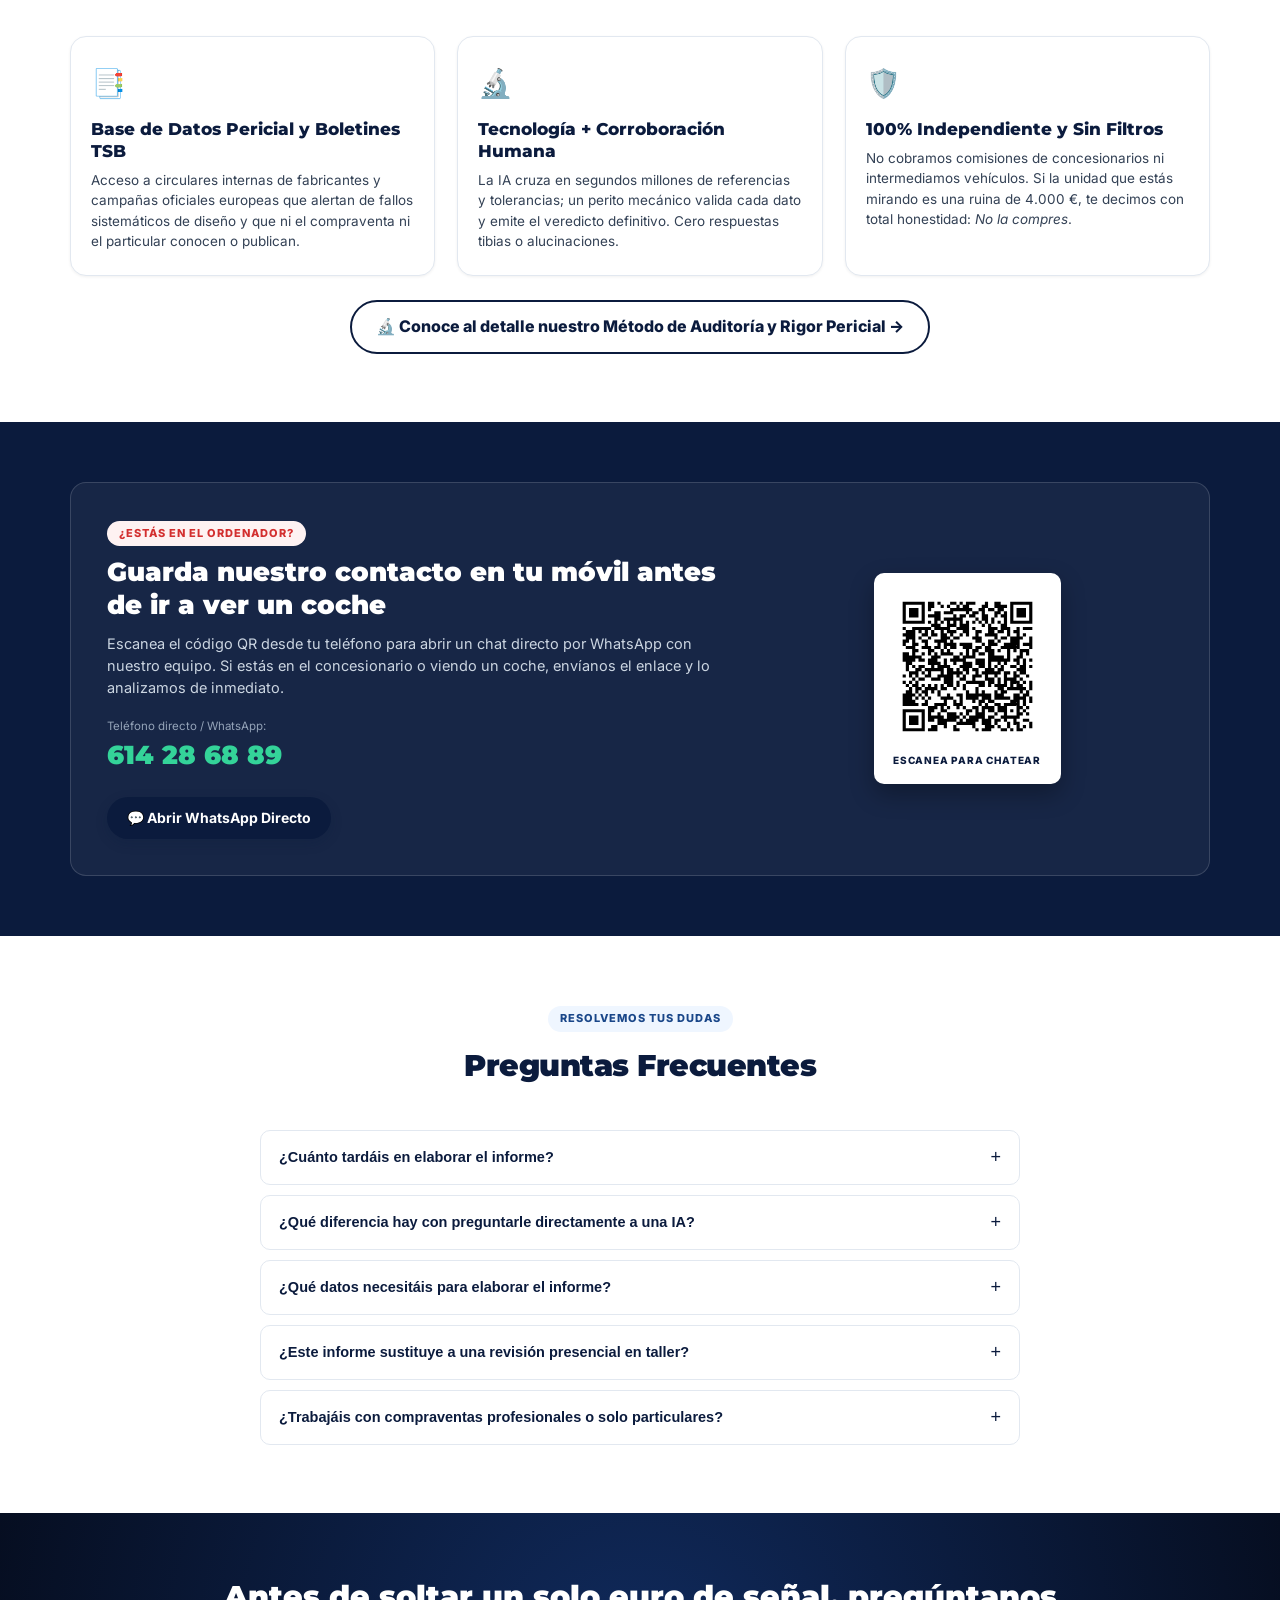
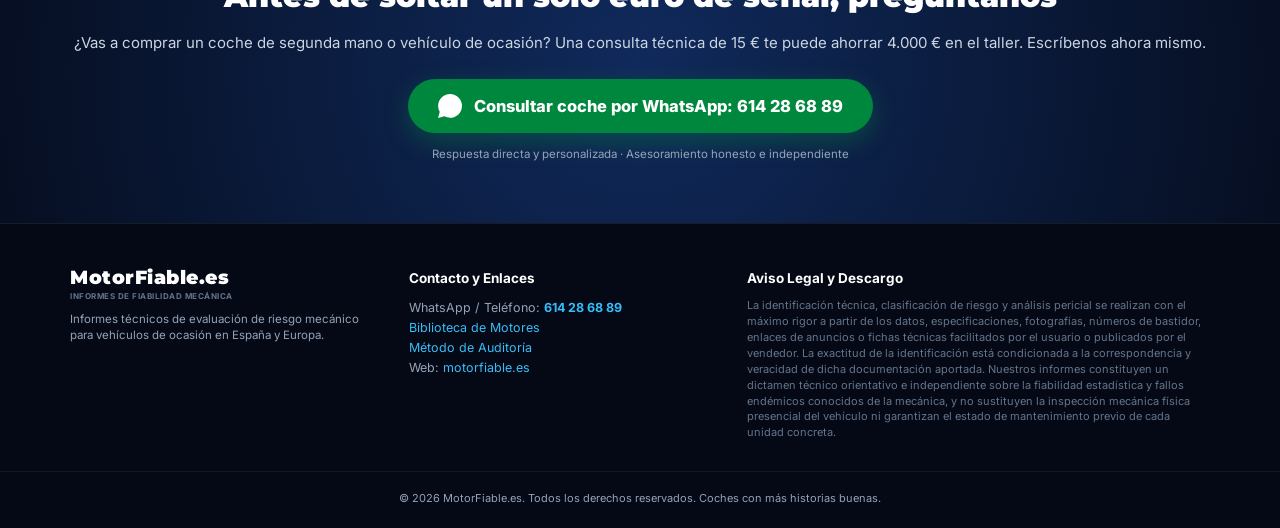
==== commit a3f0535b: "copy: replace 'roca' with 'fiable' across hero, meta descriptions and method page" ====
--- a/index.html
+++ b/index.html
@@ -4,7 +4,7 @@
   <meta charset="UTF-8">
   <meta name="viewport" content="width=device-width, initial-scale=1.0">
   <title>MotorFiable · ¿Este motor es fiable? Informes Precompra de Coches de Ocasión</title>
-  <meta name="description" content="¿Vas a comprar un coche de segunda mano en España? Descubre si su motor es una roca o una avería oculta de 4.000 € antes de dar la señal. Informes técnicos precompra independientes desde 15 €.">
+  <meta name="description" content="¿Vas a comprar un coche de segunda mano en España? Descubre si su motor es fiable o una avería oculta de 4.000 € antes de dar la señal. Informes técnicos precompra independientes desde 15 €.">
   <meta name="keywords" content="coche segunda mano, comprar coche ocasion, revision precompra coche espana, informe fiabilidad motor, puretech problemas, ecoboost averias, dsg problemas, peritaje mecanico segunda mano, senal coche segunda mano, motorfiable">
   <link rel="canonical" href="https://motorfiable.es/">
 
@@ -228,13 +228,13 @@
         
         <h1 class="hero-title">
           ¡No te la juegues!<br>
-          <span class="highlight-text">¿Este motor es una roca</span> o una avería oculta de 4.000 €?
+          <span class="highlight-text">¿Este motor es fiable</span> o una avería oculta de 4.000 €?
         </h1>
         
         <!-- Frase ganadora de impacto directo -->
         <div class="hero-winning-quote-box">
           <p class="hero-winning-quote">
-            <strong>Antes de dar una señal, mándanos el anuncio o la ficha:</strong> te decimos si ese motor es una roca o una avería oculta de 4.000 €.
+            <strong>Antes de dar una señal, mándanos el anuncio o la ficha:</strong> te decimos si ese motor es fiable o una avería oculta de 4.000 €.
           </p>
         </div>
 
@@ -398,7 +398,7 @@
         <div class="warning-box-text">
           <h4>No todos los coches de una misma marca son malos, ni todos son buenos</h4>
           <p>
-            En la misma carrocería de un <strong>Ford Fiesta</strong> o un <strong>Peugeot 107/208</strong> conviven motores que son rocas indestructibles y motores que son bombas de relojería. <strong>Nuestros informes te dicen con exactitud técnica qué llevas bajo el capó según los datos aportados.</strong>
+            En la misma carrocería de un <strong>Ford Fiesta</strong> o un <strong>Peugeot 107/208</strong> conviven motores plenamente fiables y motores que son bombas de relojería. <strong>Nuestros informes te dicen con exactitud técnica qué llevas bajo el capó según los datos aportados.</strong>
           </p>
         </div>
       </div>
